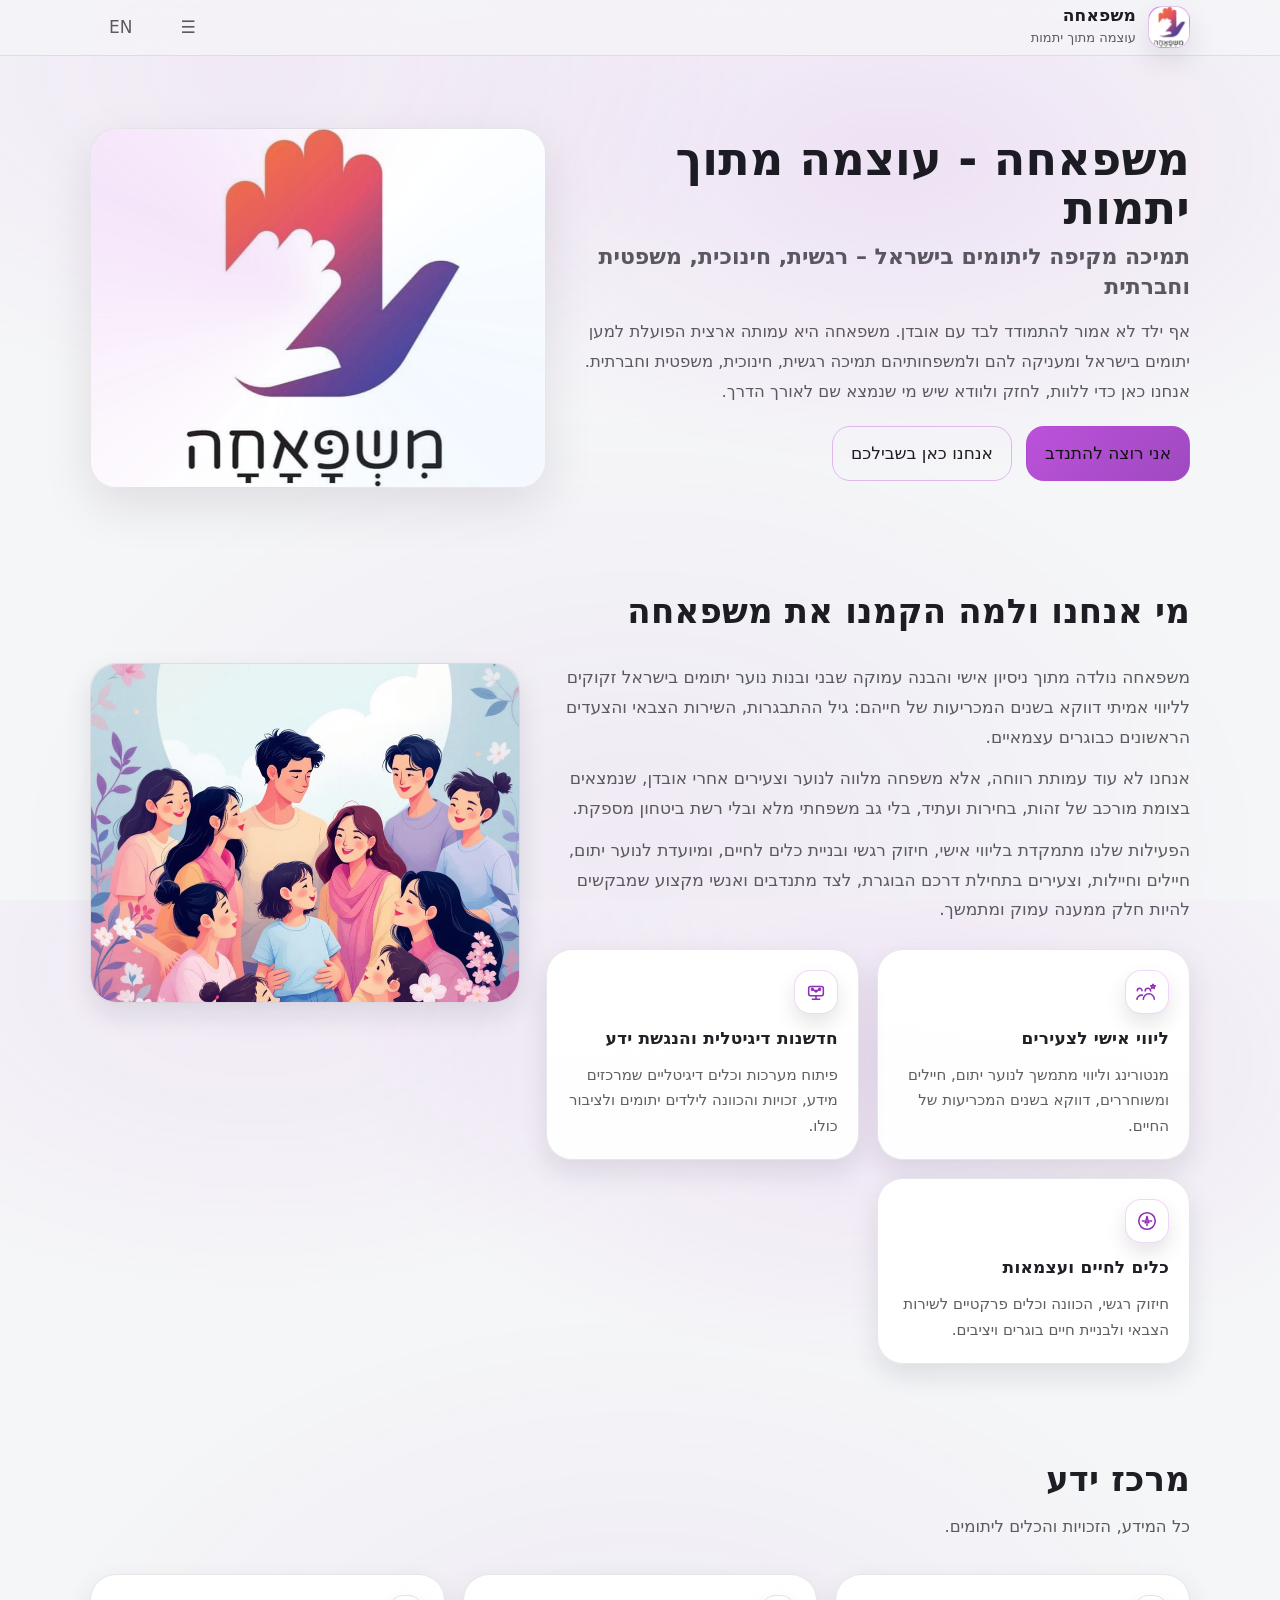
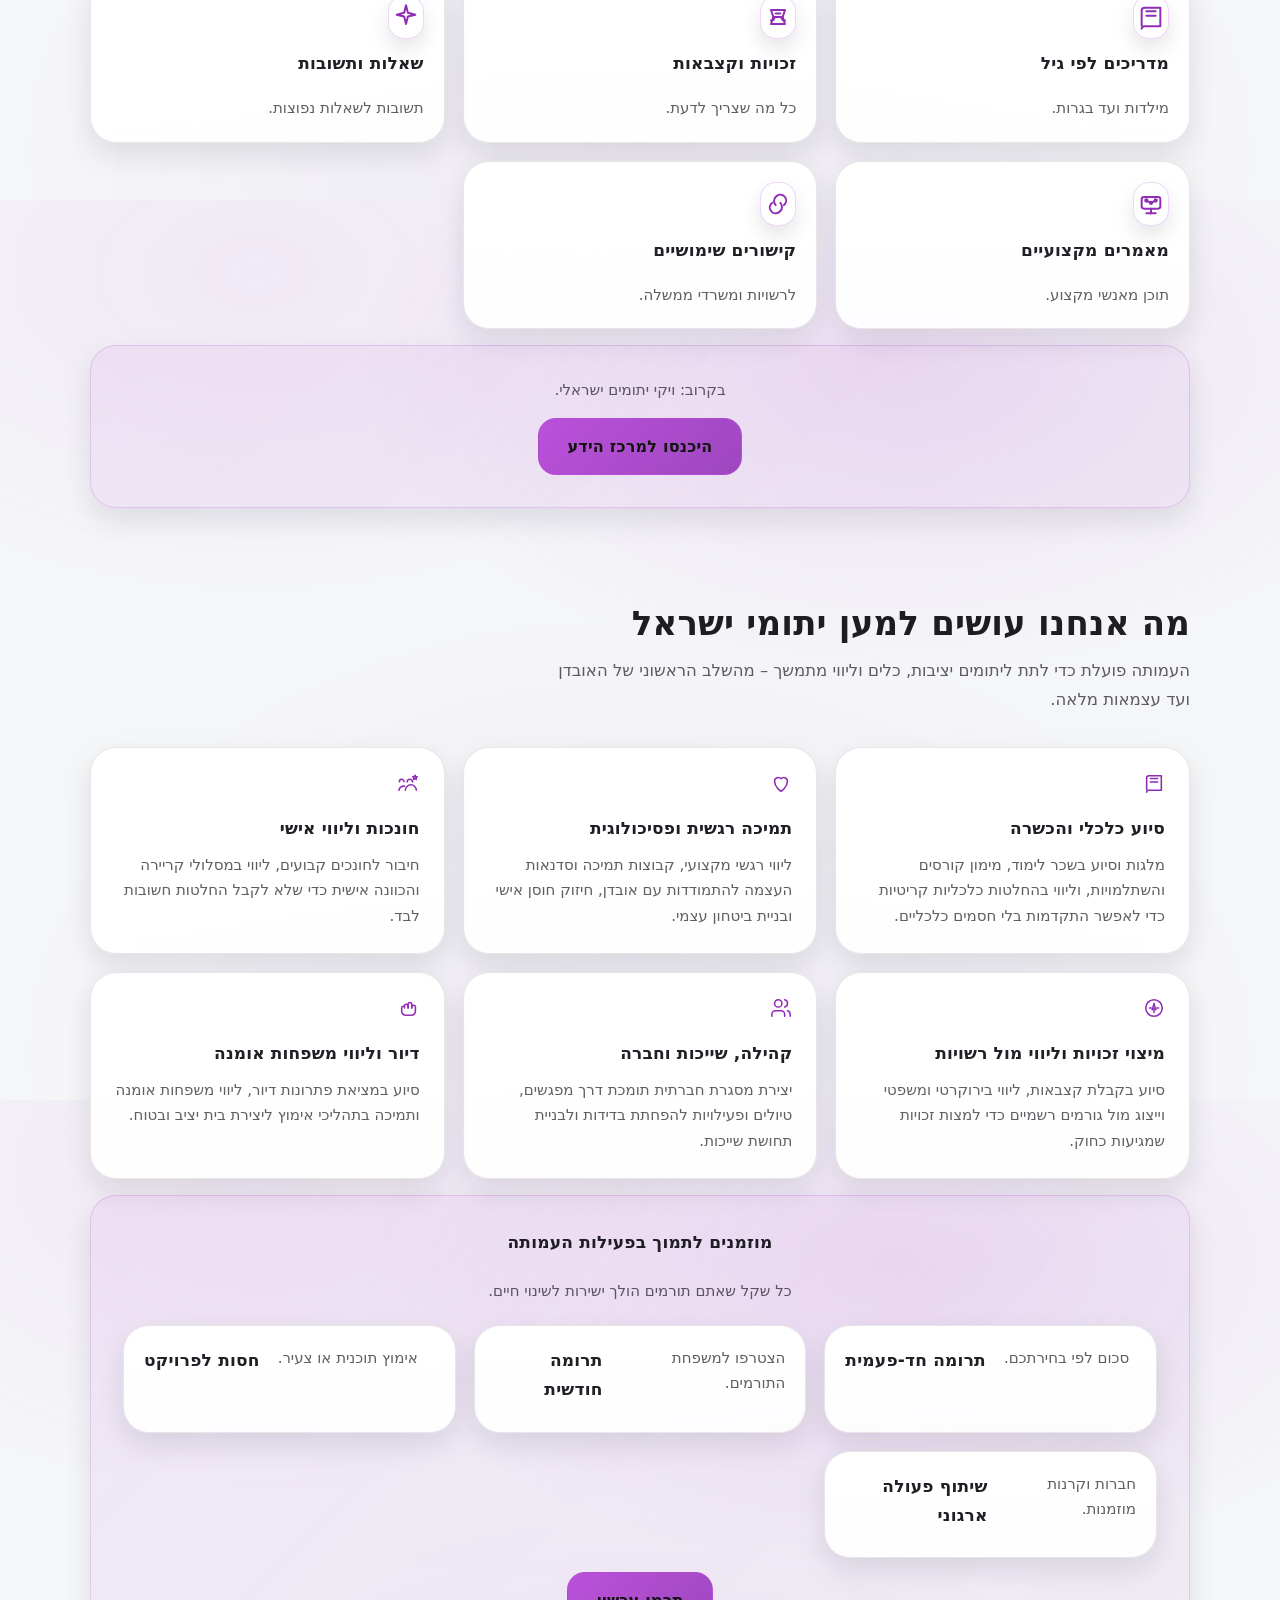
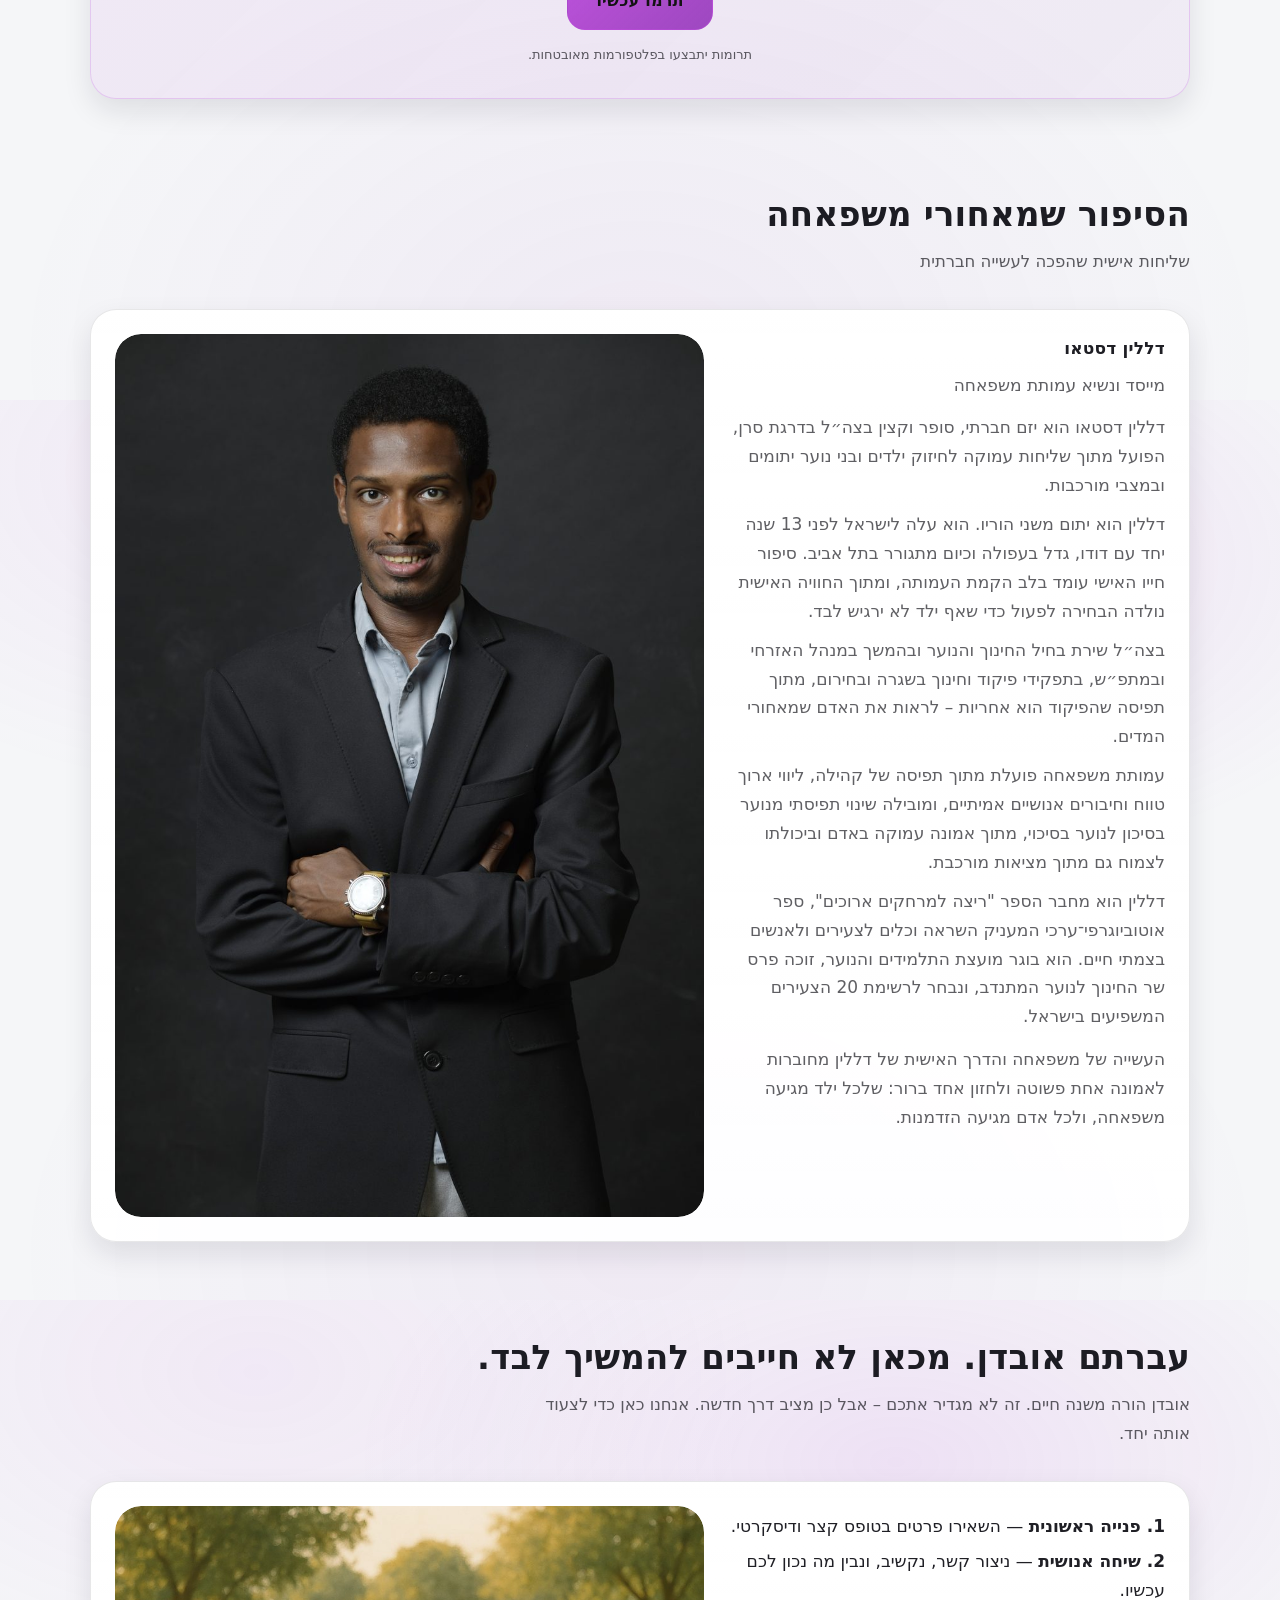
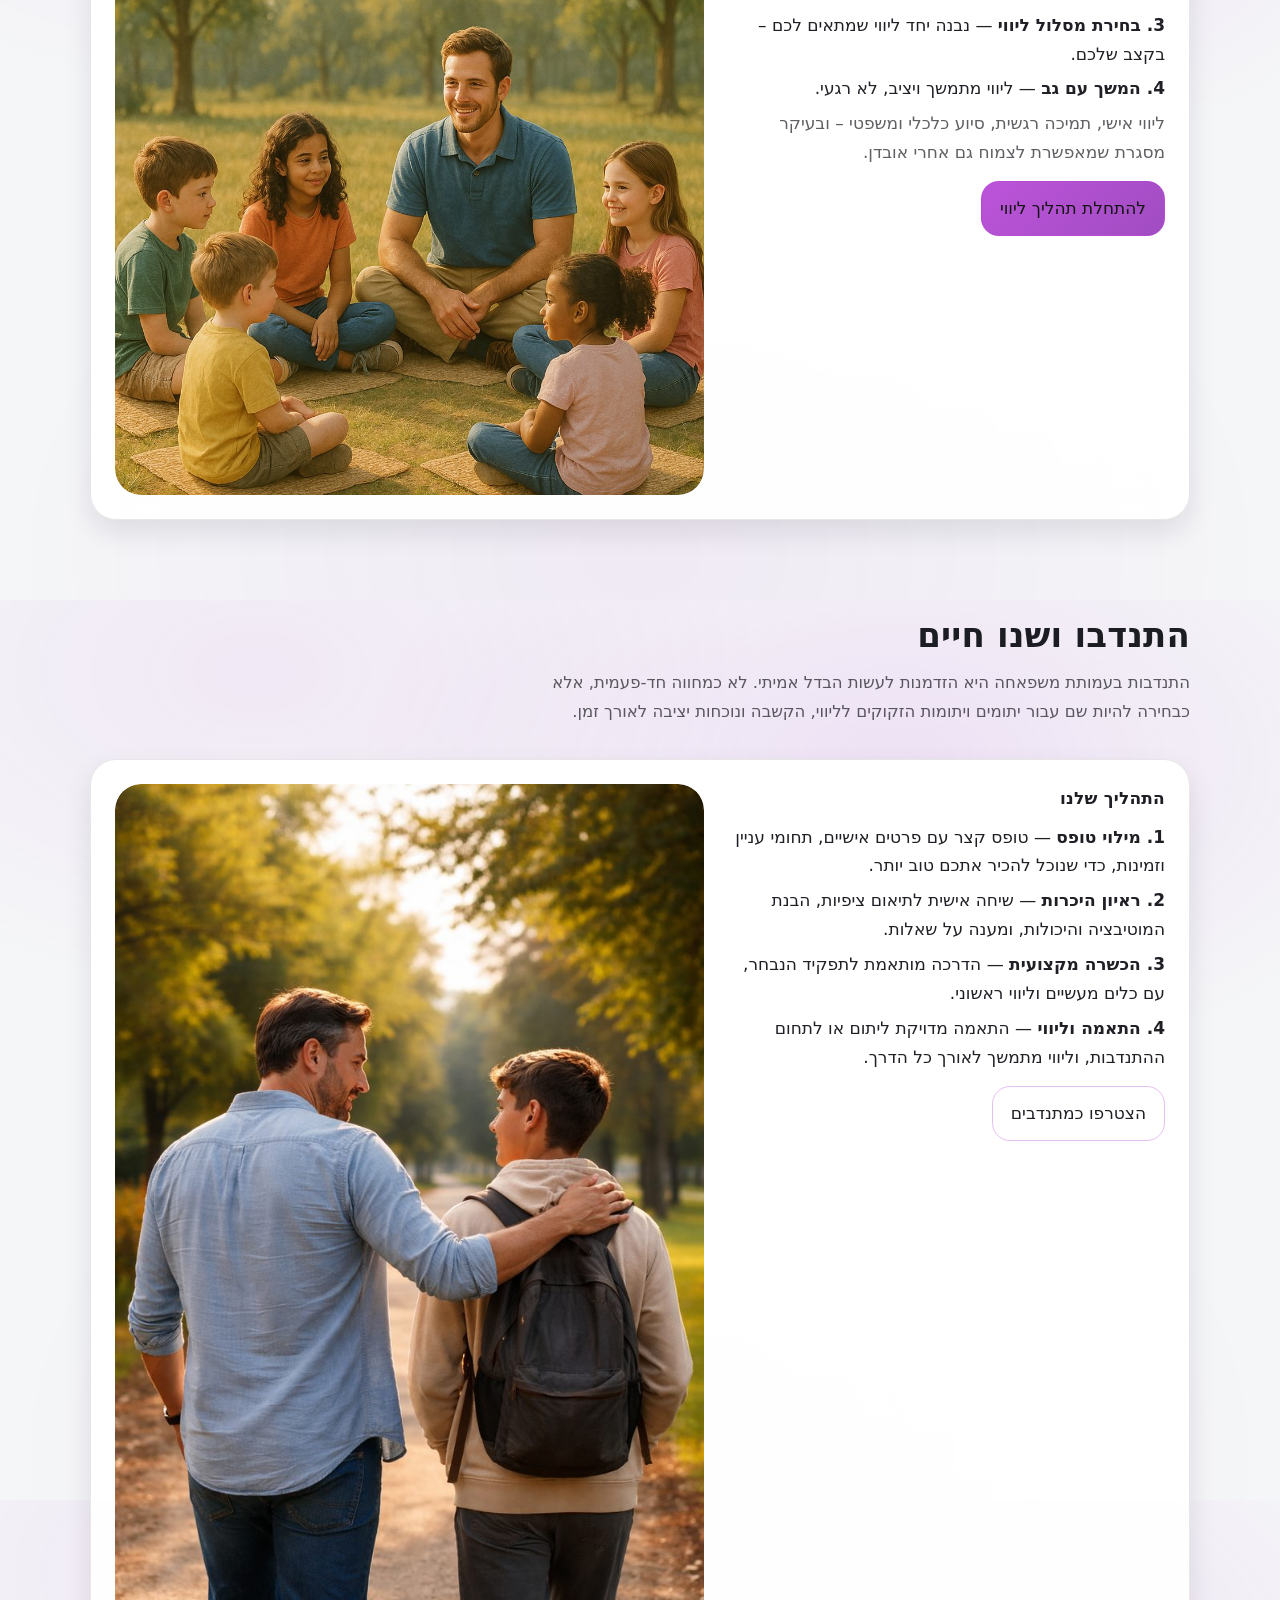
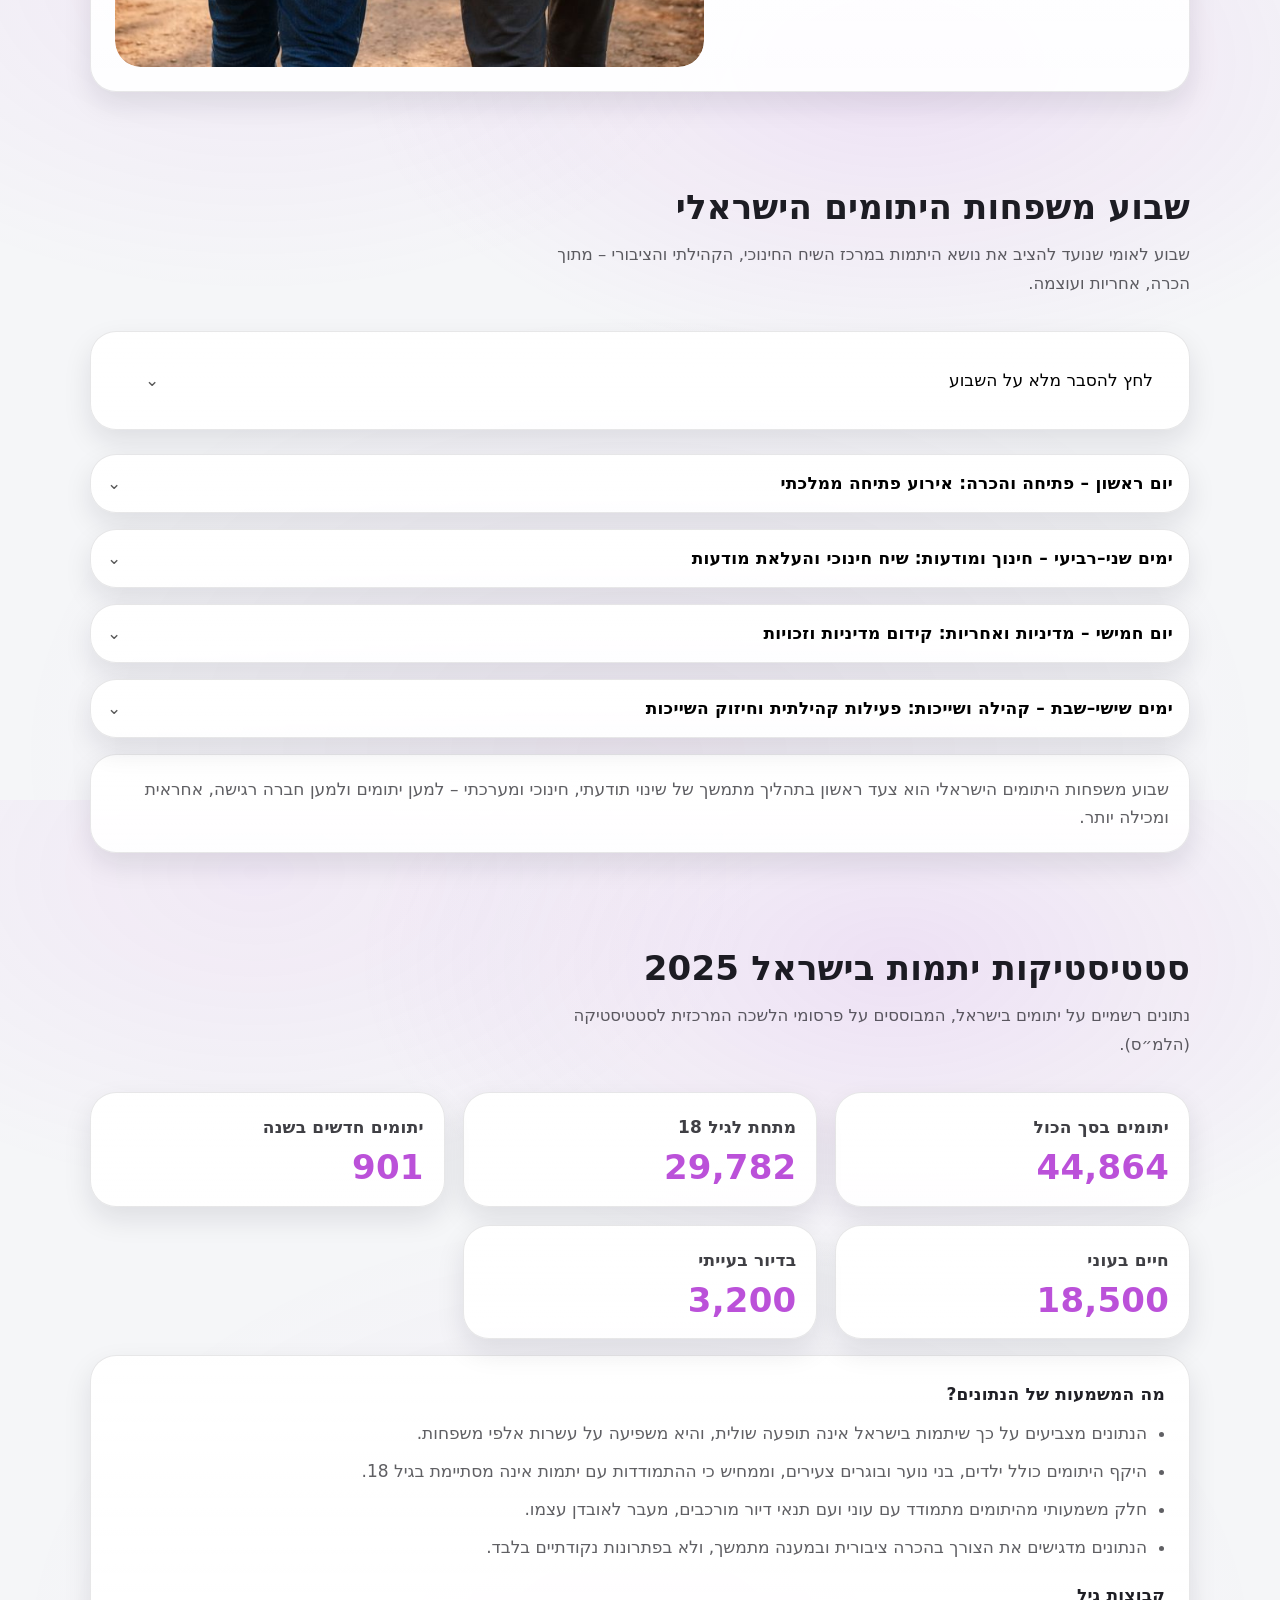
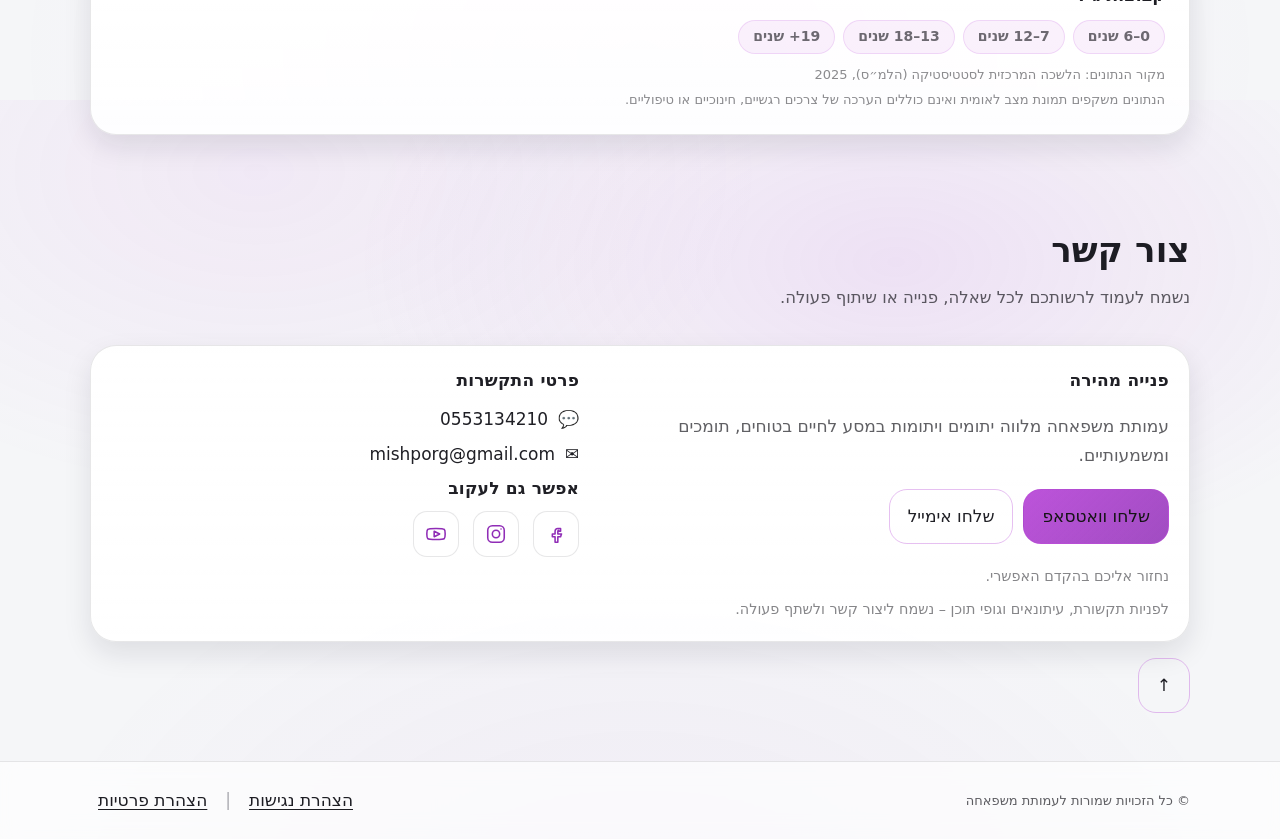
==== index.html @ f8fcef35 "1.5" ====
<!doctype html>
<html lang="he" dir="rtl">
<head>
  <meta charset="utf-8" />
  <meta name="viewport" content="width=device-width,initial-scale=1" />
  <title data-i18n="meta.title"></title>
  <link rel="stylesheet" href="css/main_style.css" />
</head>

<body>
  <!-- TOP BAR -->
  <header class="topbar" id="top">
    <div class="wrap topbar__inner">
      <div class="brand">
        <div class="brand__mark" data-img="logo" aria-hidden="true"></div>
        <div class="brand__text">
          <div class="brand__title" data-i18n="brand.title"></div>
          <div class="brand__subtitle" data-i18n="brand.subtitle"></div>
        </div>
      </div>

      <div class="topbar__actions">
        <button class="btn btn--ghost topbar__menuBtn" id="menuToggle" type="button" aria-expanded="false" aria-controls="navLinks">☰ </button>

        <nav class="nav" id="navLinks" aria-label="Main navigation"></nav>

        <button class="btn btn--ghost" id="langToggle" type="button">
          <span data-i18n="ui.langToggle"></span>
        </button>
      </div>
    </div>
  </header>

  <!-- HERO -->
  <section class="hero">
    <div class="wrap hero__inner">
      <div class="hero__text">
        <h1 class="hero__h1" data-i18n="hero.title"></h1>
        <h2 class="hero__h2" data-i18n="hero.subtitle"></h2>
        <p class="hero__p" data-i18n="hero.text"></p>

        <div class="hero__cta" id="heroCtas"></div>
      </div>

      <div class="hero__art" data-img="hero" aria-hidden="true"></div>

    </div>
  </section>

  <!-- ABOUT -->
  <section class="section" id="about">
    <div class="wrap">
      <div class="section__head">
        <h3 class="section__title" data-i18n="about.title"></h3>
      </div>

      <div class="about">
        <div>
          <div id="aboutIntro"></div>
          <div class="about__cards" id="aboutPillars"></div>
        </div>

        <div class="about__visual" data-img="about" aria-hidden="true"></div>

      </div>
    </div>
  </section>

  <!-- KNOWLEDGE -->
  <section class="section" id="knowledge">
    <div class="wrap">
      <div class="section__head">
        <h3 class="section__title" data-i18n="knowledge.title"></h3>
        <p class="section__subtitle" data-i18n="knowledge.intro"></p>
      </div>

      <div class="grid" id="knowledgeSections"></div>

      <div style="margin-top:16px" class="card knowledge__cta-card">
        <div class="muted" data-i18n="knowledge.comingSoon"></div>
        <div>
          <a class="btn btn--primary knowledge__cta-btn" id="knowledgeCta" href="https://ncbos-knowledge-hub-c826ef5e.base44.app/PublicHome" target="_blank" rel="noopener" data-i18n="knowledge.cta"></a>
        </div>
      </div>
    </div>
  </section>

  <!-- SERVICES -->
  <section class="section" id="services">
    <div class="wrap">
      <div class="section__head">
        <h3 class="section__title" data-i18n="services.title"></h3>
        <p class="section__subtitle" data-i18n="services.intro"></p>
      </div>

      <div class="grid" id="servicesItems"></div>

      <div style="margin-top:16px" class="card donate__cta-card">
        <div class="card__title" data-i18n="services.supportInvite"></div>
        <div class="muted" data-i18n="donate.intro"></div>

        <div class="grid" id="donateWays"></div>

        <div>
          <a class="btn btn--primary donate__cta-btn" id="donateNowBtn" target="_blank" rel="noopener" href="#"
             data-i18n="donate.button"></a>
        </div>

        <div class="muted" style="font-size:13px" data-i18n="donate.legalNote"></div>
      </div>
    </div>
  </section>

  <!-- STORY -->
<section class="section" id="story">
  <div class="wrap">
    <div class="section__head">
      <h3 class="section__title" data-i18n="story.title"></h3>
      <p class="section__subtitle" data-i18n="story.subtitle"></p>
    </div>

    <div class="split">
      <div class="split__text">
        <div class="card__title" data-i18n="story.person.name"></div>
        <div class="muted" style="margin-top:6px" data-i18n="story.person.role"></div>

        <div id="storyContent" class="story__content" style="margin-top:14px"></div>

        <div class="muted" style="margin-top:14px" data-i18n="story.closing"></div>
      </div>

      <div class="split__art" data-img="story" aria-hidden="true"></div>
    </div>
  </div>
</section>

  <!-- HELP -->
  <section class="section" id="help">
    <div class="wrap">
      <div class="section__head">
        <h3 class="section__title" data-i18n="help.title"></h3>
        <p class="section__subtitle" data-i18n="help.intro"></p>
      </div>

<div class="split">
  <div class="split__text">
    <div class="help__steps" id="helpSteps"></div>
    <div class="muted" data-i18n="help.benefitsText"></div>

    <div style="margin-top:14px">
      <a class="btn btn--primary" id="helpFormBtn" target="_blank" rel="noopener" href="#"
         data-i18n="help.button"></a>
    </div>
  </div>

  <div class="split__art" data-img="help" aria-hidden="true"></div>
</div>
  </section>

  <!-- VOLUNTEER -->
  <section class="section" id="volunteer">
    <div class="wrap">
      <div class="section__head">
        <h3 class="section__title" data-i18n="volunteer.title"></h3>
        <p class="section__subtitle" data-i18n="volunteer.intro"></p>
      </div>

<div class="split" style="margin-top:16px">
  <div class="split__text">
    <div class="card__title" data-i18n="volunteer.processTitle"></div>

    <div id="volunteerProcess" style="margin-top:10px"></div>

    <div class="volunteer__cta" style="margin-top:14px">
      <a class="btn btn--outline" id="volunteerBtn" target="_blank" rel="noopener" href="#"
         data-i18n="volunteer.button"></a>
    </div>
  </div>

  <div class="split__art" data-img="volunteer" aria-hidden="true"></div>
</div>


    </div>
  </section>

  <!-- ORPHAN WEEK -->
<section class="section" id="orphanWeek">
  <div class="wrap">
    <div class="section__head">
      <h3 class="section__title" data-i18n="orphanWeek.title"></h3>
      <p class="section__subtitle" data-i18n="orphanWeek.intro"></p>
    </div>

    <!-- About (one expandable card explaining what this week is) -->
    <div class="card" id="orphanWeekAbout">
      <div class="card__title" data-i18n="orphanWeek.aboutTitle"></div>

      <button class="acc__btn" type="button" aria-expanded="false" data-target="orphanWeekAboutPanel">
        <span data-i18n="orphanWeek.aboutToggle"></span>
        <span class="acc__chev" aria-hidden="true">⌄</span>
      </button>

      <div class="acc__panel" id="orphanWeekAboutPanel" hidden>
        <p class="muted" data-i18n="orphanWeek.aboutText"></p>
      </div>
    </div>

    <!-- Days list (rendered via JS) -->
    <div class="acc" id="orphanWeekDays"></div>

    <!-- Note -->
    <div id="orphanWeekNote" style="margin-top:16px" class="card">
      <div class="muted" data-i18n="orphanWeek.note"></div>
    </div>
  </div>
</section>






  <!-- STATISTICS -->
<section class="section" id="statistics">
  <div class="wrap">
    <div class="section__head">
      <h3 class="section__title" data-i18n="statistics.title"></h3>
      <p class="section__subtitle" data-i18n="statistics.intro"></p>
    </div>

    <!-- Metrics cards (rendered via JS) -->
    <div class="grid" id="statisticsMetrics"></div>

    <!-- Context card -->
    <div style="margin-top:16px" class="card" id="statisticsContext">
      <div class="card__title" data-i18n="statistics.meaningTitle"></div>
      <ul class="list" id="statisticsMeaning"></ul>

      <div style="margin-top:14px" class="card__title" data-i18n="statistics.ageGroupsTitle"></div>
      <ul class="list" id="statisticsAgeGroups"></ul>

      <div class="muted" style="margin-top:12px" data-i18n="statistics.source"></div>
      <div class="muted" style="margin-top:6px" data-i18n="statistics.note"></div>
    </div>
  </div>
</section>

  <!-- RIGHTS -->
  <!-- <section class="section" id="rights">
    <div class="wrap">
      <div class="section__head">
        <h3 class="section__title" data-i18n="rights.title"></h3>
        <p class="section__subtitle" data-i18n="rights.intro"></p>
      </div>

      <div class="grid" id="rightsItems"></div>

      <div style="margin-top:16px" class="card">
        <div class="muted" data-i18n="rights.note"></div>
      </div>
    </div>
  </section> -->


  <!-- DOCUMENTS -->
  <!-- <section class="section" id="documents">
    <div class="wrap">
      <div class="section__head">
        <h3 class="section__title" data-i18n="documents.title"></h3>
        <p class="section__subtitle" data-i18n="documents.intro"></p>
      </div>

      <div class="grid" id="documentsItems"></div>
    </div>
  </section> -->

  <!-- CONTACT -->
<section class="section" id="contact">
  <div class="wrap">
    <div class="section__head">
      <h3 class="section__title" data-i18n="contact.title"></h3>
      <p class="section__subtitle" data-i18n="contact.intro"></p>
    </div>

    <div class="contact">
      <div class="card contactCard" id="contactMainCard">
        <div class="contactCard__primary">
          <div class="card__title" data-i18n="contact.quickTitle"></div>
          <p class="muted" data-i18n="contact.footerLine"></p>

<div class="contactCard__cta contactCtas">
  <a class="btn btn--primary" id="contactWhatsAppBtn" target="_blank" rel="noopener" href="#"
     data-i18n="contact.ctaWhatsApp"></a>

  <a class="btn btn--outline" id="contactEmailBtn" href="#"
     data-i18n="contact.ctaEmail"></a>
</div>

          <div class="muted contactCard__meta" data-i18n="contact.responseNote"></div>
          <div class="muted contactCard__meta" data-i18n="contact.pressNote"></div>
        </div>

        <div class="contactCard__details">
          <div class="card__title" data-i18n="contact.methodsTitle"></div>
          <ul class="contact__methods" id="contactMethods"></ul>

          <div class="contactSocial">
            <div class="card__title" data-i18n="contact.socialTitle"></div>
            <div class="contact__chips" id="contactSocial"></div>
          </div>
        </div>
      </div>

      <!-- Back to top (below contact content) -->
      <div class="contact__bottom">
        <button class="btn btn--outline" id="backToTopBtn" type="button"
                aria-label="Back to top" title="Back to top">↑</button>
      </div>
    </div>
  </div>
</section>

<footer class="site-footer">
  <div class="wrap site-footer__inner">
    <div class="site-footer__rights" data-i18n="footer.rights"></div>

    <div class="site-footer__links">
      <button class="footer-link" type="button" data-legal="accessibility" data-i18n="footer.accessibility"></button>
      <span class="site-footer__sep" aria-hidden="true">|</span>
      <button class="footer-link" type="button" data-legal="privacy" data-i18n="footer.privacy"></button>
    </div>
  </div>
</footer>

<!-- Legal modal -->
<div class="modal" id="legalModal" hidden>
  <div class="modal__backdrop" data-close="true"></div>

  <div class="modal__dialog" role="dialog" aria-modal="true" aria-labelledby="legalTitle">
    <div class="modal__head">
      <h2 class="modal__title" id="legalTitle"></h2>
      <button class="modal__close" type="button" aria-label="סגור" data-close="true">✕</button>
    </div>

    <div class="modal__body" id="legalBody"></div>
  </div>
</div>



  <script src="js/main.js" defer></script>
</body>
</html>
---- css/main_style.css ----
/* =========================================================
   Mishpacha NGO – Modern Static Site Styles (RTL/LTR)
   File: css/main_style.css
   ========================================================= */

/* ---------- CSS Reset (lightweight) ---------- */
*, *::before, *::after { box-sizing: border-box; }
html, body { height: 100%; }
body { margin: 0; }
img, svg, video { max-width: 100%; height: auto; }
a { color: inherit; text-decoration: none; }
button { font: inherit; }
:focus-visible { outline: 3px solid rgba(184,72,216,.45); outline-offset: 3px; border-radius: 10px; }

/* ---------- Theme Tokens ---------- */
:root{
  --bg: #f5f6f8;
  --bg-2: #ffffff;
  --card: rgba(255,255,255,1);
  --card-2: rgba(255,255,255,.92);
  --stroke: rgba(20,20,35,.10);

  --text: rgba(10,10,16,.92);
  --muted: rgba(10,10,16,.66);
  --faint: rgba(10,10,16,.52);

  /* PDF accent */
  --accent: #b848d8;
  --accent-2: #8f2bb6;

  --shadow: 0 18px 50px rgba(25, 10, 40, .10);
  --shadow-soft: 0 12px 28px rgba(20, 20, 35, .10);

  --r-1: 14px;
  --r-2: 18px;
  --r-3: 26px;

  --wrap: 1100px;

  --space-1: 8px;
  --space-2: 12px;
  --space-3: 16px;
  --space-4: 24px;
  --space-5: 32px;
  --space-6: 48px;
  --space-7: 72px;

  --t-base: 16px;
  --t-sm: 14px;
  --t-lg: 18px;
  --t-xl: 22px;
  --t-2xl: 34px;
  --t-3xl: 44px;

  --line: 1.6;

  --font: system-ui, -apple-system, "Segoe UI", Roboto, Arial, "Noto Sans", "Helvetica Neue", sans-serif;
}

html{
  scroll-behavior: smooth;
  background:
    radial-gradient(900px 520px at 70% 18%, rgba(184,72,216,.12), transparent 60%),
    radial-gradient(820px 520px at 20% 8%, rgba(184,72,216,.08), transparent 62%),
    radial-gradient(900px 640px at 50% 95%, rgba(143,43,182,.06), transparent 70%),
    var(--bg);
  color: var(--text);
  font-family: var(--font);
  font-size: var(--t-base);
  line-height: var(--line);
}


body{
  min-height: 100%;
  padding-top: clamp(58px, 9vw, 72px); /* תכוון אם צריך */
  overflow-x: hidden;
}

/* ---------- Layout Helpers ---------- */
.wrap{
  width: min(var(--wrap), calc(100% - 2*var(--space-4)));
  margin-inline: auto;
}

.section{
  padding: var(--space-7) 0;
  position: relative;
}

.section::before{
  content:"";
  position:absolute;
  inset: 0;
  background: linear-gradient(180deg, transparent, rgba(255,255,255,.02), transparent);
  pointer-events:none;
  opacity:.7;
}

.section__head{
  display:flex;
  flex-direction: column;
  gap: 8px;
  margin-bottom: var(--space-5);
}

.section__title{
  margin: 0;
  font-size: clamp(24px, 2.4vw, 34px);
  letter-spacing: .2px;
}

.section__subtitle{
  margin: 0;
  color: var(--muted);
  max-width: 72ch;
  font-size: 16px;
}

/* ---------- Topbar ---------- */
.topbar{
  position: fixed;
  top: 0;
  left: 0;
  right: 0;
  z-index: 999;
  backdrop-filter: blur(10px);
  background: rgba(245,246,248,.70);
  border-bottom: 1px solid var(--stroke);
}

/* nav dropdown only (single source of truth) */
.topbar__inner{
  position: relative;
  display: flex;
  align-items: center;
  justify-content: space-between;
  gap: 10px;
  flex-wrap: nowrap;
}

/* Actions wrapper becomes anchor for dropdown */
.topbar__actions{
  position: relative;
}

.topbar .nav{
  position: absolute;
  top: calc(100% + 10px);

  /* RTL: align to start (left side = near ☰ button) */
  inset-inline-start: 0;
  inset-inline-end: auto;

  display: none;
  flex-direction: column;
  gap: 4px;

  min-width: 240px;
  padding: 8px;
  border-radius: 18px;
  border: 1px solid var(--stroke);
  background: rgba(250,250,252,.98);
  backdrop-filter: blur(16px);
  box-shadow: 0 20px 48px rgba(20,10,35,.13);
  z-index: 60;
}

/* LTR: flip to right side */
html[dir="ltr"] .topbar .nav{
  inset-inline-start: auto;
  inset-inline-end: 0;
}

.topbar.is-menu-open .nav{ display: flex; }

.topbar .nav a{
  display: block;
  width: 100%;
  color: var(--text);
  font-size: 15px;
  font-weight: 500;
  padding: 10px 14px;
  border-radius: 12px;
  border: 1px solid transparent;
  transition: background .12s ease, color .12s ease;
}

.topbar .nav a:hover{
  background: rgba(184,72,216,.08);
  color: var(--accent-2);
  border-color: rgba(184,72,216,.14);
}

.brand{
  display:flex;
  align-items:center;
  gap: 12px;
  min-width: 240px;
}

.brand__text{
  min-width: 0;
}

.brand__title,
.brand__subtitle{
  overflow: hidden;
  text-overflow: ellipsis;
  white-space: nowrap;
}

.brand__mark{
  width: 42px;
  height: 42px;
  border-radius: 14px;
  background:
    radial-gradient(20px 20px at 30% 30%, rgba(184,72,216,.9), rgba(184,72,216,.18) 70%, transparent 72%),
    linear-gradient(135deg, rgba(184,72,216,.22), rgba(255,255,255,.06)),
    rgba(255,255,255,.06);
  border: 1px solid rgba(184,72,216,.25);
  box-shadow: var(--shadow-soft);
}

.brand__title{
  font-weight: 800;
  letter-spacing: .2px;
  line-height: 1.1;
}

.brand__subtitle{
  color: var(--muted);
  font-size: 13px;
  margin-top: 2px;
}

.nav{
  display:flex;
  flex-wrap: wrap;
  gap: 10px;
  align-items:center;
  justify-content: center;
}

.nav a{
  color: var(--muted);
  font-size: 14px;
  padding: 8px 10px;
  border-radius: 12px;
  border: 1px solid transparent;
  transition: transform .15s ease, background .15s ease, color .15s ease, border-color .15s ease;
}

.nav a:hover{
  color: var(--text);
  background: rgba(184,72,216,.06);
  border-color: rgba(255,255,255,.10);
  transform: translateY(-1px);
}

.topbar__actions{
  display:flex;
  align-items:center;
  gap: 10px;
  flex-shrink: 0;
}

/* ---------- Hero ---------- */
.hero{
  padding: var(--space-7) 0 var(--space-6);
  position: relative;
}

.hero__inner{
  display:grid;
  grid-template-columns: 1.2fr .8fr;
  gap: var(--space-6);
  align-items: center;
}

.hero__h1{
  margin: 0 0 8px;
  font-size: clamp(30px, 3.2vw, 46px);
  letter-spacing: .2px;
}

.hero__h2{
  margin: 0 0 16px;
  font-size: clamp(18px, 1.8vw, 22px);
  color: var(--muted);
  font-weight: 600;
}

.hero__p{
  margin: 0 0 20px;
  max-width: 70ch;
  color: var(--muted);
  font-size: 16px;
}

.hero__cta{
  display:flex;
  flex-wrap: wrap;
  gap: 12px;
  margin-top: 10px;
}

.hero__art{
  height: 360px;
  border-radius: var(--r-3);
  border: 1px solid rgba(20,20,35,.10);
  background:
    radial-gradient(300px 220px at 30% 25%, rgba(184,72,216,.20), transparent 60%),
    radial-gradient(240px 200px at 70% 35%, rgba(90,170,255,.16), transparent 55%),
    radial-gradient(300px 260px at 40% 80%, rgba(143,43,182,.12), transparent 60%),
    linear-gradient(135deg, rgba(255,255,255,1), rgba(255,255,255,.92));
  box-shadow: var(--shadow);
  position: relative;
  overflow: hidden;
}

.hero__art::after{
  content:"";
  position:absolute;
  inset:-80px;
  background:
    conic-gradient(from 210deg, rgba(184,72,216,.0), rgba(184,72,216,.22), rgba(255,255,255,.05), rgba(90,170,255,.12), rgba(184,72,216,.0));
  filter: blur(18px);
  opacity: .65;
  animation: floaty 14s ease-in-out infinite;
}

@keyframes floaty{
  0%,100% { transform: translate3d(0,0,0) rotate(0deg); }
  50% { transform: translate3d(18px,-10px,0) rotate(10deg); }
}

/* ---------- About ---------- */
.about{
  display:grid;
  grid-template-columns: 1.2fr .8fr;
  gap: var(--space-6);
  align-items: start;
}

.about__visual{
  height: 420px;
  border-radius: var(--r-3);
  border: 1px solid rgba(20,20,35,.10);
  background:
    radial-gradient(240px 240px at 25% 30%, rgba(184,72,216,.15), transparent 60%),
    radial-gradient(260px 220px at 70% 45%, rgba(255,255,255,.08), transparent 60%),
    linear-gradient(135deg, rgba(255,255,255,.04), rgba(255,255,255,.02));
  box-shadow: var(--shadow-soft);
}

.about__cards{
  display: grid;
  gap: var(--space-3);
  grid-template-columns: repeat(auto-fit, minmax(220px, 1fr));
  margin-top: var(--space-4);
}
/* =========================
   ABOUT – text & pillars fix
   ========================= */

/* About intro text (rendered via JS into #aboutIntro) */
#aboutIntro .muted{
  max-width: 62ch;
  line-height: 1.75;
  margin: 0 0 12px;
}

#aboutIntro .muted:last-child{
  margin-bottom: 0;
}

/* About pillars cards – prevent flex side layout */
#aboutPillars .card{
  flex-direction: column;
  align-items: flex-start;
  gap: 10px;
}

#aboutPillars .card__title{
  margin-bottom: 0;
}

#aboutPillars .card__text{
  margin-top: 0;
}

/* RTL / LTR alignment safety */
html[dir="rtl"] #aboutPillars .card{
  text-align: right;
}

html[dir="ltr"] #aboutPillars .card{
  text-align: left;
}

/* ---------- Grid & Cards ---------- */
.grid{
  display:grid;
  grid-template-columns: repeat(3, minmax(0, 1fr));
  gap: var(--space-3);
}

/* ---------- Card ---------- */
.card{
  background: linear-gradient(180deg, rgba(255,255,255,1), rgba(255,255,255,.92));
  border: 1px solid rgba(20,20,35,.10);
  border-radius: var(--r-3);
  box-shadow: var(--shadow-soft);
  padding: var(--space-4);

  display: flex;
  gap: var(--space-4);
  align-items: flex-start;
  flex-wrap: nowrap;
}

/* Direction by language */
/* Direction + alignment by language */
html[dir="rtl"] .card{
  flex-direction: row-reverse;
  text-align: right;
}

html[dir="ltr"] .card{
  flex-direction: row;
  text-align: left;
}

/* ---------- Card content ---------- */
.card__title{
  font-weight: 800;
  letter-spacing: .2px;
  margin-bottom: 8px;
}

.card__text{
  color: var(--muted);
  font-size: 15px;
  overflow-wrap: break-word;
}

/* =========================
   VOLUNTEER – FINAL, SIMPLE
   ========================= */


/* ---------- Split (like Hero layout) ---------- */
.split{
  /* Fix invalid rgba alpha values (must be 0..1). */
  background: linear-gradient(180deg, rgba(255,255,255,1), rgba(255,255,255,.92));
  border: 1px solid rgba(20,20,35,.10);
  border-radius: var(--r-3);
  box-shadow: var(--shadow-soft);
  padding: var(--space-4);

  display: grid;
  grid-template-columns: 1.15fr 0.85fr;
  gap: var(--space-6);
  align-items: stretch;
}

/* ===============================
   STORY / SPLIT – image fills full text height
   =============================== */

.split__text{
  min-width: 0;
}

/* התמונה ממלאת את כל גובה הטקסט */
.split__art{
  width: 100%;
  height: 100%;
  min-height: 320px;          /* כדי שלא יהיה נמוך מדי כשיש מעט טקסט */
  border-radius: var(--r-3);
  background-size: cover;     /* “מלא” */
  background-position: center;
  background-repeat: no-repeat;
  overflow: hidden;
}

/* אם יש לך כלל אחר שמגדיר ל-split__art display:block קטן, זה מנצח אותו */
#story .split__art{
  align-self: stretch;
}

/* מובייל: לשבור לעמודה אחת, ואז לתת לתמונה גובה יפה */
@media (max-width: 900px){
  .split{
    grid-template-columns: 1fr;
  }
  .split__art{
    min-height: 240px;
  }
}

/* swap sides by language */
html[dir="rtl"] .split{
  grid-template-columns: 0.85fr 1.15fr;
  text-align: right;
}

html[dir="ltr"] .split{
  text-align: left;
}

/* ---------- Card media (image frame) ---------- */
.card__media{
  flex: 0 0 140px;          /* 🔒 נעילה מוחלטת */
  width: 140px;
  height: 140px;
  min-width: 140px;

  border-radius: var(--r-2);
  overflow: hidden;
  border: 1px solid rgba(20,20,35,.10);
  background:
    radial-gradient(120px 120px at 30% 30%, rgba(184,72,216,.12), transparent 60%),
    rgba(255,255,255,.6);

  box-shadow: 0 10px 24px rgba(20,20,35,.10);
}

.card__media img{
  width: 100%;
  height: 100%;
  object-fit: cover;
  display: block;
}

/* ---------- Card body takes remaining space ---------- */
.card__body{
  flex: 1;
  min-width: 0;
}


/* ---------- Services (icon cards) ---------- */
.service{
  background: linear-gradient(180deg, rgba(255,255,255,1), rgba(255,255,255,.92));
  border: 1px solid rgba(20,20,35,.10);
  border-radius: var(--r-3);
  box-shadow: var(--shadow-soft);
  padding: var(--space-4);
  display:flex;
  flex-direction: column;
  gap: 10px;
  min-height: 170px;
}

.service__icon{
  width: 44px;
  height: 44px;
  border-radius: 16px;
  border: 1px solid rgba(184,72,216,.22);
  background:
    radial-gradient(18px 18px at 30% 30%, rgba(184,72,216,.70), rgba(184,72,216,.14) 70%, transparent 72%),
    rgba(255,255,255,.06);
  box-shadow: 0 10px 20px rgba(0,0,0,.25);
}

#services .service__icon{
  background: transparent;
  border: none;
  box-shadow: none;
  border-radius: 0;
  width: 32px;
  height: 32px;
  padding: 0;
}

#services .service__icon svg{
  stroke: var(--accent-2);
}


.service__title{
  font-weight: 800;
  letter-spacing: .15px;
}

.service__text{
  color: var(--muted);
  font-size: 15px;
}

/* ---------- Quote ---------- */
.quote{
  font-size: clamp(18px, 1.6vw, 22px);
  font-weight: 650;
  line-height: 1.7;
}

.quote__by{
  margin-top: 10px;
  color: var(--muted);
  font-size: 14px;
}

/* ---------- Buttons ---------- */
.btn{
  display:inline-flex;
  align-items:center;
  justify-content:center;
  gap: 10px;
  padding: 12px 16px;
  border-radius: 14px;
  border: 1px solid rgba(255,255,255,.14);
  background: rgba(255,255,255,1);
  color: var(--text);
  cursor: pointer;
  transition: transform .15s ease, background .15s ease, border-color .15s ease, box-shadow .15s ease;
  user-select: none;
  white-space: nowrap;
}

.btn:hover{
  transform: translateY(-1px);
  background: rgba(255,255,255,.09);
  border-color: rgba(255,255,255,.18);
  box-shadow: 0 10px 20px rgba(0,0,0,.20);
}

.btn--primary{
  background: linear-gradient(135deg, rgba(184,72,216,.95), rgba(143,43,182,.85));
  color: #121212;
  border-color: rgba(184,72,216,.45);
}

.btn--primary:hover{
  background: linear-gradient(135deg, rgba(184,72,216,1), rgba(143,43,182,.92));
}

.btn--outline{
  background: transparent;
  border-color: rgba(184,72,216,.35);
}

.btn--outline:hover{
  background: rgba(184,72,216,.08);
  border-color: rgba(184,72,216,.48);
}

.btn--ghost{
  background: transparent;
  border-color: rgba(255,255,255,.14);
  color: var(--muted);
}

.btn--ghost:hover{
  color: var(--text);
  background: rgba(255,255,255,1);
}

/* ---------- Small UI ---------- */
.muted{ color: var(--muted); }
.list{ padding-inline-start: 18px; margin: 10px 0 0; color: var(--muted); }
.check{
  display:flex;
  gap: 10px;
  align-items:flex-start;
}
.check input{
  margin-top: 3px;
  accent-color: var(--accent);
}

/* chips */
.chip{
  display:inline-flex;
  align-items:center;
  justify-content:center;
  padding: 8px 10px;
  border-radius: 999px;
  background: rgba(255,255,255,1);
  border: 1px solid rgba(20,20,35,.10);
  color: var(--muted);
  font-size: 13px;
}


/* ===============================
   CONTACT – layout & hierarchy
   =============================== */

/* ===============================
   CONTACT – fixed (full-width card)
   =============================== */

/* Contact section layout: one column (card + bottom button) */
#contact .contact{
  display: flex;
  flex-direction: column;
  gap: 16px;
  align-items: stretch;
}

/* Main contact card spans full width */
#contact .contactCard{
  width: 100%;
  display: grid;
  grid-template-columns: 1.2fr 1fr;
  gap: 28px;
}

/* CTA area */
#contact .contactCard__cta{
  margin: 20px 0;
}


/* Meta / secondary text */
#contact .contactCard__meta{
  font-size: 0.9rem;
  opacity: 0.75;
  margin-top: 8px;
}

/* Social icons – horizontal row */
#contact .contact__chips{
  display: flex;
  gap: 10px;
  margin-top: 8px;
  align-items: center;
  flex-wrap: wrap;
}

#contact .contact__chips a,
#contact .contact__chips button{
  width: 42px;
  height: 42px;
  display: inline-flex;
  align-items: center;
  justify-content: center;
}

/* If you STILL have a back-to-top element inside .contact (optional) */
#contact .contactMini{
  width: fit-content;
  max-width: none;
  padding: 14px;
  background: rgba(255, 255, 255, 0.7);
  box-shadow: var(--shadow-soft);
  opacity: 0.9;
  align-self: flex-start;
}



/* ---------- Responsive ---------- */
@media (max-width: 980px){
  .hero__inner, .about, .contact{
    grid-template-columns: 1fr;
  }
  .hero__art{ height: 300px; }
  .about__visual{ height: 320px; }
  .brand{ min-width: auto; }
  .topbar.is-menu-open .nav{ display: flex; }
}


@media (prefers-reduced-motion: reduce){
  html{ scroll-behavior: auto; }
  .hero__art::after{ animation: none; }
  .btn, .nav a{ transition: none; }
}

/* ---------- Buttons: consistent interactive states ---------- */
.btn:active{
  transform: translateY(0);
  box-shadow: none;
}
.btn:focus-visible{
  outline: 3px solid rgba(184,72,216,.45);
  outline-offset: 3px;
  border-radius: 14px;
}

/* ---------- Card icons (thin-line SVG) ---------- */
.card__icon{
  flex: 0 0 44px;
  width: 44px;
  height: 44px;
  border-radius: 16px;
  border: 1px solid rgba(184,72,216,.22);
  background: rgba(255,255,255,.06);
  box-shadow: 0 10px 20px rgba(0,0,0,.10);
  display: grid;
  place-items: center;
}
.card__icon svg,
.service__icon svg,
.socialBtn svg{
  width: 22px;
  height: 22px;
  stroke: var(--accent-2);
  fill: none;
  stroke-width: 1.7;
  stroke-linecap: round;
  stroke-linejoin: round;
}

/* ---------- Back to top (floating) ---------- */
.backToTop{
  position: fixed;
  inset-inline-end: 18px;
  bottom: 18px;
  z-index: 1000;
  opacity: 0;
  visibility: hidden;
  pointer-events: none;
}
.backToTop.is-visible{
  opacity: 1;
  visibility: visible;
  pointer-events: auto;
}

/* ---------- Contact social icon buttons ---------- */
.socialBtn{
  width: 44px;
  height: 44px;
  border-radius: 14px;
  border: 1px solid rgba(20,20,35,.10);
  background: rgba(255,255,255,1);
  display: inline-flex;
  align-items: center;
  justify-content: center;
  transition: transform .15s ease, background .15s ease, border-color .15s ease, box-shadow .15s ease;
}
.socialBtn:hover{
  transform: translateY(-1px);
  background: rgba(184,72,216,.06);
  border-color: rgba(184,72,216,.22);
  box-shadow: 0 10px 20px rgba(0,0,0,.12);
}
.socialBtn:active{
  transform: translateY(0);
  box-shadow: none;
}

/* =========================
   Orphan Week Accordion UI
   ========================= */

#orphanWeek .acc{
  display: grid;
  gap: var(--space-3);
  margin-top: var(--space-4);
}

#orphanWeek .acc__item{
  background: linear-gradient(180deg, rgba(255,255,255,1), rgba(255,255,255,.92));
  border: 1px solid rgba(20,20,35,.10);
  border-radius: var(--r-3);
  box-shadow: var(--shadow-soft);
  overflow: hidden;
}

#orphanWeek .acc__btn{
  width: 100%;
  display: flex;
  align-items: center;
  justify-content: space-between;
  gap: 12px;

  padding: 14px 16px;
  background: transparent;
  border: 0;
  cursor: pointer;

  font: inherit;
  text-align: start;
}

#orphanWeek .acc__btn:focus-visible{
  outline: 2px solid rgba(0,0,0,.18);
  outline-offset: 3px;
  border-radius: calc(var(--r-3) - 6px);
}

#orphanWeek .acc__headline{
  font-weight: 850;
  letter-spacing: .2px;
}

#orphanWeek .acc__chev{
  opacity: .65;
  transition: transform .18s ease, opacity .18s ease;
  transform-origin: center;
  user-select: none;
}

#orphanWeek .acc__btn[aria-expanded="true"] .acc__chev{
  transform: rotate(180deg);
  opacity: .85;
}

/* Panel */
#orphanWeek .acc__panel{
  padding: 0 16px 16px;
}

#orphanWeek .acc__panel .muted{
  margin-top: 8px;
}

/* Divider line between header and panel (subtle) */
#orphanWeek .acc__btn{
  position: relative;
}
#orphanWeek .acc__btn[aria-expanded="true"]::after{
  content: "";
  position: absolute;
  left: 16px;
  right: 16px;
  bottom: 0;
  height: 1px;
  background: rgba(20,20,35,.08);
}

/* Practical box inside panel */
#orphanWeek .acc__practical{
  margin-top: 12px;
  padding: 12px 12px;

  border-radius: 14px;
  border: 1px solid rgba(20,20,35,.08);
  background: rgba(255,255,255,.75);
}

#orphanWeek .acc__practical strong{
  display: block;
  margin-bottom: 6px;
  font-weight: 850;
}

/* Hover feel */
@media (hover:hover){
  #orphanWeek .acc__item:hover{
    border-color: rgba(20,20,35,.14);
  }
  #orphanWeek .acc__btn:hover .acc__chev{
    opacity: .9;
  }
}

/* RTL fine tuning */
html[dir="rtl"] #orphanWeek .acc__btn{
  text-align: right;
}

/* =========================
   STATISTICS (official, clean)
   ========================= */

#statistics #statisticsMetrics .card{
  display: flex;
  flex-direction: column;
  align-items: flex-start;
  gap: 8px;
}

/* Metric value (big + bold) */
#statistics #statisticsMetrics .metric__value{
  font-size: clamp(22px, 3.2vw, 34px);
  font-weight: 900;
  letter-spacing: .2px;
  line-height: 1.05;
  color: var(--accent);
}

/* Label: readable, not louder than the number */
#statistics #statisticsMetrics .card__title{
  font-weight: 800;
  opacity: .85;
  margin-bottom: 0;
}

#statistics #statisticsMetrics .card__text{
  opacity: .95;
}

/* =========================
   Context card layout
   ========================= */

#statistics #statisticsContext{
  display: block;
  padding: var(--space-4);
}

/* Meaning list = comfortable reading */
#statistics #statisticsMeaning{
  margin: 10px 0 20px;
  padding-inline-start: 18px;
}

#statistics #statisticsMeaning li{
  margin: 0 0 10px;
  line-height: 1.65;
}

/* Age groups = compact */
#statistics #statisticsAgeGroups{
  margin: 10px 0 0;
  padding-inline-start: 18px;
  display: flex;
  flex-wrap: wrap;
  gap: 8px;
  list-style: none;
  padding-inline-start: 0;
}

#statistics #statisticsAgeGroups li{
  background: rgba(184,72,216,.08);
  border: 1px solid rgba(184,72,216,.18);
  border-radius: 999px;
  padding: 4px 14px;
  font-weight: 700;
  font-size: 14px;
  opacity: .9;
}

/* Titles spacing inside the bottom card */
#statistics #statisticsContext .card__title{
  margin-bottom: 6px;
  margin-top: 16px;
}

#statistics #statisticsContext .card__title:first-child{
  margin-top: 0;
}

/* Source + note = footnotes */
#statistics [data-i18n="statistics.source"],
#statistics [data-i18n="statistics.note"]{
  font-size: 13px;
  opacity: .72;
  line-height: 1.45;
  margin-top: 16px;
  display: block;
}

#statistics [data-i18n="statistics.note"]{
  margin-top: 4px;
}

/* =========================
   Responsive
   ========================= */

@media (max-width: 900px){
  #statistics #statisticsContext{
    grid-template-columns: 1fr;
    gap: 16px;
  }
}

@media (max-width: 720px){
  #statistics #statisticsMetrics{
    grid-template-columns: 1fr;
  }
}

/* Contact – align like a real contact page */
#contact .contactCard{
  align-items: start;
}

#contact .contactCard__primary,
#contact .contactCard__details{
  text-align: start;
}

#contact .contact__methods{
  list-style: none;
  padding: 0;
  margin: 10px 0 0;
}
#contact .contact__chips a,
#contact .contact__chips button{
  width: 46px;
  height: 46px;
}

#contact .contactCtas{
  display: flex;
  flex-wrap: wrap;
  gap: 10px;
}

/* Contact card: collapse to one column on phones (grid never collapsed before) */
@media (max-width: 700px){
  #contact .contactCard{
    grid-template-columns: 1fr;
    gap: 20px;
  }
}


/* =========================================================
   FLUID MOBILE-FIRST LAYER (append at end)
   Goal: truly responsive across devices, CSS-only
   ========================================================= */

/* 1) Global readability + sizing */
:root{
  --padX: clamp(14px, 3.5vw, 28px);
  --secY: clamp(22px, 5vw, 48px);
  --gap:  clamp(10px, 2.6vw, 18px);
}

body{
  font-size: clamp(15px, 0.55vw + 13px, 17px);
  line-height: 1.7;
  -webkit-font-smoothing: antialiased;
  text-rendering: optimizeLegibility;
}

.wrap{
  width: min(var(--wrap), calc(100% - (2 * var(--padX))));
}

/* 2) Section spacing becomes fluid */
.section{ padding: var(--secY) 0; }
.section__head{ gap: clamp(8px, 2vw, 14px); }

.section__title{
  font-size: clamp(22px, 3.6vw, 34px);
  line-height: 1.15;
}

.section__subtitle{
  font-size: clamp(14.5px, 1.2vw + 12px, 16.5px);
  line-height: 1.75;
  max-width: 62ch;
}

/* 3) Buttons feel mobile-native without breakpoints */
.btn{
  min-height: clamp(44px, 6.2vw, 50px);
  padding-inline: clamp(12px, 2.6vw, 18px);
  border-radius: clamp(12px, 2.6vw, 18px);
}

.hero__cta{
  gap: clamp(10px, 2.2vw, 14px);
}

/* On narrow screens: CTAs become full width automatically */
@media (max-width: 560px){
  .hero__cta .btn{
    width: 100%;
    justify-content: center;
  }
}

/* 4) Grids become auto-fit instead of fixed columns */
.grid,
.about__cards,
#statistics #statisticsMetrics{
  display: grid;
  gap: var(--gap);
  grid-template-columns: repeat(auto-fit, minmax(min(280px, 100%), 1fr));
}

/* 5) Hero becomes fluid */
.hero{ padding: clamp(24px, 5vw, 56px) 0; }

.hero__inner{
  display: grid;
  gap: clamp(14px, 4vw, 26px);
  grid-template-columns: 1.15fr .85fr;
  align-items: center;
}

.hero__h1{
  font-size: clamp(28px, 4.8vw, 46px);
  line-height: 1.08;
}

.hero__h2{
  font-size: clamp(16px, 2.2vw, 22px);
  line-height: 1.35;
}

.hero__p{
  font-size: clamp(14.5px, 1.2vw + 12px, 16.5px);
  line-height: 1.8;
  max-width: 60ch;
}

/* Hero art height is fluid */
.hero__art{
  height: clamp(220px, 42vw, 360px);
  position: relative;
  z-index: 0;
}

/* IMPORTANT: prevent hero art from blocking clicks on buttons/text (CSS-only fix) */
.hero__art,
.hero__art *{
  pointer-events: none;
}

/* When screen is narrow, stack hero */
@media (max-width: 980px){
  .hero__inner{ grid-template-columns: 1fr; }
}

/* 6) About visual fluid */
.about{
  gap: clamp(14px, 4vw, 26px);
}
.about__visual{
  height: clamp(220px, 42vw, 340px);
}

/* 7) Split section (story/vision) becomes fluid */
.split{
  gap: clamp(14px, 4vw, 26px);
}
.split__art{
  min-height: clamp(220px, 42vw, 360px);
}

/* 8) Cards scale better */
.card{
  padding: clamp(14px, 3vw, 20px);
  gap: clamp(12px, 3vw, 18px);
}

.card__media{
  width: clamp(96px, 22vw, 140px);
  height: clamp(96px, 22vw, 140px);
  min-width: clamp(96px, 22vw, 140px);
}

/* Make all injected images look clean and stable */
[data-img] img{
  display: block;
  width: 100%;
  height: 100%;
  object-fit: cover;
  object-position: center;
  border-radius: inherit;
  transform: translateZ(0);
  backface-visibility: hidden;
}

/* 9) Topbar dropdown becomes phone-friendly */
.topbar .nav{
  width: min(92vw, 380px);
  max-height: 70vh;
  overflow: auto;
}

/* 10) Contact chips are good tap targets already, just keep spacing fluid */
#contact .contact__chips{
  gap: clamp(10px, 2.6vw, 14px);
}
#contact .contact__chips a,
#contact .contact__chips button{
  width: clamp(44px, 10vw, 46px);
  height: clamp(44px, 10vw, 46px);
}

/* =========================================================
   MOBILE IMAGE REDUCTION – content first
   ========================================================= */

/* Tablets and down */
@media (max-width: 900px){
  /* Hide decorative visuals on mobile */
  .hero__art,
  .about__visual,
  .split__art{
    display: none !important;
  }

  /* Collapse to single column */
  .hero__inner,
  .about,
  .split{
    grid-template-columns: 1fr !important;
  }

  /* Let text take full width */
  .hero__text,
  .split__text{
    max-width: 100%;
    margin-inline: 0;
  }

  .hero__p,
  .section__subtitle{
    max-width: 100%;
  }
}

/* Small phones – extra clean */
@media (max-width: 600px){
  /* Ensure no phantom spacing remains */
  .hero,
  .about,
  .split{
    padding-top: var(--space-5);
  }
}

/* =========================
   KNOWLEDGE – מרכז ידע
   ========================= */

/* כרטיסי knowledge – עמודה (אייקון למעלה) כמו services */
#knowledge .knowledge__card{
  flex-direction: column;
  align-items: flex-start;
  gap: 10px;
  min-height: 160px;
  transition: transform .18s ease, box-shadow .18s ease;
}

#knowledge .knowledge__card:hover{
  transform: translateY(-3px);
  box-shadow: 0 22px 48px rgba(25,10,40,.13);
}

/* אייקון בסגנון services – צבע accent */
#knowledge .card__icon{
  width: 36px;
  height: 36px;
  display: flex;
  align-items: center;
  justify-content: center;
  flex-shrink: 0;
}

#knowledge .card__icon svg{
  width: 28px;
  height: 28px;
  stroke: var(--accent-2);
}

/* כרטיס כפתור Base44 – בולט ומרוכז */
#knowledge .knowledge__cta-card{
  display: flex;
  flex-direction: column;
  align-items: center;
  text-align: center;
  gap: 14px;
  padding: var(--space-5);
  background: linear-gradient(135deg, rgba(184,72,216,.08), rgba(143,43,182,.05));
  border-color: rgba(184,72,216,.22);
}

#knowledge .knowledge__cta-card .muted{
  font-size: 15px;
  max-width: 52ch;
}

/* כפתור Base44 – גדול ובולט */
#knowledge .knowledge__cta-btn{
  font-size: 16px;
  font-weight: 700;
  padding: 14px 28px;
  letter-spacing: .2px;
}

/* =========================
   SERVICES – donate/support CTA card
   ========================= */
#services .donate__cta-card{
  display: flex;
  flex-direction: column;
  align-items: center;
  text-align: center;
  gap: 14px;
  padding: var(--space-5);
  margin-top: var(--space-4);
  background: linear-gradient(135deg, rgba(184,72,216,.08), rgba(143,43,182,.05));
  border-color: rgba(184,72,216,.22);
}

#services .donate__cta-card .muted{
  font-size: 15px;
  max-width: 52ch;
}

#services .donate__cta-card .grid{
  width: 100%;
  margin-top: 6px;
}

#services .donate__cta-btn{
  font-size: 16px;
  font-weight: 700;
  padding: 14px 28px;
  letter-spacing: .2px;
}

/* RTL / LTR */
html[dir="rtl"] #knowledge .knowledge__card{
  text-align: right;
  align-items: flex-start;
}

html[dir="ltr"] #knowledge .knowledge__card{
  text-align: left;
  align-items: flex-start;
}

/* ===== Footer ===== */
.site-footer{
  padding: 18px 0;
  border-top: 1px solid rgba(20,20,35,.10);
  background: rgba(255,255,255,.65);
  backdrop-filter: blur(10px);
}

.site-footer__inner{
  display: flex;
  gap: 14px;
  align-items: center;
  justify-content: space-between;
  flex-wrap: wrap;
}

.site-footer__rights{
  font-size: 13px;
  color: var(--muted);
}

.site-footer__links{
  display: flex;
  align-items: center;
  gap: 10px;
}

.site-footer__sep{
  color: rgba(20,20,35,.35);
}

.footer-link{
  background: none;
  border: 0;
  padding: 6px 8px;
  font: inherit;
  color: inherit;
  cursor: pointer;
  border-radius: 10px;
  text-decoration: underline;
  text-underline-offset: 3px;
}

.footer-link:focus-visible{
  outline: 3px solid rgba(0,0,0,.85);
  outline-offset: 3px;
}

/* ===== Modal ===== */
.modal{
  position: fixed;
  inset: 0;
  z-index: 9999;
}

.modal__backdrop{
  position: absolute;
  inset: 0;
  background: rgba(10,10,15,.55);
}

.modal__dialog{
  position: relative;
  max-width: 860px;
  width: calc(100% - 32px);
  margin: 6vh auto;
  background: #fff;
  border-radius: 18px;
  box-shadow: 0 20px 60px rgba(0,0,0,.25);
  overflow: hidden;
}

.modal__head{
  display: flex;
  align-items: center;
  justify-content: space-between;
  gap: 12px;
  padding: 16px 18px;
  border-bottom: 1px solid rgba(20,20,35,.10);
}

.modal__title{
  margin: 0;
  font-size: 20px;
  font-weight: 800;
}

.modal__close{
  border: 0;
  background: rgba(20,20,35,.06);
  width: 38px;
  height: 38px;
  border-radius: 12px;
  cursor: pointer;
}

.modal__body{
  padding: 18px;
  max-height: 70vh;
  overflow: auto;
  color: #222;
  line-height: 1.65;
}

.modal__body h3{
  margin: 14px 0 8px;
  font-size: 16px;
}

.modal__body ul{
  margin: 8px 0 0;
  padding-inline-start: 18px;
}

/* Mobile */
@media (max-width: 600px){
  .modal__dialog{
    margin: 4vh auto;
  }
  .modal__title{
    font-size: 18px;
  }
}
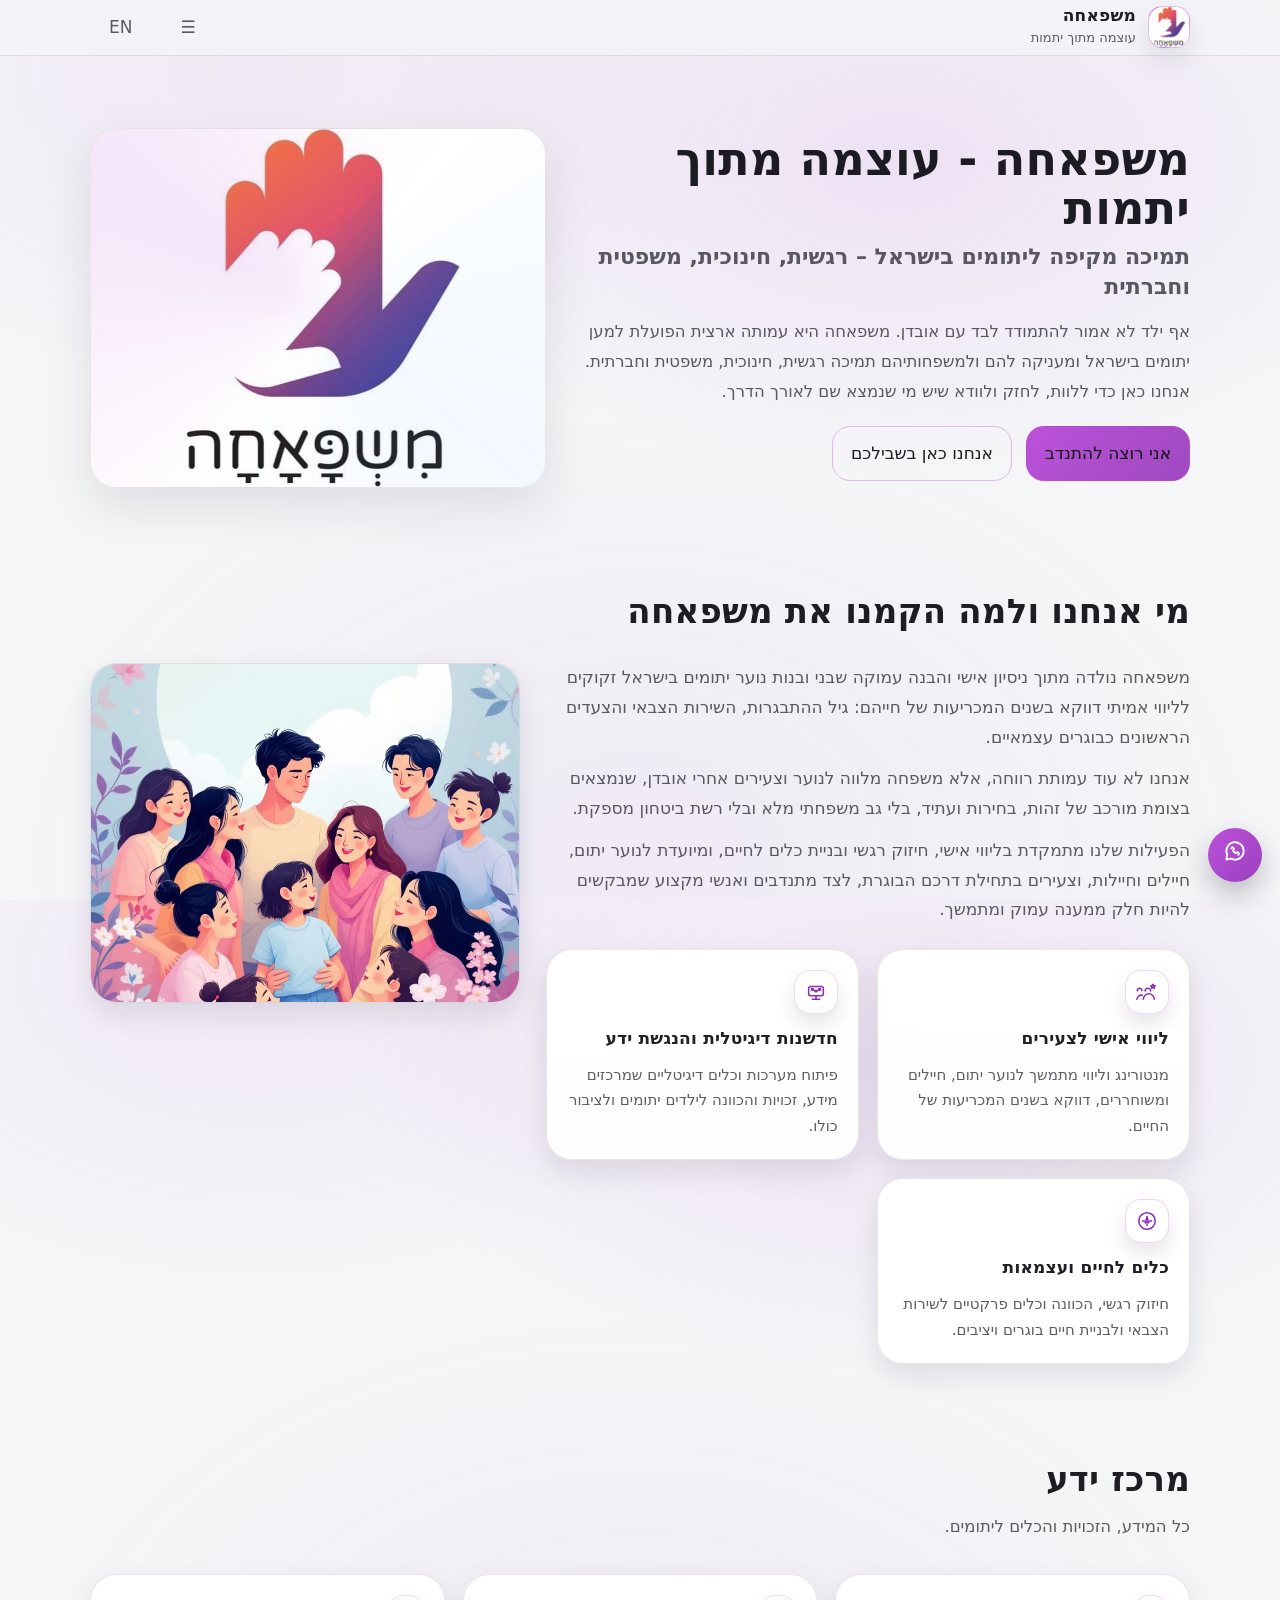
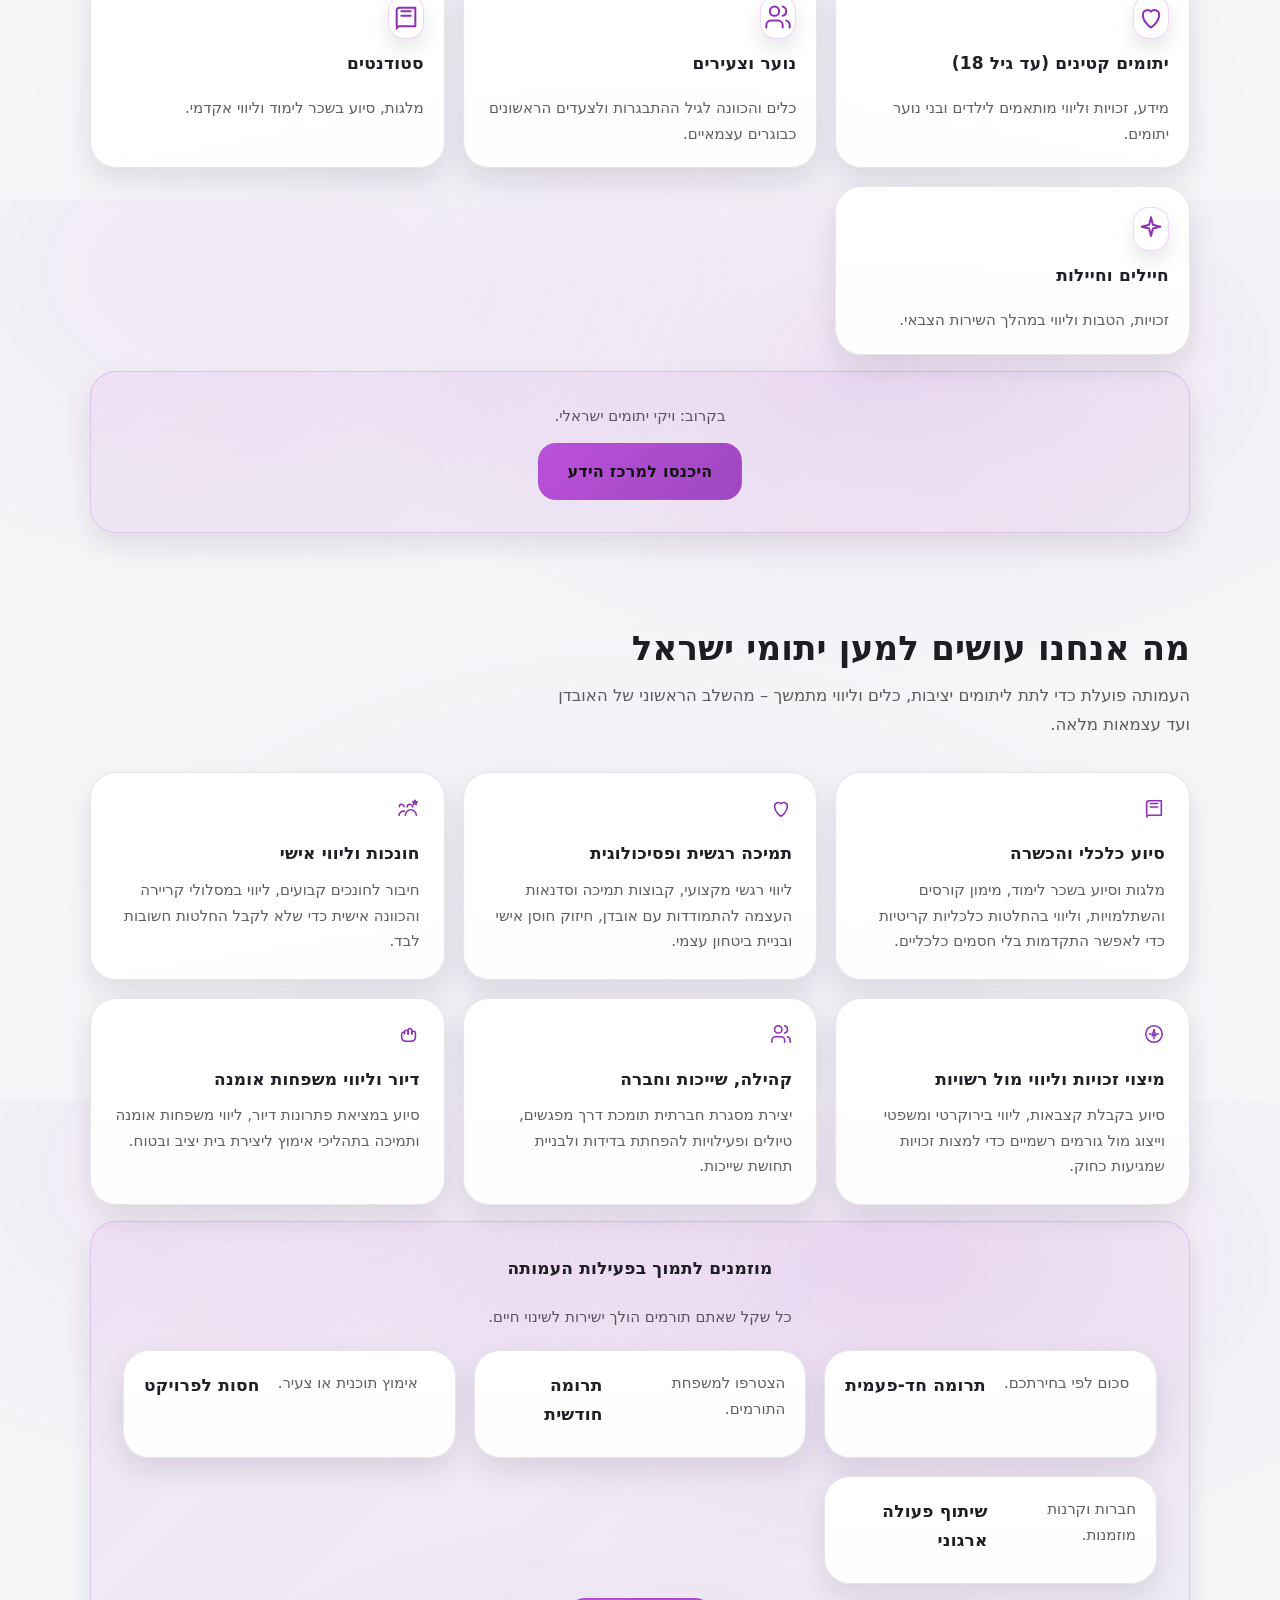
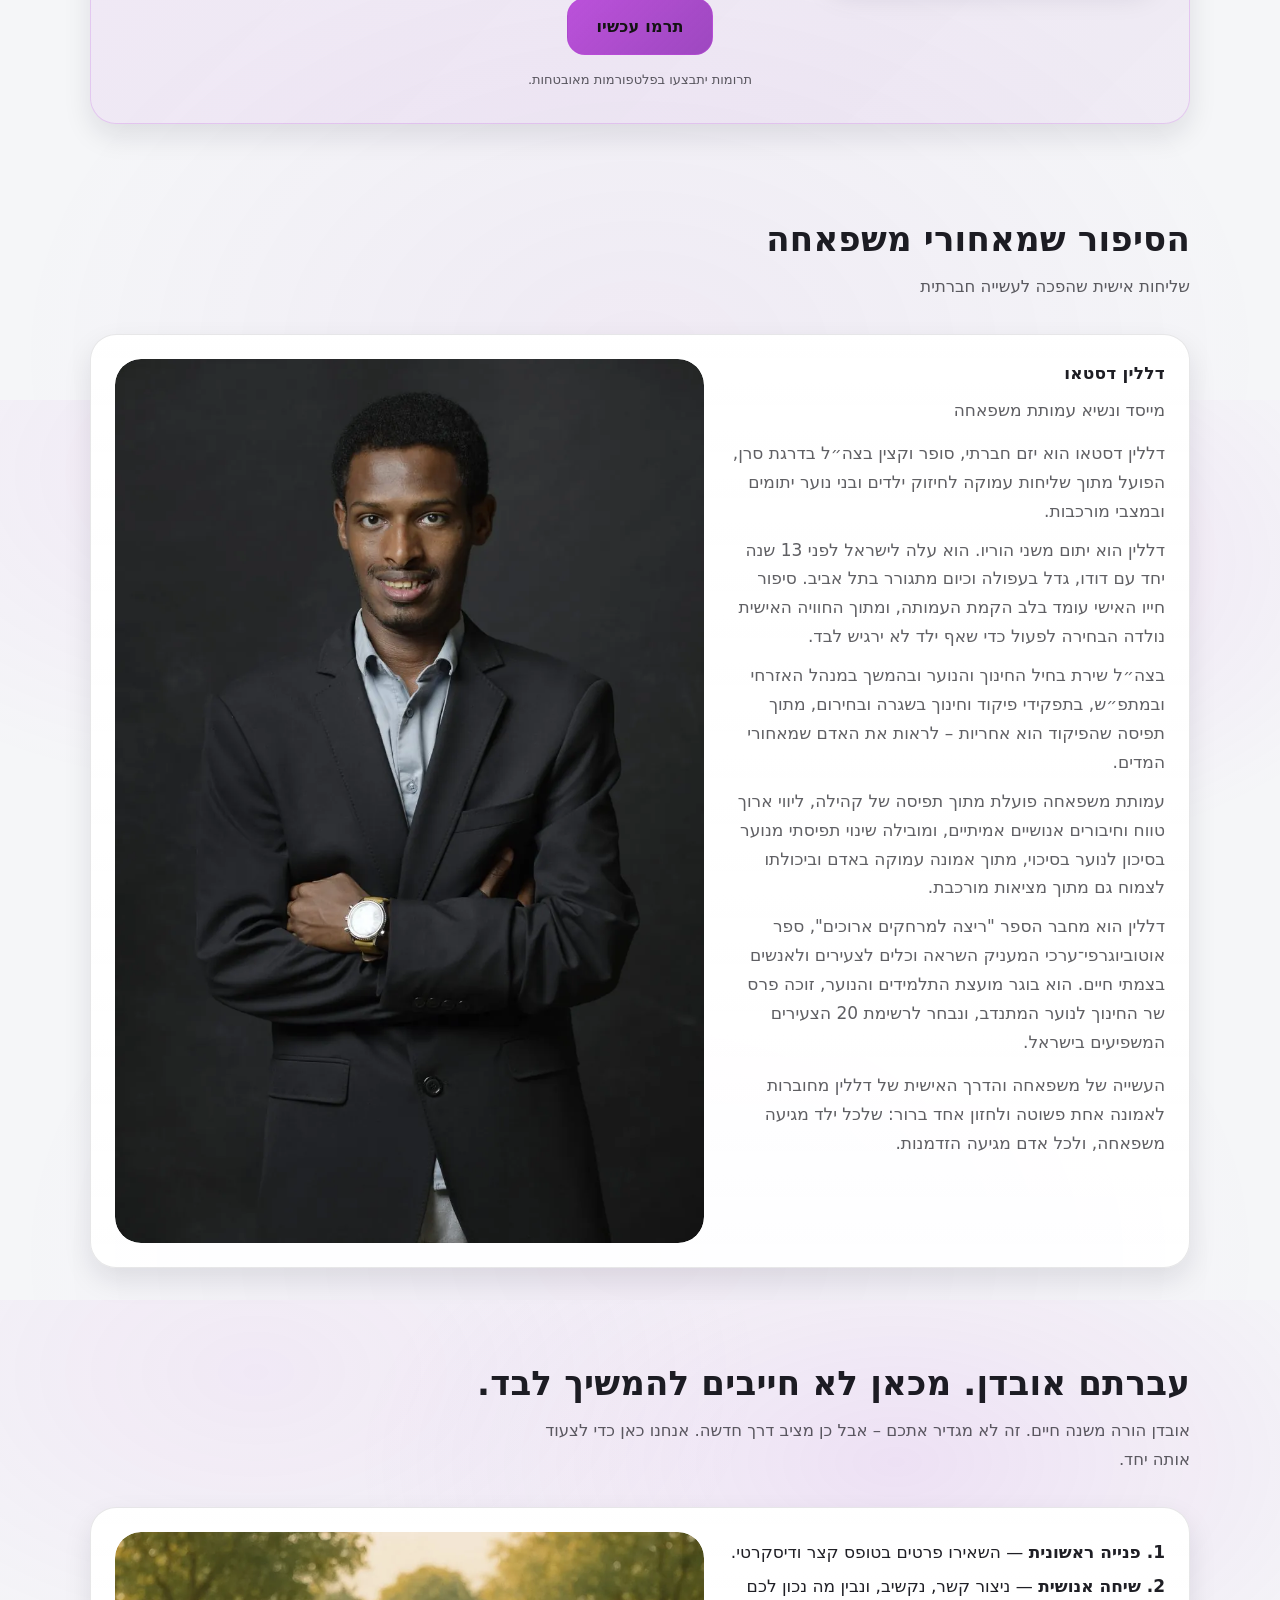
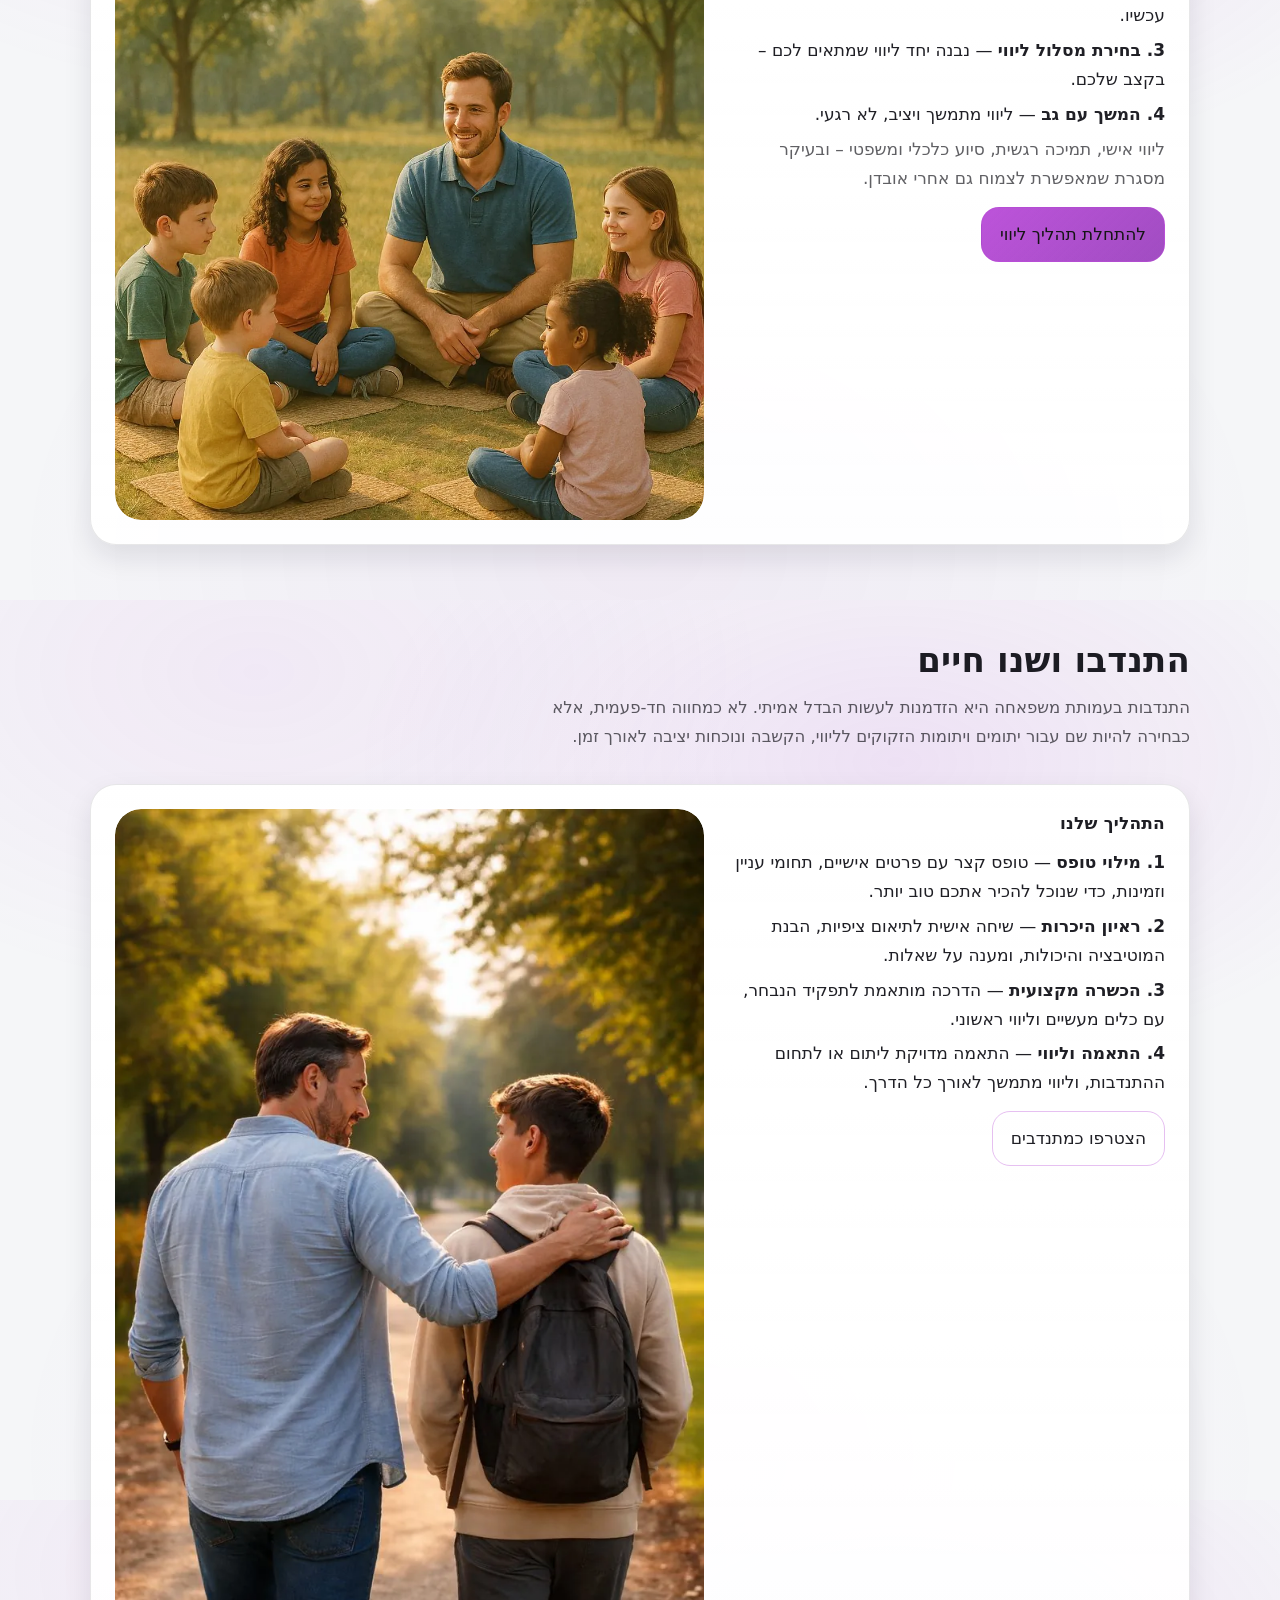
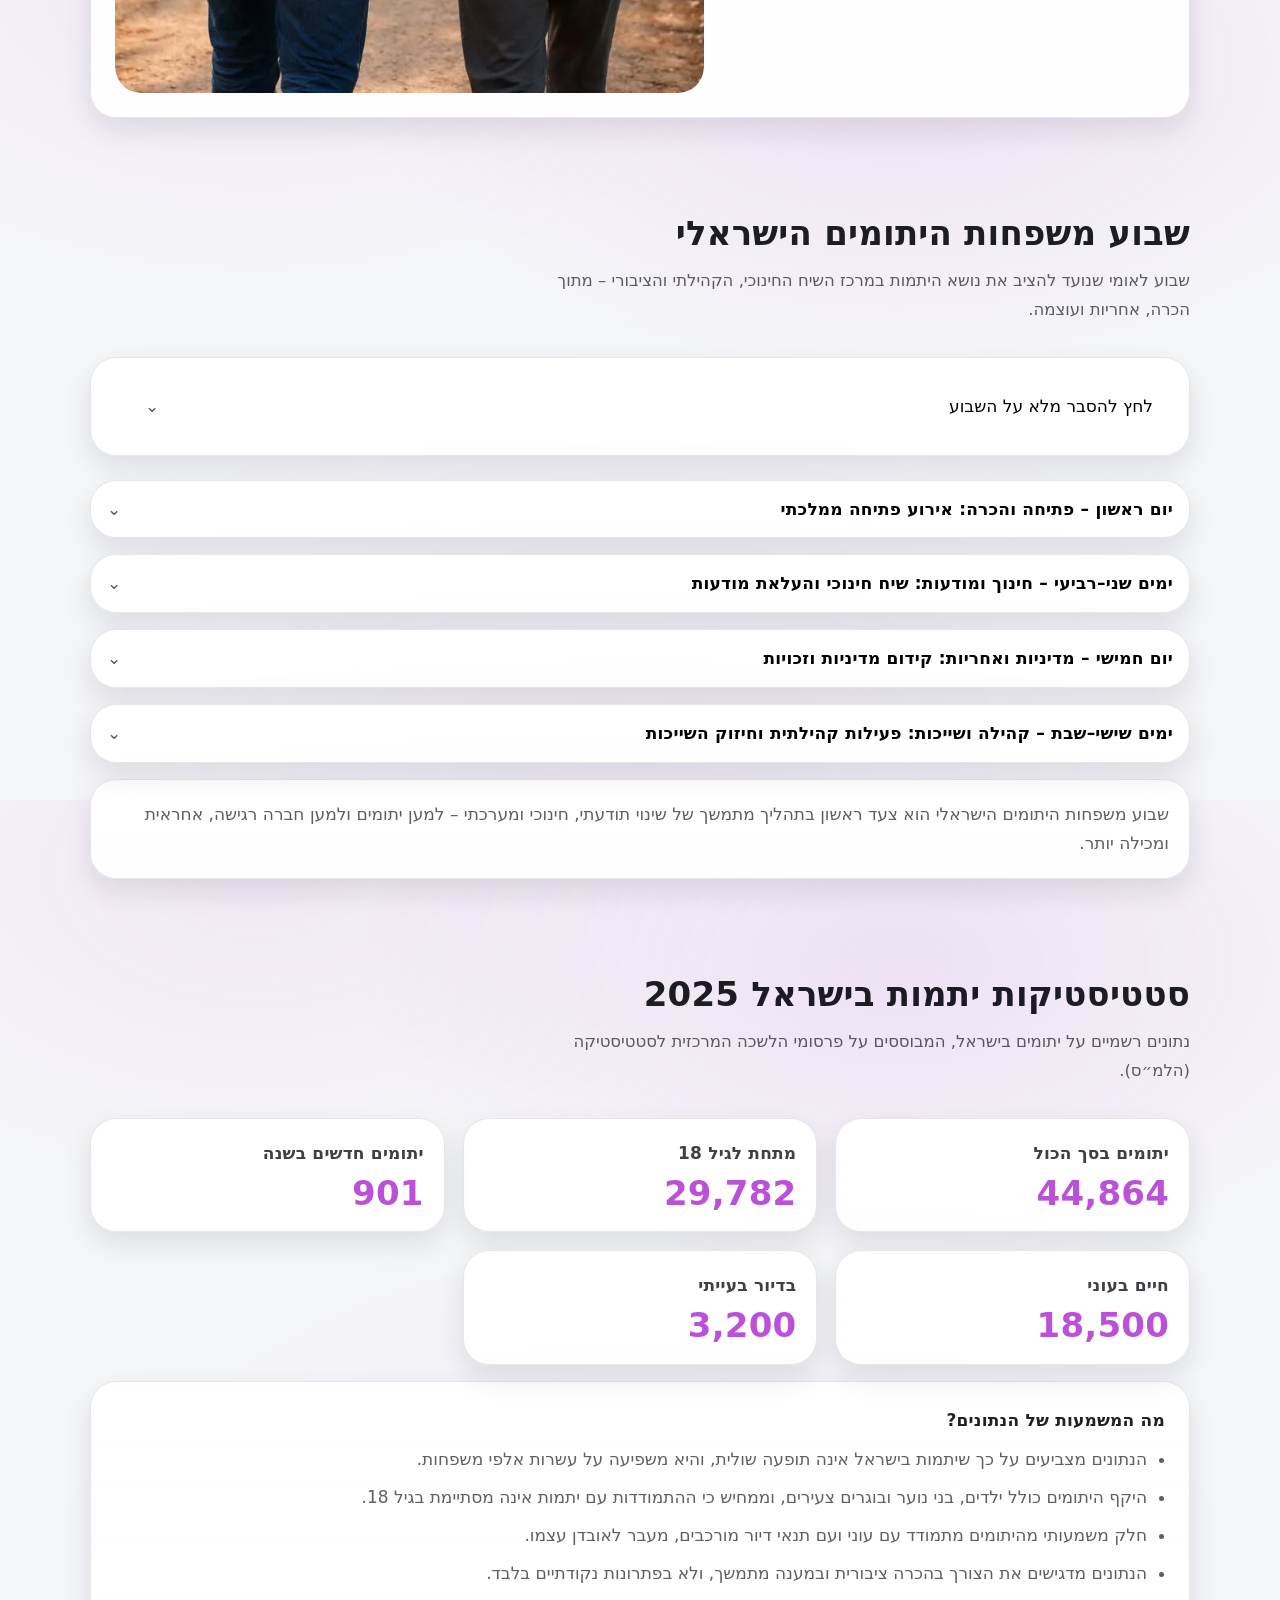
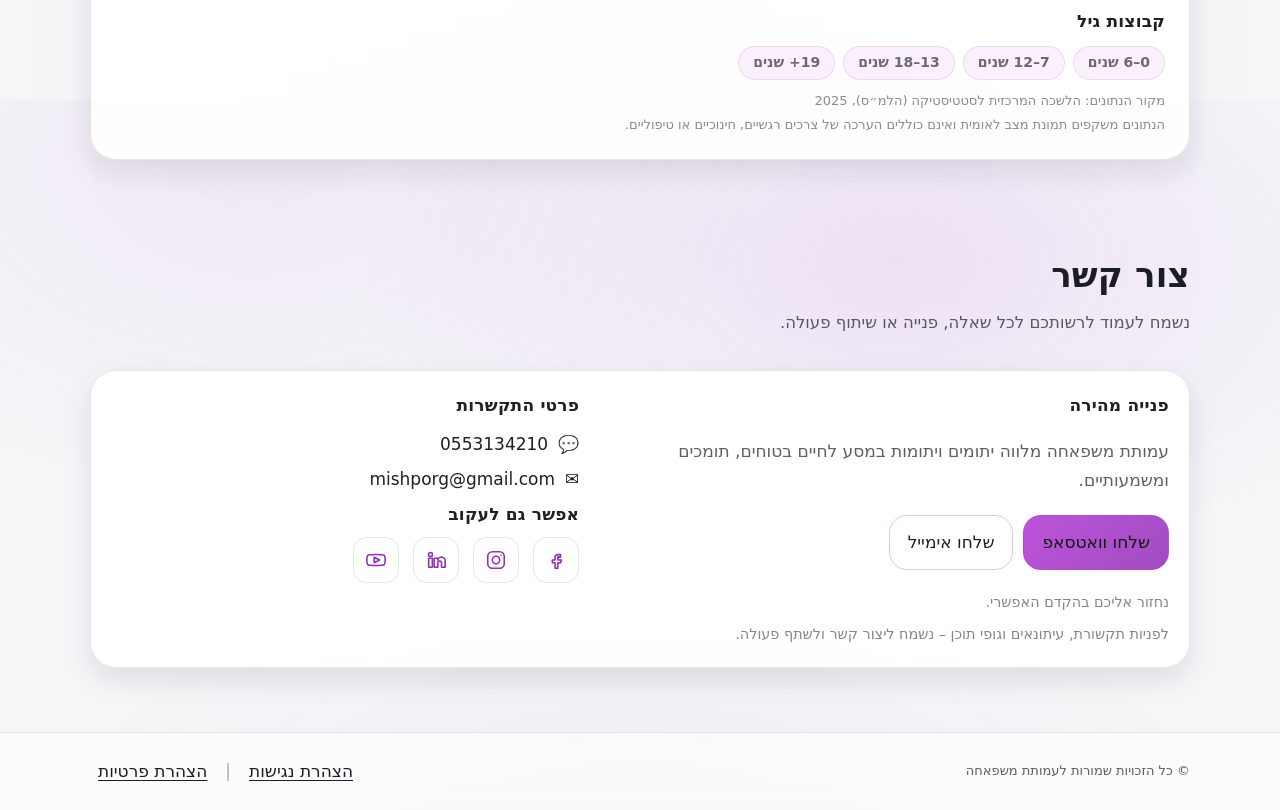
==== commit 42689077: "ךך" ====
--- a/index.html
+++ b/index.html
@@ -1,9 +1,40 @@
 <!doctype html>
 <html lang="he" dir="rtl">
 <head>
+  <!-- 🚧 MAINTENANCE MODE TOGGLE — flip to true to redirect all visitors to maintenance.html.
+       This is the ONLY thing that needs to change to take the site into "under construction" mode. -->
+  <script>
+    var MAINTENANCE_MODE = false;
+    if (MAINTENANCE_MODE) { window.location.replace('maintenance.html'); }
+  </script>
+
   <meta charset="utf-8" />
   <meta name="viewport" content="width=device-width,initial-scale=1" />
-  <title data-i18n="meta.title"></title>
+
+  <!-- Default (Hebrew) title/description in raw HTML so search engines see real text even before JS runs.
+       The JS still overwrites these on language toggle for the in-browser experience. -->
+  <title data-i18n="meta.title">משפאחה - עוצמה מתוך יתמות | תמיכה ליתומים בישראל</title>
+  <meta name="description" content="עמותת משפאחה מעניקה ליתומים ולמשפחותיהם בישראל תמיכה רגשית, חינוכית, משפטית וחברתית - ליווי אישי, חונכות, מיצוי זכויות ומרכז ידע." />
+
+  <!-- Open Graph / social share preview.
+       TODO once the site has a live domain: og:image/og:url should be ABSOLUTE URLs
+       (e.g. https://yourdomain.org/assets/img/...) - WhatsApp/LinkedIn previews often
+       fail to resolve relative paths. Also consider a dedicated 1200x630 share image
+       instead of the logo for a nicer preview card. -->
+  <meta property="og:type" content="website" />
+  <meta property="og:site_name" content="עמותת משפאחה" />
+  <meta property="og:title" content="משפאחה - עוצמה מתוך יתמות" />
+  <meta property="og:description" content="תמיכה מקיפה ליתומים בישראל - רגשית, חינוכית, משפטית וחברתית. הצטרפו כמתנדבים או תמכו בפעילות העמותה." />
+  <meta property="og:image" content="assets/img/logo.png" />
+  <meta property="og:locale" content="he_IL" />
+
+  <!-- Twitter/X card -->
+  <meta name="twitter:card" content="summary_large_image" />
+  <meta name="twitter:title" content="משפאחה - עוצמה מתוך יתמות" />
+  <meta name="twitter:description" content="תמיכה מקיפה ליתומים בישראל - רגשית, חינוכית, משפטית וחברתית." />
+  <meta name="twitter:image" content="assets/img/logo.png" />
+
+  <link rel="icon" href="assets/img/logo.png" type="image/png" />
   <link rel="stylesheet" href="css/main_style.css" />
 </head>
 
@@ -202,7 +233,7 @@
       </button>
 
       <div class="acc__panel" id="orphanWeekAboutPanel" hidden>
-        <p class="muted" data-i18n="orphanWeek.aboutText"></p>
+        <div id="orphanWeekAboutText"></div>
       </div>
     </div>
 
@@ -215,8 +246,6 @@
     </div>
   </div>
 </section>
-
-
 
 
 
@@ -314,12 +343,17 @@
 
       <!-- Back to top (below contact content) -->
       <div class="contact__bottom">
-        <button class="btn btn--outline" id="backToTopBtn" type="button"
+        <button class="btn btn--outline backToTop" id="backToTopBtn" type="button"
                 aria-label="Back to top" title="Back to top">↑</button>
       </div>
     </div>
   </div>
 </section>
+
+<!-- Floating quick-help WhatsApp button (always visible, all pages) -->
+<a class="floatingWhatsApp" id="floatingWhatsAppBtn" href="#" target="_blank" rel="noopener" aria-label="דברו איתנו בוואטסאפ">
+  <span class="floatingWhatsApp__icon" aria-hidden="true"></span>
+</a>
 
 <footer class="site-footer">
   <div class="wrap site-footer__inner">
@@ -351,4 +385,4 @@
 
   <script src="js/main.js" defer></script>
 </body>
-</html>+</html>
--- a/css/main_style.css
+++ b/css/main_style.css
@@ -822,6 +822,44 @@
   pointer-events: auto;
 }
 
+/* ---------- Floating quick-help WhatsApp button (always visible) ---------- */
+.floatingWhatsApp{
+  position: fixed;
+  inset-inline-start: 18px;
+  bottom: 18px;
+  z-index: 1000;
+  width: 54px;
+  height: 54px;
+  border-radius: 50%;
+  display: flex;
+  align-items: center;
+  justify-content: center;
+  background: linear-gradient(135deg, rgba(184,72,216,.95), rgba(143,43,182,.9));
+  box-shadow: 0 12px 28px rgba(20,10,40,.25);
+  transition: transform .15s ease, box-shadow .15s ease;
+}
+
+.floatingWhatsApp:hover{
+  transform: translateY(-2px);
+  box-shadow: 0 16px 34px rgba(20,10,40,.32);
+}
+
+.floatingWhatsApp__icon svg{
+  width: 26px;
+  height: 26px;
+  stroke: #fff;
+}
+
+@media (max-width: 480px){
+  .floatingWhatsApp{
+    width: 48px;
+    height: 48px;
+    inset-inline-start: 14px;
+    bottom: 14px;
+  }
+  .floatingWhatsApp__icon svg{ width: 22px; height: 22px; }
+}
+
 /* ---------- Contact social icon buttons ---------- */
 .socialBtn{
   width: 44px;
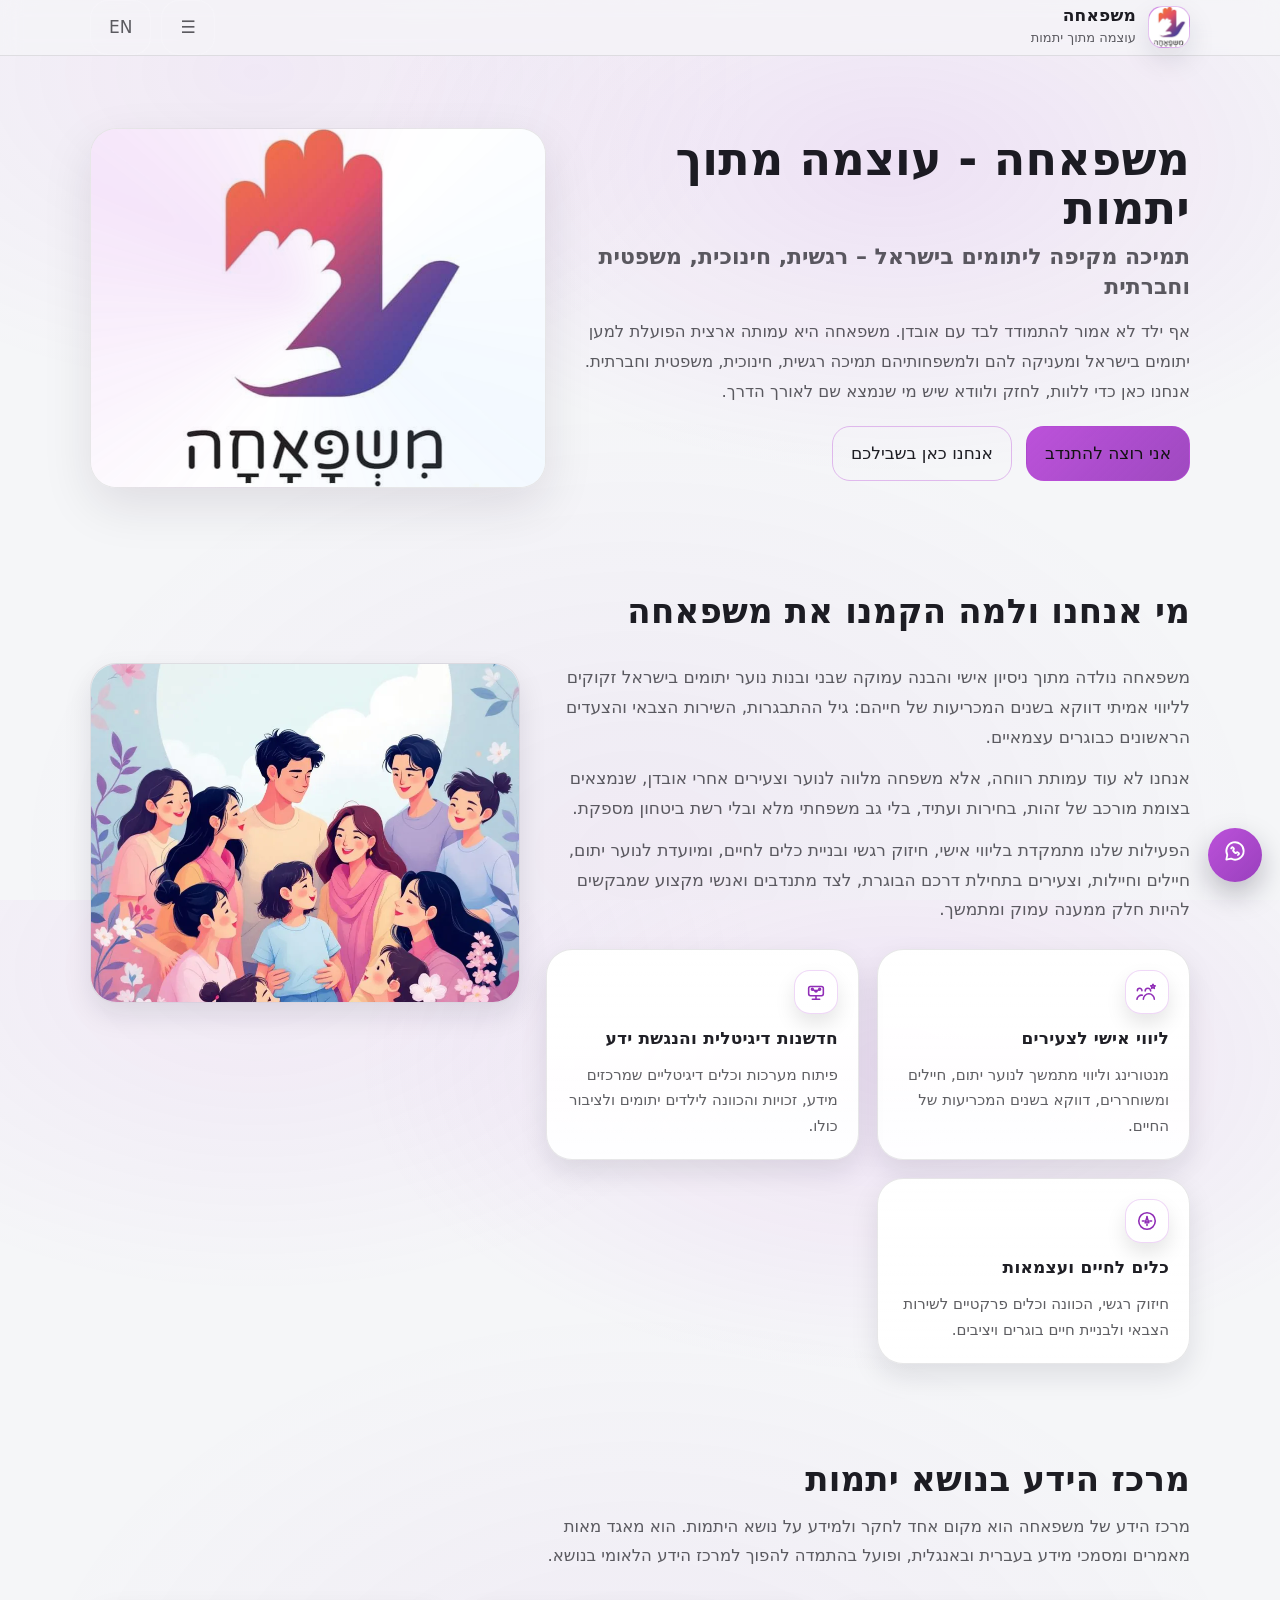
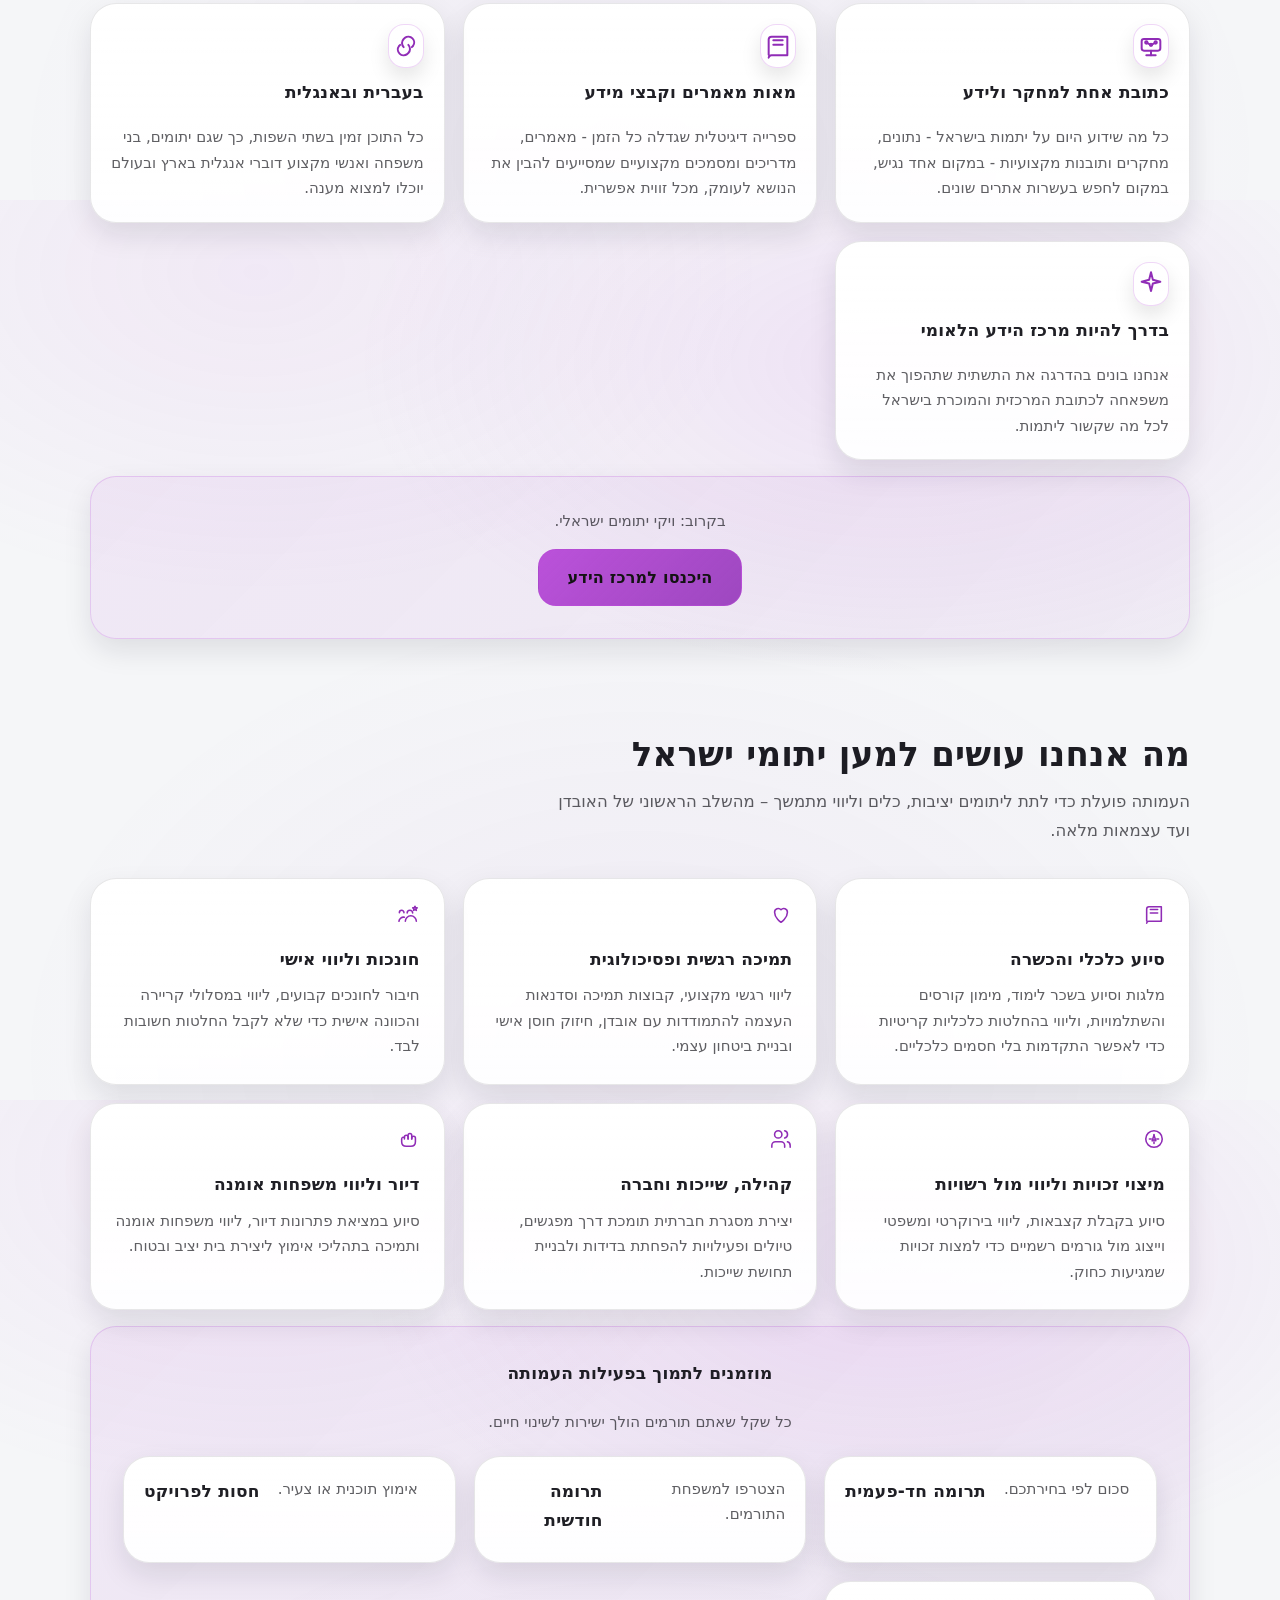
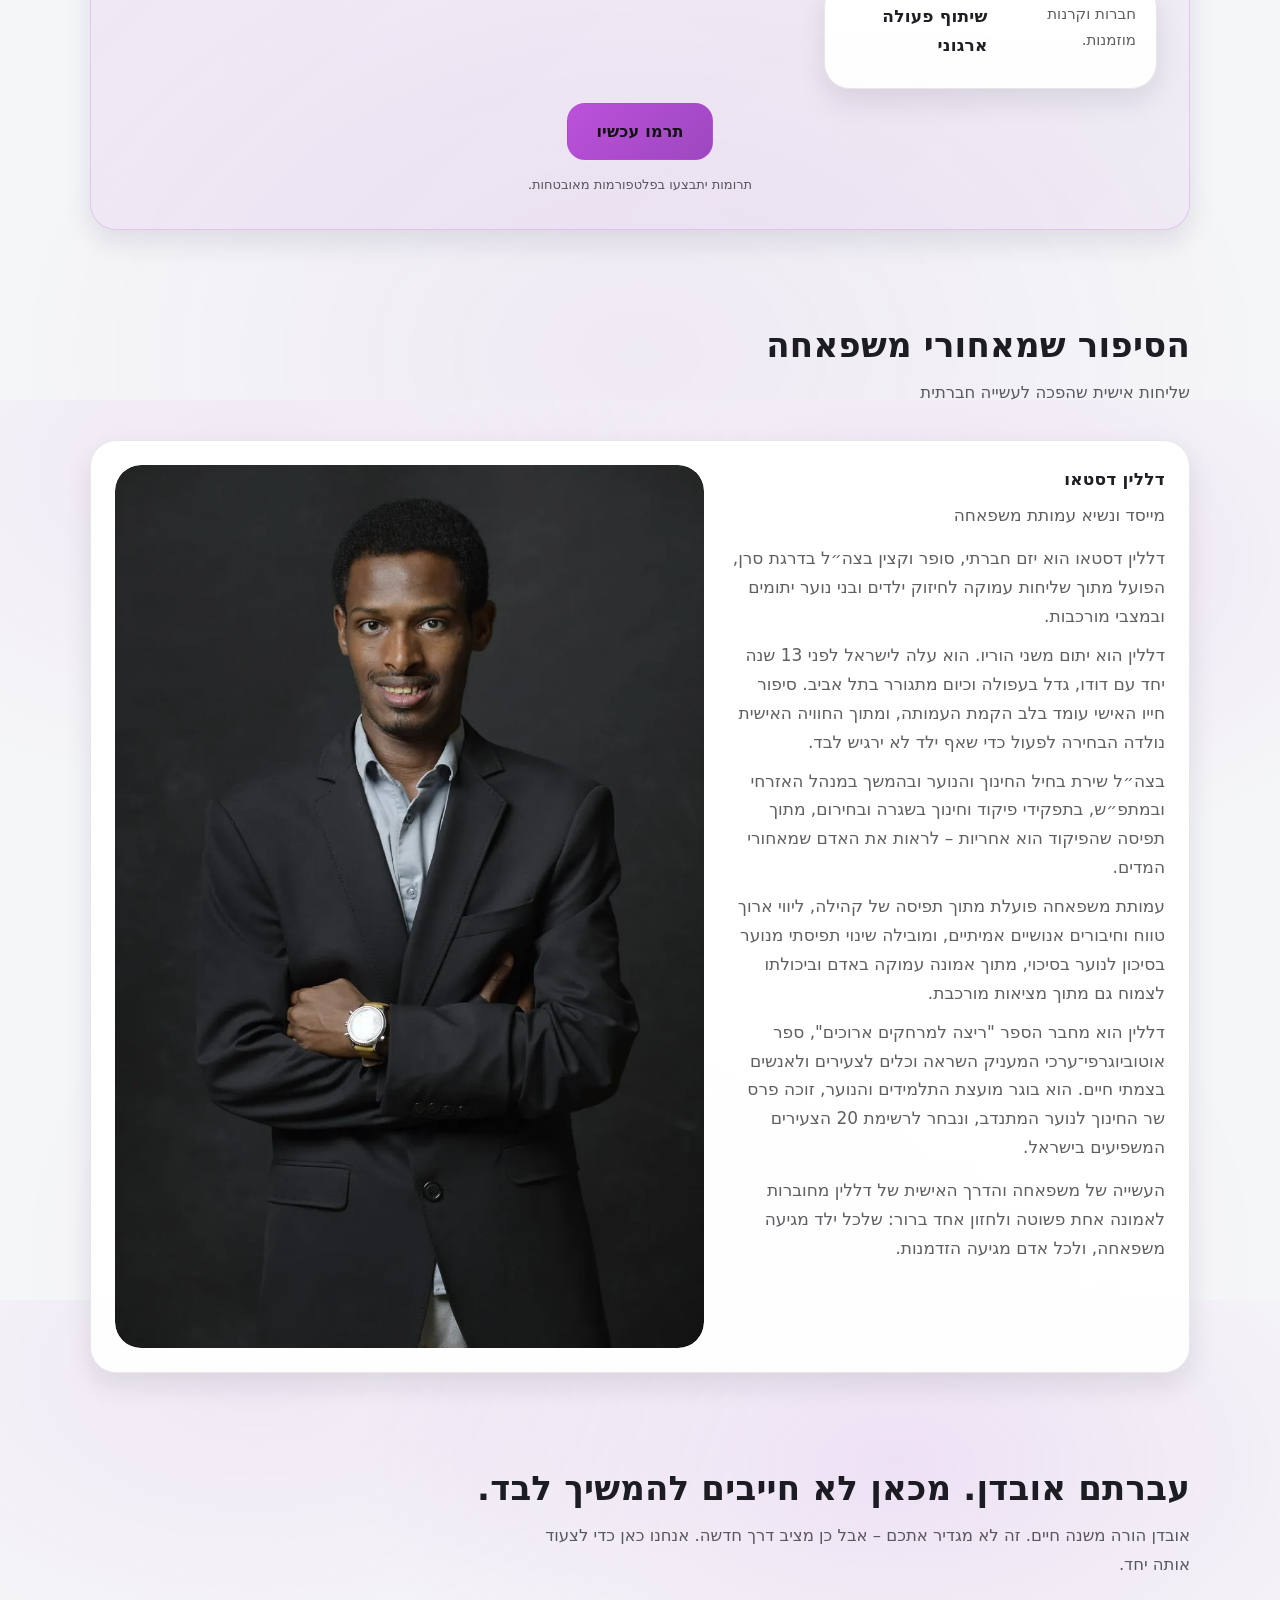
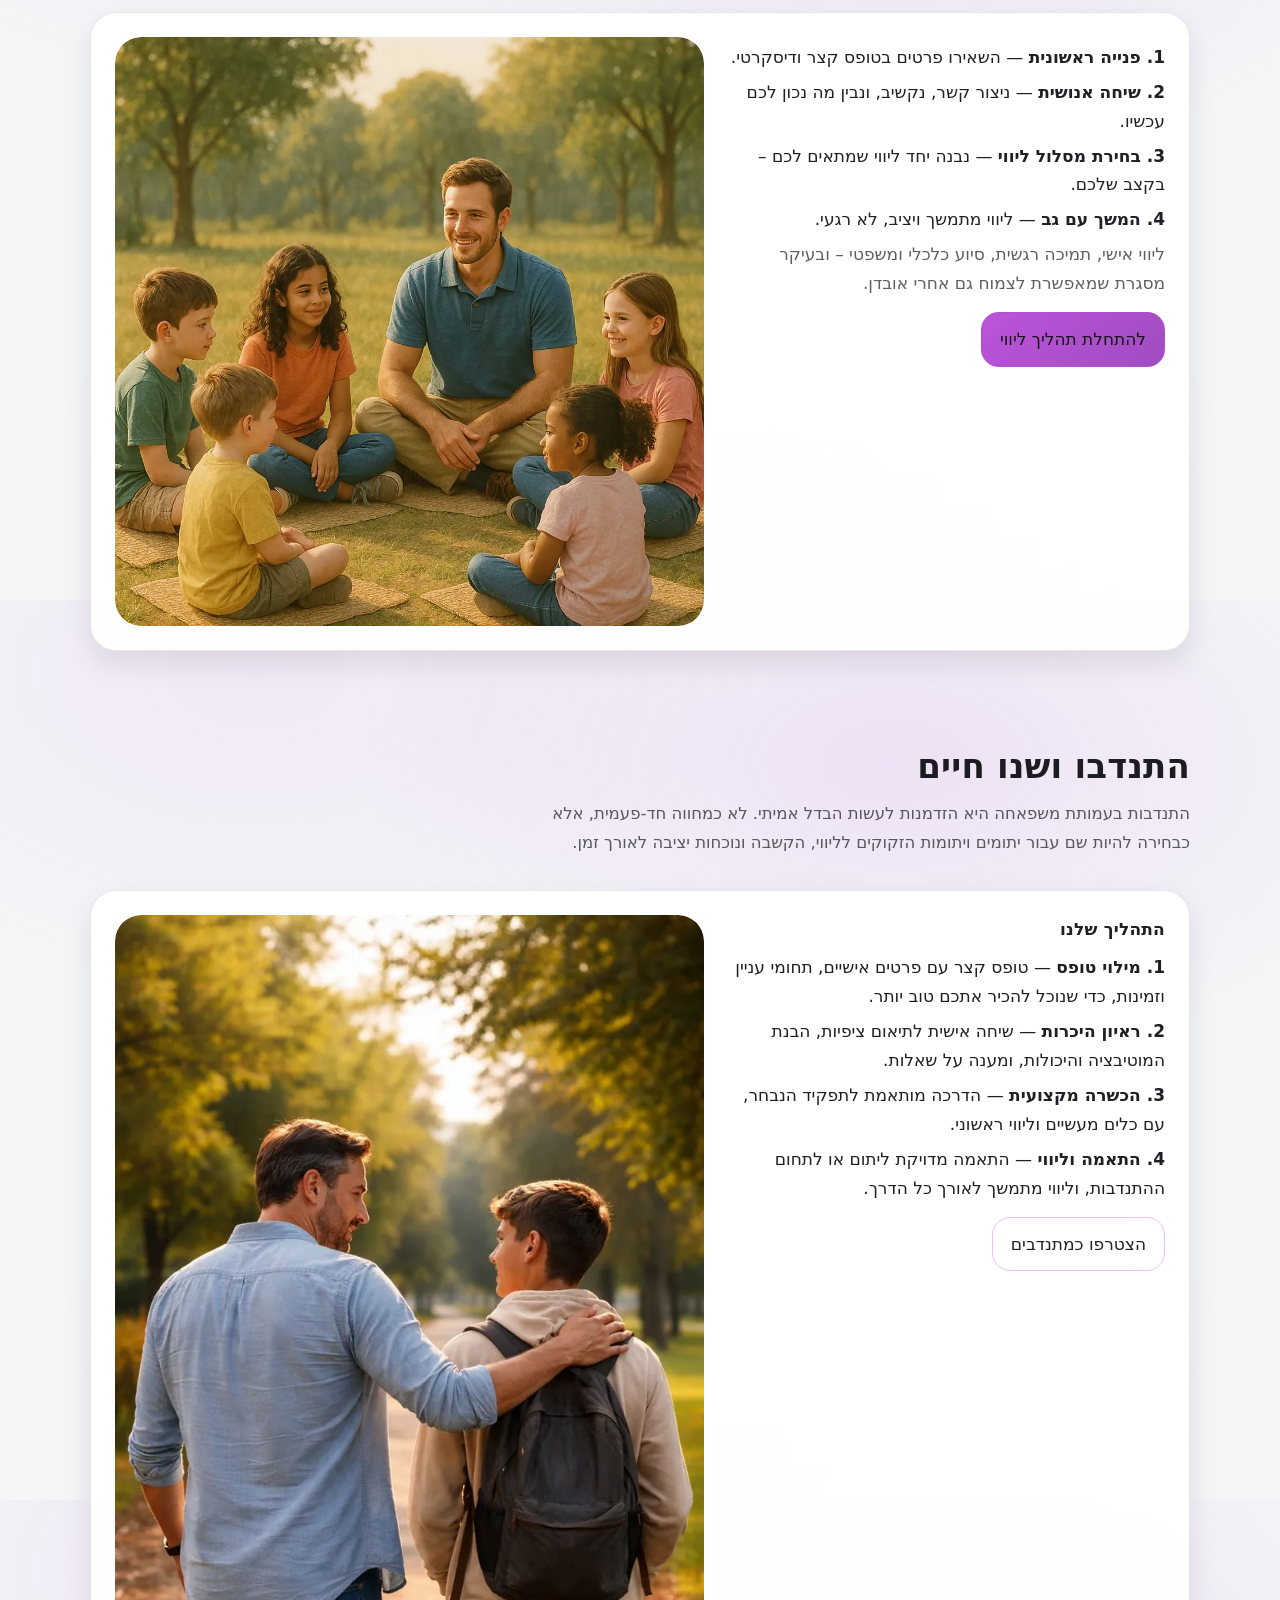
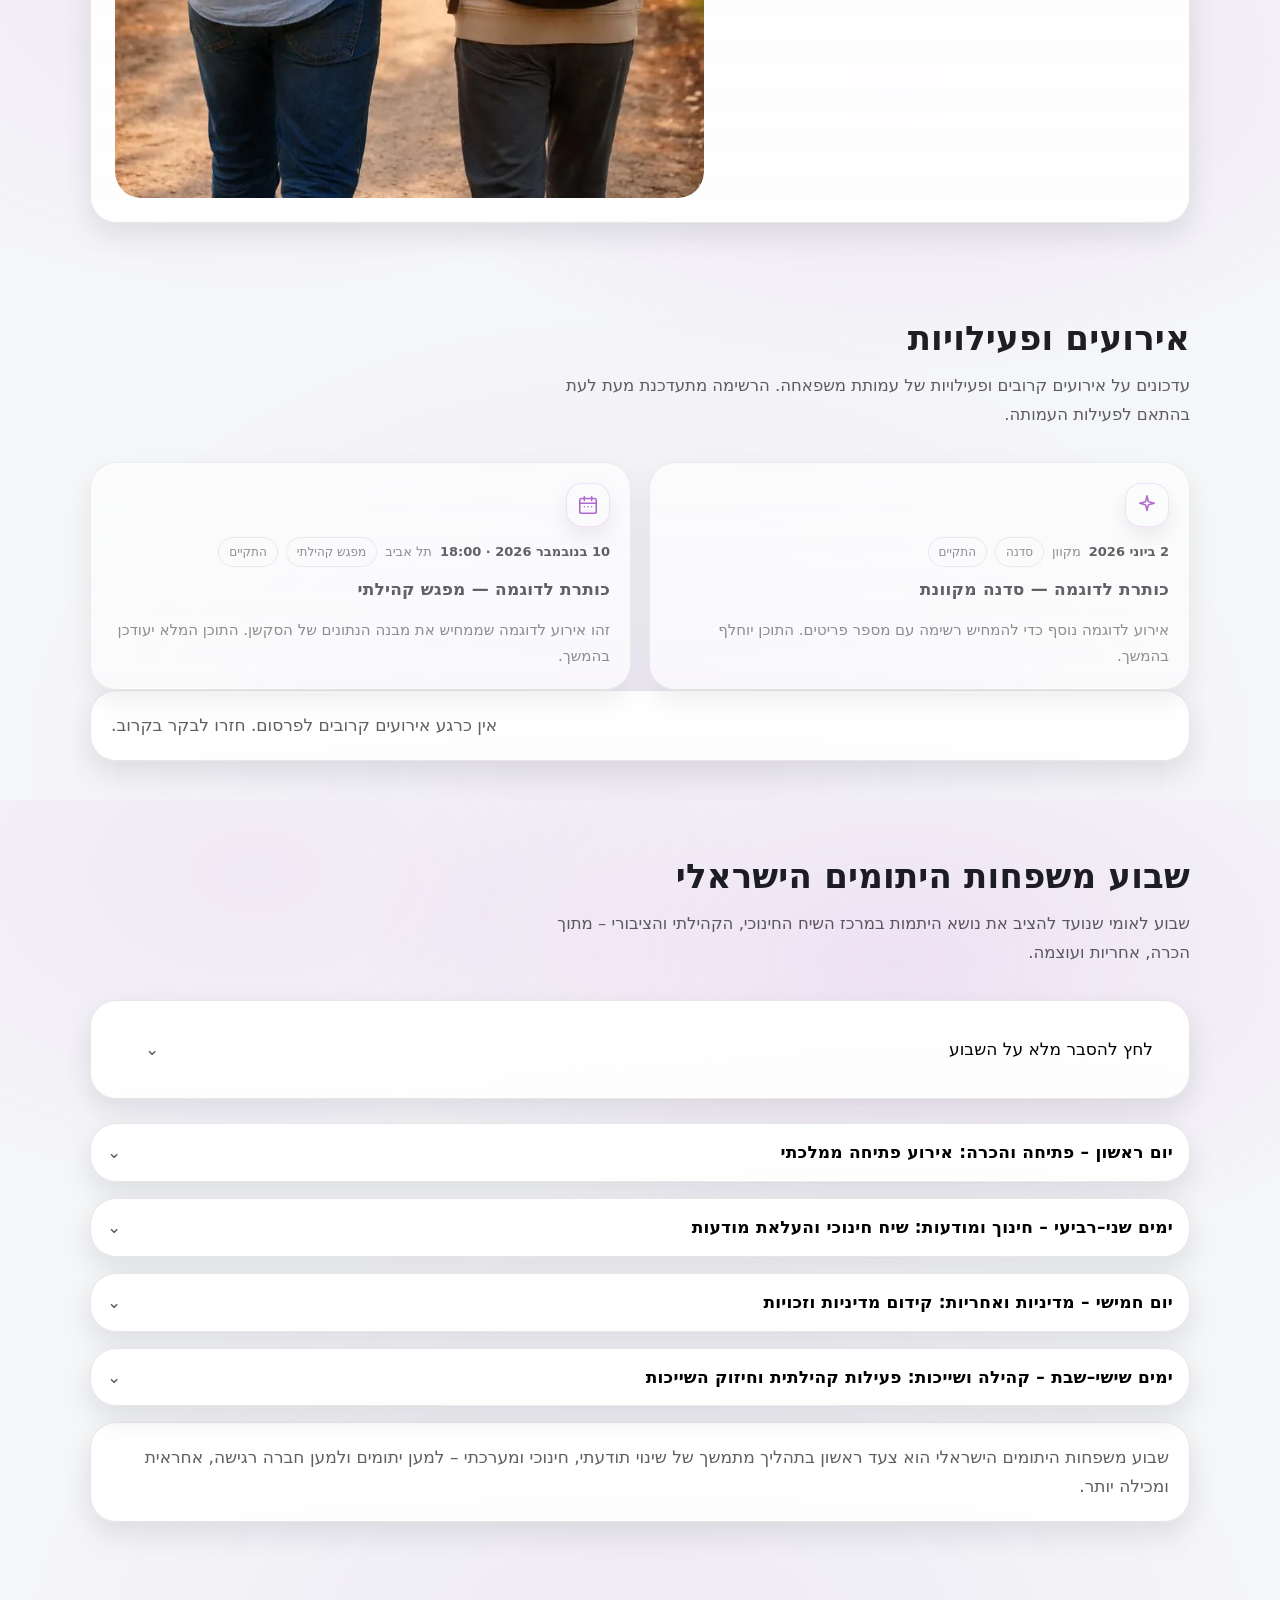
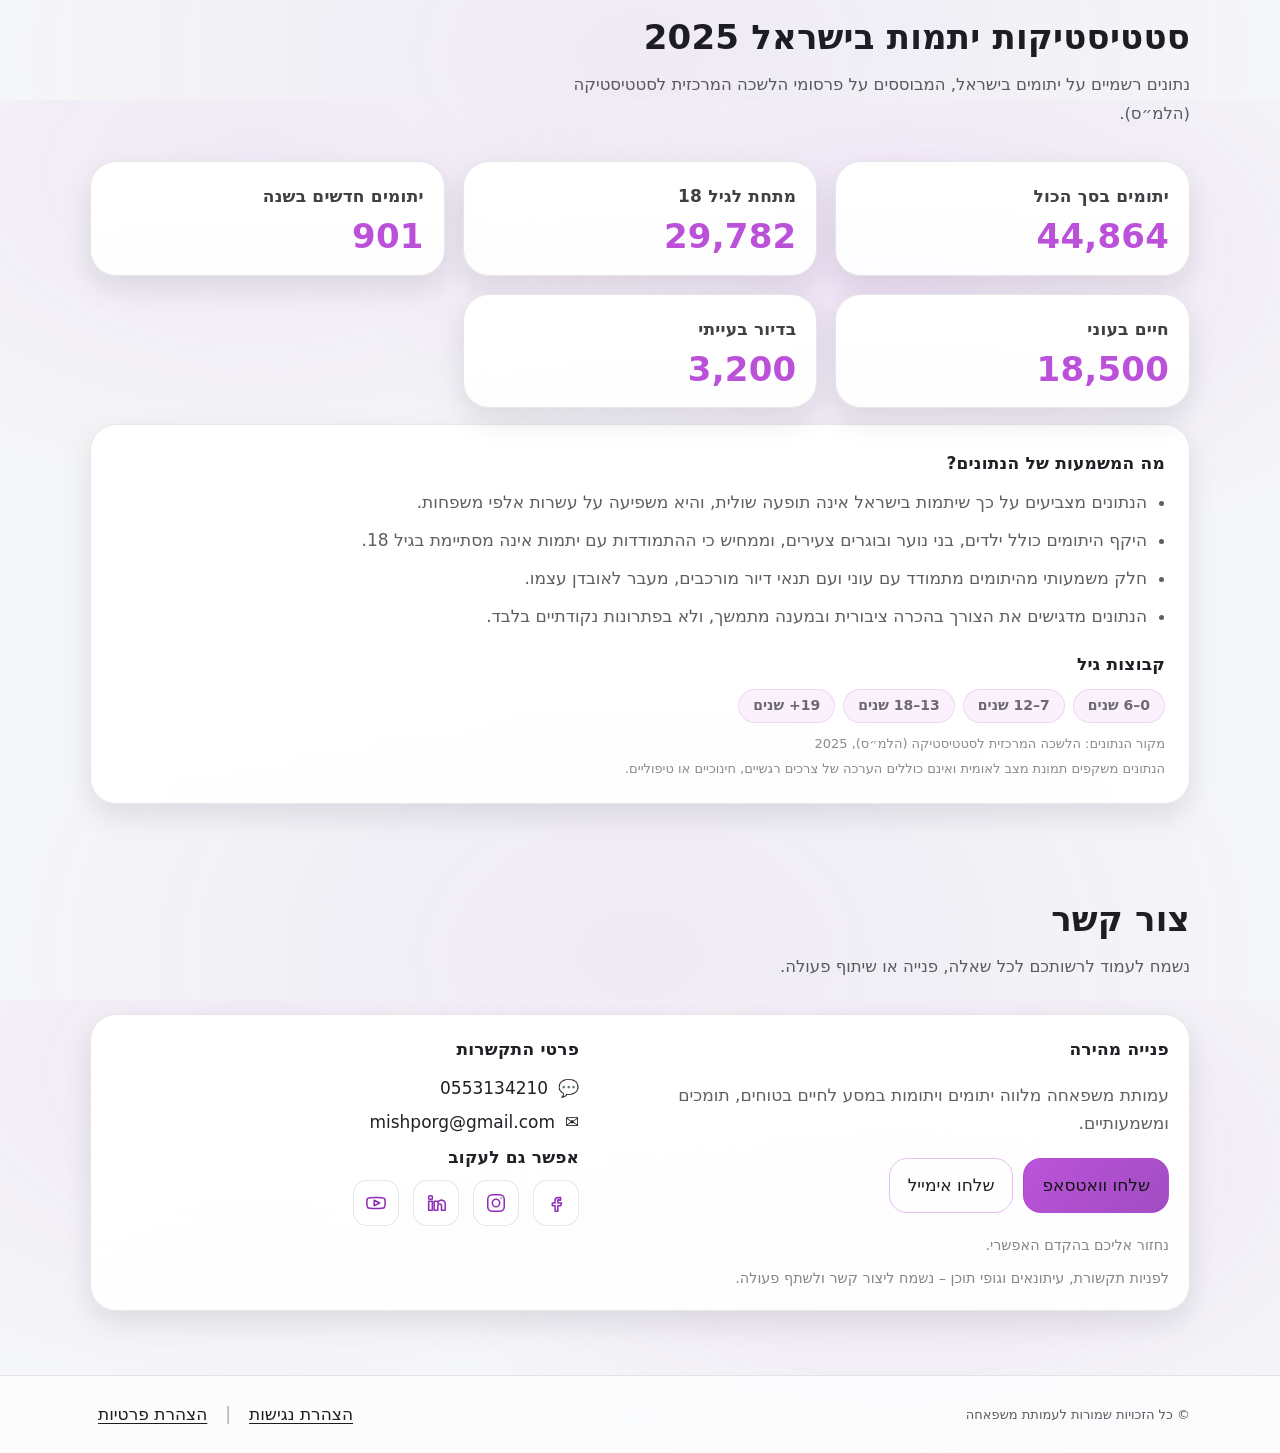
==== commit 2178065c: "1.3" ====
--- a/index.html
+++ b/index.html
@@ -215,6 +215,24 @@
     </div>
   </section>
 
+  <!-- EVENTS -->
+  <section class="section" id="events">
+    <div class="wrap">
+      <div class="section__head">
+        <h3 class="section__title" data-i18n="events.title"></h3>
+        <p class="section__subtitle" data-i18n="events.intro"></p>
+      </div>
+
+      <!-- Event cards (rendered via JS from lang/*.json events.items) -->
+      <div class="grid" id="eventsItems"></div>
+
+      <!-- Shown by JS when events.items is empty -->
+      <div class="card" id="eventsEmpty" hidden>
+        <div class="muted" data-i18n="events.emptyState"></div>
+      </div>
+    </div>
+  </section>
+
   <!-- ORPHAN WEEK -->
 <section class="section" id="orphanWeek">
   <div class="wrap">
--- a/css/main_style.css
+++ b/css/main_style.css
@@ -1455,6 +1455,80 @@
   align-items: flex-start;
 }
 
+/* =========================
+   EVENTS – community events & activities
+   ========================= */
+
+#events .event__card{
+  flex-direction: column;
+  align-items: flex-start;
+  gap: 10px;
+  transition: transform .18s ease, box-shadow .18s ease;
+}
+
+#events .event__card:hover{
+  transform: translateY(-3px);
+  box-shadow: 0 22px 48px rgba(25,10,40,.13);
+}
+
+#events .event__card--past{
+  opacity: .68;
+}
+
+#events .event__body{
+  display: flex;
+  flex-direction: column;
+  gap: 6px;
+  width: 100%;
+}
+
+#events .event__meta{
+  display: flex;
+  flex-wrap: wrap;
+  gap: 8px;
+  align-items: center;
+  font-size: 13px;
+  color: var(--muted);
+  margin-bottom: 2px;
+}
+
+#events .event__date{
+  font-weight: 800;
+  color: var(--text);
+}
+
+#events .event__location{
+  color: var(--muted);
+}
+
+#events .event__tag,
+#events .event__badge{
+  font-size: 12px;
+  padding: 4px 10px;
+}
+
+#events .event__badge--upcoming{
+  color: var(--accent-2);
+  border-color: rgba(184,72,216,.35);
+  background: rgba(184,72,216,.08);
+}
+
+#events .event__cta{
+  margin-top: 8px;
+  align-self: flex-start;
+}
+
+/* RTL / LTR alignment safety */
+html[dir="rtl"] #events .event__card{
+  text-align: right;
+  align-items: flex-start;
+}
+
+html[dir="ltr"] #events .event__card{
+  text-align: left;
+  align-items: flex-start;
+}
+
 /* ===== Footer ===== */
 .site-footer{
   padding: 18px 0;
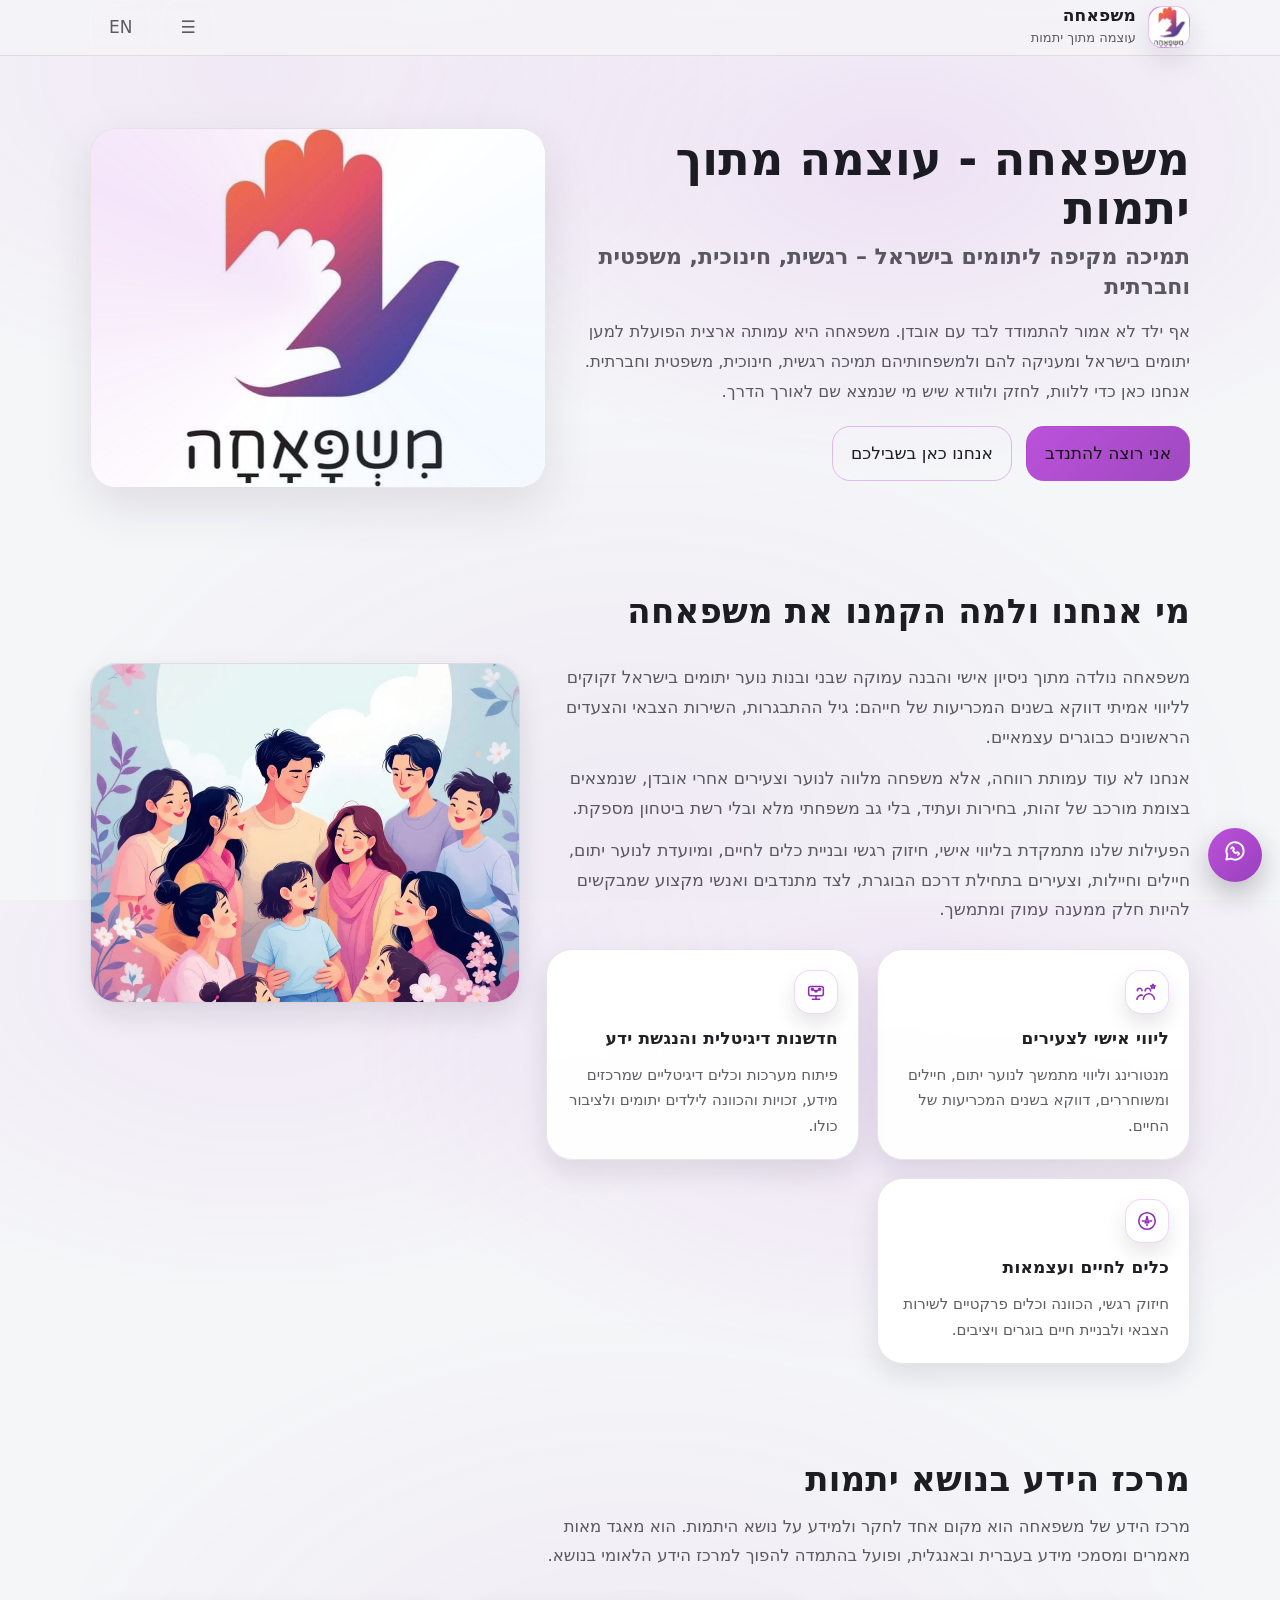
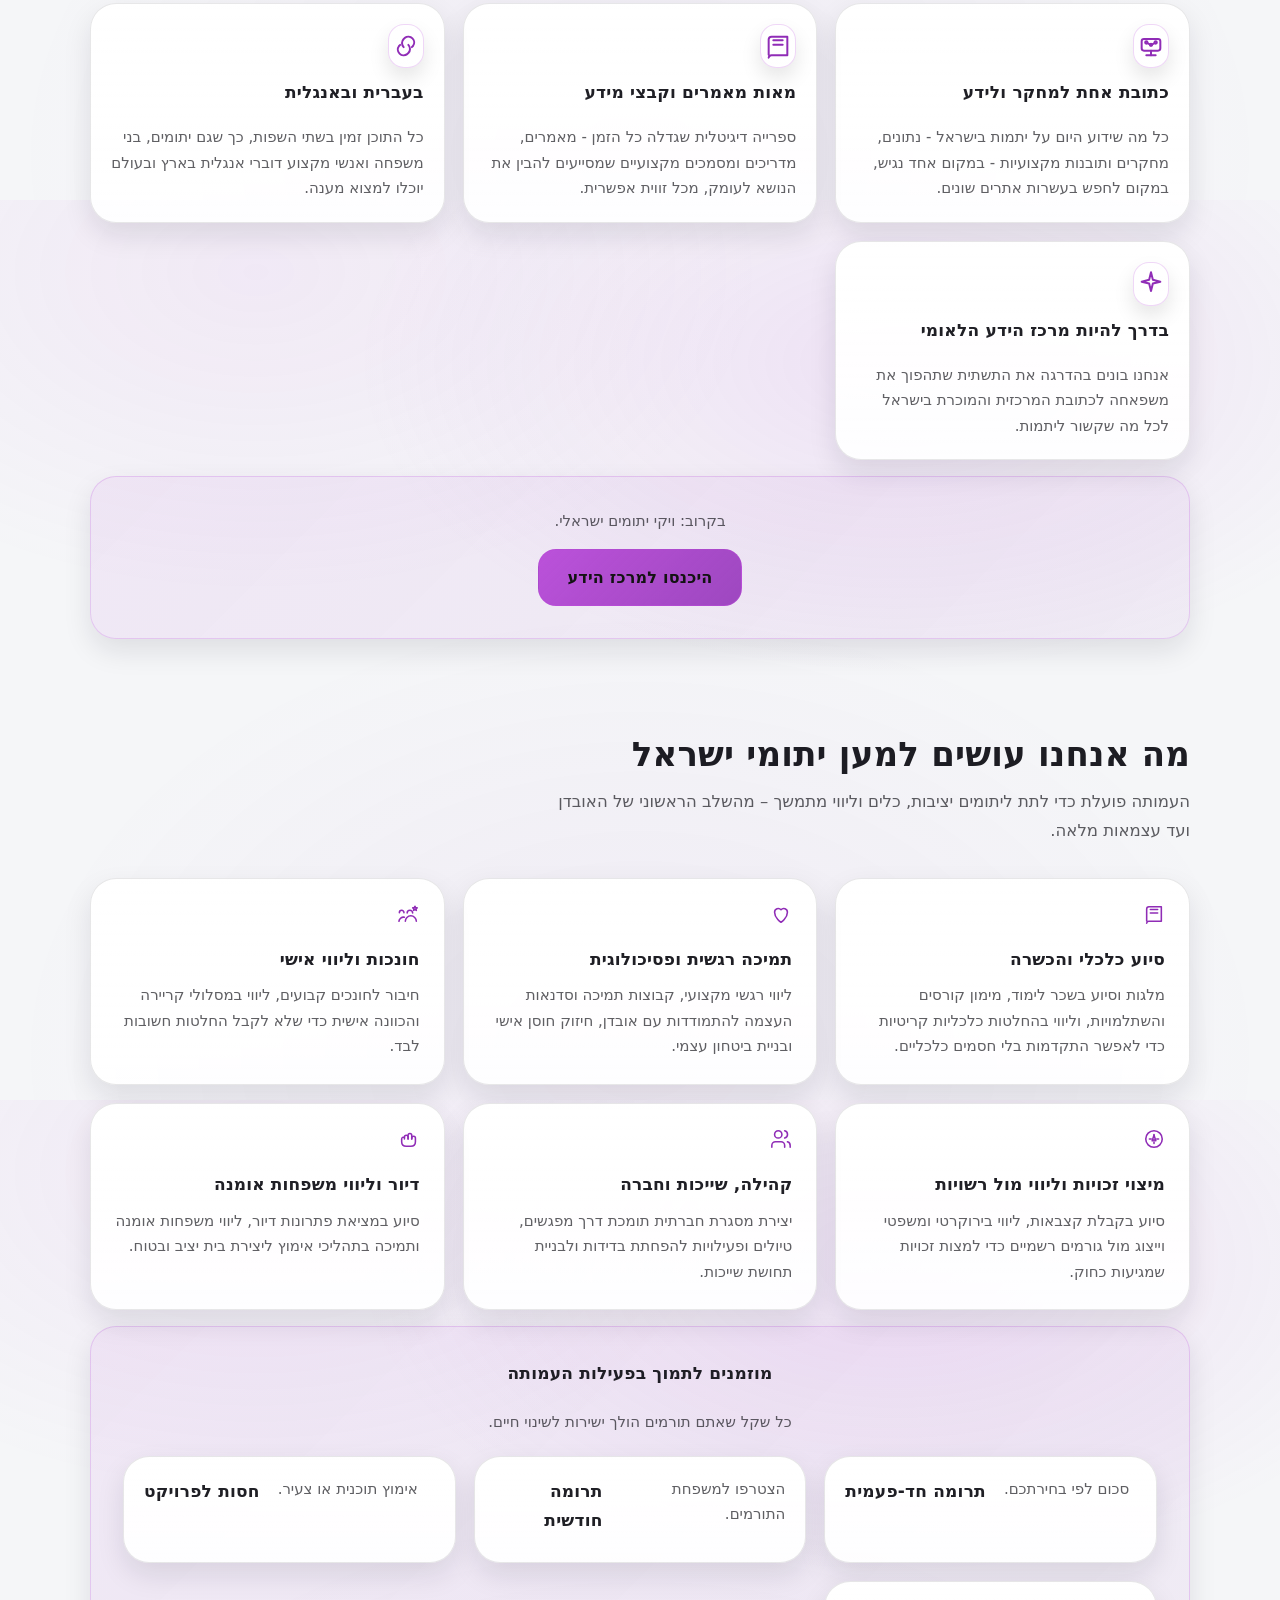
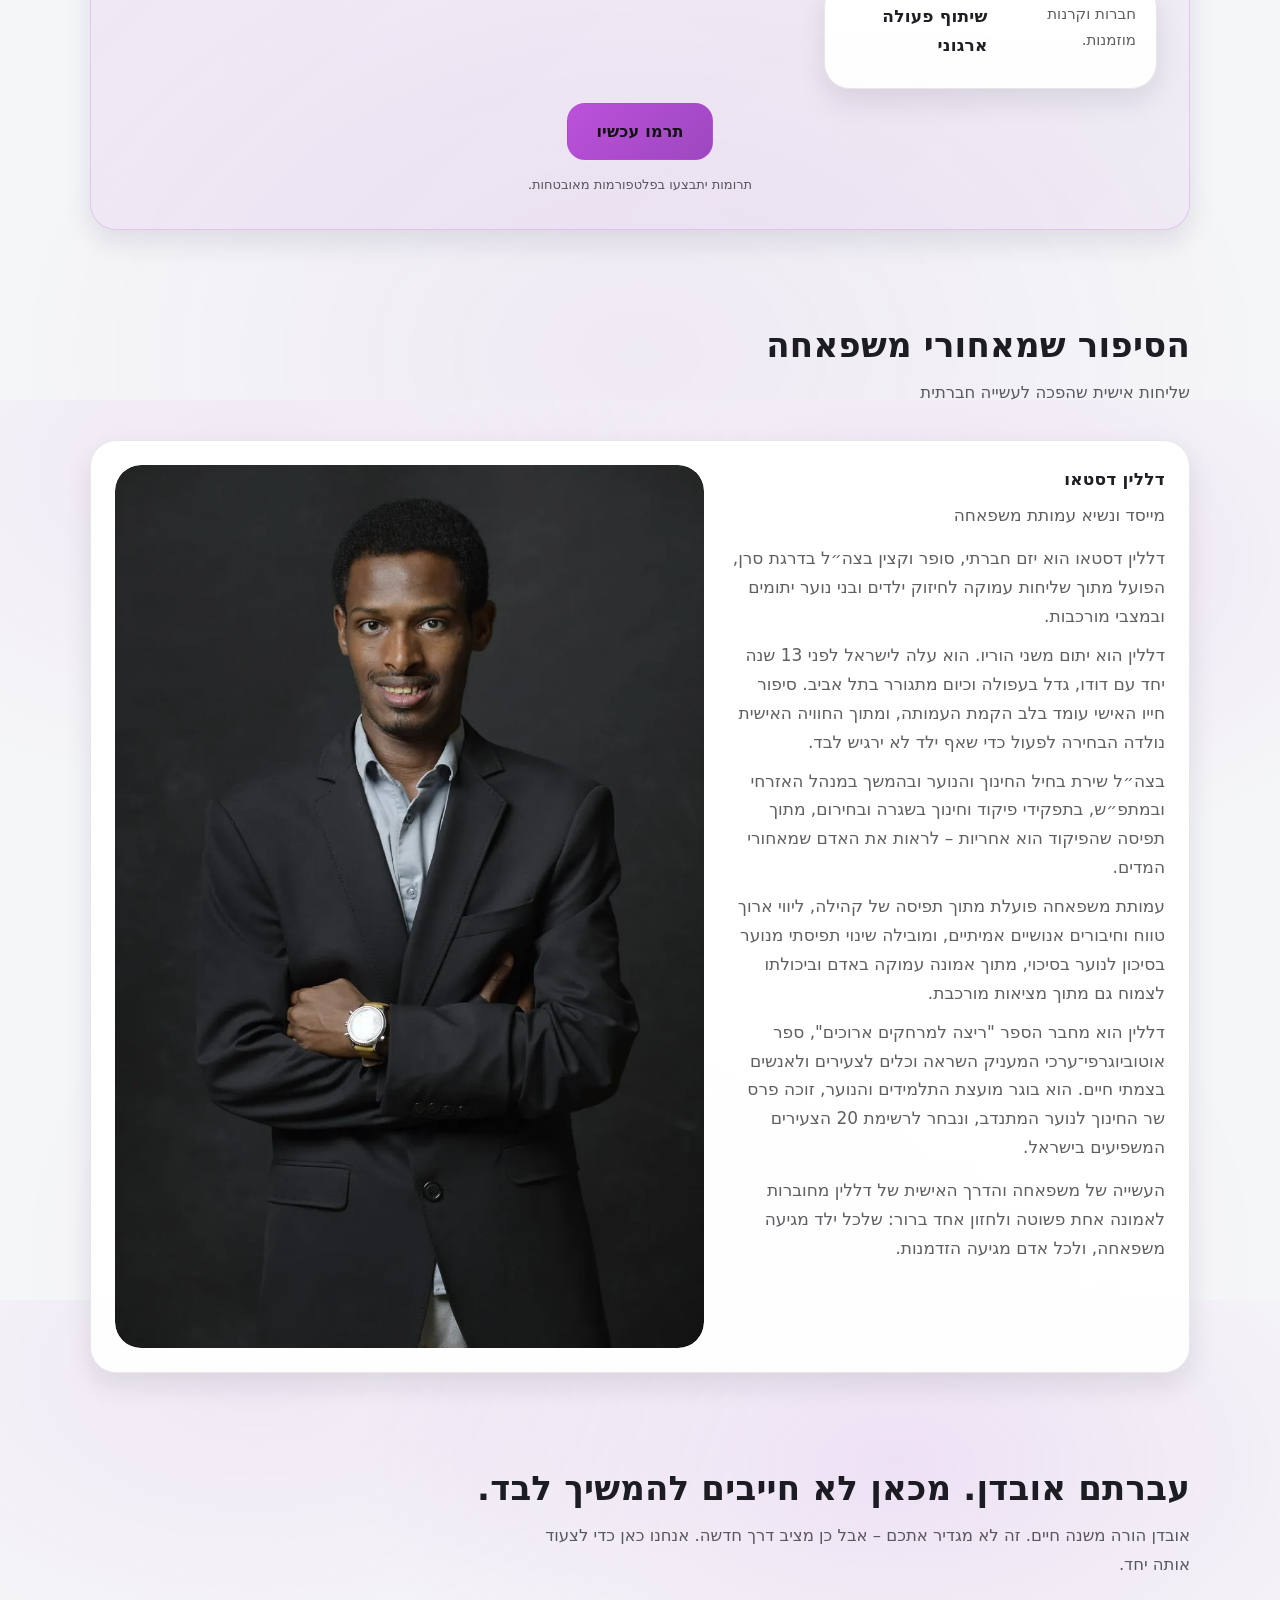
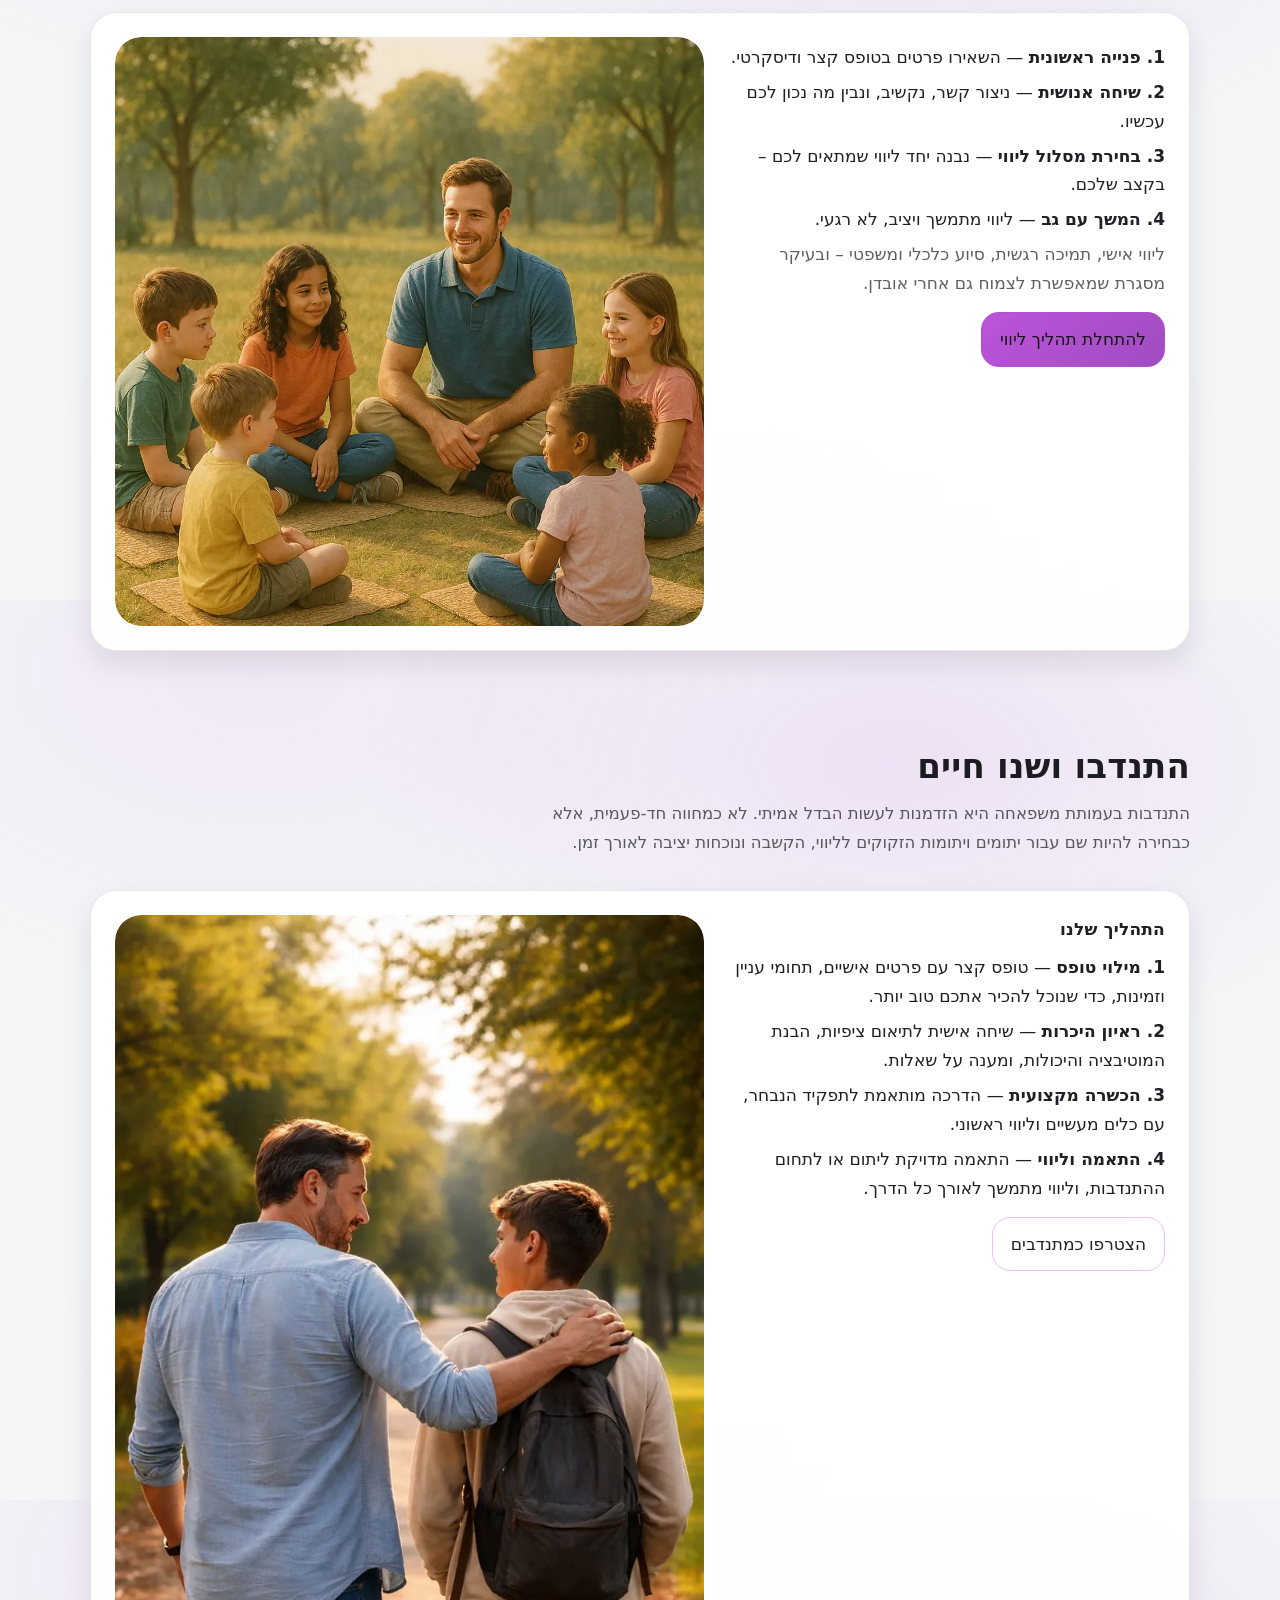
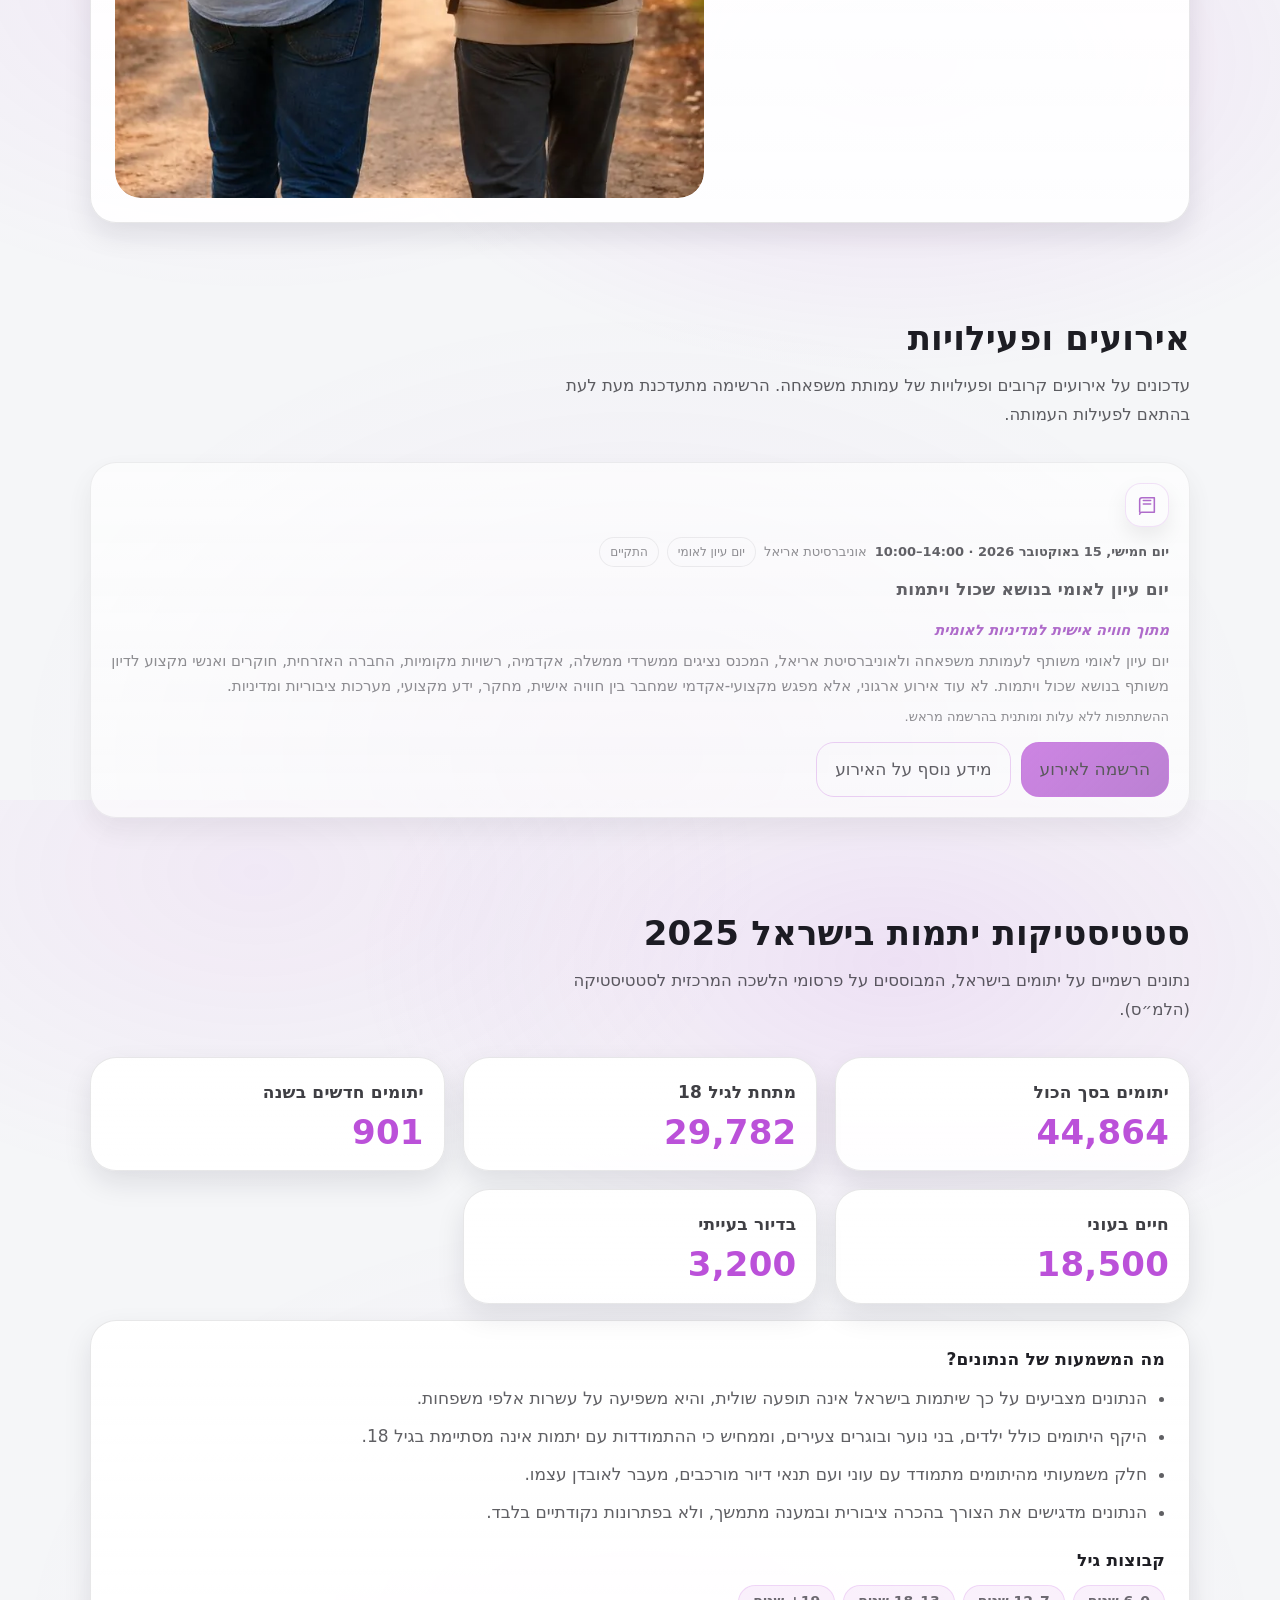
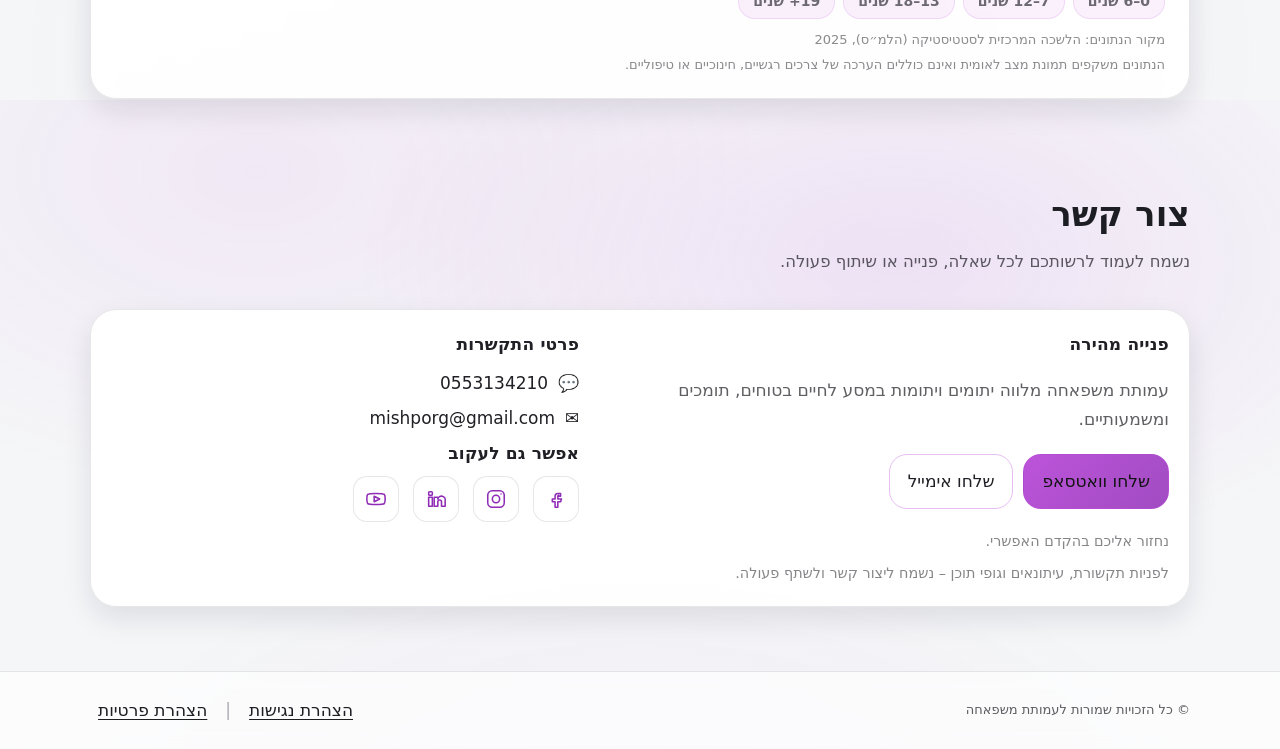
==== commit 04fc319b: "11" ====
--- a/index.html
+++ b/index.html
@@ -233,8 +233,8 @@
     </div>
   </section>
 
-  <!-- ORPHAN WEEK -->
-<section class="section" id="orphanWeek">
+  <!-- ORPHAN WEEK — temporarily disabled via the "hidden" attribute below. Section, content, and JS are untouched; remove hidden to restore. -->
+  <section class="section" id="orphanWeek" hidden>
   <div class="wrap">
     <div class="section__head">
       <h3 class="section__title" data-i18n="orphanWeek.title"></h3>
--- a/css/main_style.css
+++ b/css/main_style.css
@@ -1459,6 +1459,11 @@
    EVENTS – community events & activities
    ========================= */
 
+/* .card sets display:flex, which otherwise beats the browser's default [hidden]{display:none} */
+#eventsEmpty[hidden]{
+  display: none;
+}
+
 #events .event__card{
   flex-direction: column;
   align-items: flex-start;
@@ -1497,6 +1502,10 @@
   color: var(--text);
 }
 
+#events .event__time{
+  unicode-bidi: isolate;
+}
+
 #events .event__location{
   color: var(--muted);
 }
@@ -1513,8 +1522,25 @@
   background: rgba(184,72,216,.08);
 }
 
+#events .event__theme{
+  font-weight: 700;
+  font-style: italic;
+  color: var(--accent-2);
+  font-size: 14.5px;
+}
+
+#events .event__note{
+  font-size: 13px;
+}
+
+#events .event__ctas{
+  display: flex;
+  flex-wrap: wrap;
+  gap: 10px;
+  margin-top: 8px;
+}
+
 #events .event__cta{
-  margin-top: 8px;
   align-self: flex-start;
 }
 
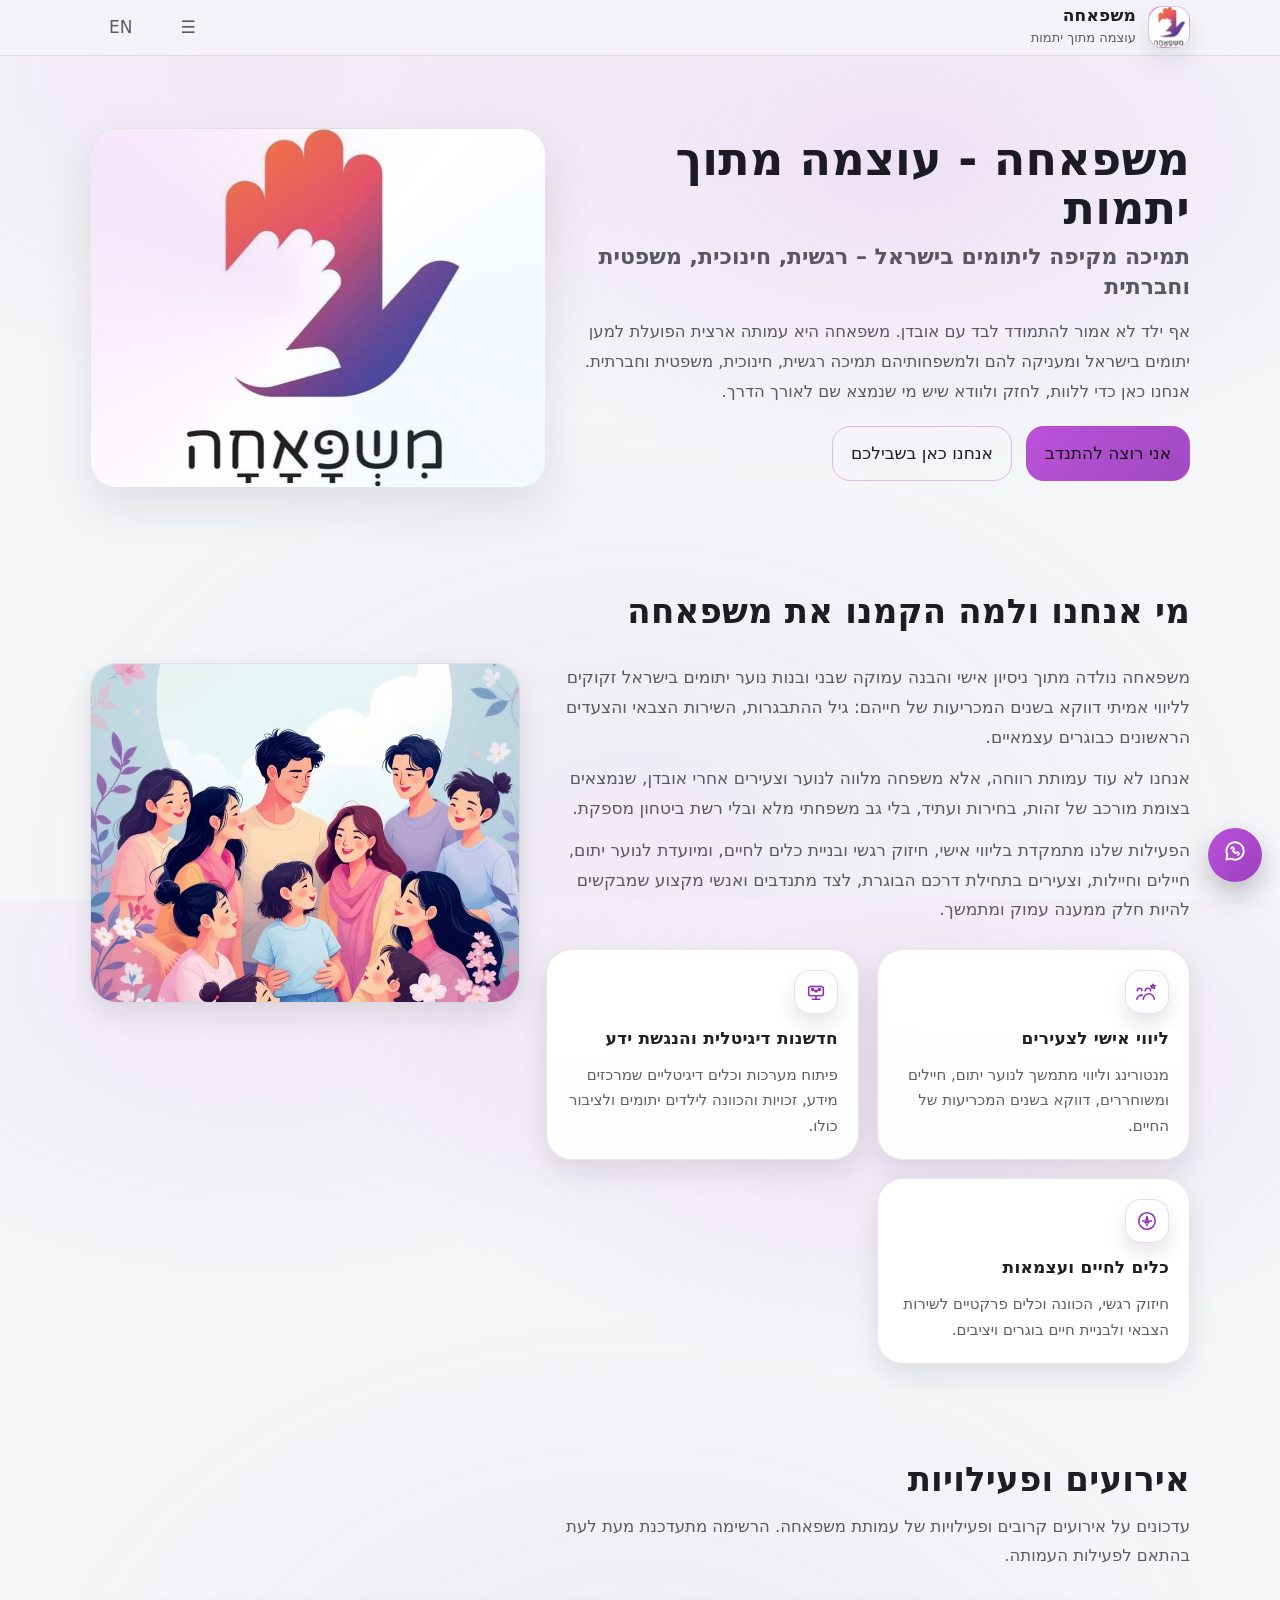
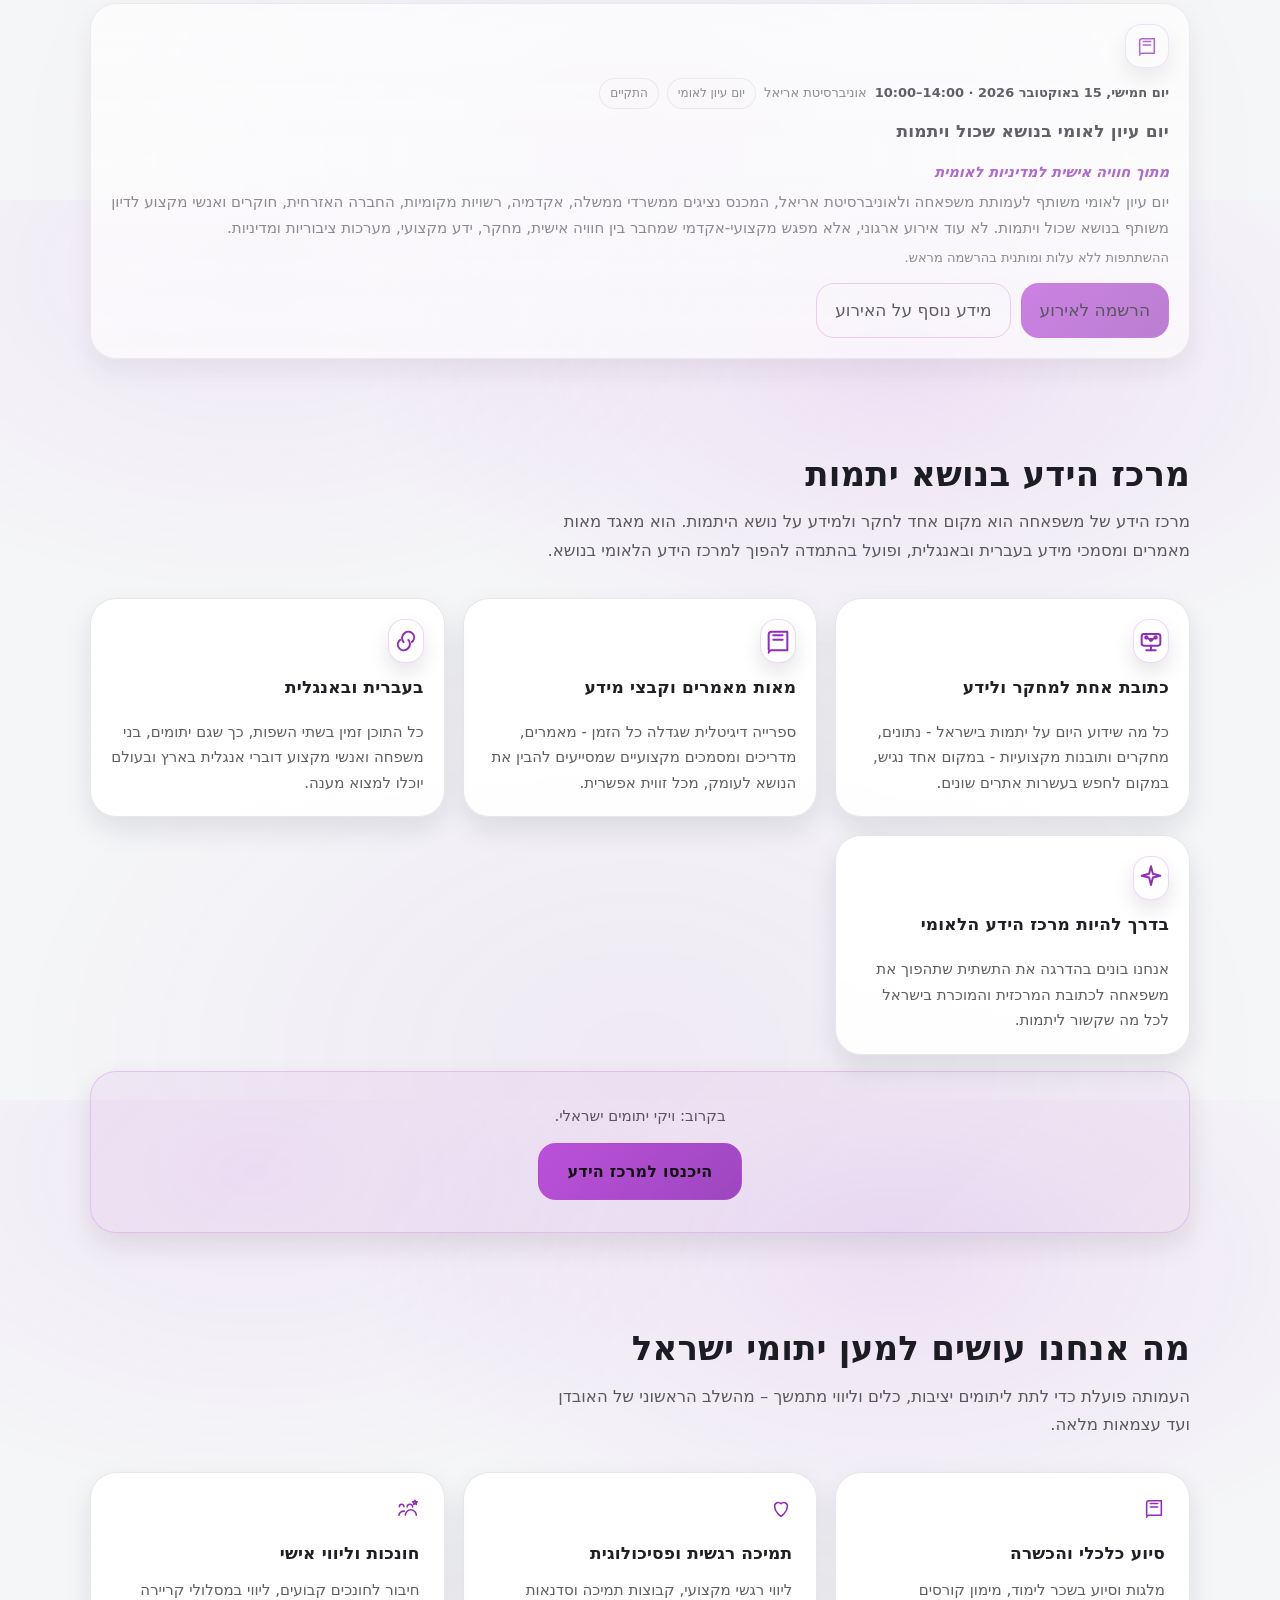
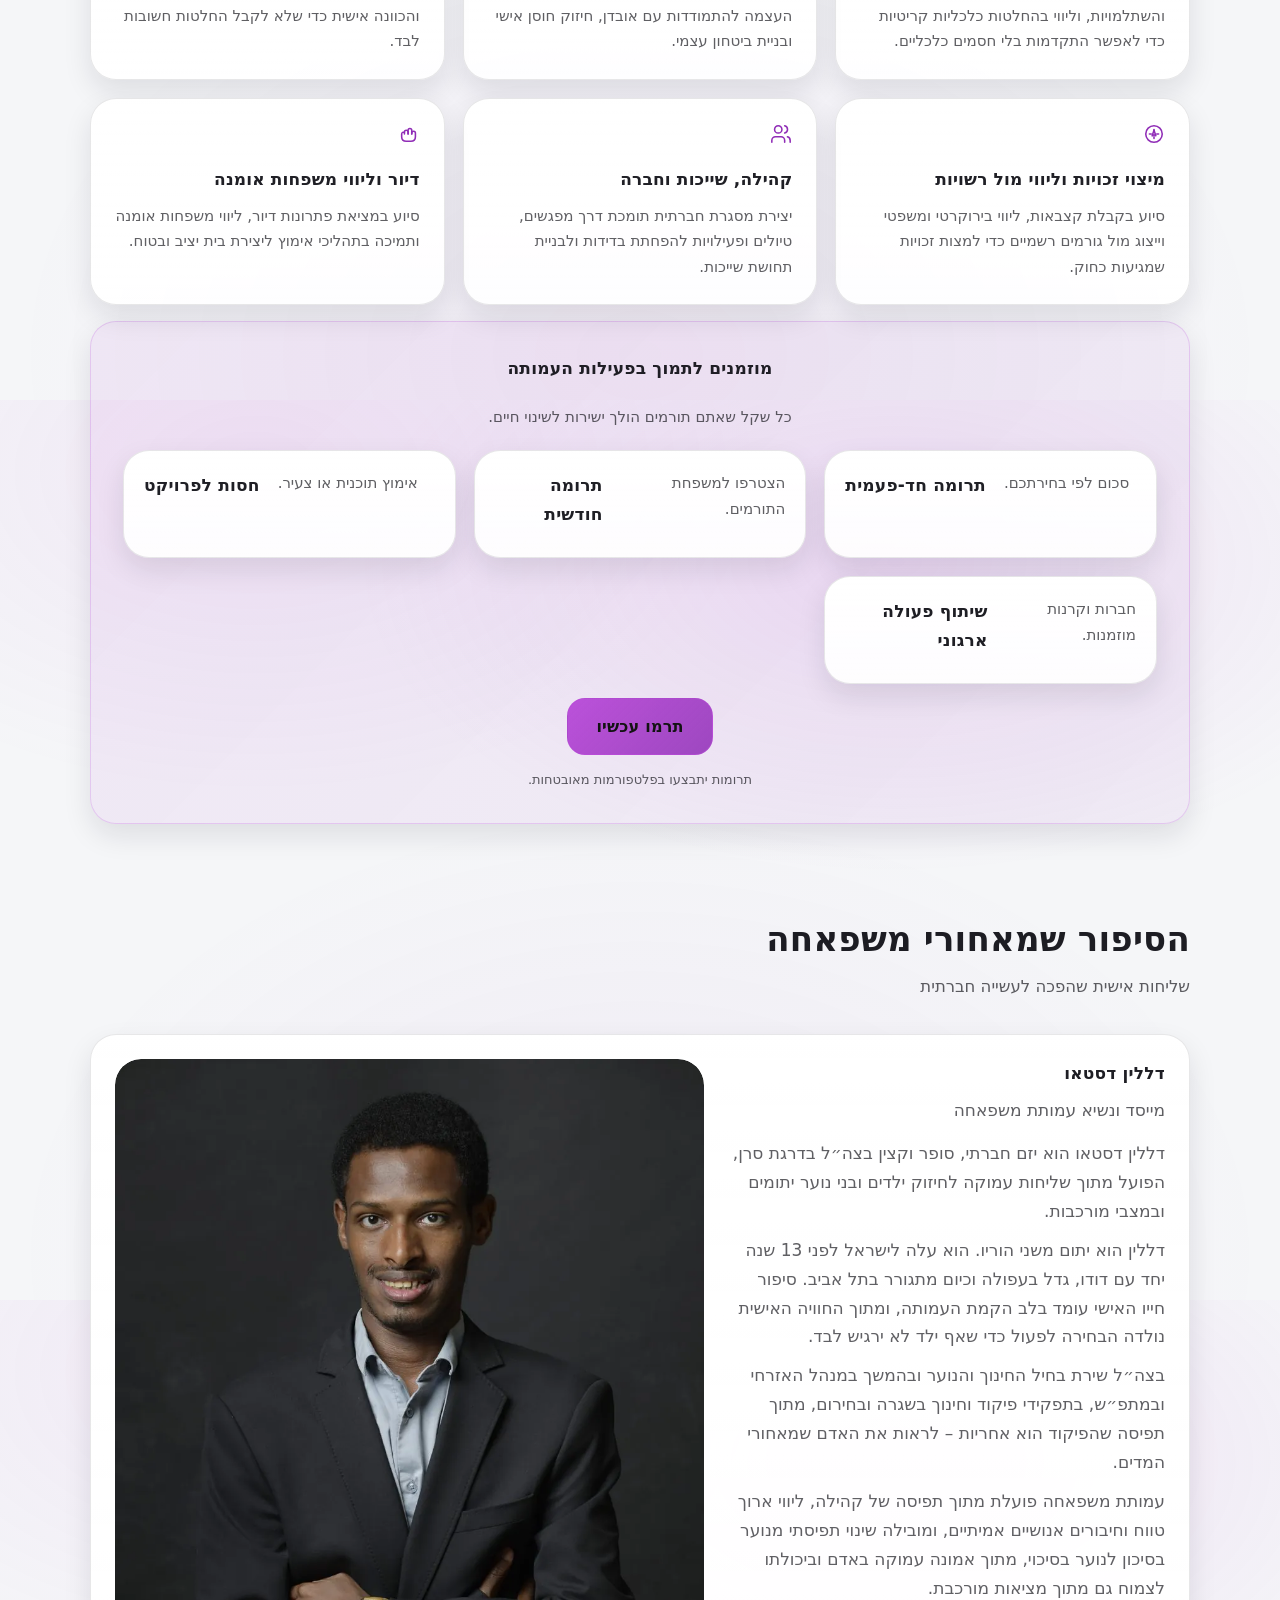
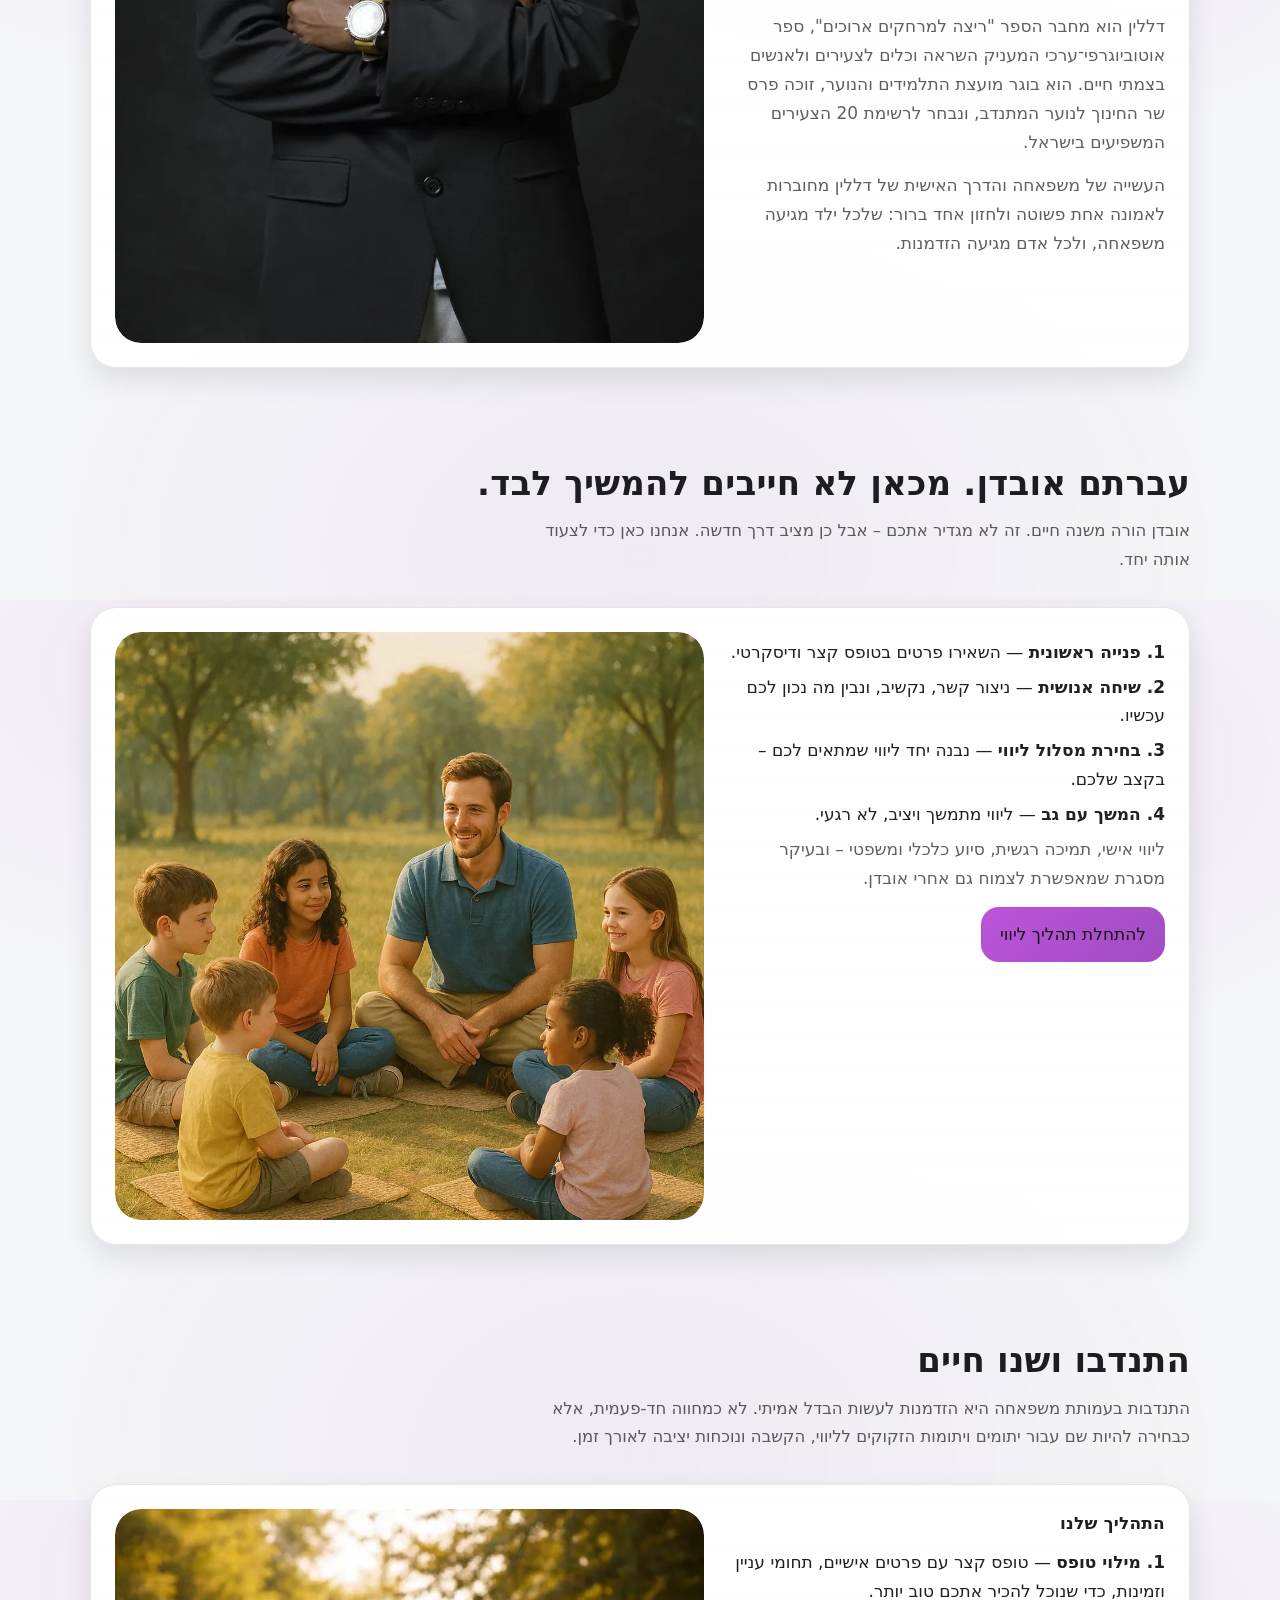
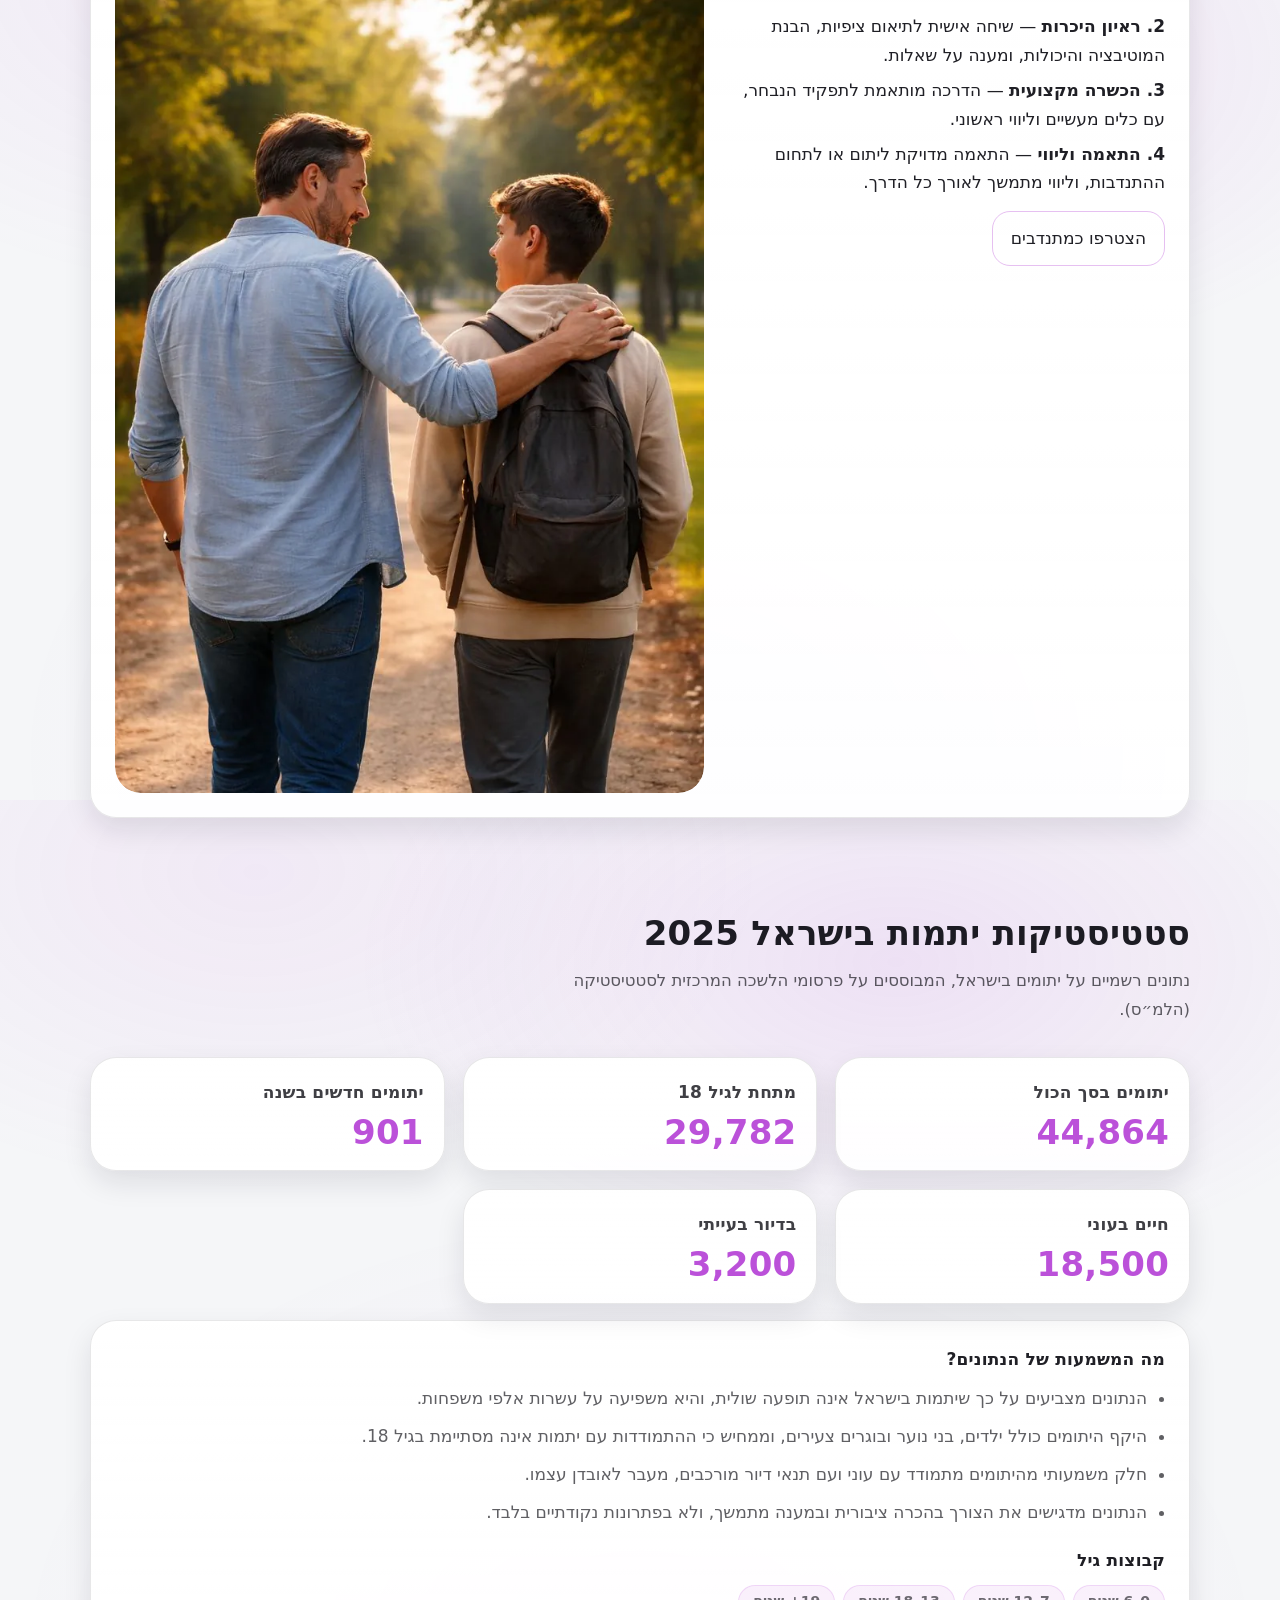
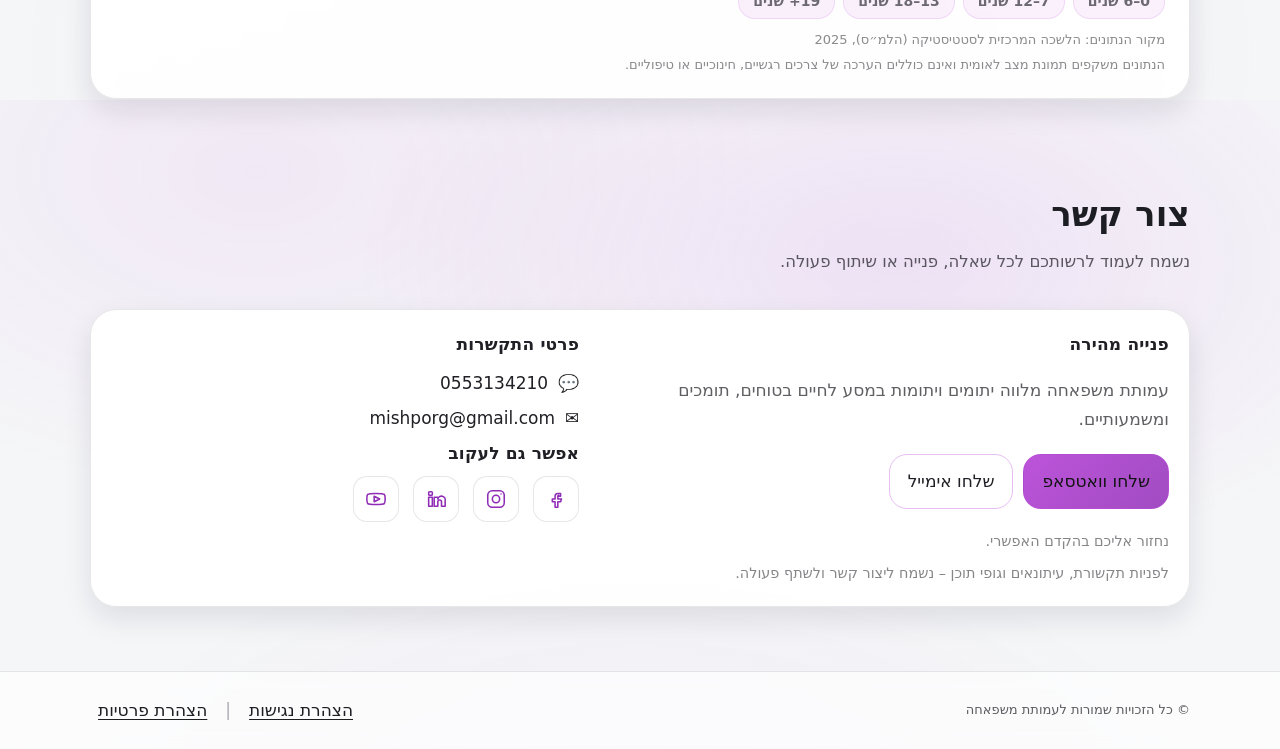
==== commit b698fff6: "111" ====
--- a/index.html
+++ b/index.html
@@ -97,6 +97,24 @@
     </div>
   </section>
 
+  <!-- EVENTS -->
+  <section class="section" id="events">
+    <div class="wrap">
+      <div class="section__head">
+        <h3 class="section__title" data-i18n="events.title"></h3>
+        <p class="section__subtitle" data-i18n="events.intro"></p>
+      </div>
+
+      <!-- Event cards (rendered via JS from lang/*.json events.items) -->
+      <div class="grid" id="eventsItems"></div>
+
+      <!-- Shown by JS when events.items is empty -->
+      <div class="card" id="eventsEmpty" hidden>
+        <div class="muted" data-i18n="events.emptyState"></div>
+      </div>
+    </div>
+  </section>
+
   <!-- KNOWLEDGE -->
   <section class="section" id="knowledge">
     <div class="wrap">
@@ -215,24 +233,6 @@
     </div>
   </section>
 
-  <!-- EVENTS -->
-  <section class="section" id="events">
-    <div class="wrap">
-      <div class="section__head">
-        <h3 class="section__title" data-i18n="events.title"></h3>
-        <p class="section__subtitle" data-i18n="events.intro"></p>
-      </div>
-
-      <!-- Event cards (rendered via JS from lang/*.json events.items) -->
-      <div class="grid" id="eventsItems"></div>
-
-      <!-- Shown by JS when events.items is empty -->
-      <div class="card" id="eventsEmpty" hidden>
-        <div class="muted" data-i18n="events.emptyState"></div>
-      </div>
-    </div>
-  </section>
-
   <!-- ORPHAN WEEK — temporarily disabled via the "hidden" attribute below. Section, content, and JS are untouched; remove hidden to restore. -->
   <section class="section" id="orphanWeek" hidden>
   <div class="wrap">
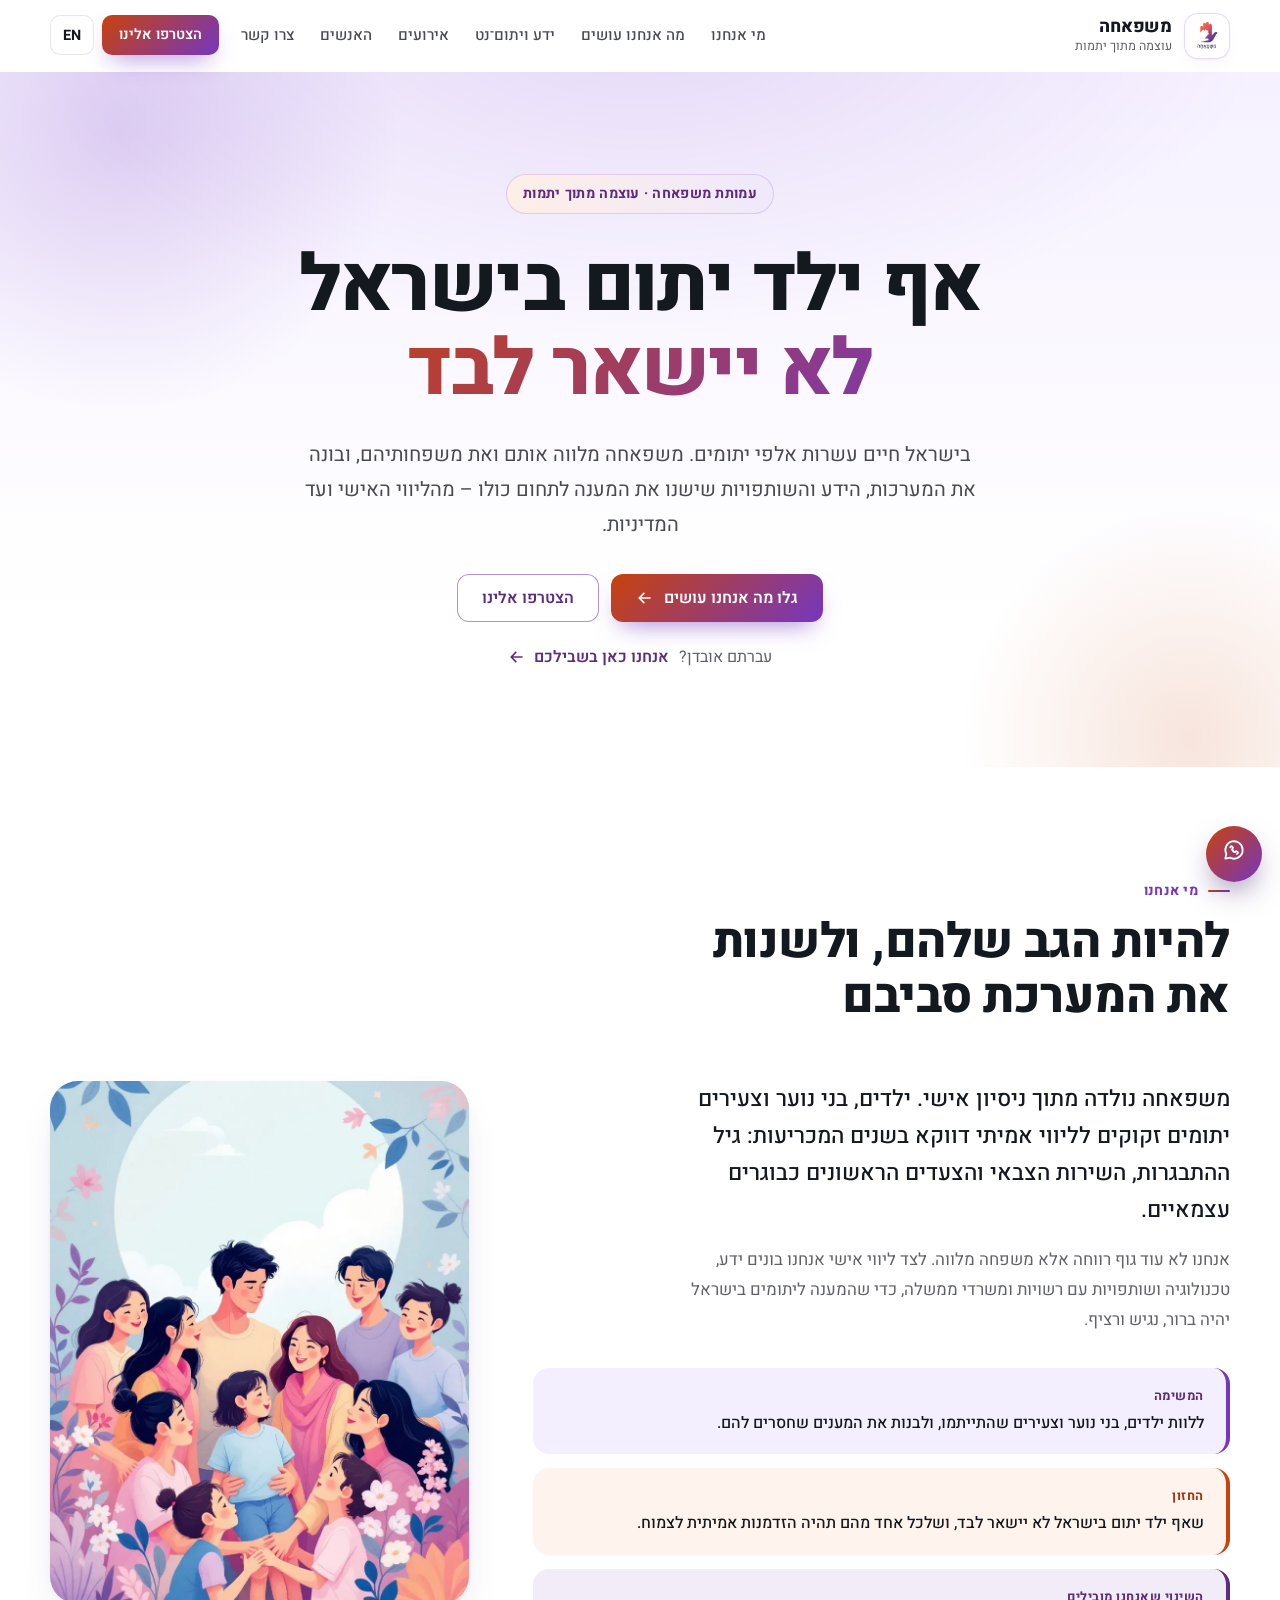
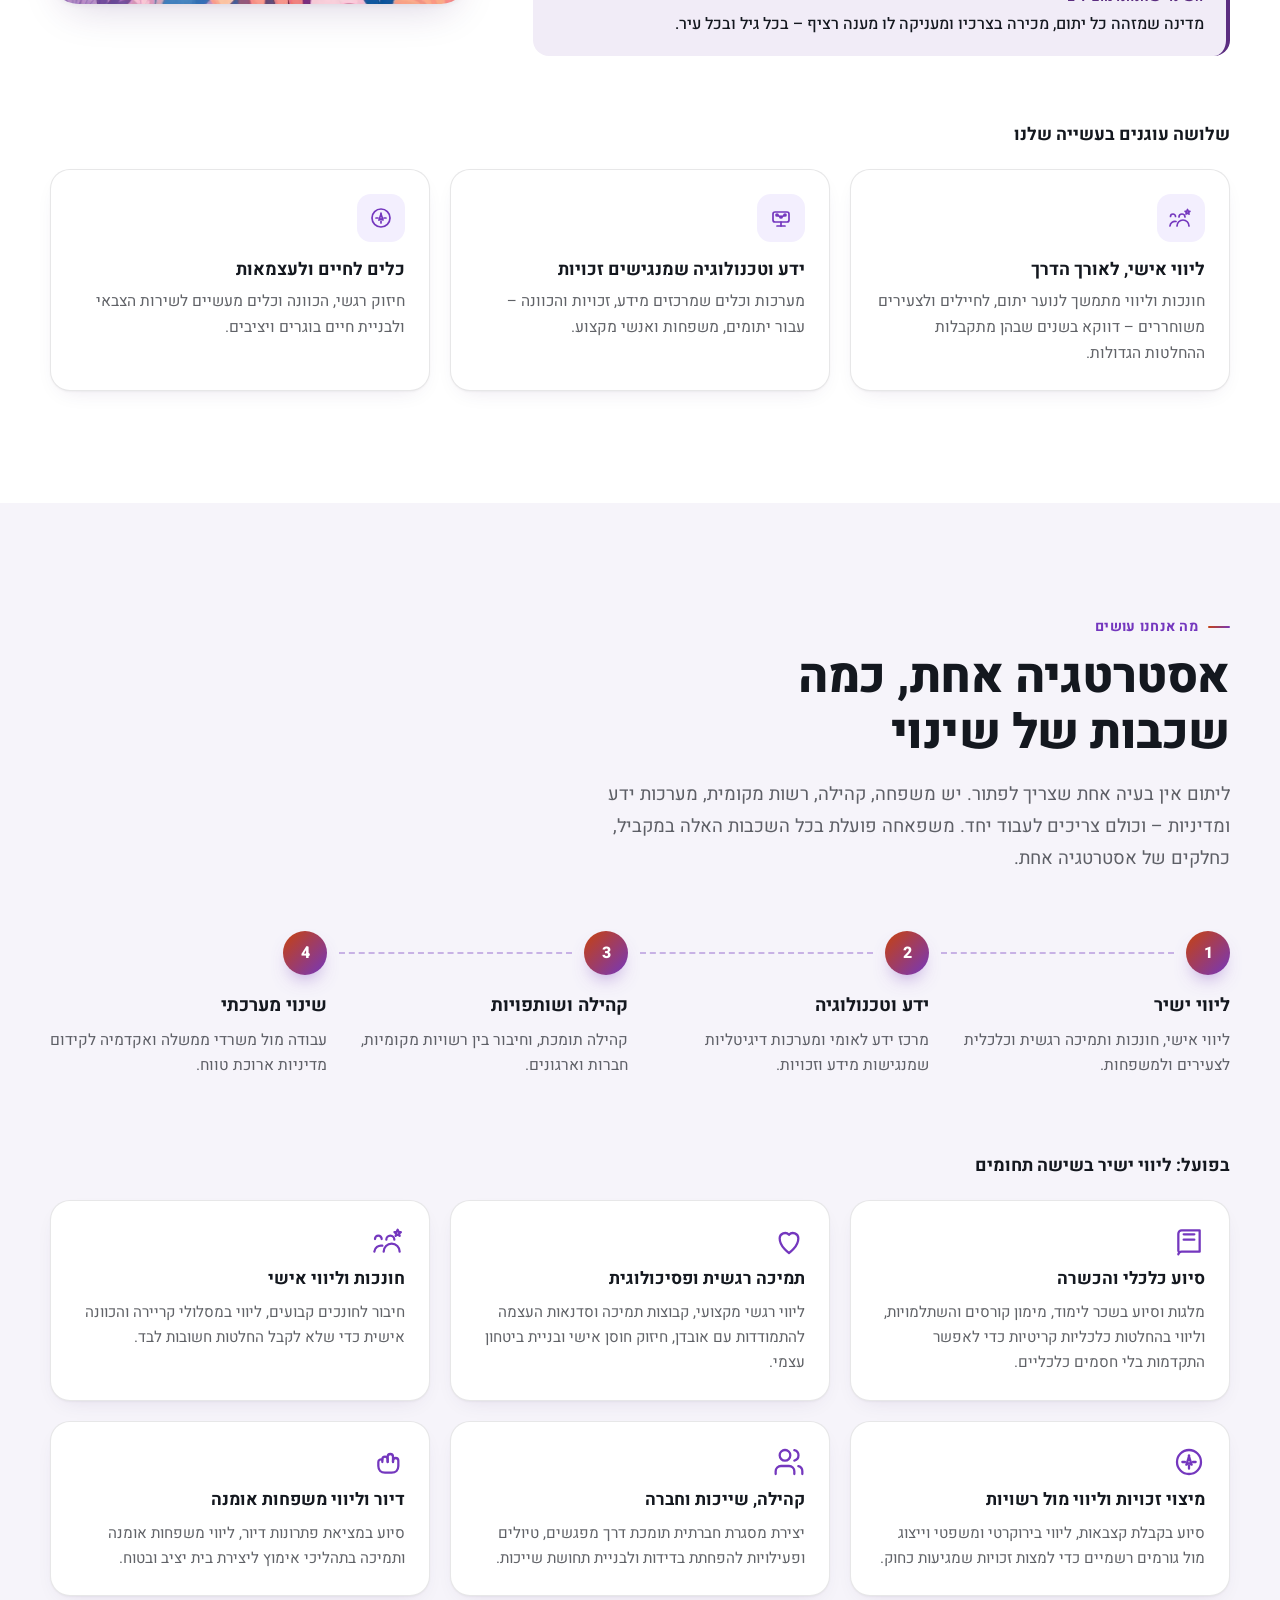
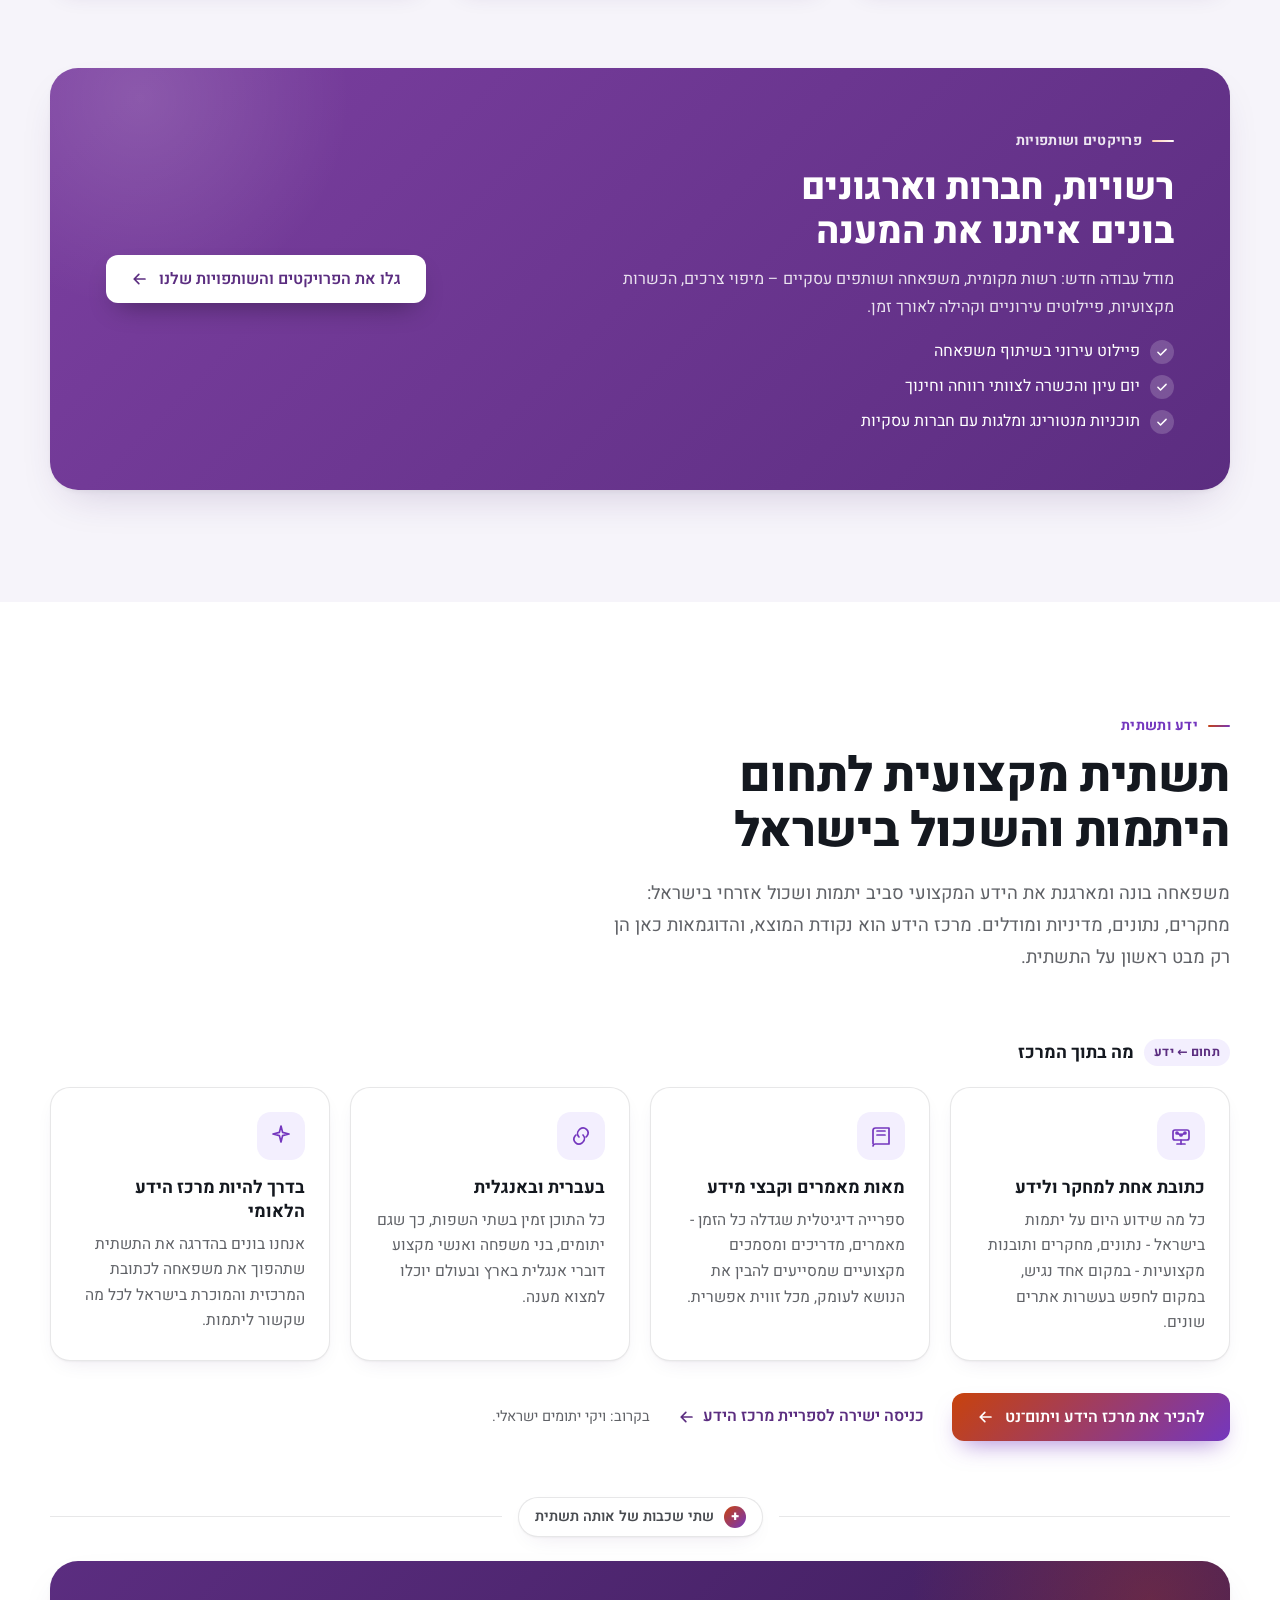
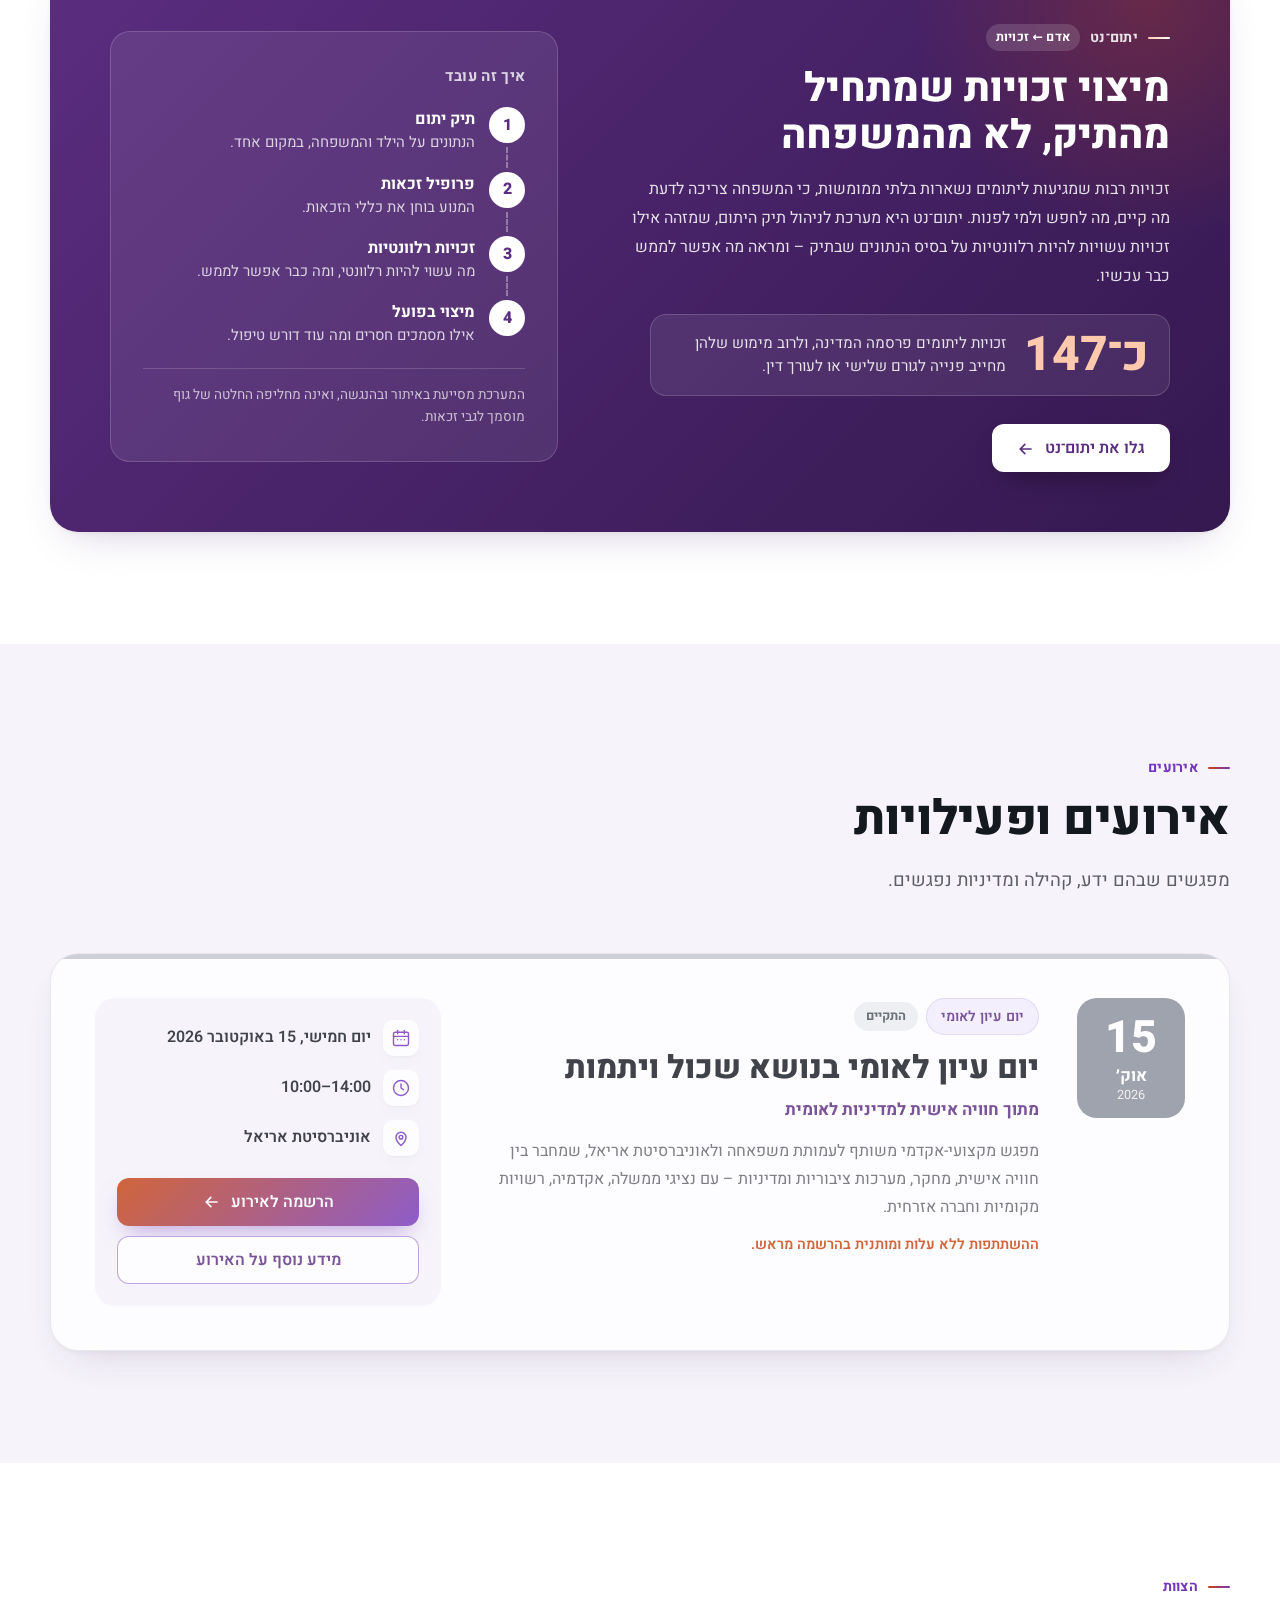
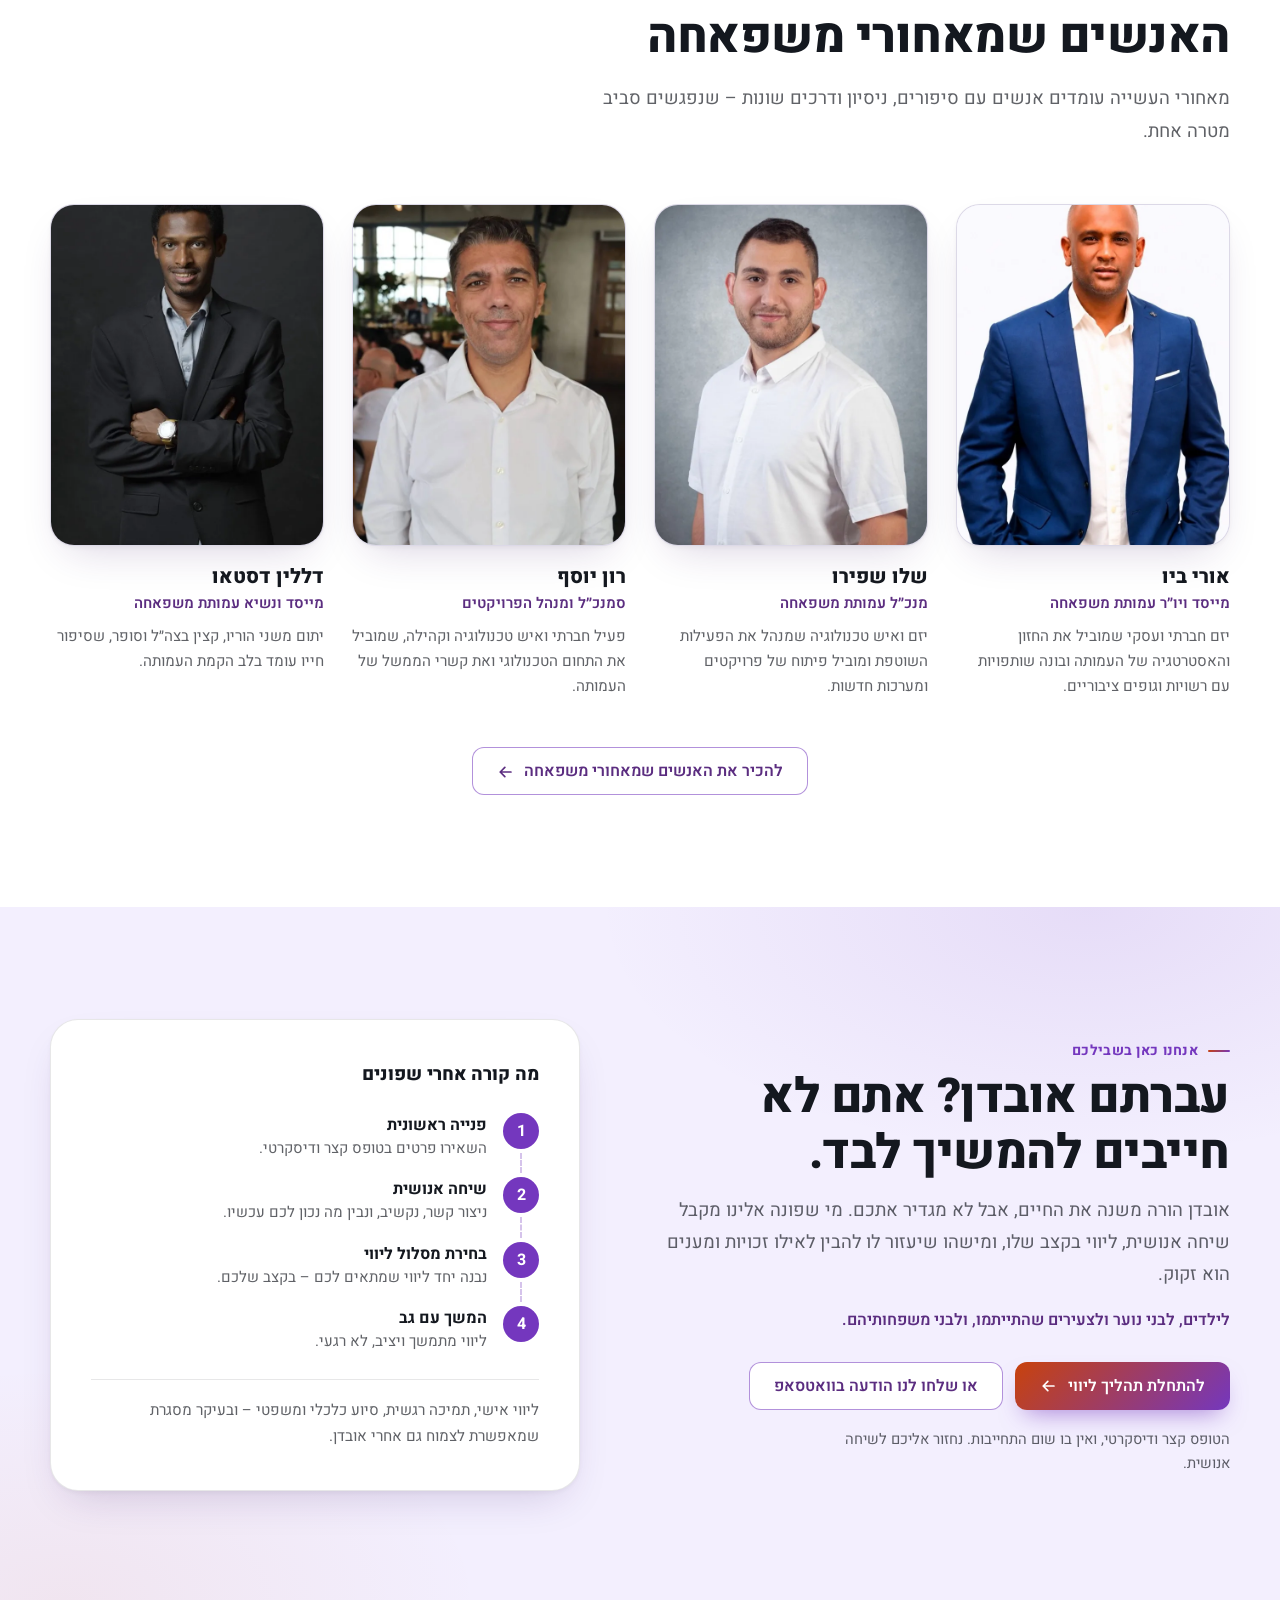
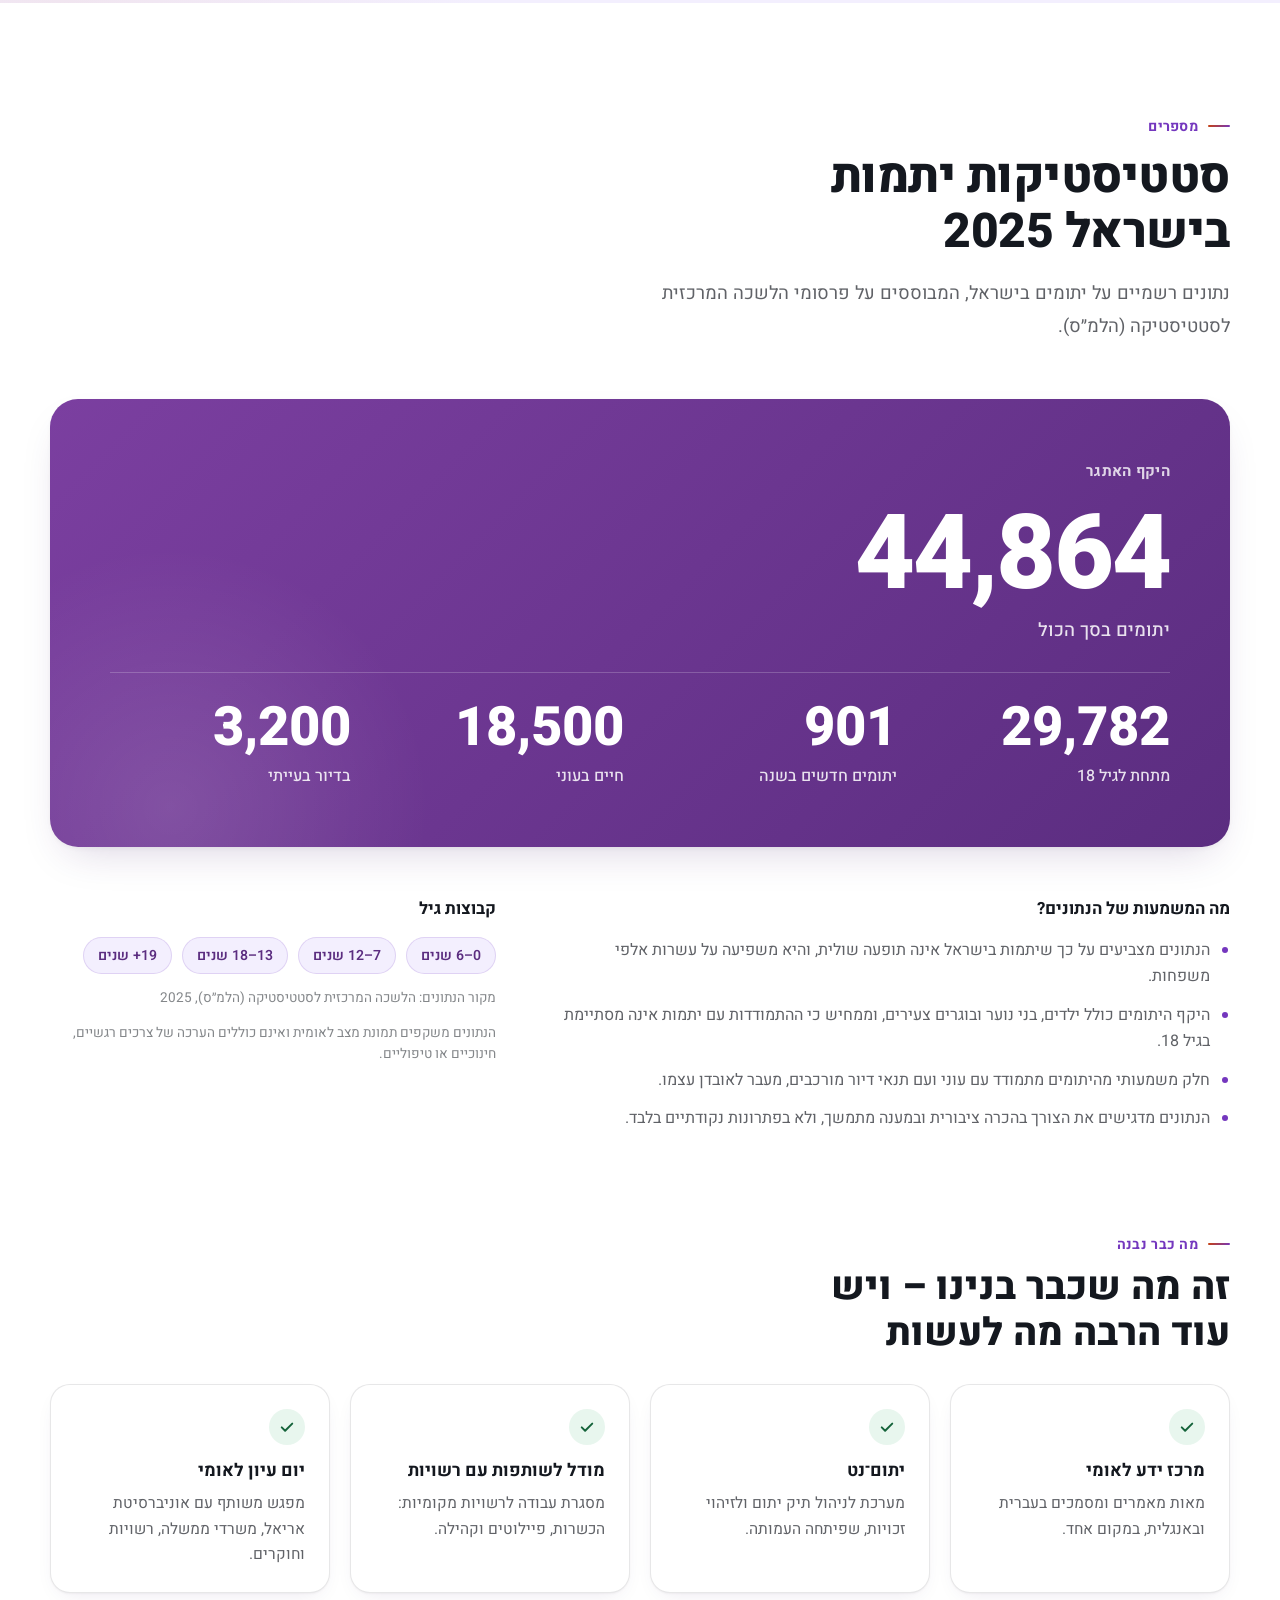
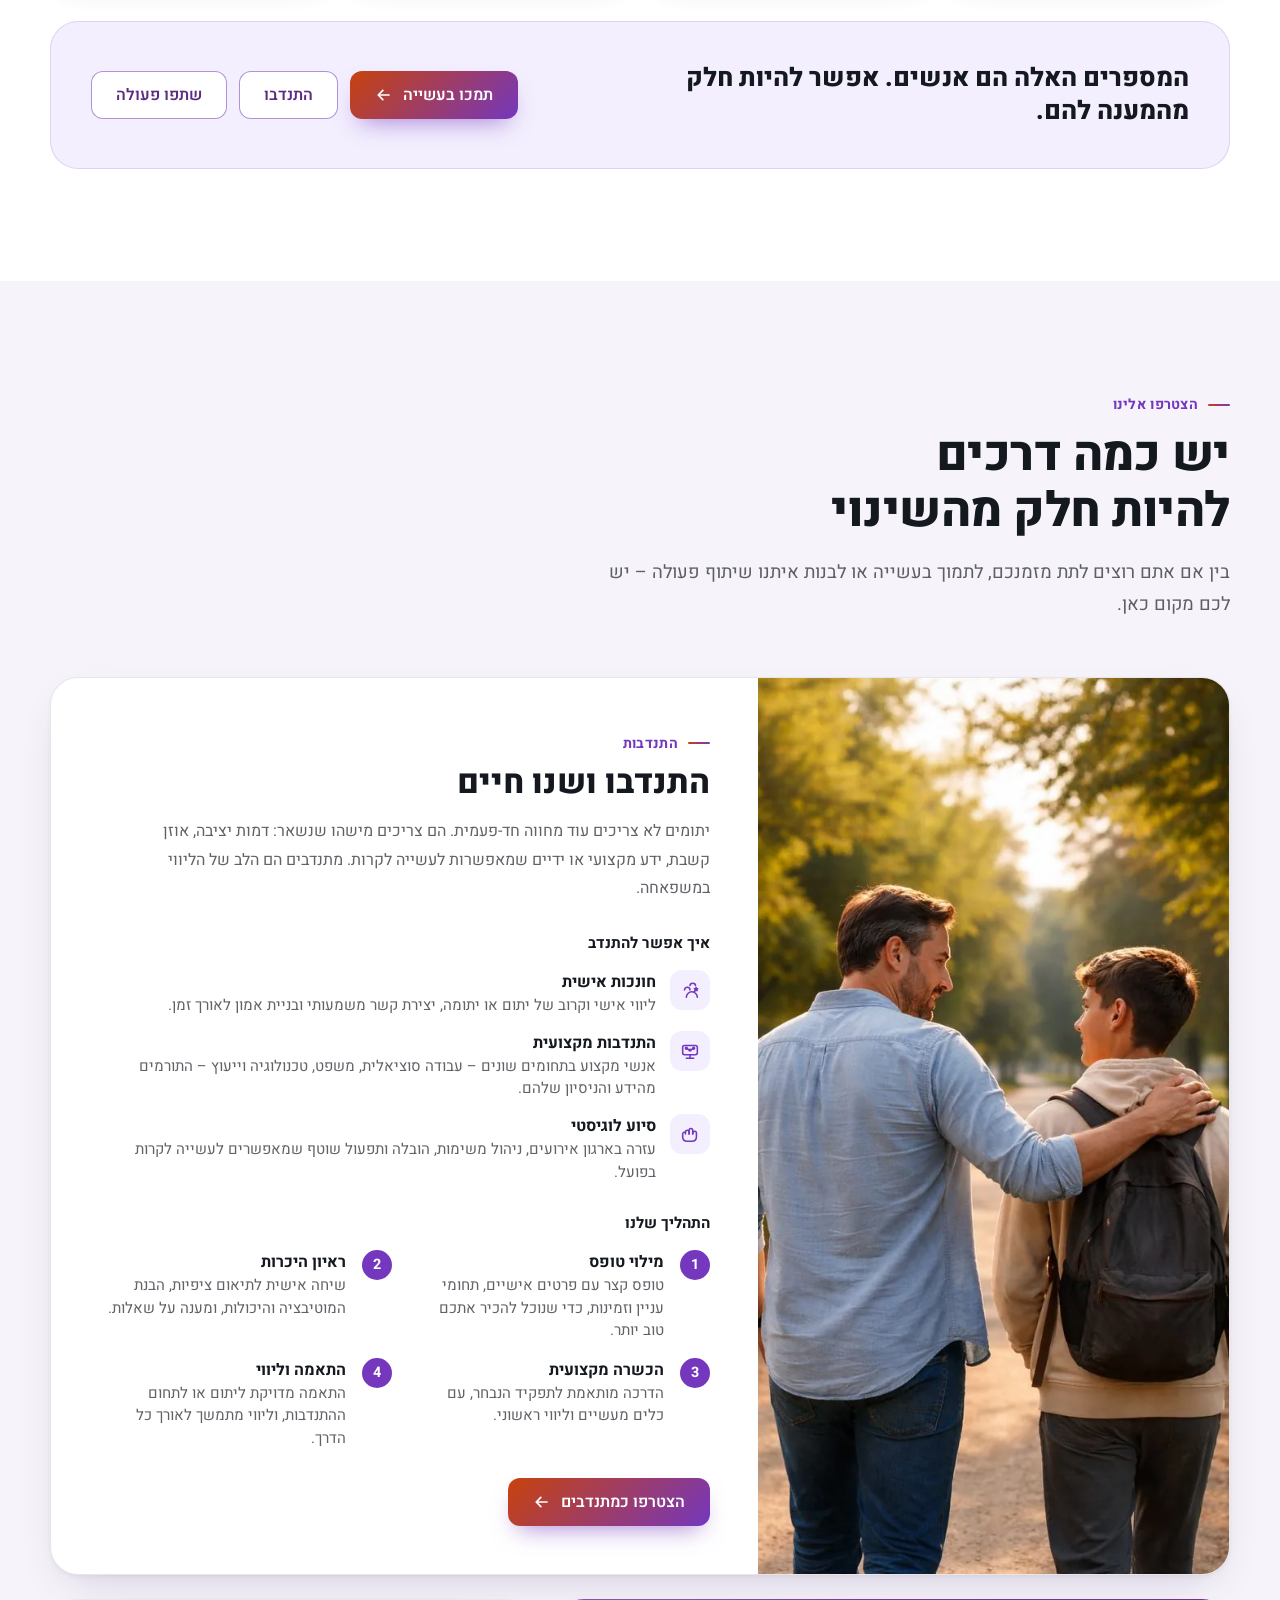
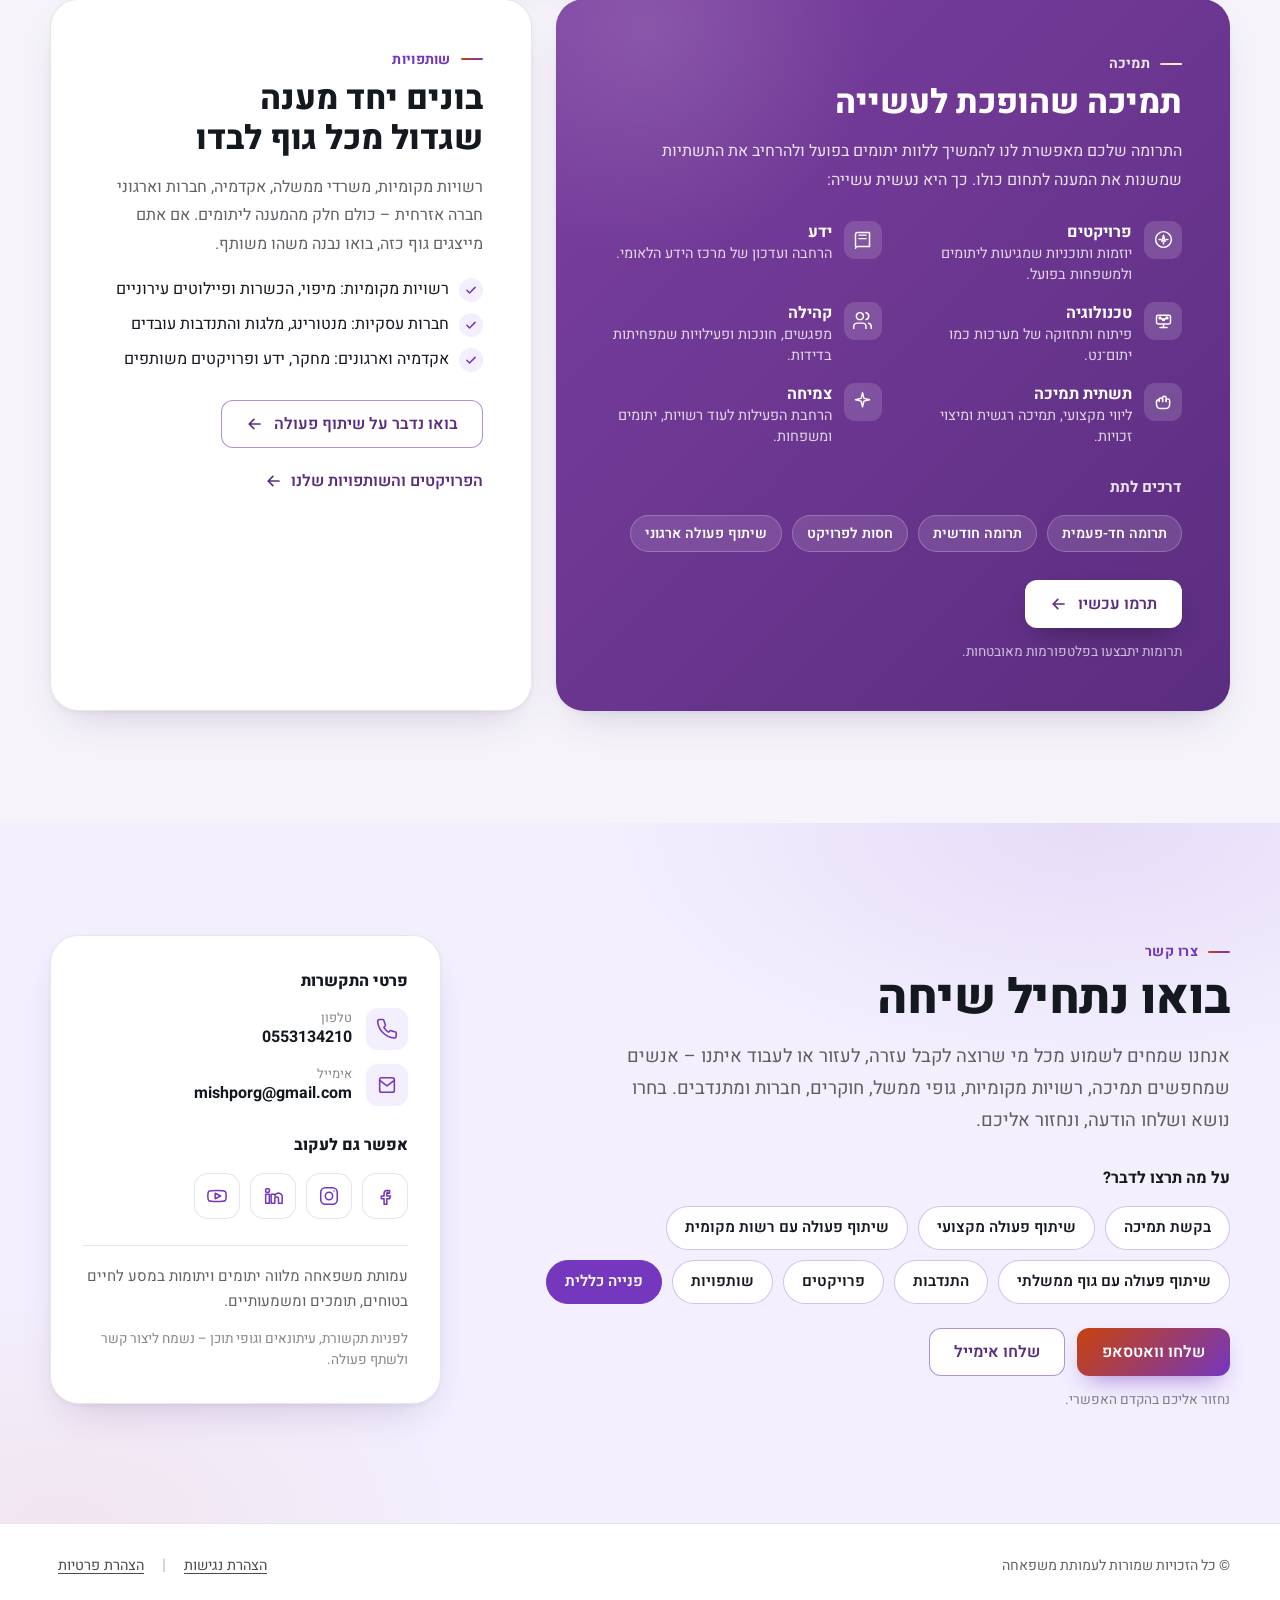
==== commit 612344c3: "2.8" ====
--- a/index.html
+++ b/index.html
@@ -10,11 +10,12 @@
 
   <meta charset="utf-8" />
   <meta name="viewport" content="width=device-width,initial-scale=1" />
+  <meta name="theme-color" content="#7437be" />
 
   <!-- Default (Hebrew) title/description in raw HTML so search engines see real text even before JS runs.
        The JS still overwrites these on language toggle for the in-browser experience. -->
   <title data-i18n="meta.title">משפאחה - עוצמה מתוך יתמות | תמיכה ליתומים בישראל</title>
-  <meta name="description" content="עמותת משפאחה מעניקה ליתומים ולמשפחותיהם בישראל תמיכה רגשית, חינוכית, משפטית וחברתית - ליווי אישי, חונכות, מיצוי זכויות ומרכז ידע." />
+  <meta name="description" content="עמותת משפאחה מלווה יתומים ומשפחות שכולות בישראל, ובונה מערכות, ידע ושותפויות שמשנים את המענה לתחום כולו - ליווי אישי, מרכז ידע לאומי, יתום־נט, אירועים ופרויקטים עם רשויות." />
 
   <!-- Open Graph / social share preview.
        TODO once the site has a live domain: og:image/og:url should be ABSOLUTE URLs
@@ -24,212 +25,210 @@
   <meta property="og:type" content="website" />
   <meta property="og:site_name" content="עמותת משפאחה" />
   <meta property="og:title" content="משפאחה - עוצמה מתוך יתמות" />
-  <meta property="og:description" content="תמיכה מקיפה ליתומים בישראל - רגשית, חינוכית, משפטית וחברתית. הצטרפו כמתנדבים או תמכו בפעילות העמותה." />
+  <meta property="og:description" content="אף ילד יתום בישראל לא יישאר לבד. ליווי אישי, ידע, טכנולוגיה ושותפויות לשינוי המענה ליתומים." />
   <meta property="og:image" content="assets/img/logo.png" />
   <meta property="og:locale" content="he_IL" />
 
   <!-- Twitter/X card -->
   <meta name="twitter:card" content="summary_large_image" />
   <meta name="twitter:title" content="משפאחה - עוצמה מתוך יתמות" />
-  <meta name="twitter:description" content="תמיכה מקיפה ליתומים בישראל - רגשית, חינוכית, משפטית וחברתית." />
+  <meta name="twitter:description" content="אף ילד יתום בישראל לא יישאר לבד. ליווי אישי, ידע, טכנולוגיה ושותפויות לשינוי המענה ליתומים." />
   <meta name="twitter:image" content="assets/img/logo.png" />
 
   <link rel="icon" href="assets/img/logo.png" type="image/png" />
+
+  <!-- Heebo: the typeface shared by the whole Mishpacha ecosystem (system fonts are the fallback). -->
+  <link rel="preconnect" href="https://fonts.googleapis.com" />
+  <link rel="preconnect" href="https://fonts.gstatic.com" crossorigin />
+  <link rel="stylesheet" href="https://fonts.googleapis.com/css2?family=Heebo:wght@400;500;600;700;800&display=swap" />
+
   <link rel="stylesheet" href="css/main_style.css" />
 </head>
 
 <body>
+  <a class="skip-link" href="#main" data-i18n="ui.skipLink"></a>
+
   <!-- TOP BAR -->
   <header class="topbar" id="top">
     <div class="wrap topbar__inner">
-      <div class="brand">
-        <div class="brand__mark" data-img="logo" aria-hidden="true"></div>
-        <div class="brand__text">
-          <div class="brand__title" data-i18n="brand.title"></div>
-          <div class="brand__subtitle" data-i18n="brand.subtitle"></div>
-        </div>
-      </div>
+      <a class="brand" href="#top">
+        <span class="brand__mark" data-img="logo" aria-hidden="true"></span>
+        <span class="brand__text">
+          <span class="brand__title" data-i18n="brand.title"></span>
+          <span class="brand__subtitle" data-i18n="brand.subtitle"></span>
+        </span>
+      </a>
 
       <div class="topbar__actions">
-        <button class="btn btn--ghost topbar__menuBtn" id="menuToggle" type="button" aria-expanded="false" aria-controls="navLinks">☰ </button>
-
         <nav class="nav" id="navLinks" aria-label="Main navigation"></nav>
 
-        <button class="btn btn--ghost" id="langToggle" type="button">
+        <button class="langToggle" id="langToggle" type="button">
           <span data-i18n="ui.langToggle"></span>
         </button>
+
+        <button class="menuBtn" id="menuToggle" type="button" aria-expanded="false" aria-controls="navLinks">
+          <span class="menuBtn__bars" aria-hidden="true"></span>
+          <span class="sr-only" data-i18n="ui.menu"></span>
+        </button>
       </div>
     </div>
   </header>
 
+  <main id="main">
+
   <!-- HERO -->
-  <section class="hero">
+  <section class="hero" id="hero" aria-labelledby="heroTitle">
+    <div class="hero__bg" aria-hidden="true">
+      <span class="orb orb--a"></span>
+      <span class="orb orb--b"></span>
+    </div>
+
     <div class="wrap hero__inner">
-      <div class="hero__text">
-        <h1 class="hero__h1" data-i18n="hero.title"></h1>
-        <h2 class="hero__h2" data-i18n="hero.subtitle"></h2>
-        <p class="hero__p" data-i18n="hero.text"></p>
-
-        <div class="hero__cta" id="heroCtas"></div>
-      </div>
-
-      <div class="hero__art" data-img="hero" aria-hidden="true"></div>
-
+      <p class="eyebrow eyebrow--pill" data-i18n="hero.eyebrow"></p>
+
+      <h1 class="hero__title" id="heroTitle">
+        <span data-i18n="hero.titleLead"></span>
+        <span class="grad-text" data-i18n="hero.titleAccent"></span>
+      </h1>
+
+      <p class="hero__text" data-i18n="hero.text"></p>
+
+      <div class="cta-row hero__cta" id="heroCtas"></div>
+
+      <p class="hero__support">
+        <span data-i18n="hero.support.text"></span>
+        <a class="link-arrow" href="#help" data-i18n="hero.support.link"></a>
+      </p>
+
+      <!-- Next upcoming event (rendered by JS from events.items; hidden when there is none) -->
+      <div class="nextEvent" id="nextEvent" hidden></div>
     </div>
   </section>
 
   <!-- ABOUT -->
-  <section class="section" id="about">
-    <div class="wrap">
-      <div class="section__head">
-        <h3 class="section__title" data-i18n="about.title"></h3>
-      </div>
+  <section class="section" id="about" aria-labelledby="aboutTitle">
+    <div class="wrap">
+      <header class="section__head">
+        <p class="eyebrow" data-i18n="about.eyebrow"></p>
+        <h2 class="section__title" id="aboutTitle" data-i18n="about.title"></h2>
+      </header>
 
       <div class="about">
-        <div>
-          <div id="aboutIntro"></div>
-          <div class="about__cards" id="aboutPillars"></div>
+        <div class="about__main">
+          <div class="about__intro" id="aboutIntro"></div>
+          <div class="statements" id="aboutStatements"></div>
         </div>
 
         <div class="about__visual" data-img="about" aria-hidden="true"></div>
-
-      </div>
+      </div>
+
+      <h3 class="subhead" data-i18n="about.pillarsTitle"></h3>
+      <div class="pillars" id="aboutPillars"></div>
+    </div>
+  </section>
+
+  <!-- SERVICES / WHAT WE DO -->
+  <section class="section section--alt" id="services" aria-labelledby="servicesTitle">
+    <div class="wrap">
+      <header class="section__head">
+        <p class="eyebrow" data-i18n="services.eyebrow"></p>
+        <h2 class="section__title" id="servicesTitle" data-i18n="services.title"></h2>
+        <p class="section__intro" data-i18n="services.intro"></p>
+      </header>
+
+      <ol class="layers" id="servicesLayers"></ol>
+
+      <h3 class="subhead" data-i18n="services.itemsTitle"></h3>
+      <div class="grid grid--3" id="servicesItems"></div>
+
+      <!-- Projects & partnerships preview -> dedicated landing page -->
+      <div class="band">
+        <div class="band__text">
+          <p class="eyebrow eyebrow--light" data-i18n="services.partnership.eyebrow"></p>
+          <h3 class="band__title" data-i18n="services.partnership.title"></h3>
+          <p class="band__lead" data-i18n="services.partnership.text"></p>
+          <ul class="checklist checklist--light" id="partnershipPoints"></ul>
+        </div>
+        <div class="band__cta">
+          <a class="btn btn--light btn--arrow" id="projectsCta" href="#" target="_blank" rel="noopener"
+             data-i18n="services.partnership.cta"></a>
+        </div>
+      </div>
+    </div>
+  </section>
+
+  <!-- KNOWLEDGE CENTER + YATOM-NET -->
+  <section class="section" id="knowledge" aria-labelledby="knowledgeTitle">
+    <div class="wrap">
+      <header class="section__head">
+        <p class="eyebrow" data-i18n="knowledge.eyebrow"></p>
+        <h2 class="section__title" id="knowledgeTitle" data-i18n="knowledge.title"></h2>
+        <p class="section__intro" data-i18n="knowledge.intro"></p>
+      </header>
+
+      <h3 class="subhead"><span class="tagChip" data-i18n="knowledge.tag"></span> <span data-i18n="knowledge.cardsTitle"></span></h3>
+      <div class="grid grid--4" id="knowledgeSections"></div>
+
+      <div class="knowledge__actions">
+        <a class="btn btn--primary btn--arrow" id="systemsCta" href="#" target="_blank" rel="noopener"
+           data-i18n="knowledge.cta"></a>
+        <a class="link-arrow" id="knowledgeHubLink" href="#" target="_blank" rel="noopener"
+           data-i18n="knowledge.hubLink"></a>
+        <span class="muted knowledge__soon" data-i18n="knowledge.comingSoon"></span>
+      </div>
+
+      <div class="bridge" role="presentation">
+        <span class="bridge__line" aria-hidden="true"></span>
+        <span class="bridge__label" data-i18n="knowledge.bridge"></span>
+        <span class="bridge__line" aria-hidden="true"></span>
+      </div>
+
+      <!-- Yatom-Net -->
+      <article class="yatom" id="yatomNet" aria-labelledby="yatomTitle">
+        <div class="yatom__main">
+          <p class="eyebrow eyebrow--light">
+            <span data-i18n="yatomNet.eyebrow"></span>
+            <span class="tagChip tagChip--light" data-i18n="yatomNet.tag"></span>
+          </p>
+          <h3 class="yatom__title" id="yatomTitle" data-i18n="yatomNet.title"></h3>
+          <p class="yatom__text" data-i18n="yatomNet.text"></p>
+
+          <div class="yatom__stat">
+            <span class="yatom__statValue" data-i18n="yatomNet.stat.value"></span>
+            <span class="yatom__statLabel" data-i18n="yatomNet.stat.label"></span>
+          </div>
+
+          <div class="cta-row">
+            <a class="btn btn--light btn--arrow" id="yatomCta" href="#" target="_blank" rel="noopener"
+               data-i18n="yatomNet.cta"></a>
+          </div>
+        </div>
+
+        <div class="yatom__visual">
+          <h4 class="yatom__flowTitle" data-i18n="yatomNet.flowTitle"></h4>
+          <ol class="flow" id="yatomFlow"></ol>
+          <p class="yatom__note" data-i18n="yatomNet.note"></p>
+        </div>
+      </article>
     </div>
   </section>
 
   <!-- EVENTS -->
-  <section class="section" id="events">
-    <div class="wrap">
-      <div class="section__head">
-        <h3 class="section__title" data-i18n="events.title"></h3>
-        <p class="section__subtitle" data-i18n="events.intro"></p>
-      </div>
+  <section class="section section--alt" id="events" aria-labelledby="eventsTitle">
+    <div class="wrap">
+      <header class="section__head">
+        <p class="eyebrow" data-i18n="events.eyebrow"></p>
+        <h2 class="section__title" id="eventsTitle" data-i18n="events.title"></h2>
+        <p class="section__intro" data-i18n="events.intro"></p>
+      </header>
 
       <!-- Event cards (rendered via JS from lang/*.json events.items) -->
-      <div class="grid" id="eventsItems"></div>
+      <div class="events" id="eventsItems"></div>
 
       <!-- Shown by JS when events.items is empty -->
       <div class="card" id="eventsEmpty" hidden>
         <div class="muted" data-i18n="events.emptyState"></div>
       </div>
-    </div>
-  </section>
-
-  <!-- KNOWLEDGE -->
-  <section class="section" id="knowledge">
-    <div class="wrap">
-      <div class="section__head">
-        <h3 class="section__title" data-i18n="knowledge.title"></h3>
-        <p class="section__subtitle" data-i18n="knowledge.intro"></p>
-      </div>
-
-      <div class="grid" id="knowledgeSections"></div>
-
-      <div style="margin-top:16px" class="card knowledge__cta-card">
-        <div class="muted" data-i18n="knowledge.comingSoon"></div>
-        <div>
-          <a class="btn btn--primary knowledge__cta-btn" id="knowledgeCta" href="https://ncbos-knowledge-hub-c826ef5e.base44.app/PublicHome" target="_blank" rel="noopener" data-i18n="knowledge.cta"></a>
-        </div>
-      </div>
-    </div>
-  </section>
-
-  <!-- SERVICES -->
-  <section class="section" id="services">
-    <div class="wrap">
-      <div class="section__head">
-        <h3 class="section__title" data-i18n="services.title"></h3>
-        <p class="section__subtitle" data-i18n="services.intro"></p>
-      </div>
-
-      <div class="grid" id="servicesItems"></div>
-
-      <div style="margin-top:16px" class="card donate__cta-card">
-        <div class="card__title" data-i18n="services.supportInvite"></div>
-        <div class="muted" data-i18n="donate.intro"></div>
-
-        <div class="grid" id="donateWays"></div>
-
-        <div>
-          <a class="btn btn--primary donate__cta-btn" id="donateNowBtn" target="_blank" rel="noopener" href="#"
-             data-i18n="donate.button"></a>
-        </div>
-
-        <div class="muted" style="font-size:13px" data-i18n="donate.legalNote"></div>
-      </div>
-    </div>
-  </section>
-
-  <!-- STORY -->
-<section class="section" id="story">
-  <div class="wrap">
-    <div class="section__head">
-      <h3 class="section__title" data-i18n="story.title"></h3>
-      <p class="section__subtitle" data-i18n="story.subtitle"></p>
-    </div>
-
-    <div class="split">
-      <div class="split__text">
-        <div class="card__title" data-i18n="story.person.name"></div>
-        <div class="muted" style="margin-top:6px" data-i18n="story.person.role"></div>
-
-        <div id="storyContent" class="story__content" style="margin-top:14px"></div>
-
-        <div class="muted" style="margin-top:14px" data-i18n="story.closing"></div>
-      </div>
-
-      <div class="split__art" data-img="story" aria-hidden="true"></div>
-    </div>
-  </div>
-</section>
-
-  <!-- HELP -->
-  <section class="section" id="help">
-    <div class="wrap">
-      <div class="section__head">
-        <h3 class="section__title" data-i18n="help.title"></h3>
-        <p class="section__subtitle" data-i18n="help.intro"></p>
-      </div>
-
-<div class="split">
-  <div class="split__text">
-    <div class="help__steps" id="helpSteps"></div>
-    <div class="muted" data-i18n="help.benefitsText"></div>
-
-    <div style="margin-top:14px">
-      <a class="btn btn--primary" id="helpFormBtn" target="_blank" rel="noopener" href="#"
-         data-i18n="help.button"></a>
-    </div>
-  </div>
-
-  <div class="split__art" data-img="help" aria-hidden="true"></div>
-</div>
-  </section>
-
-  <!-- VOLUNTEER -->
-  <section class="section" id="volunteer">
-    <div class="wrap">
-      <div class="section__head">
-        <h3 class="section__title" data-i18n="volunteer.title"></h3>
-        <p class="section__subtitle" data-i18n="volunteer.intro"></p>
-      </div>
-
-<div class="split" style="margin-top:16px">
-  <div class="split__text">
-    <div class="card__title" data-i18n="volunteer.processTitle"></div>
-
-    <div id="volunteerProcess" style="margin-top:10px"></div>
-
-    <div class="volunteer__cta" style="margin-top:14px">
-      <a class="btn btn--outline" id="volunteerBtn" target="_blank" rel="noopener" href="#"
-         data-i18n="volunteer.button"></a>
-    </div>
-  </div>
-
-  <div class="split__art" data-img="volunteer" aria-hidden="true"></div>
-</div>
-
-
     </div>
   </section>
 
@@ -265,33 +264,161 @@
   </div>
 </section>
 
-
-
-
-  <!-- STATISTICS -->
-<section class="section" id="statistics">
-  <div class="wrap">
-    <div class="section__head">
-      <h3 class="section__title" data-i18n="statistics.title"></h3>
-      <p class="section__subtitle" data-i18n="statistics.intro"></p>
-    </div>
-
-    <!-- Metrics cards (rendered via JS) -->
-    <div class="grid" id="statisticsMetrics"></div>
-
-    <!-- Context card -->
-    <div style="margin-top:16px" class="card" id="statisticsContext">
-      <div class="card__title" data-i18n="statistics.meaningTitle"></div>
-      <ul class="list" id="statisticsMeaning"></ul>
-
-      <div style="margin-top:14px" class="card__title" data-i18n="statistics.ageGroupsTitle"></div>
-      <ul class="list" id="statisticsAgeGroups"></ul>
-
-      <div class="muted" style="margin-top:12px" data-i18n="statistics.source"></div>
-      <div class="muted" style="margin-top:6px" data-i18n="statistics.note"></div>
-    </div>
-  </div>
-</section>
+  <!-- PEOPLE BEHIND MISHPACHA -->
+  <section class="section" id="people" aria-labelledby="peopleTitle">
+    <div class="wrap">
+      <header class="section__head">
+        <p class="eyebrow" data-i18n="people.eyebrow"></p>
+        <h2 class="section__title" id="peopleTitle" data-i18n="people.title"></h2>
+        <p class="section__intro" data-i18n="people.intro"></p>
+      </header>
+
+      <!-- Person cards (rendered via JS from lang/*.json people.items) -->
+      <div class="people" id="peopleItems"></div>
+
+      <div class="center-cta">
+        <a class="btn btn--secondary btn--arrow" id="peopleCta" href="#" target="_blank" rel="noopener"
+           data-i18n="people.cta"></a>
+      </div>
+    </div>
+  </section>
+
+  <!-- SUPPORT AFTER LOSS -->
+  <section class="section section--soft" id="help" aria-labelledby="helpTitle">
+    <div class="wrap help">
+      <div class="help__main">
+        <p class="eyebrow" data-i18n="help.eyebrow"></p>
+        <h2 class="section__title" id="helpTitle" data-i18n="help.title"></h2>
+        <p class="section__intro" data-i18n="help.intro"></p>
+        <p class="help__audience" data-i18n="help.audience"></p>
+
+        <div class="cta-row">
+          <a class="btn btn--primary btn--arrow" id="helpFormBtn" target="_blank" rel="noopener" href="#"
+             data-i18n="help.button"></a>
+          <a class="btn btn--secondary" id="helpWhatsAppBtn" target="_blank" rel="noopener" href="#"
+             data-i18n="help.altButton"></a>
+        </div>
+
+        <p class="help__reassure" data-i18n="help.reassurance"></p>
+      </div>
+
+      <div class="help__panel">
+        <h3 class="help__stepsTitle" data-i18n="help.stepsTitle"></h3>
+        <ol class="steps" id="helpSteps"></ol>
+        <p class="help__benefits" data-i18n="help.benefitsText"></p>
+      </div>
+    </div>
+  </section>
+
+  <!-- IMPACT / STATISTICS -->
+  <section class="section" id="statistics" aria-labelledby="statisticsTitle">
+    <div class="wrap">
+      <header class="section__head">
+        <p class="eyebrow" data-i18n="statistics.eyebrow"></p>
+        <h2 class="section__title" id="statisticsTitle" data-i18n="statistics.title"></h2>
+        <p class="section__intro" data-i18n="statistics.intro"></p>
+      </header>
+
+      <!-- Metric panel (rendered via JS) -->
+      <div class="statsPanel">
+        <p class="statsPanel__label" data-i18n="statistics.scaleLabel"></p>
+        <div class="stats" id="statisticsMetrics"></div>
+      </div>
+
+      <!-- Context -->
+      <div class="statsContext" id="statisticsContext">
+        <div>
+          <h3 class="statsContext__title" data-i18n="statistics.meaningTitle"></h3>
+          <ul class="list" id="statisticsMeaning"></ul>
+        </div>
+        <div>
+          <h3 class="statsContext__title" data-i18n="statistics.ageGroupsTitle"></h3>
+          <ul class="chips" id="statisticsAgeGroups"></ul>
+          <p class="footnote" data-i18n="statistics.source"></p>
+          <p class="footnote" data-i18n="statistics.note"></p>
+        </div>
+      </div>
+
+      <!-- What has been built -> action -->
+      <div class="built">
+        <p class="eyebrow" data-i18n="statistics.builtEyebrow"></p>
+        <h3 class="built__title" data-i18n="statistics.builtTitle"></h3>
+        <div class="grid grid--4" id="statisticsBuilt"></div>
+
+        <div class="built__next">
+          <p class="built__nextTitle" data-i18n="statistics.transitionTitle"></p>
+          <div class="cta-row" id="statisticsCtas"></div>
+        </div>
+      </div>
+    </div>
+  </section>
+
+  <!-- GET INVOLVED: volunteer / support / partner -->
+  <section class="section section--alt" id="involved" aria-labelledby="involvedTitle">
+    <div class="wrap">
+      <header class="section__head">
+        <p class="eyebrow" data-i18n="involved.eyebrow"></p>
+        <h2 class="section__title" id="involvedTitle" data-i18n="involved.title"></h2>
+        <p class="section__intro" data-i18n="involved.intro"></p>
+      </header>
+
+      <div class="involved">
+        <!-- Volunteer -->
+        <article class="path path--volunteer" id="volunteer" aria-labelledby="volunteerTitle">
+          <div class="path__media" data-img="volunteer" aria-hidden="true"></div>
+          <div class="path__body">
+            <p class="eyebrow" data-i18n="volunteer.eyebrow"></p>
+            <h3 class="path__title" id="volunteerTitle" data-i18n="volunteer.title"></h3>
+            <p class="path__lead" data-i18n="volunteer.intro"></p>
+
+            <h4 class="path__sub" data-i18n="volunteer.rolesTitle"></h4>
+            <ul class="roles" id="volunteerRoles"></ul>
+
+            <h4 class="path__sub" data-i18n="volunteer.processTitle"></h4>
+            <ol class="steps steps--inline" id="volunteerProcess"></ol>
+
+            <div class="cta-row">
+              <a class="btn btn--primary btn--arrow" id="volunteerBtn" target="_blank" rel="noopener" href="#"
+                 data-i18n="volunteer.button"></a>
+            </div>
+          </div>
+        </article>
+
+        <!-- Donate -->
+        <article class="path path--donate" id="donate" aria-labelledby="donateTitle">
+          <p class="eyebrow eyebrow--light" data-i18n="donate.eyebrow"></p>
+          <h3 class="path__title" id="donateTitle" data-i18n="donate.title"></h3>
+          <p class="path__lead" data-i18n="donate.intro"></p>
+
+          <ul class="enables" id="donateEnables"></ul>
+
+          <p class="path__sub path__sub--light" data-i18n="donate.waysTitle"></p>
+          <ul class="chips chips--light" id="donateWays"></ul>
+
+          <div class="cta-row">
+            <!-- Donation destination is set in js/main.js (LINKS.donatePlatform) so a dedicated donation page can replace it in one place. -->
+            <a class="btn btn--light btn--arrow" id="donateNowBtn" target="_blank" rel="noopener" href="#"
+               data-i18n="donate.button"></a>
+          </div>
+          <p class="footnote footnote--light" data-i18n="donate.legalNote"></p>
+        </article>
+
+        <!-- Partner -->
+        <article class="path path--partner" id="partner" aria-labelledby="partnerTitle">
+          <p class="eyebrow" data-i18n="partner.eyebrow"></p>
+          <h3 class="path__title" id="partnerTitle" data-i18n="partner.title"></h3>
+          <p class="path__lead" data-i18n="partner.text"></p>
+          <ul class="checklist" id="partnerPoints"></ul>
+
+          <div class="cta-row">
+            <a class="btn btn--secondary btn--arrow" href="#contact" data-contact-topic="partnerships"
+               data-i18n="partner.cta"></a>
+          </div>
+          <a class="link-arrow" id="partnerLink" href="#" target="_blank" rel="noopener" data-i18n="partner.link"></a>
+        </article>
+      </div>
+    </div>
+  </section>
 
   <!-- RIGHTS -->
   <!-- <section class="section" id="rights">
@@ -323,83 +450,80 @@
   </section> -->
 
   <!-- CONTACT -->
-<section class="section" id="contact">
-  <div class="wrap">
-    <div class="section__head">
-      <h3 class="section__title" data-i18n="contact.title"></h3>
-      <p class="section__subtitle" data-i18n="contact.intro"></p>
-    </div>
-
-    <div class="contact">
-      <div class="card contactCard" id="contactMainCard">
-        <div class="contactCard__primary">
-          <div class="card__title" data-i18n="contact.quickTitle"></div>
-          <p class="muted" data-i18n="contact.footerLine"></p>
-
-<div class="contactCard__cta contactCtas">
-  <a class="btn btn--primary" id="contactWhatsAppBtn" target="_blank" rel="noopener" href="#"
-     data-i18n="contact.ctaWhatsApp"></a>
-
-  <a class="btn btn--outline" id="contactEmailBtn" href="#"
-     data-i18n="contact.ctaEmail"></a>
-</div>
-
-          <div class="muted contactCard__meta" data-i18n="contact.responseNote"></div>
-          <div class="muted contactCard__meta" data-i18n="contact.pressNote"></div>
-        </div>
-
-        <div class="contactCard__details">
-          <div class="card__title" data-i18n="contact.methodsTitle"></div>
-          <ul class="contact__methods" id="contactMethods"></ul>
-
-          <div class="contactSocial">
-            <div class="card__title" data-i18n="contact.socialTitle"></div>
-            <div class="contact__chips" id="contactSocial"></div>
-          </div>
-        </div>
-      </div>
-
-      <!-- Back to top (below contact content) -->
-      <div class="contact__bottom">
-        <button class="btn btn--outline backToTop" id="backToTopBtn" type="button"
-                aria-label="Back to top" title="Back to top">↑</button>
-      </div>
+  <section class="section section--soft" id="contact" aria-labelledby="contactTitle">
+    <div class="wrap contact">
+      <div class="contact__lead">
+        <p class="eyebrow" data-i18n="contact.eyebrow"></p>
+        <h2 class="section__title" id="contactTitle" data-i18n="contact.title"></h2>
+        <p class="section__intro" data-i18n="contact.intro"></p>
+
+        <h3 class="subhead subhead--sm" id="contactTopicsTitle" data-i18n="contact.topicsTitle"></h3>
+        <div class="topics" id="contactTopics" role="radiogroup" aria-labelledby="contactTopicsTitle"></div>
+
+        <p class="contact__hint" id="contactHint" hidden>
+          <span data-i18n="contact.supportHint"></span>
+          <a class="link-arrow" id="contactHintLink" href="#" target="_blank" rel="noopener"
+             data-i18n="contact.supportHintLink"></a>
+        </p>
+
+        <div class="cta-row contact__cta">
+          <a class="btn btn--primary" id="contactWhatsAppBtn" target="_blank" rel="noopener" href="#"
+             data-i18n="contact.ctaWhatsApp"></a>
+          <a class="btn btn--secondary" id="contactEmailBtn" href="#"
+             data-i18n="contact.ctaEmail"></a>
+        </div>
+
+        <p class="footnote" data-i18n="contact.responseNote"></p>
+      </div>
+
+      <aside class="contact__card" id="contactMainCard">
+        <h3 class="contact__cardTitle" data-i18n="contact.methodsTitle"></h3>
+        <ul class="contact__methods" id="contactMethods"></ul>
+
+        <h3 class="contact__cardTitle" data-i18n="contact.socialTitle"></h3>
+        <div class="contact__chips" id="contactSocial"></div>
+
+        <p class="contact__about" data-i18n="contact.footerLine"></p>
+        <p class="footnote" data-i18n="contact.pressNote"></p>
+      </aside>
+    </div>
+  </section>
+
+  </main>
+
+  <!-- Back to top (floating) -->
+  <button class="backToTop" id="backToTopBtn" type="button" aria-label="Back to top" title="Back to top">↑</button>
+
+  <!-- Floating quick-help WhatsApp button (always visible) -->
+  <a class="floatingWhatsApp" id="floatingWhatsAppBtn" href="#" target="_blank" rel="noopener" aria-label="דברו איתנו בוואטסאפ">
+    <span class="floatingWhatsApp__icon" aria-hidden="true"></span>
+  </a>
+
+  <footer class="site-footer">
+    <div class="wrap site-footer__inner">
+      <div class="site-footer__rights" data-i18n="footer.rights"></div>
+
+      <div class="site-footer__links">
+        <button class="footer-link" type="button" data-legal="accessibility" data-i18n="footer.accessibility"></button>
+        <span class="site-footer__sep" aria-hidden="true">|</span>
+        <button class="footer-link" type="button" data-legal="privacy" data-i18n="footer.privacy"></button>
+      </div>
+    </div>
+  </footer>
+
+  <!-- Legal modal -->
+  <div class="modal" id="legalModal" hidden>
+    <div class="modal__backdrop" data-close="true"></div>
+
+    <div class="modal__dialog" role="dialog" aria-modal="true" aria-labelledby="legalTitle">
+      <div class="modal__head">
+        <h2 class="modal__title" id="legalTitle"></h2>
+        <button class="modal__close" type="button" aria-label="סגור" data-close="true">✕</button>
+      </div>
+
+      <div class="modal__body" id="legalBody"></div>
     </div>
   </div>
-</section>
-
-<!-- Floating quick-help WhatsApp button (always visible, all pages) -->
-<a class="floatingWhatsApp" id="floatingWhatsAppBtn" href="#" target="_blank" rel="noopener" aria-label="דברו איתנו בוואטסאפ">
-  <span class="floatingWhatsApp__icon" aria-hidden="true"></span>
-</a>
-
-<footer class="site-footer">
-  <div class="wrap site-footer__inner">
-    <div class="site-footer__rights" data-i18n="footer.rights"></div>
-
-    <div class="site-footer__links">
-      <button class="footer-link" type="button" data-legal="accessibility" data-i18n="footer.accessibility"></button>
-      <span class="site-footer__sep" aria-hidden="true">|</span>
-      <button class="footer-link" type="button" data-legal="privacy" data-i18n="footer.privacy"></button>
-    </div>
-  </div>
-</footer>
-
-<!-- Legal modal -->
-<div class="modal" id="legalModal" hidden>
-  <div class="modal__backdrop" data-close="true"></div>
-
-  <div class="modal__dialog" role="dialog" aria-modal="true" aria-labelledby="legalTitle">
-    <div class="modal__head">
-      <h2 class="modal__title" id="legalTitle"></h2>
-      <button class="modal__close" type="button" aria-label="סגור" data-close="true">✕</button>
-    </div>
-
-    <div class="modal__body" id="legalBody"></div>
-  </div>
-</div>
-
-
 
   <script src="js/main.js" defer></script>
 </body>
--- a/css/main_style.css
+++ b/css/main_style.css
@@ -1,1680 +1,1352 @@
 /* =========================================================
-   Mishpacha NGO – Modern Static Site Styles (RTL/LTR)
+   Mishpacha NGO – Site styles (RTL/LTR)
    File: css/main_style.css
+
+   Design language shared with the Mishpacha ecosystem pages
+   (projects & partnerships, people, Yatom-Net, study day):
+   Heebo, deep purple, coral→purple gradient CTAs, lavender
+   eyebrow labels, alternating white / lavender sections.
+
+   Direction: everything uses logical properties
+   (margin-inline, inset-inline-start, text-align:start …) so
+   Hebrew (RTL) and English (LTR) share one set of rules.
    ========================================================= */
 
-/* ---------- CSS Reset (lightweight) ---------- */
+/* ---------- Tokens ---------- */
+:root{
+  --font: "Heebo", system-ui, -apple-system, "Segoe UI", Roboto, Arial, "Noto Sans", "Helvetica Neue", sans-serif;
+
+  /* Ink */
+  --ink: #14181f;
+  --ink-2: rgba(20,24,31,.78);
+  --muted: rgba(20,24,31,.68);
+  --faint: rgba(20,24,31,.52);
+
+  /* Brand */
+  --primary: #7437be;
+  --primary-600: #6429a8;
+  --primary-700: #5b2d80;
+  --primary-900: #3b1d5e;
+  --coral: #c8420c;           /* AA-contrast coral (white text on it passes 4.5:1) */
+  --peach: #ffc9ad;
+
+  /* Surfaces */
+  --bg: #ffffff;
+  --alt: #f6f4fa;             /* alternate section tone */
+  --tint: #f3effe;            /* lavender tint (cards, chips) */
+  --line: rgba(20,24,31,.10);
+
+  --grad-cta: linear-gradient(135deg, var(--coral) 0%, var(--primary) 100%);
+  --grad-dark: linear-gradient(135deg, #7b3fa0 0%, #5b2d80 100%);
+  --grad-deep: linear-gradient(135deg, #5b2d80 0%, #34184f 100%);
+
+  /* Shape & depth */
+  --r-1: 12px;
+  --r-2: 20px;
+  --r-3: 28px;
+  --shadow-sm: 0 1px 2px rgba(20,24,31,.04), 0 8px 24px -12px rgba(60,24,100,.14);
+  --shadow-md: 0 2px 4px rgba(20,24,31,.04), 0 18px 44px -18px rgba(60,24,100,.22);
+  --shadow: 0 18px 50px rgba(25,10,40,.10);
+
+  /* Layout */
+  --wrap: 1180px;
+  --gutter: clamp(16px, 4vw, 32px);
+  --header-h: 72px;
+  --section-y: clamp(64px, 9vw, 112px);
+
+  /* Legacy names (used by 404.html / maintenance.html) */
+  --text: var(--ink);
+  --accent: var(--primary);
+  --accent-2: var(--primary-700);
+}
+
+/* ---------- Reset / base ---------- */
 *, *::before, *::after { box-sizing: border-box; }
-html, body { height: 100%; }
-body { margin: 0; }
-img, svg, video { max-width: 100%; height: auto; }
-a { color: inherit; text-decoration: none; }
-button { font: inherit; }
-:focus-visible { outline: 3px solid rgba(184,72,216,.45); outline-offset: 3px; border-radius: 10px; }
-
-/* ---------- Theme Tokens ---------- */
-:root{
-  --bg: #f5f6f8;
-  --bg-2: #ffffff;
-  --card: rgba(255,255,255,1);
-  --card-2: rgba(255,255,255,.92);
-  --stroke: rgba(20,20,35,.10);
-
-  --text: rgba(10,10,16,.92);
-  --muted: rgba(10,10,16,.66);
-  --faint: rgba(10,10,16,.52);
-
-  /* PDF accent */
-  --accent: #b848d8;
-  --accent-2: #8f2bb6;
-
-  --shadow: 0 18px 50px rgba(25, 10, 40, .10);
-  --shadow-soft: 0 12px 28px rgba(20, 20, 35, .10);
-
-  --r-1: 14px;
-  --r-2: 18px;
-  --r-3: 26px;
-
-  --wrap: 1100px;
-
-  --space-1: 8px;
-  --space-2: 12px;
-  --space-3: 16px;
-  --space-4: 24px;
-  --space-5: 32px;
-  --space-6: 48px;
-  --space-7: 72px;
-
-  --t-base: 16px;
-  --t-sm: 14px;
-  --t-lg: 18px;
-  --t-xl: 22px;
-  --t-2xl: 34px;
-  --t-3xl: 44px;
-
-  --line: 1.6;
-
-  --font: system-ui, -apple-system, "Segoe UI", Roboto, Arial, "Noto Sans", "Helvetica Neue", sans-serif;
-}
+[hidden] { display: none !important; }
 
 html{
   scroll-behavior: smooth;
+  -webkit-text-size-adjust: 100%;
+  background: var(--bg);
+  color: var(--ink);
+  font-family: var(--font);
+  font-size: 100%;
+}
+
+body{
+  margin: 0;
+  min-height: 100%;
+  padding-top: var(--header-h);
+  overflow-x: hidden;
+  font-size: 1rem;
+  line-height: 1.65;
+  -webkit-font-smoothing: antialiased;
+  text-rendering: optimizeLegibility;
+}
+
+img, svg, video { max-width: 100%; }
+img { height: auto; display: block; }
+a { color: inherit; text-decoration: none; }
+button { font: inherit; color: inherit; }
+h1, h2, h3, h4, p, ul, ol, figure { margin: 0; }
+ul, ol { padding: 0; list-style: none; }
+h1, h2, h3, h4 { text-wrap: balance; }
+
+:focus-visible{
+  outline: 3px solid rgba(116,55,190,.55);
+  outline-offset: 3px;
+  border-radius: 8px;
+}
+
+.sr-only{
+  position: absolute; width: 1px; height: 1px; padding: 0; margin: -1px;
+  overflow: hidden; clip: rect(0,0,0,0); white-space: nowrap; border: 0;
+}
+
+.skip-link{
+  position: fixed;
+  inset-block-start: 8px;
+  inset-inline-start: 8px;
+  z-index: 2000;
+  padding: 10px 16px;
+  border-radius: 10px;
+  background: var(--ink);
+  color: #fff;
+  font-weight: 600;
+  transform: translateY(-250%);
+}
+.skip-link:focus { transform: none; }
+
+/* ---------- Layout ---------- */
+.wrap{
+  width: min(var(--wrap), calc(100% - 2 * var(--gutter)));
+  margin-inline: auto;
+}
+
+.section{
+  position: relative;
+  padding-block: var(--section-y);
+  scroll-margin-top: calc(var(--header-h) - 8px);
+}
+.section--alt { background: var(--alt); }
+.section--soft{
   background:
-    radial-gradient(900px 520px at 70% 18%, rgba(184,72,216,.12), transparent 60%),
-    radial-gradient(820px 520px at 20% 8%, rgba(184,72,216,.08), transparent 62%),
-    radial-gradient(900px 640px at 50% 95%, rgba(143,43,182,.06), transparent 70%),
-    var(--bg);
-  color: var(--text);
-  font-family: var(--font);
-  font-size: var(--t-base);
-  line-height: var(--line);
-}
-
-
-body{
-  min-height: 100%;
-  padding-top: clamp(58px, 9vw, 72px); /* תכוון אם צריך */
-  overflow-x: hidden;
-}
-
-/* ---------- Layout Helpers ---------- */
-.wrap{
-  width: min(var(--wrap), calc(100% - 2*var(--space-4)));
-  margin-inline: auto;
-}
-
-.section{
-  padding: var(--space-7) 0;
-  position: relative;
-}
-
-.section::before{
-  content:"";
-  position:absolute;
-  inset: 0;
-  background: linear-gradient(180deg, transparent, rgba(255,255,255,.02), transparent);
-  pointer-events:none;
-  opacity:.7;
-}
+    radial-gradient(700px 360px at 85% 0%, rgba(116,55,190,.10), transparent 70%),
+    radial-gradient(600px 340px at 5% 100%, rgba(200,66,12,.06), transparent 70%),
+    var(--tint);
+}
+
+.path, .band, .yatom { scroll-margin-top: calc(var(--header-h) + 8px); }
 
 .section__head{
-  display:flex;
+  display: flex;
   flex-direction: column;
+  align-items: flex-start;
+  gap: 4px;
+  margin-bottom: clamp(32px, 5vw, 56px);
+}
+
+.section__title{
+  font-size: clamp(1.9rem, 3.4vw + .6rem, 3rem);
+  font-weight: 800;
+  line-height: 1.15;
+  letter-spacing: -.01em;
+  max-width: 24ch;
+}
+
+.section__intro{
+  margin-top: 14px;
+  max-width: 64ch;
+  color: var(--muted);
+  font-size: clamp(1rem, .4vw + .95rem, 1.15rem);
+  line-height: 1.75;
+}
+
+.subhead{
+  display: flex;
+  align-items: center;
+  flex-wrap: wrap;
+  gap: 10px;
+  margin: clamp(40px, 6vw, 64px) 0 20px;
+  font-size: 1.1rem;
+  font-weight: 700;
+  color: var(--ink);
+}
+.subhead--sm { margin: 28px 0 14px; font-size: 1rem; }
+
+.eyebrow{
+  display: inline-flex;
+  align-items: center;
+  flex-wrap: wrap;
+  gap: 10px;
+  margin: 0 0 8px;
+  font-size: .8rem;
+  font-weight: 700;
+  letter-spacing: .08em;
+  text-transform: uppercase;
+  color: var(--primary);
+}
+.eyebrow::before{
+  content: "";
+  width: 22px; height: 2px; border-radius: 2px;
+  background: var(--grad-cta);
+}
+html[lang="he"] .eyebrow { letter-spacing: .02em; text-transform: none; font-size: .88rem; }
+
+.eyebrow--pill{
+  padding: 7px 16px;
+  border-radius: 999px;
+  background: linear-gradient(90deg, #fdeee7, #efe9fb);
+  border: 1px solid rgba(116,55,190,.18);
+  letter-spacing: .02em;
+  text-transform: none;
+  font-size: .85rem;
+  color: var(--primary-700);
+}
+.eyebrow--pill::before { display: none; }
+
+.eyebrow--light { color: rgba(255,255,255,.88); }
+.eyebrow--light::before { background: linear-gradient(135deg, var(--peach), #fff); }
+
+.grad-text{
+  background-image: var(--grad-cta);
+  -webkit-background-clip: text;
+  background-clip: text;
+  color: transparent;
+  -webkit-text-fill-color: transparent;
+}
+
+.muted { color: var(--muted); }
+
+.tagChip{
+  display: inline-flex;
+  align-items: center;
+  padding: 3px 10px;
+  border-radius: 999px;
+  background: var(--tint);
+  color: var(--primary-700);
+  font-size: .78rem;
+  font-weight: 700;
+  letter-spacing: .02em;
+  text-transform: none;
+}
+.tagChip--light { background: rgba(255,255,255,.14); color: #fff; }
+
+.footnote { margin-top: 14px; font-size: .85rem; color: var(--faint); line-height: 1.55; }
+.footnote--light { color: rgba(255,255,255,.7); }
+
+.list{ display: grid; gap: 12px; padding-inline-start: 20px; list-style: disc; color: var(--muted); margin-top: 14px; }
+.list li::marker { color: var(--primary); }
+
+.chips{ display: flex; flex-wrap: wrap; gap: 10px; margin-top: 14px; }
+.chip{
+  display: inline-flex;
+  align-items: center;
+  padding: 6px 14px;
+  border-radius: 999px;
+  background: var(--tint);
+  border: 1px solid rgba(116,55,190,.16);
+  color: var(--primary-700);
+  font-size: .88rem;
+  font-weight: 600;
+}
+.chips--light .chip { background: rgba(255,255,255,.12); border-color: rgba(255,255,255,.22); color: #fff; }
+
+.badge{
+  display: inline-flex;
+  align-items: center;
+  padding: 4px 12px;
+  border-radius: 999px;
+  font-size: .8rem;
+  font-weight: 700;
+}
+.badge--upcoming { background: #e8f6ee; color: #14633a; }
+.badge--past { background: #eceef2; color: #4a505b; }
+
+/* ---------- Buttons / CTA system ----------
+   Primary    .btn--primary    – the important action (gradient)
+   Secondary  .btn--secondary  – learn / explore (outlined)  [.btn--outline = alias]
+   On dark    .btn--light
+   Contextual .link-arrow      – inline text link inside a section              */
+.btn{
+  display: inline-flex;
+  align-items: center;
+  justify-content: center;
+  gap: 10px;
+  min-height: 48px;
+  padding: 0 24px;
+  border-radius: var(--r-1);
+  border: 1.5px solid transparent;
+  background: #fff;
+  color: var(--ink);
+  font-size: 1rem;
+  font-weight: 600;
+  line-height: 1.25;
+  text-align: center;
+  cursor: pointer;
+  user-select: none;
+  text-wrap: balance;
+  transition: transform .16s ease, box-shadow .16s ease, background-color .16s ease, border-color .16s ease, color .16s ease, filter .16s ease;
+}
+.btn:hover { transform: translateY(-2px); }
+.btn:active { transform: translateY(0); }
+
+.btn--primary{
+  background: var(--grad-cta);
+  background-origin: border-box;
+  color: #fff;
+  box-shadow: 0 12px 24px -10px rgba(116,55,190,.6);
+}
+.btn--primary:hover { box-shadow: 0 16px 30px -10px rgba(116,55,190,.7); filter: brightness(1.06); }
+
+.btn--secondary,
+.btn--outline{
+  background: #fff;
+  color: var(--primary-700);
+  border-color: rgba(116,55,190,.55);
+}
+.btn--secondary:hover,
+.btn--outline:hover { background: var(--tint); border-color: var(--primary); }
+
+.btn--light{
+  background: #fff;
+  color: var(--primary-700);
+  box-shadow: 0 12px 28px -12px rgba(0,0,0,.45);
+}
+.btn--light:hover { box-shadow: 0 16px 34px -12px rgba(0,0,0,.55); }
+
+.btn--sm { min-height: 40px; padding: 0 16px; font-size: .9rem; border-radius: 10px; }
+
+/* Arrow that mirrors with the reading direction */
+.btn--arrow::after,
+.link-arrow::after{
+  content: "";
+  flex: none;
+  width: 1.1em; height: 1.1em;
+  background: currentColor;
+  -webkit-mask: url("data:image/svg+xml,%3Csvg xmlns='http://www.w3.org/2000/svg' viewBox='0 0 24 24' fill='none' stroke='black' stroke-width='2.2' stroke-linecap='round' stroke-linejoin='round'%3E%3Cpath d='M5 12h14M13 6l6 6-6 6'/%3E%3C/svg%3E") center / contain no-repeat;
+          mask: url("data:image/svg+xml,%3Csvg xmlns='http://www.w3.org/2000/svg' viewBox='0 0 24 24' fill='none' stroke='black' stroke-width='2.2' stroke-linecap='round' stroke-linejoin='round'%3E%3Cpath d='M5 12h14M13 6l6 6-6 6'/%3E%3C/svg%3E") center / contain no-repeat;
+  transition: transform .16s ease;
+}
+html[dir="rtl"] .btn--arrow::after,
+html[dir="rtl"] .link-arrow::after { transform: scaleX(-1); }
+.btn--arrow:hover::after { transform: translateX(3px); }
+html[dir="rtl"] .btn--arrow:hover::after { transform: scaleX(-1) translateX(3px); }
+
+.link-arrow{
+  display: inline-flex;
+  align-items: center;
   gap: 8px;
-  margin-bottom: var(--space-5);
-}
-
-.section__title{
-  margin: 0;
-  font-size: clamp(24px, 2.4vw, 34px);
-  letter-spacing: .2px;
-}
-
-.section__subtitle{
-  margin: 0;
-  color: var(--muted);
-  max-width: 72ch;
-  font-size: 16px;
-}
-
-/* ---------- Topbar ---------- */
+  color: var(--primary-700);
+  font-weight: 600;
+  border-bottom: 1.5px solid transparent;
+  transition: border-color .16s ease, color .16s ease;
+}
+.link-arrow:hover { border-bottom-color: currentColor; }
+
+.cta-row{ display: flex; flex-wrap: wrap; align-items: center; gap: 12px; margin-top: 28px; }
+.center-cta{ display: flex; justify-content: center; margin-top: clamp(32px, 5vw, 48px); }
+
+/* ---------- Header ---------- */
 .topbar{
   position: fixed;
-  top: 0;
-  left: 0;
-  right: 0;
+  inset-block-start: 0;
+  inset-inline: 0;
   z-index: 999;
-  backdrop-filter: blur(10px);
-  background: rgba(245,246,248,.70);
-  border-bottom: 1px solid var(--stroke);
-}
-
-/* nav dropdown only (single source of truth) */
+  height: var(--header-h);
+  background: rgba(255,255,255,.82);
+  -webkit-backdrop-filter: saturate(160%) blur(14px);
+          backdrop-filter: saturate(160%) blur(14px);
+  border-bottom: 1px solid transparent;
+  transition: border-color .2s ease, box-shadow .2s ease, background-color .2s ease;
+}
+.topbar.is-scrolled{
+  background: rgba(255,255,255,.94);
+  border-bottom-color: var(--line);
+  box-shadow: 0 8px 28px -20px rgba(60,24,100,.4);
+}
+
 .topbar__inner{
-  position: relative;
+  height: 100%;
   display: flex;
   align-items: center;
   justify-content: space-between;
-  gap: 10px;
-  flex-wrap: nowrap;
-}
-
-/* Actions wrapper becomes anchor for dropdown */
-.topbar__actions{
-  position: relative;
-}
-
-.topbar .nav{
-  position: absolute;
-  top: calc(100% + 10px);
-
-  /* RTL: align to start (left side = near ☰ button) */
-  inset-inline-start: 0;
-  inset-inline-end: auto;
-
+  gap: 16px;
+}
+
+.brand{ display: flex; align-items: center; gap: 12px; min-width: 0; }
+.brand__mark{
+  flex: none;
+  width: 46px; height: 46px;
+  border-radius: 14px;
+  background: #fff;
+  border: 1px solid rgba(116,55,190,.18);
+  box-shadow: var(--shadow-sm);
+  overflow: hidden;
+  display: grid; place-items: center;
+}
+.brand__mark img { width: 100%; height: 100%; object-fit: contain; padding: 4px; }
+.brand__text{ display: flex; flex-direction: column; min-width: 0; line-height: 1.15; }
+.brand__title{ font-weight: 800; font-size: 1.1rem; letter-spacing: -.01em; }
+.brand__subtitle{ font-size: .78rem; color: var(--muted); margin-top: 2px; white-space: nowrap; }
+
+.topbar__actions{ display: flex; align-items: center; gap: 8px; }
+
+.nav{ display: flex; align-items: center; gap: 2px; }
+.nav__link{
+  padding: 8px 12px;
+  border-radius: 10px;
+  font-size: .95rem;
+  font-weight: 500;
+  color: var(--ink-2);
+  white-space: nowrap;
+  transition: background-color .15s ease, color .15s ease;
+}
+.nav__link:hover { background: var(--tint); color: var(--primary-700); }
+.nav__cta { margin-inline-start: 8px; }
+
+.langToggle{
+  min-width: 44px; height: 40px;
+  padding: 0 12px;
+  border-radius: 10px;
+  border: 1px solid var(--line);
+  background: #fff;
+  font-weight: 700;
+  font-size: .9rem;
+  cursor: pointer;
+  transition: background-color .15s ease, border-color .15s ease;
+}
+.langToggle:hover { background: var(--tint); border-color: rgba(116,55,190,.35); }
+
+.menuBtn{
   display: none;
-  flex-direction: column;
-  gap: 4px;
-
-  min-width: 240px;
-  padding: 8px;
-  border-radius: 18px;
-  border: 1px solid var(--stroke);
-  background: rgba(250,250,252,.98);
-  backdrop-filter: blur(16px);
-  box-shadow: 0 20px 48px rgba(20,10,35,.13);
-  z-index: 60;
-}
-
-/* LTR: flip to right side */
-html[dir="ltr"] .topbar .nav{
-  inset-inline-start: auto;
-  inset-inline-end: 0;
-}
-
-.topbar.is-menu-open .nav{ display: flex; }
-
-.topbar .nav a{
+  align-items: center; justify-content: center;
+  width: 44px; height: 40px;
+  border-radius: 10px;
+  border: 1px solid var(--line);
+  background: #fff;
+  cursor: pointer;
+}
+.menuBtn__bars,
+.menuBtn__bars::before,
+.menuBtn__bars::after{
   display: block;
-  width: 100%;
-  color: var(--text);
-  font-size: 15px;
-  font-weight: 500;
-  padding: 10px 14px;
-  border-radius: 12px;
-  border: 1px solid transparent;
-  transition: background .12s ease, color .12s ease;
-}
-
-.topbar .nav a:hover{
-  background: rgba(184,72,216,.08);
-  color: var(--accent-2);
-  border-color: rgba(184,72,216,.14);
-}
-
-.brand{
-  display:flex;
-  align-items:center;
-  gap: 12px;
-  min-width: 240px;
-}
-
-.brand__text{
-  min-width: 0;
-}
-
-.brand__title,
-.brand__subtitle{
-  overflow: hidden;
-  text-overflow: ellipsis;
-  white-space: nowrap;
-}
-
-.brand__mark{
-  width: 42px;
-  height: 42px;
-  border-radius: 14px;
-  background:
-    radial-gradient(20px 20px at 30% 30%, rgba(184,72,216,.9), rgba(184,72,216,.18) 70%, transparent 72%),
-    linear-gradient(135deg, rgba(184,72,216,.22), rgba(255,255,255,.06)),
-    rgba(255,255,255,.06);
-  border: 1px solid rgba(184,72,216,.25);
-  box-shadow: var(--shadow-soft);
-}
-
-.brand__title{
-  font-weight: 800;
-  letter-spacing: .2px;
-  line-height: 1.1;
-}
-
-.brand__subtitle{
-  color: var(--muted);
-  font-size: 13px;
-  margin-top: 2px;
-}
-
-.nav{
-  display:flex;
-  flex-wrap: wrap;
-  gap: 10px;
-  align-items:center;
-  justify-content: center;
-}
-
-.nav a{
-  color: var(--muted);
-  font-size: 14px;
-  padding: 8px 10px;
-  border-radius: 12px;
-  border: 1px solid transparent;
-  transition: transform .15s ease, background .15s ease, color .15s ease, border-color .15s ease;
-}
-
-.nav a:hover{
-  color: var(--text);
-  background: rgba(184,72,216,.06);
-  border-color: rgba(255,255,255,.10);
-  transform: translateY(-1px);
-}
-
-.topbar__actions{
-  display:flex;
-  align-items:center;
-  gap: 10px;
-  flex-shrink: 0;
+  width: 20px; height: 2px;
+  background: currentColor;
+  border-radius: 2px;
+  transition: transform .2s ease, background-color .2s ease;
+}
+.menuBtn__bars { position: relative; }
+.menuBtn__bars::before, .menuBtn__bars::after { content: ""; position: absolute; inset-inline-start: 0; }
+.menuBtn__bars::before { top: -6px; }
+.menuBtn__bars::after { top: 6px; }
+.topbar.is-menu-open .menuBtn__bars { background: transparent; }
+.topbar.is-menu-open .menuBtn__bars::before { transform: translateY(6px) rotate(45deg); }
+.topbar.is-menu-open .menuBtn__bars::after { transform: translateY(-6px) rotate(-45deg); }
+
+@media (max-width: 1100px){
+  .menuBtn { display: inline-flex; }
+
+  .nav{
+    display: none;
+    position: absolute;
+    inset-block-start: calc(100% + 8px);
+    inset-inline: var(--gutter);
+    flex-direction: column;
+    align-items: stretch;
+    gap: 4px;
+    padding: 10px;
+    background: #fff;
+    border: 1px solid var(--line);
+    border-radius: 20px;
+    box-shadow: 0 24px 56px -20px rgba(40,16,70,.35);
+    max-height: calc(100vh - var(--header-h) - 24px);
+    overflow: auto;
+  }
+  .topbar.is-menu-open .nav { display: flex; }
+  .nav__link { padding: 12px 14px; font-size: 1rem; }
+  .nav__cta { margin: 6px 0 0; min-height: 48px; }
 }
 
 /* ---------- Hero ---------- */
 .hero{
-  padding: var(--space-7) 0 var(--space-6);
-  position: relative;
-}
-
-.hero__inner{
-  display:grid;
-  grid-template-columns: 1.2fr .8fr;
-  gap: var(--space-6);
-  align-items: center;
-}
-
-.hero__h1{
-  margin: 0 0 8px;
-  font-size: clamp(30px, 3.2vw, 46px);
-  letter-spacing: .2px;
-}
-
-.hero__h2{
-  margin: 0 0 16px;
-  font-size: clamp(18px, 1.8vw, 22px);
-  color: var(--muted);
-  font-weight: 600;
-}
-
-.hero__p{
-  margin: 0 0 20px;
-  max-width: 70ch;
-  color: var(--muted);
-  font-size: 16px;
-}
-
-.hero__cta{
-  display:flex;
-  flex-wrap: wrap;
-  gap: 12px;
-  margin-top: 10px;
-}
-
-.hero__art{
-  height: 360px;
-  border-radius: var(--r-3);
-  border: 1px solid rgba(20,20,35,.10);
-  background:
-    radial-gradient(300px 220px at 30% 25%, rgba(184,72,216,.20), transparent 60%),
-    radial-gradient(240px 200px at 70% 35%, rgba(90,170,255,.16), transparent 55%),
-    radial-gradient(300px 260px at 40% 80%, rgba(143,43,182,.12), transparent 60%),
-    linear-gradient(135deg, rgba(255,255,255,1), rgba(255,255,255,.92));
-  box-shadow: var(--shadow);
   position: relative;
   overflow: hidden;
-}
-
-.hero__art::after{
-  content:"";
-  position:absolute;
-  inset:-80px;
+  padding-block: clamp(44px, 8vw, 104px) clamp(48px, 8vw, 96px);
   background:
-    conic-gradient(from 210deg, rgba(184,72,216,.0), rgba(184,72,216,.22), rgba(255,255,255,.05), rgba(90,170,255,.12), rgba(184,72,216,.0));
-  filter: blur(18px);
-  opacity: .65;
-  animation: floaty 14s ease-in-out infinite;
-}
-
+    radial-gradient(900px 480px at 50% -10%, rgba(116,55,190,.13), transparent 70%),
+    linear-gradient(180deg, #f6f1ff 0%, #ffffff 78%);
+}
+.hero__bg { position: absolute; inset: 0; pointer-events: none; }
+.orb{
+  position: absolute;
+  border-radius: 50%;
+  animation: floaty 16s ease-in-out infinite;
+}
+.orb--a{
+  width: 560px; height: 560px;
+  inset-block-start: -220px; inset-inline-end: -160px;
+  background: radial-gradient(closest-side, rgba(116,55,190,.20), transparent);
+}
+.orb--b{
+  width: 460px; height: 460px;
+  inset-block-end: -200px; inset-inline-start: -140px;
+  background: radial-gradient(closest-side, rgba(200,66,12,.14), transparent);
+  animation-delay: -6s;
+}
 @keyframes floaty{
-  0%,100% { transform: translate3d(0,0,0) rotate(0deg); }
-  50% { transform: translate3d(18px,-10px,0) rotate(10deg); }
-}
-
-/* ---------- About ---------- */
-.about{
-  display:grid;
-  grid-template-columns: 1.2fr .8fr;
-  gap: var(--space-6);
-  align-items: start;
-}
-
-.about__visual{
-  height: 420px;
-  border-radius: var(--r-3);
-  border: 1px solid rgba(20,20,35,.10);
-  background:
-    radial-gradient(240px 240px at 25% 30%, rgba(184,72,216,.15), transparent 60%),
-    radial-gradient(260px 220px at 70% 45%, rgba(255,255,255,.08), transparent 60%),
-    linear-gradient(135deg, rgba(255,255,255,.04), rgba(255,255,255,.02));
-  box-shadow: var(--shadow-soft);
-}
-
-.about__cards{
-  display: grid;
-  gap: var(--space-3);
-  grid-template-columns: repeat(auto-fit, minmax(220px, 1fr));
-  margin-top: var(--space-4);
-}
-/* =========================
-   ABOUT – text & pillars fix
-   ========================= */
-
-/* About intro text (rendered via JS into #aboutIntro) */
-#aboutIntro .muted{
-  max-width: 62ch;
-  line-height: 1.75;
-  margin: 0 0 12px;
-}
-
-#aboutIntro .muted:last-child{
-  margin-bottom: 0;
-}
-
-/* About pillars cards – prevent flex side layout */
-#aboutPillars .card{
-  flex-direction: column;
-  align-items: flex-start;
-  gap: 10px;
-}
-
-#aboutPillars .card__title{
-  margin-bottom: 0;
-}
-
-#aboutPillars .card__text{
-  margin-top: 0;
-}
-
-/* RTL / LTR alignment safety */
-html[dir="rtl"] #aboutPillars .card{
-  text-align: right;
-}
-
-html[dir="ltr"] #aboutPillars .card{
-  text-align: left;
-}
-
-/* ---------- Grid & Cards ---------- */
-.grid{
-  display:grid;
-  grid-template-columns: repeat(3, minmax(0, 1fr));
-  gap: var(--space-3);
-}
-
-/* ---------- Card ---------- */
-.card{
-  background: linear-gradient(180deg, rgba(255,255,255,1), rgba(255,255,255,.92));
-  border: 1px solid rgba(20,20,35,.10);
-  border-radius: var(--r-3);
-  box-shadow: var(--shadow-soft);
-  padding: var(--space-4);
-
-  display: flex;
-  gap: var(--space-4);
-  align-items: flex-start;
-  flex-wrap: nowrap;
-}
-
-/* Direction by language */
-/* Direction + alignment by language */
-html[dir="rtl"] .card{
-  flex-direction: row-reverse;
-  text-align: right;
-}
-
-html[dir="ltr"] .card{
-  flex-direction: row;
-  text-align: left;
-}
-
-/* ---------- Card content ---------- */
-.card__title{
-  font-weight: 800;
-  letter-spacing: .2px;
-  margin-bottom: 8px;
-}
-
-.card__text{
-  color: var(--muted);
-  font-size: 15px;
-  overflow-wrap: break-word;
-}
-
-/* =========================
-   VOLUNTEER – FINAL, SIMPLE
-   ========================= */
-
-
-/* ---------- Split (like Hero layout) ---------- */
-.split{
-  /* Fix invalid rgba alpha values (must be 0..1). */
-  background: linear-gradient(180deg, rgba(255,255,255,1), rgba(255,255,255,.92));
-  border: 1px solid rgba(20,20,35,.10);
-  border-radius: var(--r-3);
-  box-shadow: var(--shadow-soft);
-  padding: var(--space-4);
-
-  display: grid;
-  grid-template-columns: 1.15fr 0.85fr;
-  gap: var(--space-6);
-  align-items: stretch;
-}
-
-/* ===============================
-   STORY / SPLIT – image fills full text height
-   =============================== */
-
-.split__text{
-  min-width: 0;
-}
-
-/* התמונה ממלאת את כל גובה הטקסט */
-.split__art{
-  width: 100%;
-  height: 100%;
-  min-height: 320px;          /* כדי שלא יהיה נמוך מדי כשיש מעט טקסט */
-  border-radius: var(--r-3);
-  background-size: cover;     /* “מלא” */
-  background-position: center;
-  background-repeat: no-repeat;
-  overflow: hidden;
-}
-
-/* אם יש לך כלל אחר שמגדיר ל-split__art display:block קטן, זה מנצח אותו */
-#story .split__art{
-  align-self: stretch;
-}
-
-/* מובייל: לשבור לעמודה אחת, ואז לתת לתמונה גובה יפה */
-@media (max-width: 900px){
-  .split{
-    grid-template-columns: 1fr;
-  }
-  .split__art{
-    min-height: 240px;
-  }
-}
-
-/* swap sides by language */
-html[dir="rtl"] .split{
-  grid-template-columns: 0.85fr 1.15fr;
-  text-align: right;
-}
-
-html[dir="ltr"] .split{
-  text-align: left;
-}
-
-/* ---------- Card media (image frame) ---------- */
-.card__media{
-  flex: 0 0 140px;          /* 🔒 נעילה מוחלטת */
-  width: 140px;
-  height: 140px;
-  min-width: 140px;
-
-  border-radius: var(--r-2);
-  overflow: hidden;
-  border: 1px solid rgba(20,20,35,.10);
-  background:
-    radial-gradient(120px 120px at 30% 30%, rgba(184,72,216,.12), transparent 60%),
-    rgba(255,255,255,.6);
-
-  box-shadow: 0 10px 24px rgba(20,20,35,.10);
-}
-
-.card__media img{
-  width: 100%;
-  height: 100%;
-  object-fit: cover;
-  display: block;
-}
-
-/* ---------- Card body takes remaining space ---------- */
-.card__body{
-  flex: 1;
-  min-width: 0;
-}
-
-
-/* ---------- Services (icon cards) ---------- */
-.service{
-  background: linear-gradient(180deg, rgba(255,255,255,1), rgba(255,255,255,.92));
-  border: 1px solid rgba(20,20,35,.10);
-  border-radius: var(--r-3);
-  box-shadow: var(--shadow-soft);
-  padding: var(--space-4);
-  display:flex;
-  flex-direction: column;
-  gap: 10px;
-  min-height: 170px;
-}
-
-.service__icon{
-  width: 44px;
-  height: 44px;
-  border-radius: 16px;
-  border: 1px solid rgba(184,72,216,.22);
-  background:
-    radial-gradient(18px 18px at 30% 30%, rgba(184,72,216,.70), rgba(184,72,216,.14) 70%, transparent 72%),
-    rgba(255,255,255,.06);
-  box-shadow: 0 10px 20px rgba(0,0,0,.25);
-}
-
-#services .service__icon{
-  background: transparent;
-  border: none;
-  box-shadow: none;
-  border-radius: 0;
-  width: 32px;
-  height: 32px;
-  padding: 0;
-}
-
-#services .service__icon svg{
-  stroke: var(--accent-2);
-}
-
-
-.service__title{
-  font-weight: 800;
-  letter-spacing: .15px;
-}
-
-.service__text{
-  color: var(--muted);
-  font-size: 15px;
-}
-
-/* ---------- Quote ---------- */
-.quote{
-  font-size: clamp(18px, 1.6vw, 22px);
-  font-weight: 650;
-  line-height: 1.7;
-}
-
-.quote__by{
-  margin-top: 10px;
-  color: var(--muted);
-  font-size: 14px;
-}
-
-/* ---------- Buttons ---------- */
-.btn{
-  display:inline-flex;
-  align-items:center;
-  justify-content:center;
-  gap: 10px;
-  padding: 12px 16px;
-  border-radius: 14px;
-  border: 1px solid rgba(255,255,255,.14);
-  background: rgba(255,255,255,1);
-  color: var(--text);
-  cursor: pointer;
-  transition: transform .15s ease, background .15s ease, border-color .15s ease, box-shadow .15s ease;
-  user-select: none;
-  white-space: nowrap;
-}
-
-.btn:hover{
-  transform: translateY(-1px);
-  background: rgba(255,255,255,.09);
-  border-color: rgba(255,255,255,.18);
-  box-shadow: 0 10px 20px rgba(0,0,0,.20);
-}
-
-.btn--primary{
-  background: linear-gradient(135deg, rgba(184,72,216,.95), rgba(143,43,182,.85));
-  color: #121212;
-  border-color: rgba(184,72,216,.45);
-}
-
-.btn--primary:hover{
-  background: linear-gradient(135deg, rgba(184,72,216,1), rgba(143,43,182,.92));
-}
-
-.btn--outline{
-  background: transparent;
-  border-color: rgba(184,72,216,.35);
-}
-
-.btn--outline:hover{
-  background: rgba(184,72,216,.08);
-  border-color: rgba(184,72,216,.48);
-}
-
-.btn--ghost{
-  background: transparent;
-  border-color: rgba(255,255,255,.14);
-  color: var(--muted);
-}
-
-.btn--ghost:hover{
-  color: var(--text);
-  background: rgba(255,255,255,1);
-}
-
-/* ---------- Small UI ---------- */
-.muted{ color: var(--muted); }
-.list{ padding-inline-start: 18px; margin: 10px 0 0; color: var(--muted); }
-.check{
-  display:flex;
-  gap: 10px;
-  align-items:flex-start;
-}
-.check input{
-  margin-top: 3px;
-  accent-color: var(--accent);
-}
-
-/* chips */
-.chip{
-  display:inline-flex;
-  align-items:center;
-  justify-content:center;
-  padding: 8px 10px;
-  border-radius: 999px;
-  background: rgba(255,255,255,1);
-  border: 1px solid rgba(20,20,35,.10);
-  color: var(--muted);
-  font-size: 13px;
-}
-
-
-/* ===============================
-   CONTACT – layout & hierarchy
-   =============================== */
-
-/* ===============================
-   CONTACT – fixed (full-width card)
-   =============================== */
-
-/* Contact section layout: one column (card + bottom button) */
-#contact .contact{
-  display: flex;
-  flex-direction: column;
-  gap: 16px;
-  align-items: stretch;
-}
-
-/* Main contact card spans full width */
-#contact .contactCard{
-  width: 100%;
-  display: grid;
-  grid-template-columns: 1.2fr 1fr;
-  gap: 28px;
-}
-
-/* CTA area */
-#contact .contactCard__cta{
-  margin: 20px 0;
-}
-
-
-/* Meta / secondary text */
-#contact .contactCard__meta{
-  font-size: 0.9rem;
-  opacity: 0.75;
-  margin-top: 8px;
-}
-
-/* Social icons – horizontal row */
-#contact .contact__chips{
-  display: flex;
-  gap: 10px;
-  margin-top: 8px;
-  align-items: center;
-  flex-wrap: wrap;
-}
-
-#contact .contact__chips a,
-#contact .contact__chips button{
-  width: 42px;
-  height: 42px;
-  display: inline-flex;
-  align-items: center;
-  justify-content: center;
-}
-
-/* If you STILL have a back-to-top element inside .contact (optional) */
-#contact .contactMini{
-  width: fit-content;
-  max-width: none;
-  padding: 14px;
-  background: rgba(255, 255, 255, 0.7);
-  box-shadow: var(--shadow-soft);
-  opacity: 0.9;
-  align-self: flex-start;
-}
-
-
-
-/* ---------- Responsive ---------- */
-@media (max-width: 980px){
-  .hero__inner, .about, .contact{
-    grid-template-columns: 1fr;
-  }
-  .hero__art{ height: 300px; }
-  .about__visual{ height: 320px; }
-  .brand{ min-width: auto; }
-  .topbar.is-menu-open .nav{ display: flex; }
-}
-
-
-@media (prefers-reduced-motion: reduce){
-  html{ scroll-behavior: auto; }
-  .hero__art::after{ animation: none; }
-  .btn, .nav a{ transition: none; }
-}
-
-/* ---------- Buttons: consistent interactive states ---------- */
-.btn:active{
-  transform: translateY(0);
-  box-shadow: none;
-}
-.btn:focus-visible{
-  outline: 3px solid rgba(184,72,216,.45);
-  outline-offset: 3px;
-  border-radius: 14px;
-}
-
-/* ---------- Card icons (thin-line SVG) ---------- */
-.card__icon{
-  flex: 0 0 44px;
-  width: 44px;
-  height: 44px;
-  border-radius: 16px;
-  border: 1px solid rgba(184,72,216,.22);
-  background: rgba(255,255,255,.06);
-  box-shadow: 0 10px 20px rgba(0,0,0,.10);
-  display: grid;
-  place-items: center;
-}
-.card__icon svg,
-.service__icon svg,
-.socialBtn svg{
-  width: 22px;
-  height: 22px;
-  stroke: var(--accent-2);
-  fill: none;
-  stroke-width: 1.7;
-  stroke-linecap: round;
-  stroke-linejoin: round;
-}
-
-/* ---------- Back to top (floating) ---------- */
-.backToTop{
-  position: fixed;
-  inset-inline-end: 18px;
-  bottom: 18px;
-  z-index: 1000;
-  opacity: 0;
-  visibility: hidden;
-  pointer-events: none;
-}
-.backToTop.is-visible{
-  opacity: 1;
-  visibility: visible;
-  pointer-events: auto;
-}
-
-/* ---------- Floating quick-help WhatsApp button (always visible) ---------- */
-.floatingWhatsApp{
-  position: fixed;
-  inset-inline-start: 18px;
-  bottom: 18px;
-  z-index: 1000;
-  width: 54px;
-  height: 54px;
-  border-radius: 50%;
-  display: flex;
-  align-items: center;
-  justify-content: center;
-  background: linear-gradient(135deg, rgba(184,72,216,.95), rgba(143,43,182,.9));
-  box-shadow: 0 12px 28px rgba(20,10,40,.25);
-  transition: transform .15s ease, box-shadow .15s ease;
-}
-
-.floatingWhatsApp:hover{
-  transform: translateY(-2px);
-  box-shadow: 0 16px 34px rgba(20,10,40,.32);
-}
-
-.floatingWhatsApp__icon svg{
-  width: 26px;
-  height: 26px;
-  stroke: #fff;
-}
-
-@media (max-width: 480px){
-  .floatingWhatsApp{
-    width: 48px;
-    height: 48px;
-    inset-inline-start: 14px;
-    bottom: 14px;
-  }
-  .floatingWhatsApp__icon svg{ width: 22px; height: 22px; }
-}
-
-/* ---------- Contact social icon buttons ---------- */
-.socialBtn{
-  width: 44px;
-  height: 44px;
-  border-radius: 14px;
-  border: 1px solid rgba(20,20,35,.10);
-  background: rgba(255,255,255,1);
-  display: inline-flex;
-  align-items: center;
-  justify-content: center;
-  transition: transform .15s ease, background .15s ease, border-color .15s ease, box-shadow .15s ease;
-}
-.socialBtn:hover{
-  transform: translateY(-1px);
-  background: rgba(184,72,216,.06);
-  border-color: rgba(184,72,216,.22);
-  box-shadow: 0 10px 20px rgba(0,0,0,.12);
-}
-.socialBtn:active{
-  transform: translateY(0);
-  box-shadow: none;
-}
-
-/* =========================
-   Orphan Week Accordion UI
-   ========================= */
-
-#orphanWeek .acc{
-  display: grid;
-  gap: var(--space-3);
-  margin-top: var(--space-4);
-}
-
-#orphanWeek .acc__item{
-  background: linear-gradient(180deg, rgba(255,255,255,1), rgba(255,255,255,.92));
-  border: 1px solid rgba(20,20,35,.10);
-  border-radius: var(--r-3);
-  box-shadow: var(--shadow-soft);
-  overflow: hidden;
-}
-
-#orphanWeek .acc__btn{
-  width: 100%;
-  display: flex;
-  align-items: center;
-  justify-content: space-between;
-  gap: 12px;
-
-  padding: 14px 16px;
-  background: transparent;
-  border: 0;
-  cursor: pointer;
-
-  font: inherit;
-  text-align: start;
-}
-
-#orphanWeek .acc__btn:focus-visible{
-  outline: 2px solid rgba(0,0,0,.18);
-  outline-offset: 3px;
-  border-radius: calc(var(--r-3) - 6px);
-}
-
-#orphanWeek .acc__headline{
-  font-weight: 850;
-  letter-spacing: .2px;
-}
-
-#orphanWeek .acc__chev{
-  opacity: .65;
-  transition: transform .18s ease, opacity .18s ease;
-  transform-origin: center;
-  user-select: none;
-}
-
-#orphanWeek .acc__btn[aria-expanded="true"] .acc__chev{
-  transform: rotate(180deg);
-  opacity: .85;
-}
-
-/* Panel */
-#orphanWeek .acc__panel{
-  padding: 0 16px 16px;
-}
-
-#orphanWeek .acc__panel .muted{
-  margin-top: 8px;
-}
-
-/* Divider line between header and panel (subtle) */
-#orphanWeek .acc__btn{
+  0%, 100% { transform: translate3d(0,0,0); }
+  50% { transform: translate3d(22px,-14px,0); }
+}
+
+.hero__inner{
   position: relative;
-}
-#orphanWeek .acc__btn[aria-expanded="true"]::after{
-  content: "";
-  position: absolute;
-  left: 16px;
-  right: 16px;
-  bottom: 0;
-  height: 1px;
-  background: rgba(20,20,35,.08);
-}
-
-/* Practical box inside panel */
-#orphanWeek .acc__practical{
-  margin-top: 12px;
-  padding: 12px 12px;
-
-  border-radius: 14px;
-  border: 1px solid rgba(20,20,35,.08);
-  background: rgba(255,255,255,.75);
-}
-
-#orphanWeek .acc__practical strong{
-  display: block;
-  margin-bottom: 6px;
-  font-weight: 850;
-}
-
-/* Hover feel */
-@media (hover:hover){
-  #orphanWeek .acc__item:hover{
-    border-color: rgba(20,20,35,.14);
-  }
-  #orphanWeek .acc__btn:hover .acc__chev{
-    opacity: .9;
-  }
-}
-
-/* RTL fine tuning */
-html[dir="rtl"] #orphanWeek .acc__btn{
-  text-align: right;
-}
-
-/* =========================
-   STATISTICS (official, clean)
-   ========================= */
-
-#statistics #statisticsMetrics .card{
-  display: flex;
-  flex-direction: column;
-  align-items: flex-start;
-  gap: 8px;
-}
-
-/* Metric value (big + bold) */
-#statistics #statisticsMetrics .metric__value{
-  font-size: clamp(22px, 3.2vw, 34px);
-  font-weight: 900;
-  letter-spacing: .2px;
-  line-height: 1.05;
-  color: var(--accent);
-}
-
-/* Label: readable, not louder than the number */
-#statistics #statisticsMetrics .card__title{
-  font-weight: 800;
-  opacity: .85;
-  margin-bottom: 0;
-}
-
-#statistics #statisticsMetrics .card__text{
-  opacity: .95;
-}
-
-/* =========================
-   Context card layout
-   ========================= */
-
-#statistics #statisticsContext{
-  display: block;
-  padding: var(--space-4);
-}
-
-/* Meaning list = comfortable reading */
-#statistics #statisticsMeaning{
-  margin: 10px 0 20px;
-  padding-inline-start: 18px;
-}
-
-#statistics #statisticsMeaning li{
-  margin: 0 0 10px;
-  line-height: 1.65;
-}
-
-/* Age groups = compact */
-#statistics #statisticsAgeGroups{
-  margin: 10px 0 0;
-  padding-inline-start: 18px;
-  display: flex;
-  flex-wrap: wrap;
-  gap: 8px;
-  list-style: none;
-  padding-inline-start: 0;
-}
-
-#statistics #statisticsAgeGroups li{
-  background: rgba(184,72,216,.08);
-  border: 1px solid rgba(184,72,216,.18);
-  border-radius: 999px;
-  padding: 4px 14px;
-  font-weight: 700;
-  font-size: 14px;
-  opacity: .9;
-}
-
-/* Titles spacing inside the bottom card */
-#statistics #statisticsContext .card__title{
-  margin-bottom: 6px;
-  margin-top: 16px;
-}
-
-#statistics #statisticsContext .card__title:first-child{
-  margin-top: 0;
-}
-
-/* Source + note = footnotes */
-#statistics [data-i18n="statistics.source"],
-#statistics [data-i18n="statistics.note"]{
-  font-size: 13px;
-  opacity: .72;
-  line-height: 1.45;
-  margin-top: 16px;
-  display: block;
-}
-
-#statistics [data-i18n="statistics.note"]{
-  margin-top: 4px;
-}
-
-/* =========================
-   Responsive
-   ========================= */
-
-@media (max-width: 900px){
-  #statistics #statisticsContext{
-    grid-template-columns: 1fr;
-    gap: 16px;
-  }
-}
-
-@media (max-width: 720px){
-  #statistics #statisticsMetrics{
-    grid-template-columns: 1fr;
-  }
-}
-
-/* Contact – align like a real contact page */
-#contact .contactCard{
-  align-items: start;
-}
-
-#contact .contactCard__primary,
-#contact .contactCard__details{
-  text-align: start;
-}
-
-#contact .contact__methods{
-  list-style: none;
-  padding: 0;
-  margin: 10px 0 0;
-}
-#contact .contact__chips a,
-#contact .contact__chips button{
-  width: 46px;
-  height: 46px;
-}
-
-#contact .contactCtas{
-  display: flex;
-  flex-wrap: wrap;
-  gap: 10px;
-}
-
-/* Contact card: collapse to one column on phones (grid never collapsed before) */
-@media (max-width: 700px){
-  #contact .contactCard{
-    grid-template-columns: 1fr;
-    gap: 20px;
-  }
-}
-
-
-/* =========================================================
-   FLUID MOBILE-FIRST LAYER (append at end)
-   Goal: truly responsive across devices, CSS-only
-   ========================================================= */
-
-/* 1) Global readability + sizing */
-:root{
-  --padX: clamp(14px, 3.5vw, 28px);
-  --secY: clamp(22px, 5vw, 48px);
-  --gap:  clamp(10px, 2.6vw, 18px);
-}
-
-body{
-  font-size: clamp(15px, 0.55vw + 13px, 17px);
-  line-height: 1.7;
-  -webkit-font-smoothing: antialiased;
-  text-rendering: optimizeLegibility;
-}
-
-.wrap{
-  width: min(var(--wrap), calc(100% - (2 * var(--padX))));
-}
-
-/* 2) Section spacing becomes fluid */
-.section{ padding: var(--secY) 0; }
-.section__head{ gap: clamp(8px, 2vw, 14px); }
-
-.section__title{
-  font-size: clamp(22px, 3.6vw, 34px);
-  line-height: 1.15;
-}
-
-.section__subtitle{
-  font-size: clamp(14.5px, 1.2vw + 12px, 16.5px);
-  line-height: 1.75;
-  max-width: 62ch;
-}
-
-/* 3) Buttons feel mobile-native without breakpoints */
-.btn{
-  min-height: clamp(44px, 6.2vw, 50px);
-  padding-inline: clamp(12px, 2.6vw, 18px);
-  border-radius: clamp(12px, 2.6vw, 18px);
-}
-
-.hero__cta{
-  gap: clamp(10px, 2.2vw, 14px);
-}
-
-/* On narrow screens: CTAs become full width automatically */
-@media (max-width: 560px){
-  .hero__cta .btn{
-    width: 100%;
-    justify-content: center;
-  }
-}
-
-/* 4) Grids become auto-fit instead of fixed columns */
-.grid,
-.about__cards,
-#statistics #statisticsMetrics{
-  display: grid;
-  gap: var(--gap);
-  grid-template-columns: repeat(auto-fit, minmax(min(280px, 100%), 1fr));
-}
-
-/* 5) Hero becomes fluid */
-.hero{ padding: clamp(24px, 5vw, 56px) 0; }
-
-.hero__inner{
-  display: grid;
-  gap: clamp(14px, 4vw, 26px);
-  grid-template-columns: 1.15fr .85fr;
-  align-items: center;
-}
-
-.hero__h1{
-  font-size: clamp(28px, 4.8vw, 46px);
-  line-height: 1.08;
-}
-
-.hero__h2{
-  font-size: clamp(16px, 2.2vw, 22px);
-  line-height: 1.35;
-}
-
-.hero__p{
-  font-size: clamp(14.5px, 1.2vw + 12px, 16.5px);
-  line-height: 1.8;
-  max-width: 60ch;
-}
-
-/* Hero art height is fluid */
-.hero__art{
-  height: clamp(220px, 42vw, 360px);
-  position: relative;
-  z-index: 0;
-}
-
-/* IMPORTANT: prevent hero art from blocking clicks on buttons/text (CSS-only fix) */
-.hero__art,
-.hero__art *{
-  pointer-events: none;
-}
-
-/* When screen is narrow, stack hero */
-@media (max-width: 980px){
-  .hero__inner{ grid-template-columns: 1fr; }
-}
-
-/* 6) About visual fluid */
-.about{
-  gap: clamp(14px, 4vw, 26px);
-}
-.about__visual{
-  height: clamp(220px, 42vw, 340px);
-}
-
-/* 7) Split section (story/vision) becomes fluid */
-.split{
-  gap: clamp(14px, 4vw, 26px);
-}
-.split__art{
-  min-height: clamp(220px, 42vw, 360px);
-}
-
-/* 8) Cards scale better */
-.card{
-  padding: clamp(14px, 3vw, 20px);
-  gap: clamp(12px, 3vw, 18px);
-}
-
-.card__media{
-  width: clamp(96px, 22vw, 140px);
-  height: clamp(96px, 22vw, 140px);
-  min-width: clamp(96px, 22vw, 140px);
-}
-
-/* Make all injected images look clean and stable */
-[data-img] img{
-  display: block;
-  width: 100%;
-  height: 100%;
-  object-fit: cover;
-  object-position: center;
-  border-radius: inherit;
-  transform: translateZ(0);
-  backface-visibility: hidden;
-}
-
-/* 9) Topbar dropdown becomes phone-friendly */
-.topbar .nav{
-  width: min(92vw, 380px);
-  max-height: 70vh;
-  overflow: auto;
-}
-
-/* 10) Contact chips are good tap targets already, just keep spacing fluid */
-#contact .contact__chips{
-  gap: clamp(10px, 2.6vw, 14px);
-}
-#contact .contact__chips a,
-#contact .contact__chips button{
-  width: clamp(44px, 10vw, 46px);
-  height: clamp(44px, 10vw, 46px);
-}
-
-/* =========================================================
-   MOBILE IMAGE REDUCTION – content first
-   ========================================================= */
-
-/* Tablets and down */
-@media (max-width: 900px){
-  /* Hide decorative visuals on mobile */
-  .hero__art,
-  .about__visual,
-  .split__art{
-    display: none !important;
-  }
-
-  /* Collapse to single column */
-  .hero__inner,
-  .about,
-  .split{
-    grid-template-columns: 1fr !important;
-  }
-
-  /* Let text take full width */
-  .hero__text,
-  .split__text{
-    max-width: 100%;
-    margin-inline: 0;
-  }
-
-  .hero__p,
-  .section__subtitle{
-    max-width: 100%;
-  }
-}
-
-/* Small phones – extra clean */
-@media (max-width: 600px){
-  /* Ensure no phantom spacing remains */
-  .hero,
-  .about,
-  .split{
-    padding-top: var(--space-5);
-  }
-}
-
-/* =========================
-   KNOWLEDGE – מרכז ידע
-   ========================= */
-
-/* כרטיסי knowledge – עמודה (אייקון למעלה) כמו services */
-#knowledge .knowledge__card{
-  flex-direction: column;
-  align-items: flex-start;
-  gap: 10px;
-  min-height: 160px;
-  transition: transform .18s ease, box-shadow .18s ease;
-}
-
-#knowledge .knowledge__card:hover{
-  transform: translateY(-3px);
-  box-shadow: 0 22px 48px rgba(25,10,40,.13);
-}
-
-/* אייקון בסגנון services – צבע accent */
-#knowledge .card__icon{
-  width: 36px;
-  height: 36px;
-  display: flex;
-  align-items: center;
-  justify-content: center;
-  flex-shrink: 0;
-}
-
-#knowledge .card__icon svg{
-  width: 28px;
-  height: 28px;
-  stroke: var(--accent-2);
-}
-
-/* כרטיס כפתור Base44 – בולט ומרוכז */
-#knowledge .knowledge__cta-card{
   display: flex;
   flex-direction: column;
   align-items: center;
   text-align: center;
-  gap: 14px;
-  padding: var(--space-5);
-  background: linear-gradient(135deg, rgba(184,72,216,.08), rgba(143,43,182,.05));
-  border-color: rgba(184,72,216,.22);
-}
-
-#knowledge .knowledge__cta-card .muted{
-  font-size: 15px;
-  max-width: 52ch;
-}
-
-/* כפתור Base44 – גדול ובולט */
-#knowledge .knowledge__cta-btn{
-  font-size: 16px;
-  font-weight: 700;
-  padding: 14px 28px;
-  letter-spacing: .2px;
-}
-
-/* =========================
-   SERVICES – donate/support CTA card
-   ========================= */
-#services .donate__cta-card{
-  display: flex;
-  flex-direction: column;
-  align-items: center;
-  text-align: center;
-  gap: 14px;
-  padding: var(--space-5);
-  margin-top: var(--space-4);
-  background: linear-gradient(135deg, rgba(184,72,216,.08), rgba(143,43,182,.05));
-  border-color: rgba(184,72,216,.22);
-}
-
-#services .donate__cta-card .muted{
-  font-size: 15px;
-  max-width: 52ch;
-}
-
-#services .donate__cta-card .grid{
-  width: 100%;
-  margin-top: 6px;
-}
-
-#services .donate__cta-btn{
-  font-size: 16px;
-  font-weight: 700;
-  padding: 14px 28px;
-  letter-spacing: .2px;
-}
-
-/* RTL / LTR */
-html[dir="rtl"] #knowledge .knowledge__card{
-  text-align: right;
-  align-items: flex-start;
-}
-
-html[dir="ltr"] #knowledge .knowledge__card{
-  text-align: left;
-  align-items: flex-start;
-}
-
-/* =========================
-   EVENTS – community events & activities
-   ========================= */
-
-/* .card sets display:flex, which otherwise beats the browser's default [hidden]{display:none} */
-#eventsEmpty[hidden]{
-  display: none;
-}
-
-#events .event__card{
-  flex-direction: column;
-  align-items: flex-start;
-  gap: 10px;
-  transition: transform .18s ease, box-shadow .18s ease;
-}
-
-#events .event__card:hover{
-  transform: translateY(-3px);
-  box-shadow: 0 22px 48px rgba(25,10,40,.13);
-}
-
-#events .event__card--past{
-  opacity: .68;
-}
-
-#events .event__body{
-  display: flex;
-  flex-direction: column;
-  gap: 6px;
-  width: 100%;
-}
-
-#events .event__meta{
-  display: flex;
-  flex-wrap: wrap;
-  gap: 8px;
-  align-items: center;
-  font-size: 13px;
+}
+
+.hero__title{
+  margin-top: 22px;
+  font-size: clamp(2.4rem, 6.4vw + .4rem, 4.9rem);
+  font-weight: 800;
+  line-height: 1.08;
+  letter-spacing: -.02em;
+}
+.hero__title span { display: block; }
+
+.hero__text{
+  margin-top: 24px;
+  max-width: 62ch;
+  color: var(--ink-2);
+  font-size: clamp(1.05rem, .5vw + 1rem, 1.25rem);
+  line-height: 1.75;
+}
+
+.hero__cta { justify-content: center; margin-top: 32px; }
+
+.hero__support{
+  margin-top: 22px;
+  display: flex; flex-wrap: wrap; justify-content: center; gap: 6px 10px;
   color: var(--muted);
-  margin-bottom: 2px;
-}
-
-#events .event__date{
-  font-weight: 800;
-  color: var(--text);
-}
-
-#events .event__time{
-  unicode-bidi: isolate;
-}
-
-#events .event__location{
-  color: var(--muted);
-}
-
-#events .event__tag,
-#events .event__badge{
-  font-size: 12px;
-  padding: 4px 10px;
-}
-
-#events .event__badge--upcoming{
-  color: var(--accent-2);
-  border-color: rgba(184,72,216,.35);
-  background: rgba(184,72,216,.08);
-}
-
-#events .event__theme{
-  font-weight: 700;
-  font-style: italic;
-  color: var(--accent-2);
-  font-size: 14.5px;
-}
-
-#events .event__note{
-  font-size: 13px;
-}
-
-#events .event__ctas{
-  display: flex;
-  flex-wrap: wrap;
-  gap: 10px;
-  margin-top: 8px;
-}
-
-#events .event__cta{
-  align-self: flex-start;
-}
-
-/* RTL / LTR alignment safety */
-html[dir="rtl"] #events .event__card{
-  text-align: right;
-  align-items: flex-start;
-}
-
-html[dir="ltr"] #events .event__card{
-  text-align: left;
-  align-items: flex-start;
-}
-
-/* ===== Footer ===== */
-.site-footer{
-  padding: 18px 0;
-  border-top: 1px solid rgba(20,20,35,.10);
-  background: rgba(255,255,255,.65);
-  backdrop-filter: blur(10px);
-}
-
-.site-footer__inner{
-  display: flex;
-  gap: 14px;
-  align-items: center;
-  justify-content: space-between;
-  flex-wrap: wrap;
-}
-
-.site-footer__rights{
-  font-size: 13px;
-  color: var(--muted);
-}
-
-.site-footer__links{
+}
+
+/* Next event ribbon */
+.nextEvent{
   display: flex;
   align-items: center;
-  gap: 10px;
-}
-
-.site-footer__sep{
-  color: rgba(20,20,35,.35);
-}
-
+  gap: 14px;
+  margin-top: clamp(32px, 5vw, 52px);
+  width: min(100%, 720px);
+  padding: 12px 14px;
+  text-align: start;
+  background: rgba(255,255,255,.9);
+  border: 1px solid rgba(116,55,190,.18);
+  border-radius: 18px;
+  box-shadow: var(--shadow-md);
+}
+.nextEvent__icon{
+  flex: none;
+  width: 46px; height: 46px;
+  display: grid; place-items: center;
+  border-radius: 14px;
+  background: var(--tint);
+  color: var(--primary);
+}
+.nextEvent__icon svg { width: 24px; height: 24px; }
+.nextEvent__text{ flex: 1; min-width: 0; display: flex; flex-direction: column; line-height: 1.35; }
+.nextEvent__label{ font-size: .74rem; font-weight: 700; letter-spacing: .06em; text-transform: uppercase; color: var(--coral); }
+html[lang="he"] .nextEvent__label { letter-spacing: .02em; text-transform: none; font-size: .8rem; }
+.nextEvent__title{ font-weight: 700; color: var(--ink); }
+.nextEvent__title:hover { color: var(--primary-700); text-decoration: underline; text-underline-offset: 3px; }
+.nextEvent__meta{ font-size: .85rem; color: var(--muted); }
+
+/* ---------- Generic card ---------- */
+.card{
+  background: #fff;
+  border: 1px solid var(--line);
+  border-radius: var(--r-2);
+  padding: 24px;
+  box-shadow: var(--shadow-sm);
+}
+.card__icon{
+  display: grid; place-items: center;
+  width: 48px; height: 48px;
+  margin-bottom: 16px;
+  border-radius: 14px;
+  background: var(--tint);
+  color: var(--primary);
+}
+.card__icon svg { width: 24px; height: 24px; }
+.card__title{ font-size: 1.1rem; font-weight: 700; line-height: 1.35; margin-bottom: 8px; }
+.card__text{ color: var(--muted); font-size: .97rem; line-height: 1.65; }
+
+.grid{ display: grid; gap: 20px; }
+.grid--3 { grid-template-columns: repeat(3, minmax(0, 1fr)); }
+.grid--4 { grid-template-columns: repeat(4, minmax(0, 1fr)); }
+
+.knowledge__card, .service{ transition: transform .2s ease, box-shadow .2s ease, border-color .2s ease; }
+.knowledge__card:hover, .service:hover{
+  transform: translateY(-4px);
+  box-shadow: var(--shadow-md);
+  border-color: rgba(116,55,190,.25);
+}
+
+/* ---------- About ---------- */
+.about{
+  display: grid;
+  grid-template-columns: minmax(0, 1.25fr) minmax(0, .75fr);
+  gap: clamp(28px, 5vw, 72px);
+  align-items: start;
+}
+.about__intro{ display: grid; gap: 16px; max-width: 62ch; color: var(--muted); font-size: 1.05rem; line-height: 1.8; }
+.about__intro .lead{ color: var(--ink); font-size: clamp(1.15rem, .9vw + 1rem, 1.4rem); line-height: 1.65; font-weight: 500; }
+
+.statements{ display: grid; gap: 14px; margin-top: 32px; }
+.statement{
+  padding: 18px 22px;
+  border-radius: 16px;
+  background: var(--tint);
+  border-inline-start: 4px solid var(--primary);
+}
+.statement--vision { border-inline-start-color: var(--coral); background: #fff3ed; }
+.statement--change { border-inline-start-color: var(--primary-700); background: #f1ecf7; }
+.statement__label{ display: block; font-size: .8rem; font-weight: 700; letter-spacing: .04em; color: var(--primary-700); margin-bottom: 4px; }
+.statement--vision .statement__label { color: #a3340a; }
+.statement__text{ color: var(--ink); font-weight: 500; line-height: 1.6; }
+
+.about__visual{
+  aspect-ratio: 4 / 5;
+  border-radius: var(--r-3);
+  overflow: hidden;
+  background: var(--tint);
+  box-shadow: var(--shadow-md);
+}
+.about__visual img { width: 100%; height: 100%; object-fit: cover; }
+
+.pillars{ display: grid; grid-template-columns: repeat(3, minmax(0, 1fr)); gap: 20px; }
+
+/* ---------- What we do ---------- */
+.layers{
+  display: grid;
+  grid-template-columns: repeat(4, minmax(0, 1fr));
+  gap: 0 24px;
+  margin-top: clamp(8px, 2vw, 16px);
+  counter-reset: layer;
+}
+.layer{ position: relative; padding-bottom: 8px; }
+.layer__num{
+  display: grid; place-items: center;
+  width: 44px; height: 44px;
+  border-radius: 50%;
+  background: var(--grad-cta);
+  color: #fff;
+  font-weight: 800;
+  box-shadow: 0 10px 20px -10px rgba(116,55,190,.7);
+}
+.layer:not(:last-child)::after{
+  content: "";
+  position: absolute;
+  inset-block-start: 21px;
+  inset-inline-start: 56px;
+  inset-inline-end: -12px;
+  border-block-start: 2px dashed rgba(116,55,190,.35);
+}
+.layer__title{ margin-top: 16px; font-size: 1.15rem; font-weight: 700; }
+.layer__text{ margin-top: 6px; color: var(--muted); font-size: .97rem; line-height: 1.65; }
+
+.service{
+  display: flex; flex-direction: column; gap: 10px;
+  background: #fff;
+  border: 1px solid var(--line);
+  border-radius: var(--r-2);
+  padding: 24px;
+  box-shadow: var(--shadow-sm);
+}
+.service__icon{ width: 32px; height: 32px; color: var(--primary); }
+.service__icon svg { width: 32px; height: 32px; }
+.service__title{ font-weight: 700; font-size: 1.08rem; line-height: 1.35; }
+.service__text{ color: var(--muted); font-size: .95rem; line-height: 1.65; }
+
+/* Dark band (projects & partnerships preview) */
+.band{
+  position: relative;
+  overflow: hidden;
+  display: grid;
+  grid-template-columns: minmax(0, 1fr) auto;
+  align-items: center;
+  gap: 28px 48px;
+  margin-top: clamp(40px, 6vw, 72px);
+  padding: clamp(28px, 5vw, 56px);
+  border-radius: var(--r-3);
+  background: var(--grad-dark);
+  color: #fff;
+  box-shadow: var(--shadow-md);
+}
+.band::before{
+  content: "";
+  position: absolute;
+  inset-block-start: -180px; inset-inline-end: -120px;
+  width: 420px; height: 420px;
+  background: radial-gradient(closest-side, rgba(255,255,255,.14), transparent);
+  pointer-events: none;
+}
+.band__text, .band__cta { position: relative; }
+.band__title{ font-size: clamp(1.5rem, 2.4vw + .6rem, 2.3rem); font-weight: 800; line-height: 1.2; margin: 4px 0 12px; max-width: 26ch; }
+.band__lead{ max-width: 62ch; color: rgba(255,255,255,.86); line-height: 1.75; }
+
+.checklist{ display: grid; gap: 10px; margin-top: 18px; }
+.checklist li{ display: flex; align-items: flex-start; gap: 10px; line-height: 1.55; }
+.checklist__icon{
+  flex: none;
+  display: grid; place-items: center;
+  width: 24px; height: 24px; margin-top: 1px;
+  border-radius: 50%;
+  background: var(--tint);
+  color: var(--primary);
+}
+.checklist__icon svg { width: 14px; height: 14px; stroke-width: 2.6; }
+.checklist--light .checklist__icon { background: rgba(255,255,255,.18); color: #fff; }
+
+/* ---------- Knowledge + Yatom-Net ---------- */
+.knowledge__actions{
+  display: flex; flex-wrap: wrap; align-items: center;
+  gap: 16px 28px;
+  margin-top: 32px;
+}
+.knowledge__soon{ font-size: .9rem; }
+
+.bridge{
+  display: flex; align-items: center; gap: 16px;
+  margin: clamp(36px, 5vw, 56px) 0 24px;
+}
+.bridge__line{ flex: 1; height: 1px; background: var(--line); }
+.bridge__label{
+  display: inline-flex; align-items: center; gap: 10px;
+  padding: 7px 16px;
+  border-radius: 999px;
+  border: 1px solid var(--line);
+  background: #fff;
+  color: var(--ink-2);
+  font-size: .9rem; font-weight: 600;
+  box-shadow: var(--shadow-sm);
+}
+.bridge__label::before{
+  content: "+";
+  display: grid; place-items: center;
+  width: 22px; height: 22px; border-radius: 50%;
+  background: var(--grad-cta); color: #fff; font-weight: 800; line-height: 1;
+}
+
+.yatom{
+  position: relative;
+  overflow: hidden;
+  display: grid;
+  grid-template-columns: minmax(0, 1.1fr) minmax(0, .9fr);
+  gap: clamp(28px, 5vw, 64px);
+  padding: clamp(28px, 5vw, 60px);
+  border-radius: var(--r-3);
+  background: var(--grad-deep);
+  color: #fff;
+  box-shadow: var(--shadow-md);
+}
+.yatom::before{
+  content: "";
+  position: absolute;
+  inset-block-start: -200px; inset-inline-start: -160px;
+  width: 480px; height: 480px;
+  background: radial-gradient(closest-side, rgba(200,66,12,.28), transparent);
+  pointer-events: none;
+}
+.yatom__main, .yatom__visual { position: relative; }
+.yatom__title{ font-size: clamp(1.6rem, 2.6vw + .5rem, 2.5rem); font-weight: 800; line-height: 1.18; margin: 6px 0 16px; max-width: 22ch; }
+.yatom__text{ color: rgba(255,255,255,.86); line-height: 1.8; max-width: 60ch; }
+
+.yatom__stat{
+  display: flex; align-items: center; gap: 18px;
+  margin-top: 24px;
+  padding: 16px 20px;
+  border-radius: 16px;
+  background: rgba(255,255,255,.08);
+  border: 1px solid rgba(255,255,255,.16);
+  max-width: 520px;
+}
+.yatom__statValue{ font-size: clamp(2.2rem, 4vw, 3rem); font-weight: 800; line-height: 1; color: var(--peach); white-space: nowrap; }
+.yatom__statLabel{ color: rgba(255,255,255,.86); font-size: .95rem; line-height: 1.55; }
+
+.yatom__visual{
+  align-self: center;
+  padding: clamp(20px, 3vw, 32px);
+  border-radius: var(--r-2);
+  background: rgba(255,255,255,.08);
+  border: 1px solid rgba(255,255,255,.16);
+}
+.yatom__flowTitle{ font-size: .85rem; font-weight: 700; letter-spacing: .06em; text-transform: uppercase; color: rgba(255,255,255,.78); margin-bottom: 18px; }
+html[lang="he"] .yatom__flowTitle { letter-spacing: .02em; text-transform: none; font-size: .95rem; }
+
+.flow{ display: grid; gap: 18px; }
+.flow__step{ position: relative; display: flex; align-items: flex-start; gap: 14px; }
+.flow__num{
+  flex: none;
+  display: grid; place-items: center;
+  width: 36px; height: 36px;
+  border-radius: 50%;
+  background: #fff; color: var(--primary-700);
+  font-weight: 800;
+}
+.flow__step:not(:last-child)::before{
+  content: "";
+  position: absolute;
+  inset-inline-start: 17px;
+  inset-block-start: 40px;
+  inset-block-end: -14px;
+  border-inline-start: 2px dashed rgba(255,255,255,.35);
+}
+.flow__body{ display: flex; flex-direction: column; line-height: 1.5; }
+.flow__body strong { font-weight: 700; }
+.flow__body span { color: rgba(255,255,255,.78); font-size: .93rem; }
+.yatom__note{ margin-top: 22px; padding-top: 16px; border-top: 1px solid rgba(255,255,255,.16); font-size: .85rem; color: rgba(255,255,255,.7); line-height: 1.6; }
+
+/* ---------- Events ---------- */
+.events{ display: grid; gap: 24px; }
+
+.event{
+  position: relative;
+  overflow: hidden;
+  display: grid;
+  grid-template-columns: auto minmax(0, 1fr) minmax(260px, .62fr);
+  gap: clamp(20px, 3vw, 40px);
+  align-items: start;
+  padding: clamp(24px, 3.6vw, 44px);
+  background: #fff;
+  border: 1px solid var(--line);
+  border-radius: var(--r-3);
+  box-shadow: var(--shadow-md);
+}
+.event::before{
+  content: "";
+  position: absolute;
+  inset-block-start: 0; inset-inline: 0;
+  height: 5px;
+  background: var(--grad-cta);
+}
+.event--past { opacity: .8; }
+.event--past::before { background: #c4c8d0; }
+
+.event__date{
+  display: grid; justify-items: center; align-content: center;
+  width: 108px;
+  padding: 16px 8px;
+  border-radius: 20px;
+  background: var(--grad-cta);
+  color: #fff;
+  line-height: 1.1;
+  box-shadow: 0 14px 28px -14px rgba(116,55,190,.7);
+}
+.event--past .event__date { background: #8a8f9a; box-shadow: none; }
+.event__day{ font-size: 2.8rem; font-weight: 800; }
+.event__month{ font-size: 1.05rem; font-weight: 700; margin-top: 4px; }
+.event__year{ font-size: .8rem; opacity: .88; margin-top: 2px; }
+.event__icon{ width: 56px; height: 56px; color: var(--primary); }
+.event__icon svg { width: 56px; height: 56px; }
+
+.event__meta{ display: flex; flex-wrap: wrap; align-items: center; gap: 8px; margin-bottom: 14px; }
+.event__title{ font-size: clamp(1.4rem, 1.6vw + .8rem, 2rem); font-weight: 800; line-height: 1.2; }
+.event__theme{ margin-top: 8px; font-weight: 700; color: var(--primary-700); font-size: 1.05rem; }
+.event__text{ margin-top: 14px; color: var(--muted); line-height: 1.75; max-width: 62ch; }
+.event__note{ margin-top: 12px; font-size: .9rem; font-weight: 600; color: var(--coral); }
+
+.event__side{
+  display: grid; gap: 22px;
+  padding: 22px;
+  border-radius: var(--r-2);
+  background: var(--alt);
+}
+.event__facts{ display: grid; gap: 14px; }
+.event__facts li{ display: flex; align-items: flex-start; gap: 12px; }
+.fact__icon{ flex: none; display: grid; place-items: center; width: 36px; height: 36px; border-radius: 10px; background: #fff; color: var(--primary); box-shadow: var(--shadow-sm); }
+.fact__icon svg { width: 20px; height: 20px; }
+.fact__text{ padding-top: 6px; font-weight: 600; line-height: 1.4; unicode-bidi: isolate; }
+.event__ctas{ display: grid; gap: 10px; }
+.event__ctas .btn { width: 100%; }
+
+/* ---------- People ---------- */
+.people{ display: grid; grid-template-columns: repeat(4, minmax(0, 1fr)); gap: clamp(18px, 2.4vw, 28px); }
+.person{ display: flex; flex-direction: column; gap: 18px; }
+.person__photo{
+  aspect-ratio: 4 / 5;
+  overflow: hidden;
+  border-radius: 24px;
+  background: var(--tint);
+  border: 1px solid var(--line);
+  box-shadow: var(--shadow-md);
+}
+.person__photo img{
+  width: 100%; height: 100%;
+  object-fit: cover;
+  object-position: 50% 15%;
+  transition: transform .6s ease;
+}
+.person:hover .person__photo img { transform: scale(1.04); }
+.person__name{ font-size: 1.25rem; font-weight: 800; line-height: 1.25; }
+.person__role{ margin-top: 4px; color: var(--primary-700); font-weight: 600; font-size: .93rem; line-height: 1.4; }
+.person__teaser{ margin-top: 10px; color: var(--muted); font-size: .95rem; line-height: 1.65; }
+
+/* ---------- Support after loss ---------- */
+.help{
+  display: grid;
+  grid-template-columns: minmax(0, 1.05fr) minmax(0, .95fr);
+  gap: clamp(28px, 5vw, 72px);
+  align-items: center;
+}
+.help__audience{ margin-top: 16px; font-weight: 600; color: var(--primary-700); }
+.help__reassure{ margin-top: 18px; font-size: .92rem; color: var(--muted); max-width: 52ch; }
+
+.help__panel{
+  padding: clamp(24px, 4vw, 40px);
+  background: #fff;
+  border-radius: var(--r-3);
+  box-shadow: var(--shadow-md);
+  border: 1px solid var(--line);
+}
+.help__stepsTitle{ font-size: 1.15rem; font-weight: 800; margin-bottom: 22px; }
+.help__benefits{ margin-top: 26px; padding-top: 18px; border-top: 1px solid var(--line); color: var(--muted); font-size: .95rem; line-height: 1.7; }
+
+/* Steps (help + volunteer process) */
+.steps{ display: grid; gap: 18px; }
+.step{ position: relative; display: flex; align-items: flex-start; gap: 16px; }
+.step__num{
+  flex: none;
+  display: grid; place-items: center;
+  width: 36px; height: 36px;
+  border-radius: 50%;
+  background: var(--primary);
+  color: #fff;
+  font-weight: 700;
+}
+.step:not(:last-child)::before{
+  content: "";
+  position: absolute;
+  inset-inline-start: 17px;
+  inset-block-start: 40px;
+  inset-block-end: -14px;
+  border-inline-start: 2px dashed rgba(116,55,190,.3);
+}
+.step__body{ display: flex; flex-direction: column; line-height: 1.5; }
+.step__body strong{ font-weight: 700; }
+.step__body span{ color: var(--muted); font-size: .94rem; }
+
+.steps--inline{ grid-template-columns: repeat(2, minmax(0, 1fr)); gap: 16px 24px; }
+.steps--inline .step::before { display: none; }
+.steps--inline .step__num { width: 30px; height: 30px; font-size: .9rem; }
+
+/* ---------- Statistics ---------- */
+.statsPanel{
+  position: relative;
+  overflow: hidden;
+  padding: clamp(28px, 5vw, 60px);
+  border-radius: var(--r-3);
+  background: var(--grad-dark);
+  color: #fff;
+  box-shadow: var(--shadow-md);
+}
+.statsPanel::before{
+  content: "";
+  position: absolute;
+  inset-block-end: -220px; inset-inline-end: -140px;
+  width: 520px; height: 520px;
+  background: radial-gradient(closest-side, rgba(255,255,255,.12), transparent);
+  pointer-events: none;
+}
+.statsPanel__label{
+  position: relative;
+  font-size: .82rem; font-weight: 700; letter-spacing: .08em; text-transform: uppercase;
+  color: rgba(255,255,255,.8);
+}
+html[lang="he"] .statsPanel__label { letter-spacing: .02em; text-transform: none; font-size: .95rem; }
+
+.stats{
+  position: relative;
+  display: grid;
+  grid-template-columns: repeat(4, minmax(0, 1fr));
+  gap: 28px 32px;
+  margin-top: 20px;
+}
+.stat__value{ font-size: clamp(2.2rem, 3.6vw + .6rem, 3.4rem); font-weight: 800; line-height: 1; font-variant-numeric: tabular-nums; }
+.stat__label{ margin-top: 10px; color: rgba(255,255,255,.86); font-weight: 500; line-height: 1.4; }
+.stat--lead{ grid-column: 1 / -1; padding-bottom: 28px; border-bottom: 1px solid rgba(255,255,255,.2); }
+.stat--lead .stat__value{ font-size: clamp(3.4rem, 9vw, 6.5rem); letter-spacing: -.02em; color: #fff; }
+.stat--lead .stat__label{ font-size: 1.15rem; }
+
+.statsContext{
+  display: grid;
+  grid-template-columns: minmax(0, 1.2fr) minmax(0, .8fr);
+  gap: clamp(24px, 5vw, 64px);
+  margin-top: clamp(32px, 5vw, 48px);
+}
+.statsContext__title{ font-size: 1.05rem; font-weight: 700; }
+.statsContext .list { margin-top: 14px; }
+
+.built{ margin-top: clamp(56px, 8vw, 96px); }
+.built__title{
+  margin: 0 0 28px;
+  max-width: 28ch;
+  font-size: clamp(1.6rem, 2.4vw + .6rem, 2.4rem);
+  font-weight: 800;
+  line-height: 1.2;
+}
+.built__card{ position: relative; }
+.built__icon{
+  display: grid; place-items: center;
+  width: 36px; height: 36px; margin-bottom: 14px;
+  border-radius: 50%;
+  background: #e8f6ee; color: #14633a;
+}
+.built__icon svg { width: 18px; height: 18px; stroke-width: 2.6; }
+
+.built__next{
+  display: flex; flex-wrap: wrap; align-items: center; justify-content: space-between;
+  gap: 20px 32px;
+  margin-top: 28px;
+  padding: clamp(24px, 4vw, 40px);
+  border-radius: var(--r-3);
+  background: var(--tint);
+  border: 1px solid rgba(116,55,190,.16);
+}
+.built__nextTitle{ flex: 1 1 320px; font-size: clamp(1.2rem, 1.2vw + .8rem, 1.6rem); font-weight: 800; line-height: 1.3; max-width: 34ch; }
+.built__next .cta-row{ margin-top: 0; }
+
+/* ---------- Get involved ---------- */
+.involved{
+  display: grid;
+  grid-template-columns: minmax(0, 1.4fr) minmax(0, 1fr);
+  gap: 24px;
+}
+
+.path{
+  background: #fff;
+  border: 1px solid var(--line);
+  border-radius: var(--r-3);
+  box-shadow: var(--shadow-md);
+}
+.path__title{ font-size: clamp(1.5rem, 1.6vw + .8rem, 2.1rem); font-weight: 800; line-height: 1.2; margin-bottom: 14px; }
+.path__lead{ color: var(--muted); line-height: 1.8; max-width: 62ch; }
+.path__sub{ margin: 28px 0 14px; font-size: .95rem; font-weight: 700; color: var(--ink); }
+.path__sub--light{ color: rgba(255,255,255,.88); }
+
+.path--volunteer{
+  grid-column: 1 / -1;
+  display: grid;
+  grid-template-columns: minmax(0, .8fr) minmax(0, 1.2fr);
+  overflow: hidden;
+}
+.path__media{ min-height: 340px; background: var(--tint); }
+.path__media img { width: 100%; height: 100%; object-fit: cover; object-position: 50% 30%; }
+.path__body{ padding: clamp(24px, 4vw, 48px); }
+
+.roles{ display: grid; gap: 14px; }
+.role{ display: flex; align-items: flex-start; gap: 14px; }
+.role__icon{ flex: none; display: grid; place-items: center; width: 40px; height: 40px; border-radius: 12px; background: var(--tint); color: var(--primary); }
+.role__icon svg { width: 22px; height: 22px; }
+.role__body{ display: flex; flex-direction: column; line-height: 1.5; }
+.role__body strong{ font-weight: 700; }
+.role__body span{ color: var(--muted); font-size: .94rem; }
+
+.path--donate{
+  position: relative;
+  overflow: hidden;
+  padding: clamp(26px, 4vw, 48px);
+  background: var(--grad-dark);
+  color: #fff;
+  border: 0;
+}
+.path--donate::before{
+  content: "";
+  position: absolute;
+  inset-block-start: -200px; inset-inline-end: -140px;
+  width: 460px; height: 460px;
+  background: radial-gradient(closest-side, rgba(255,255,255,.13), transparent);
+  pointer-events: none;
+}
+.path--donate > * { position: relative; }
+.path--donate .path__lead{ color: rgba(255,255,255,.86); }
+
+.enables{ display: grid; grid-template-columns: repeat(2, minmax(0, 1fr)); gap: 16px 22px; margin: 26px 0 4px; }
+.enable{ display: flex; align-items: flex-start; gap: 12px; }
+.enable__icon{ flex: none; display: grid; place-items: center; width: 38px; height: 38px; border-radius: 11px; background: rgba(255,255,255,.14); color: #fff; }
+.enable__icon svg { width: 21px; height: 21px; }
+.enable__body{ display: flex; flex-direction: column; line-height: 1.45; }
+.enable__body strong{ font-weight: 700; }
+.enable__body span{ color: rgba(255,255,255,.8); font-size: .9rem; }
+
+.path--partner{ padding: clamp(26px, 4vw, 48px); display: flex; flex-direction: column; align-items: flex-start; }
+.path--partner .link-arrow{ margin-top: 20px; }
+
+/* ---------- Contact ---------- */
+.contact{
+  display: grid;
+  grid-template-columns: minmax(0, 1.3fr) minmax(0, .7fr);
+  gap: clamp(28px, 5vw, 72px);
+  align-items: start;
+}
+
+.topics{ display: flex; flex-wrap: wrap; gap: 10px; }
+.topic{
+  min-height: 44px;
+  padding: 0 18px;
+  border-radius: 999px;
+  border: 1.5px solid rgba(116,55,190,.3);
+  background: #fff;
+  color: var(--ink);
+  font-weight: 600;
+  font-size: .95rem;
+  cursor: pointer;
+  transition: background-color .15s ease, border-color .15s ease, color .15s ease, transform .15s ease;
+}
+.topic:hover { border-color: var(--primary); background: var(--tint); }
+.topic.is-selected{ background: var(--primary); border-color: var(--primary); color: #fff; }
+
+.contact__hint{
+  margin-top: 16px;
+  padding: 14px 18px;
+  display: flex; flex-wrap: wrap; align-items: center; gap: 6px 14px;
+  background: #fff;
+  border: 1px solid rgba(116,55,190,.2);
+  border-radius: 14px;
+  font-size: .95rem;
+}
+.contact__cta{ margin-top: 24px; }
+
+.contact__card{
+  padding: clamp(24px, 3vw, 32px);
+  background: #fff;
+  border: 1px solid var(--line);
+  border-radius: var(--r-3);
+  box-shadow: var(--shadow-md);
+}
+.contact__cardTitle{ font-size: 1rem; font-weight: 800; margin-bottom: 14px; }
+.contact__cardTitle:not(:first-child){ margin-top: 26px; }
+.contact__methods{ display: grid; gap: 14px; }
+.contact__method{ display: flex; align-items: center; gap: 14px; }
+.contact__methodIcon{ flex: none; display: grid; place-items: center; width: 42px; height: 42px; border-radius: 12px; background: var(--tint); color: var(--primary); }
+.contact__methodIcon svg { width: 22px; height: 22px; }
+.contact__methodText{ display: flex; flex-direction: column; line-height: 1.35; min-width: 0; }
+.contact__methodText small{ color: var(--faint); font-size: .8rem; }
+.contact__methodText a{ font-weight: 700; overflow-wrap: anywhere; }
+.contact__methodText a:hover { color: var(--primary-700); text-decoration: underline; text-underline-offset: 3px; }
+
+.contact__chips{ display: flex; flex-wrap: wrap; gap: 10px; }
+.socialBtn{
+  display: inline-flex; align-items: center; justify-content: center;
+  width: 46px; height: 46px;
+  border-radius: 14px;
+  border: 1px solid var(--line);
+  background: #fff;
+  color: var(--primary);
+  transition: transform .15s ease, background-color .15s ease, border-color .15s ease;
+}
+.socialBtn:hover { transform: translateY(-2px); background: var(--tint); border-color: rgba(116,55,190,.35); }
+.socialBtn svg { width: 22px; height: 22px; }
+
+.contact__about{ margin-top: 26px; padding-top: 18px; border-top: 1px solid var(--line); color: var(--muted); font-size: .94rem; line-height: 1.7; }
+
+/* ---------- Floating buttons ---------- */
+.backToTop{
+  position: fixed;
+  inset-inline-end: 18px;
+  inset-block-end: 18px;
+  z-index: 1000;
+  width: 48px; height: 48px;
+  display: grid; place-items: center;
+  border-radius: 50%;
+  border: 1px solid var(--line);
+  background: #fff;
+  color: var(--primary-700);
+  font-size: 1.2rem;
+  box-shadow: var(--shadow-md);
+  cursor: pointer;
+  opacity: 0; visibility: hidden; pointer-events: none;
+  transform: translateY(8px);
+  transition: opacity .2s ease, transform .2s ease, visibility .2s;
+}
+.backToTop.is-visible{ opacity: 1; visibility: visible; pointer-events: auto; transform: none; }
+
+.floatingWhatsApp{
+  position: fixed;
+  inset-inline-start: 18px;
+  inset-block-end: 18px;
+  z-index: 1000;
+  width: 56px; height: 56px;
+  display: flex; align-items: center; justify-content: center;
+  border-radius: 50%;
+  background: var(--grad-cta);
+  box-shadow: 0 14px 30px -8px rgba(60,24,100,.55);
+  transition: transform .15s ease, box-shadow .15s ease;
+}
+.floatingWhatsApp:hover{ transform: translateY(-2px); box-shadow: 0 18px 36px -8px rgba(60,24,100,.6); }
+.floatingWhatsApp__icon svg{ width: 26px; height: 26px; stroke: #fff; }
+
+/* ---------- Footer ---------- */
+.site-footer{
+  padding: 22px 0;
+  border-top: 1px solid var(--line);
+  background: #fff;
+}
+.site-footer__inner{ display: flex; flex-wrap: wrap; align-items: center; justify-content: space-between; gap: 14px; }
+.site-footer__rights{ font-size: .88rem; color: var(--muted); }
+.site-footer__links{ display: flex; align-items: center; gap: 10px; }
+.site-footer__sep{ color: rgba(20,20,35,.3); }
 .footer-link{
-  background: none;
-  border: 0;
-  padding: 6px 8px;
-  font: inherit;
-  color: inherit;
+  background: none; border: 0;
+  padding: 8px;
+  font: inherit; font-size: .9rem; color: var(--ink-2);
   cursor: pointer;
   border-radius: 10px;
-  text-decoration: underline;
-  text-underline-offset: 3px;
-}
-
-.footer-link:focus-visible{
-  outline: 3px solid rgba(0,0,0,.85);
-  outline-offset: 3px;
-}
-
-/* ===== Modal ===== */
-.modal{
-  position: fixed;
-  inset: 0;
-  z-index: 9999;
-}
-
-.modal__backdrop{
-  position: absolute;
-  inset: 0;
-  background: rgba(10,10,15,.55);
-}
-
+  text-decoration: underline; text-underline-offset: 3px;
+}
+.footer-link:hover { color: var(--primary-700); }
+
+/* ---------- Modal ---------- */
+.modal{ position: fixed; inset: 0; z-index: 9999; }
+.modal__backdrop{ position: absolute; inset: 0; background: rgba(10,10,15,.55); }
 .modal__dialog{
   position: relative;
   max-width: 860px;
   width: calc(100% - 32px);
   margin: 6vh auto;
   background: #fff;
-  border-radius: 18px;
+  border-radius: 20px;
   box-shadow: 0 20px 60px rgba(0,0,0,.25);
   overflow: hidden;
 }
-
-.modal__head{
-  display: flex;
-  align-items: center;
-  justify-content: space-between;
-  gap: 12px;
-  padding: 16px 18px;
-  border-bottom: 1px solid rgba(20,20,35,.10);
-}
-
-.modal__title{
-  margin: 0;
-  font-size: 20px;
-  font-weight: 800;
-}
-
-.modal__close{
-  border: 0;
-  background: rgba(20,20,35,.06);
-  width: 38px;
-  height: 38px;
-  border-radius: 12px;
-  cursor: pointer;
-}
-
-.modal__body{
-  padding: 18px;
-  max-height: 70vh;
-  overflow: auto;
-  color: #222;
-  line-height: 1.65;
-}
-
-.modal__body h3{
-  margin: 14px 0 8px;
-  font-size: 16px;
-}
-
-.modal__body ul{
-  margin: 8px 0 0;
-  padding-inline-start: 18px;
+.modal__head{ display: flex; align-items: center; justify-content: space-between; gap: 12px; padding: 16px 20px; border-bottom: 1px solid var(--line); }
+.modal__title{ font-size: 1.25rem; font-weight: 800; }
+.modal__close{ border: 0; background: rgba(20,20,35,.06); width: 40px; height: 40px; border-radius: 12px; cursor: pointer; }
+.modal__body{ padding: 20px; max-height: 70vh; overflow: auto; color: #222; line-height: 1.7; }
+.modal__body h3{ margin: 16px 0 8px; font-size: 1rem; }
+.modal__body ul{ margin: 8px 0 0; padding-inline-start: 20px; list-style: disc; }
+.modal__body a{ color: var(--primary-700); text-decoration: underline; }
+
+/* ---------- Orphan Families Week (section currently hidden; styles kept for restore) ---------- */
+#orphanWeek .acc{ display: grid; gap: 16px; margin-top: 24px; }
+#orphanWeek .acc__item{ background: #fff; border: 1px solid var(--line); border-radius: var(--r-2); box-shadow: var(--shadow-sm); overflow: hidden; }
+#orphanWeek .acc__btn{
+  position: relative;
+  width: 100%;
+  display: flex; align-items: center; justify-content: space-between; gap: 12px;
+  padding: 14px 16px;
+  background: transparent; border: 0; cursor: pointer;
+  font: inherit; text-align: start;
+}
+#orphanWeek .acc__headline{ font-weight: 800; }
+#orphanWeek .acc__chev{ opacity: .65; transition: transform .18s ease; }
+#orphanWeek .acc__btn[aria-expanded="true"] .acc__chev{ transform: rotate(180deg); }
+#orphanWeek .acc__panel{ padding: 0 16px 16px; }
+#orphanWeek .acc__panel .muted{ margin-top: 8px; }
+#orphanWeek .acc__practical{ margin-top: 12px; padding: 12px; border-radius: 14px; border: 1px solid var(--line); background: var(--alt); }
+#orphanWeek .acc__practical strong{ display: block; margin-bottom: 6px; font-weight: 800; }
+
+/* =========================================================
+   Responsive
+   ========================================================= */
+
+/* Tablet */
+@media (max-width: 1000px){
+  .grid--3, .grid--4 { grid-template-columns: repeat(2, minmax(0, 1fr)); }
+  .pillars { grid-template-columns: 1fr; }
+
+  .about, .help, .contact, .yatom, .band, .statsContext { grid-template-columns: 1fr; }
+  .about__visual { aspect-ratio: 16 / 10; max-width: 640px; order: -1; }
+  .band__cta { justify-self: start; }
+
+  .layers { grid-template-columns: repeat(2, minmax(0, 1fr)); gap: 32px 24px; }
+  .layer:nth-child(2n)::after { display: none; }
+
+  .event { grid-template-columns: auto minmax(0, 1fr); }
+  .event__side { grid-column: 1 / -1; }
+
+  .people { grid-template-columns: repeat(2, minmax(0, 1fr)); }
+
+  .stats { grid-template-columns: repeat(2, minmax(0, 1fr)); }
+
+  .involved { grid-template-columns: 1fr; }
+  .path--volunteer { grid-template-columns: 1fr; }
+  .path__media { min-height: 260px; max-height: 340px; }
 }
 
 /* Mobile */
-@media (max-width: 600px){
-  .modal__dialog{
-    margin: 4vh auto;
+@media (max-width: 640px){
+  :root { --header-h: 64px; }
+
+  .brand__mark { width: 40px; height: 40px; border-radius: 12px; }
+  .brand__title { font-size: 1rem; }
+  .brand__subtitle { font-size: .72rem; }
+
+  .grid--3, .grid--4 { grid-template-columns: 1fr; }
+
+  .hero__cta, .cta-row { flex-direction: column; align-items: stretch; }
+  .hero__cta { align-self: stretch; }
+  .cta-row .btn, .hero__cta .btn { width: 100%; }
+  .built__next .cta-row { width: 100%; }
+  .knowledge__actions { flex-direction: column; align-items: stretch; }
+  .knowledge__actions .link-arrow { justify-content: center; }
+  .path--partner .cta-row { width: 100%; }
+  .center-cta .btn { width: 100%; }
+
+  .nextEvent { flex-wrap: wrap; border-radius: 20px; padding: 14px; }
+  .nextEvent .btn { width: 100%; }
+
+  .layers { grid-template-columns: 1fr; gap: 0; }
+  .layer { padding-block-end: 26px; padding-inline-start: 62px; min-height: 64px; }
+  .layer__num { position: absolute; inset-block-start: 0; inset-inline-start: 0; }
+  .layer__title { margin-top: 0; padding-top: 9px; }
+  .layer:not(:last-child)::after{
+    inset-block-start: 50px; inset-block-end: 6px;
+    inset-inline-start: 21px; inset-inline-end: auto;
+    border-block-start: 0;
+    border-inline-start: 2px dashed rgba(116,55,190,.35);
   }
-  .modal__title{
-    font-size: 18px;
-  }
-}+  .layer:nth-child(2n)::after { display: block; }
+
+  .event { grid-template-columns: 1fr; padding: 24px 20px 20px; }
+  .event__date { width: auto; justify-self: start; grid-auto-flow: column; align-items: baseline; gap: 8px; padding: 10px 16px; border-radius: 14px; }
+  .event__day { font-size: 1.8rem; }
+  .event__month { margin-top: 0; }
+  .event__year { margin-top: 0; }
+
+  /* People: compact horizontal rows instead of four tall cards */
+  .people { grid-template-columns: 1fr; gap: 22px; }
+  .person { flex-direction: row; align-items: flex-start; gap: 16px; }
+  .person__photo { flex: none; width: 104px; aspect-ratio: 4 / 5; border-radius: 16px; }
+  .person__name { font-size: 1.1rem; }
+
+  .stats { grid-template-columns: repeat(2, minmax(0, 1fr)); gap: 24px 20px; }
+
+  .steps--inline { grid-template-columns: 1fr; }
+  .enables { grid-template-columns: 1fr; }
+
+  .topic { min-height: 46px; }
+
+  .contact__hint { flex-direction: column; align-items: flex-start; }
+
+  .floatingWhatsApp { width: 50px; height: 50px; inset-inline-start: 14px; inset-block-end: 14px; }
+  .floatingWhatsApp__icon svg { width: 23px; height: 23px; }
+  .backToTop { width: 44px; height: 44px; inset-inline-end: 14px; inset-block-end: 14px; }
+}
+
+@media (max-width: 380px){
+  .brand__subtitle { display: none; }
+  .stat__value { font-size: 2rem; }
+}
+
+/* Reduced motion */
+@media (prefers-reduced-motion: reduce){
+  html { scroll-behavior: auto; }
+  .orb { animation: none; }
+  .btn, .nav__link, .topic, .socialBtn, .person__photo img,
+  .knowledge__card, .service, .backToTop, .floatingWhatsApp { transition: none; }
+  .btn:hover, .socialBtn:hover, .floatingWhatsApp:hover,
+  .knowledge__card:hover, .service:hover { transform: none; }
+  .person:hover .person__photo img { transform: none; }
+}
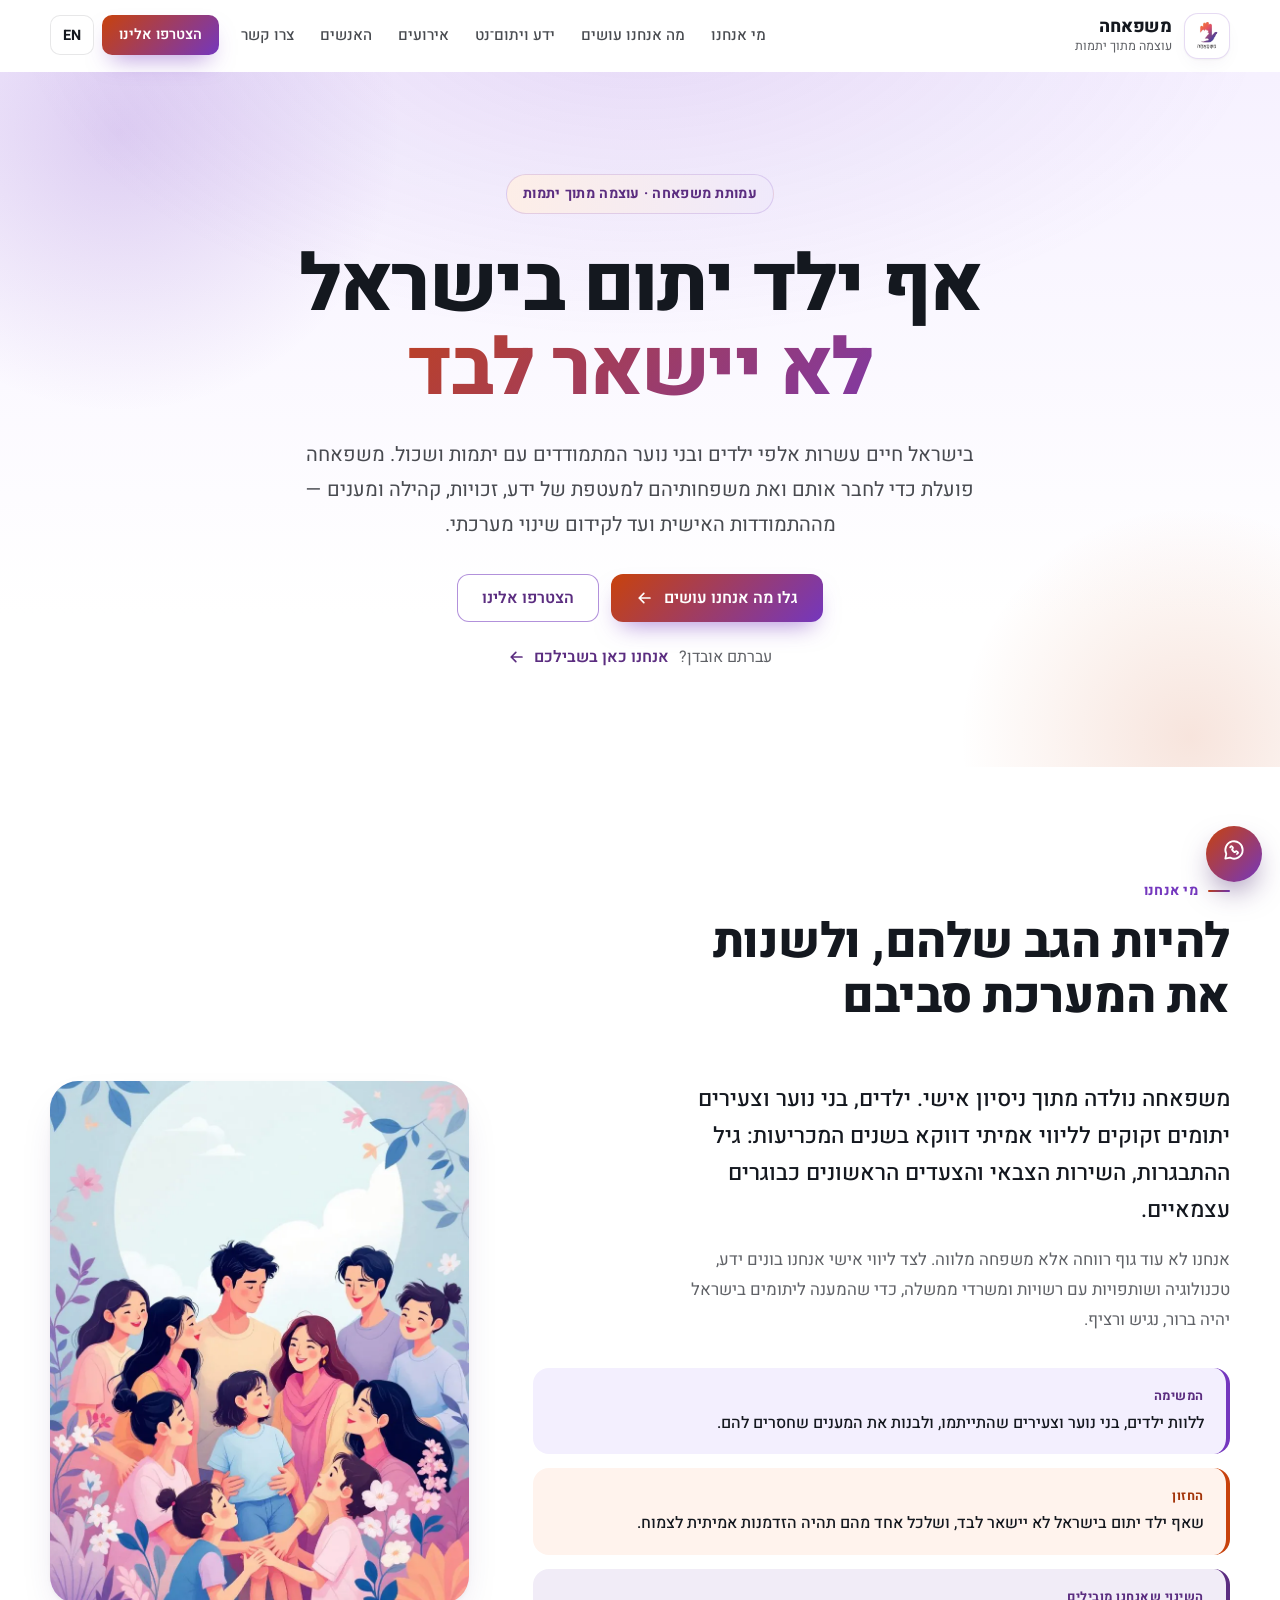
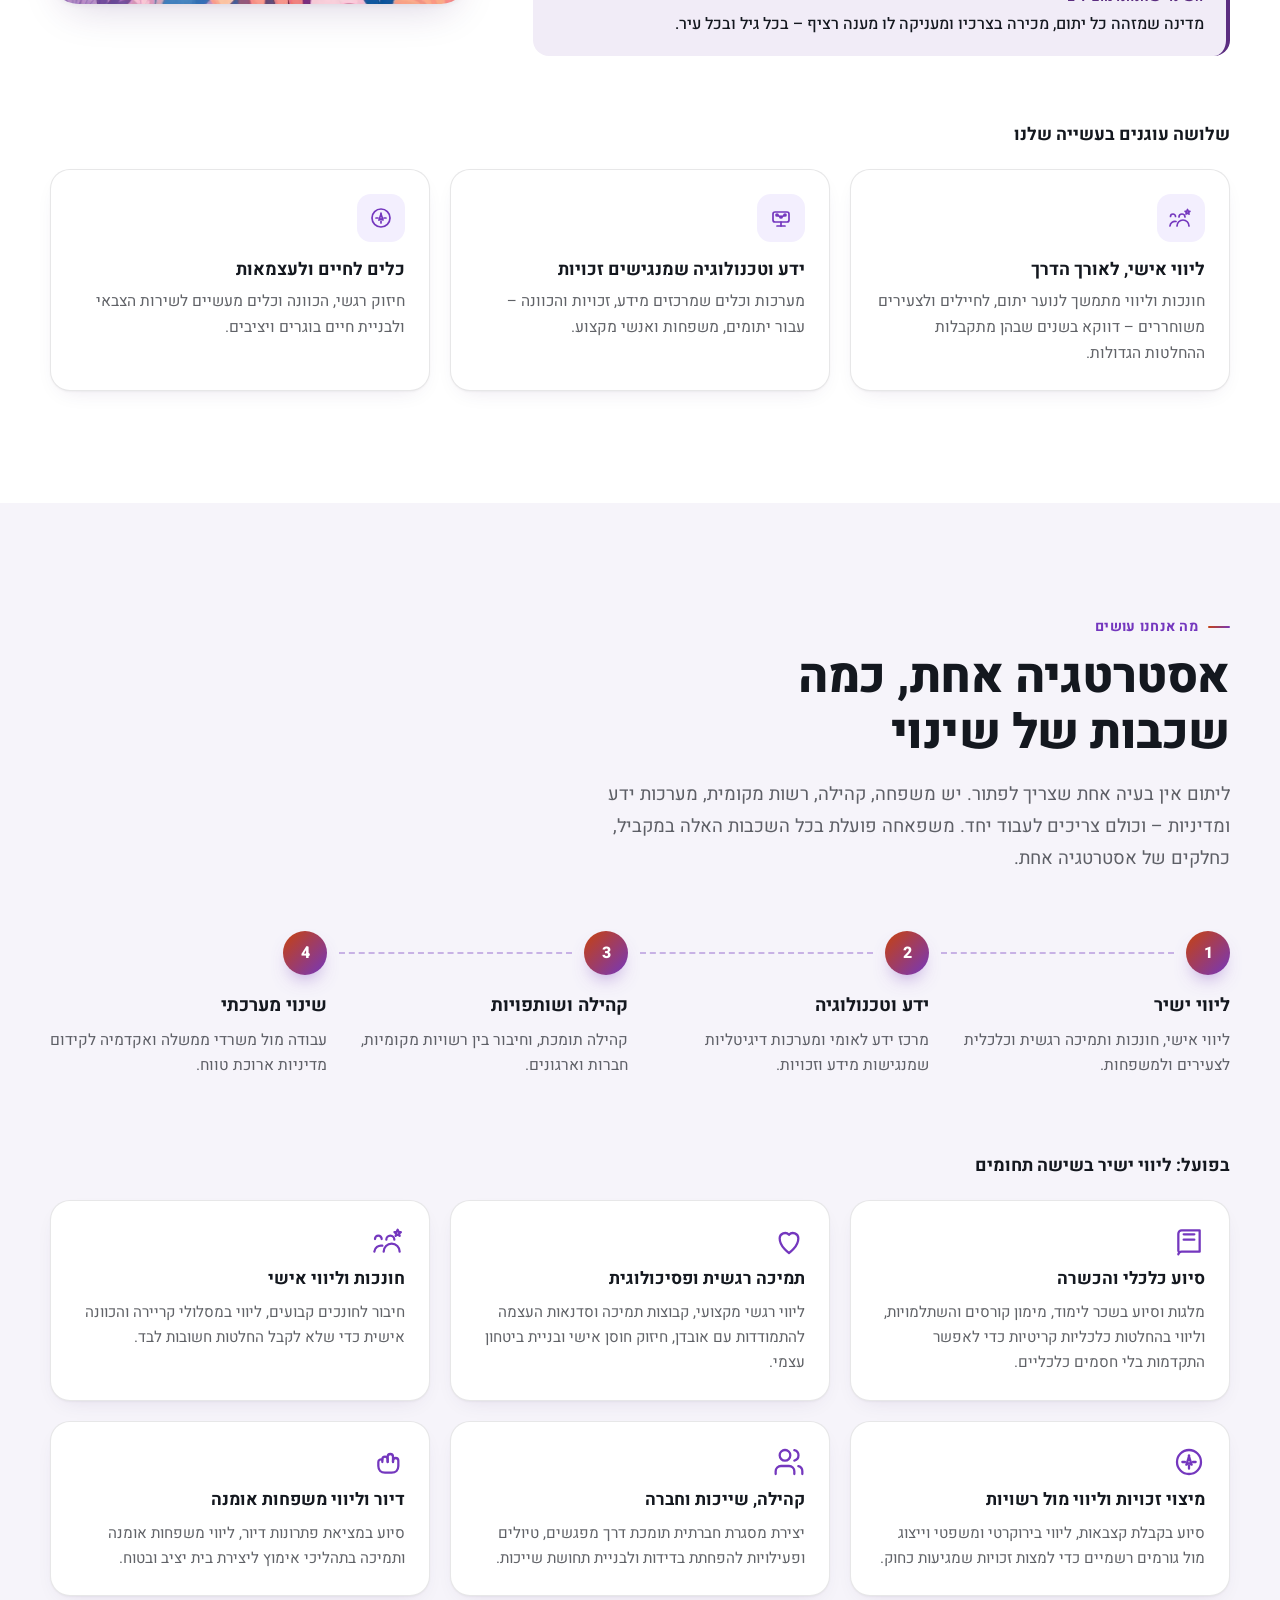
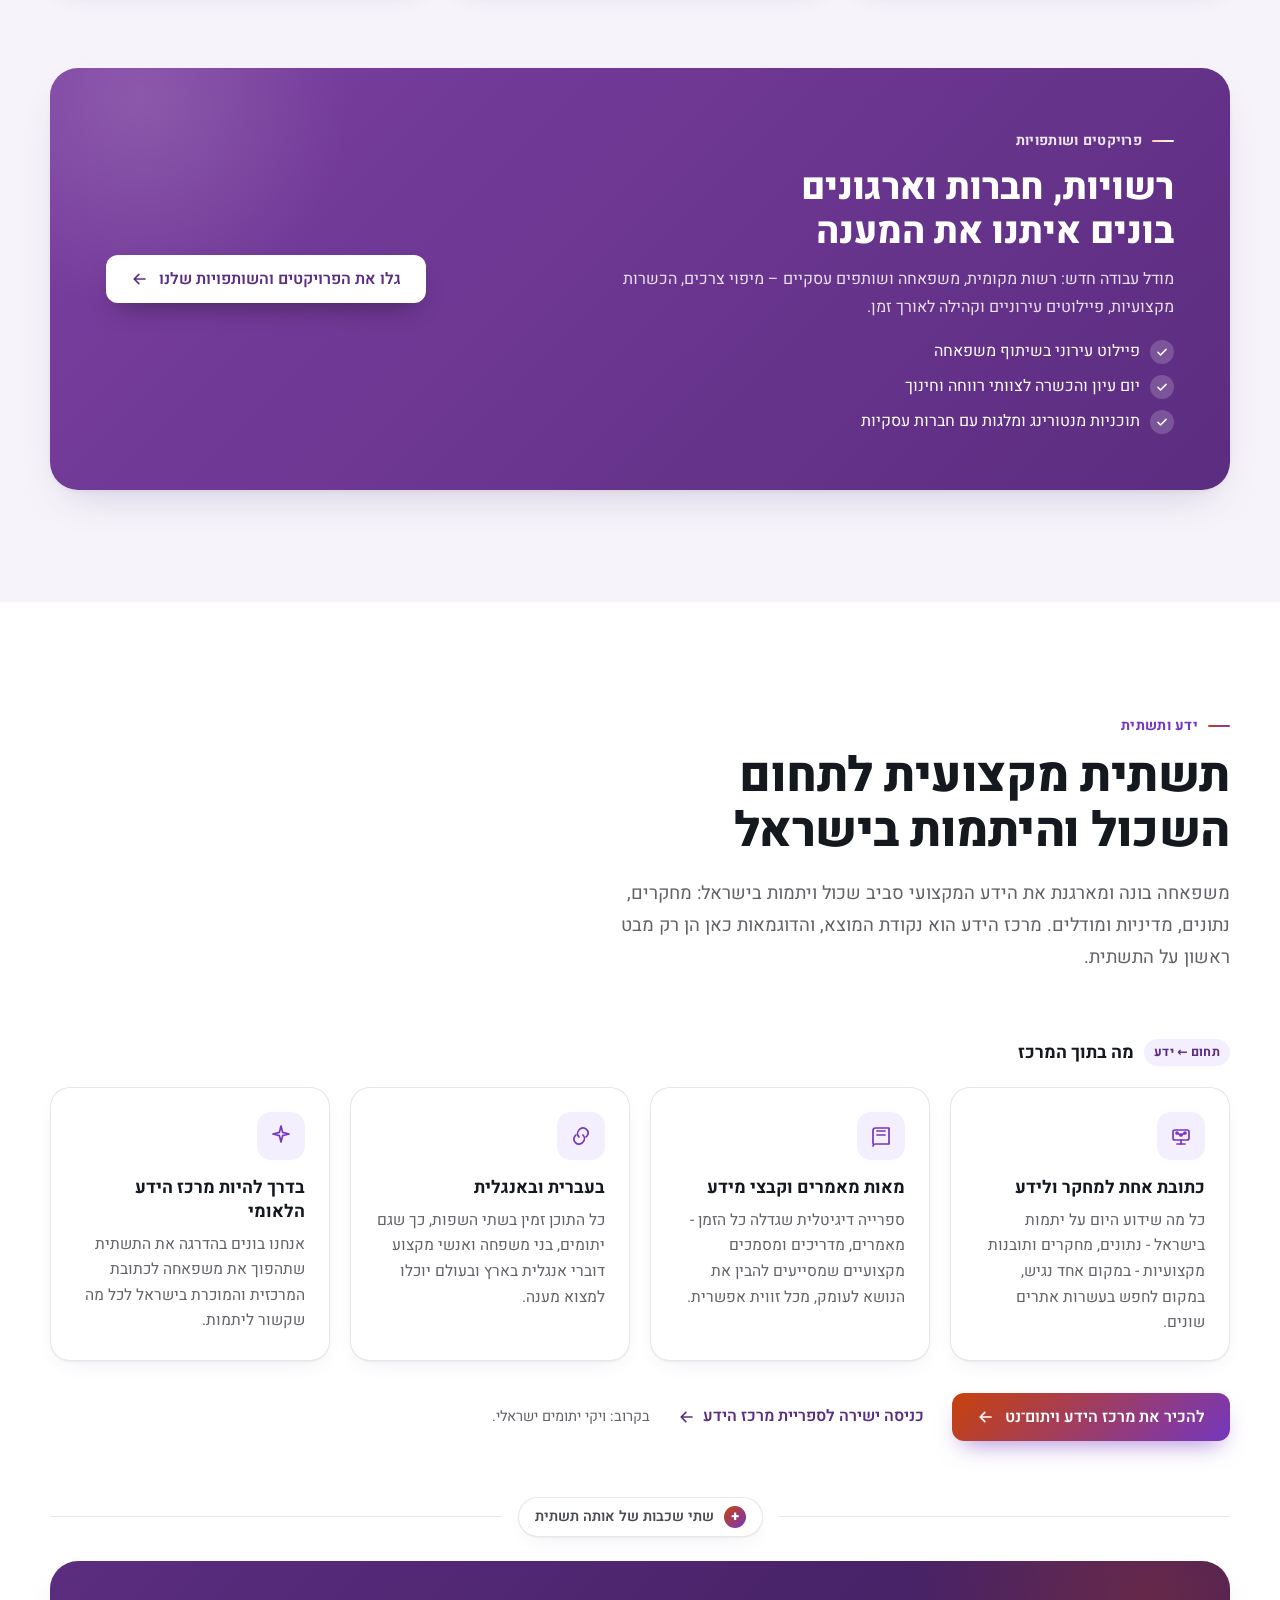
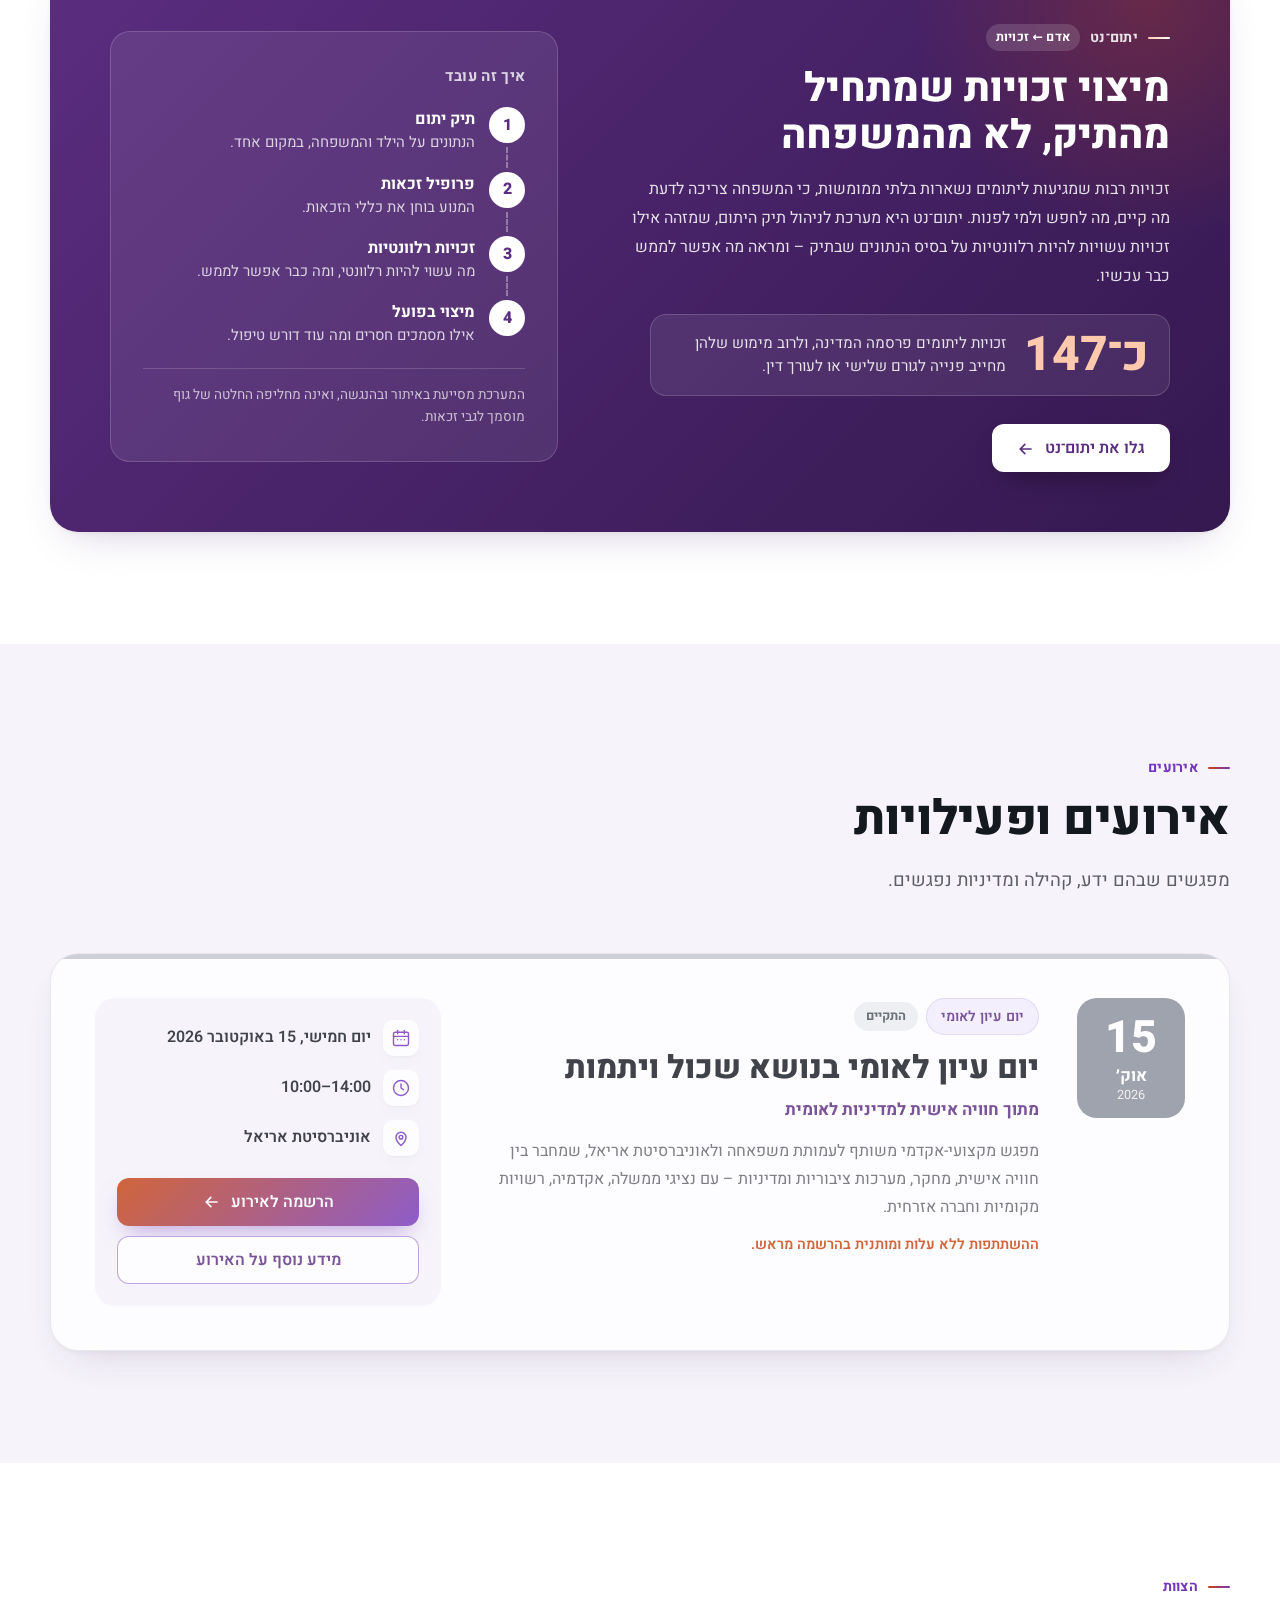
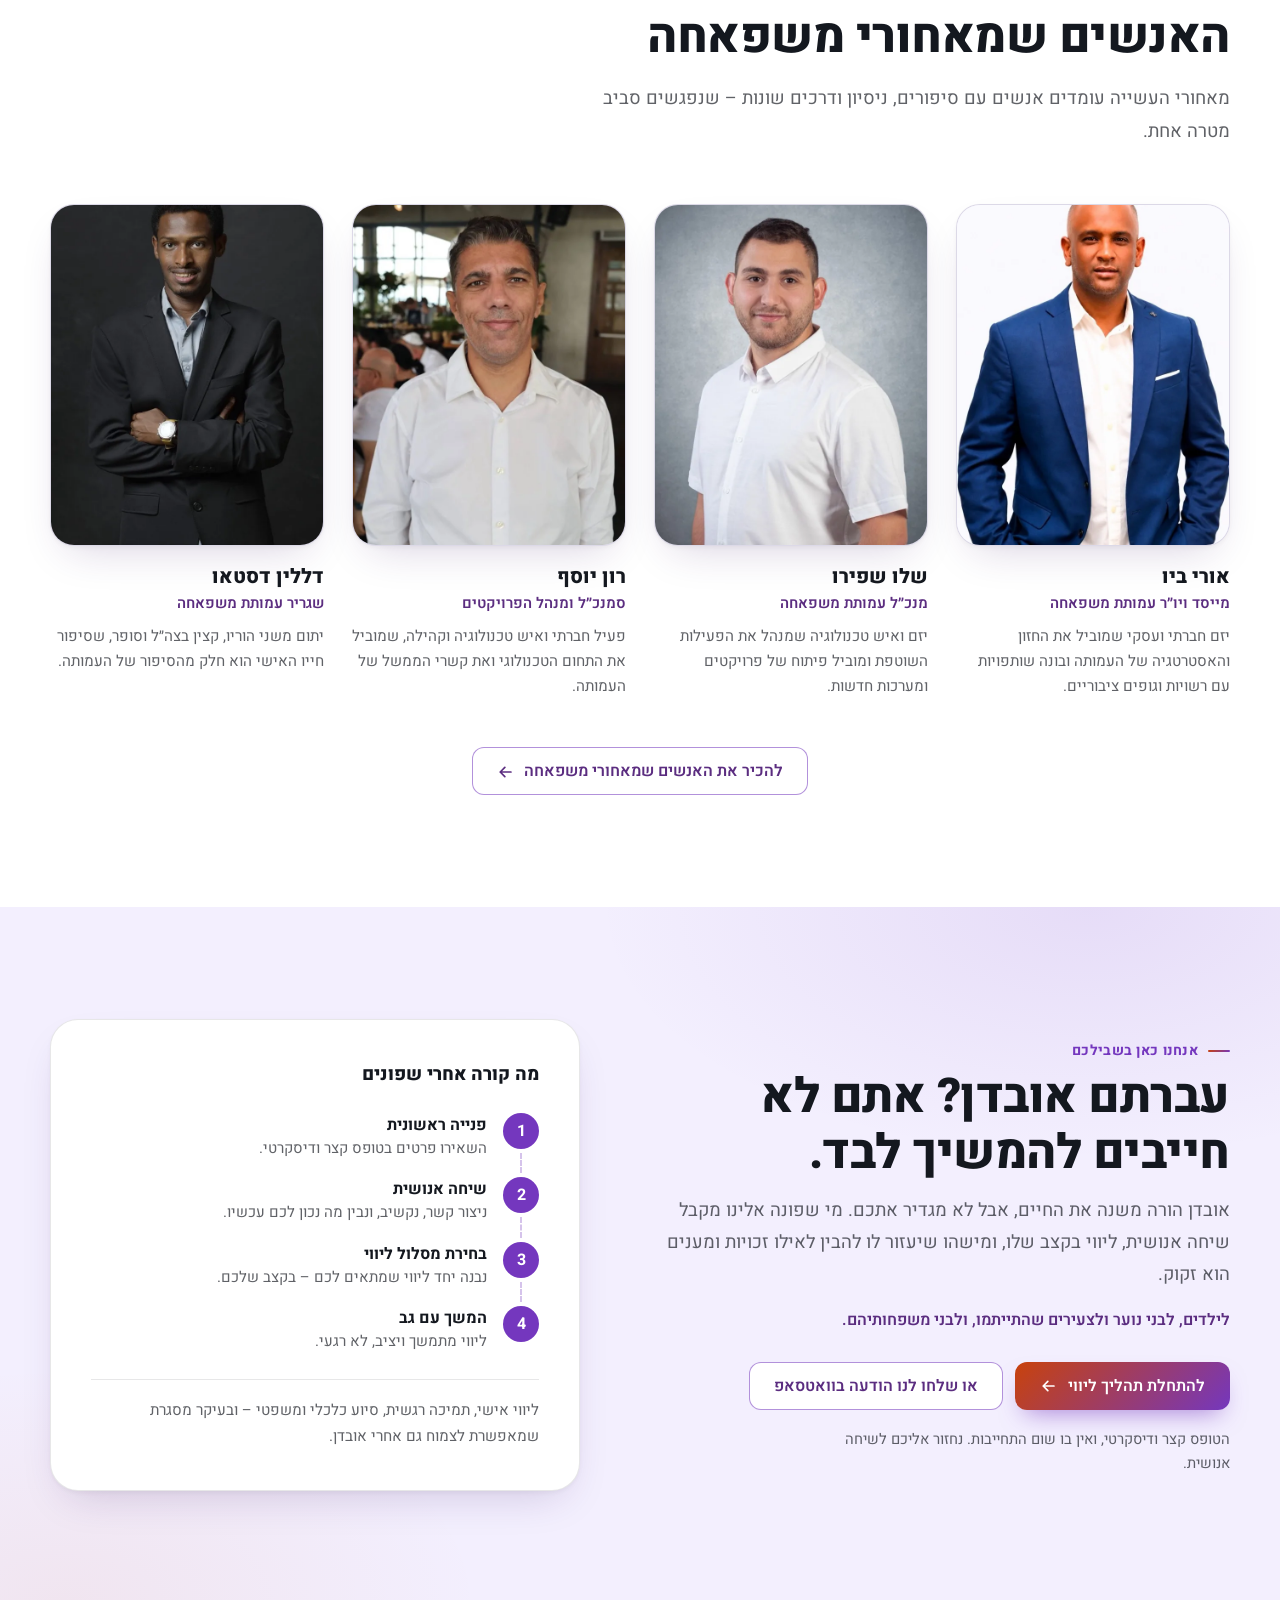
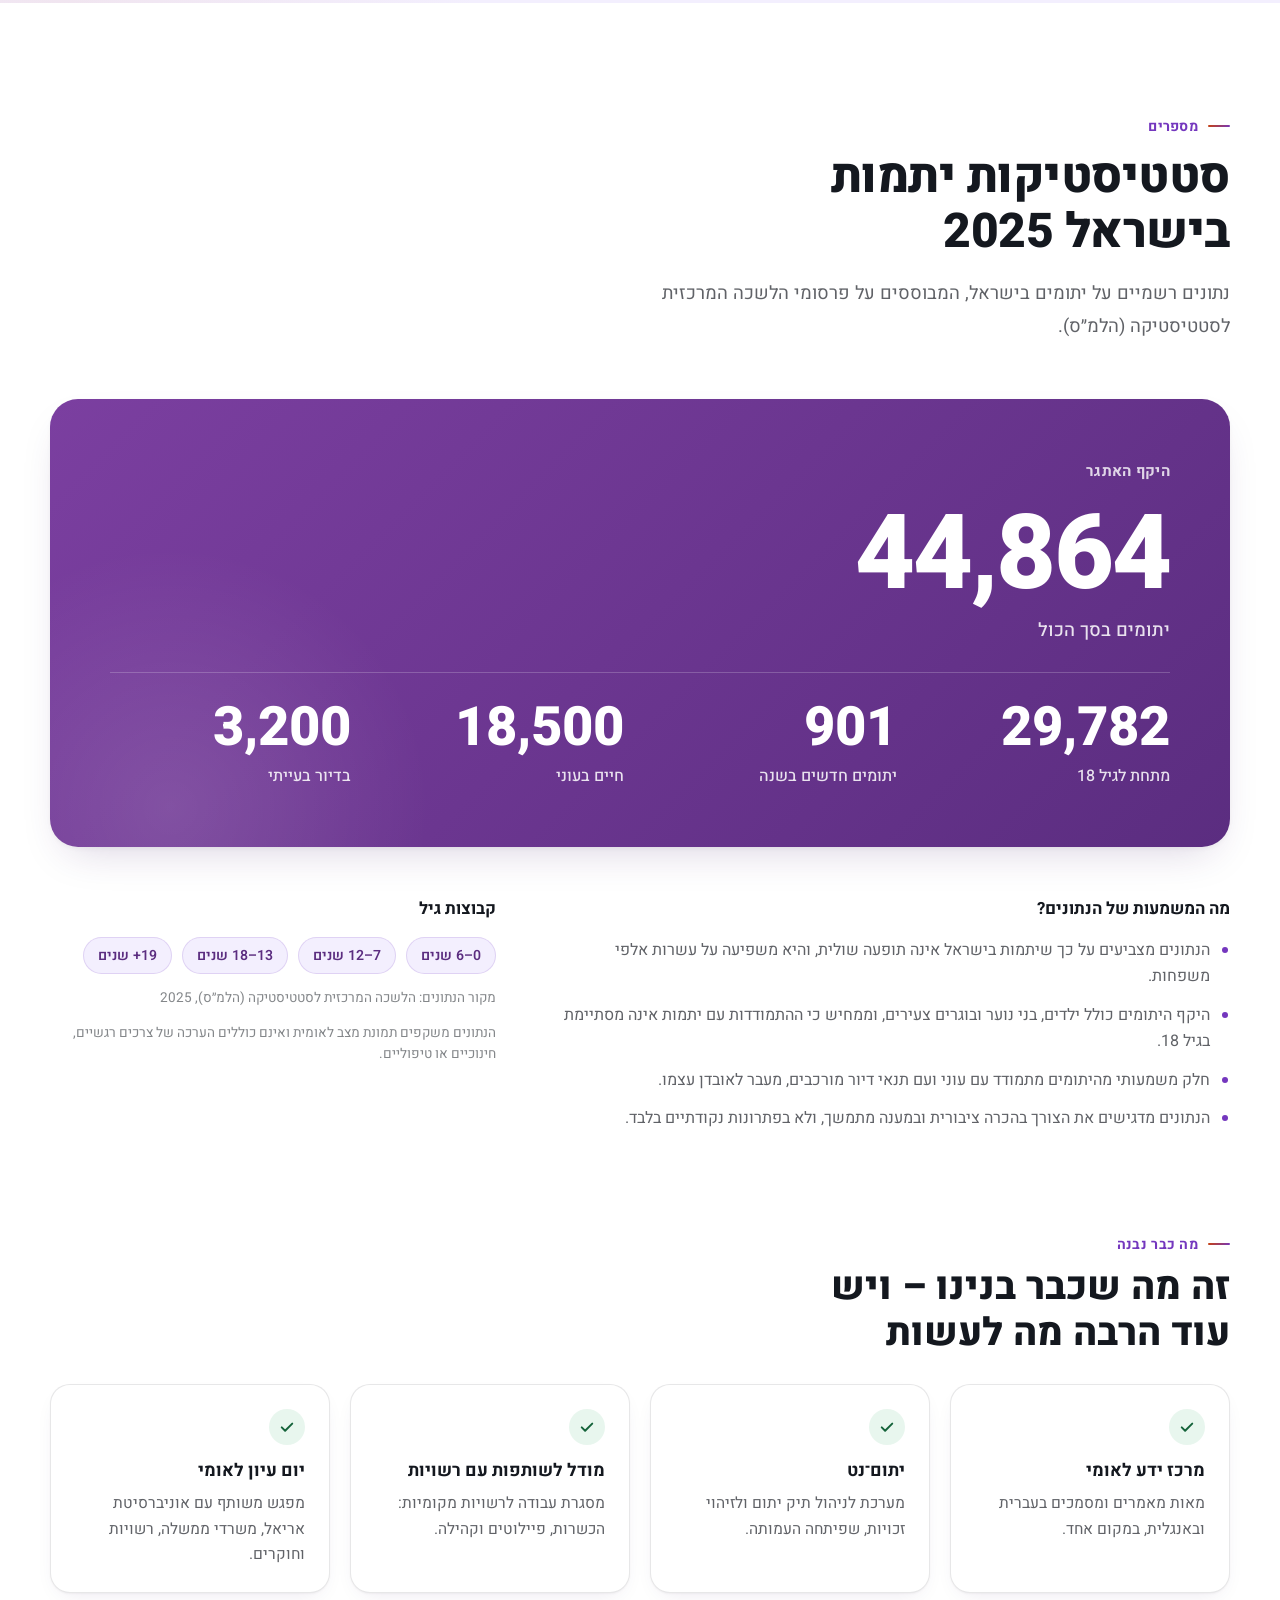
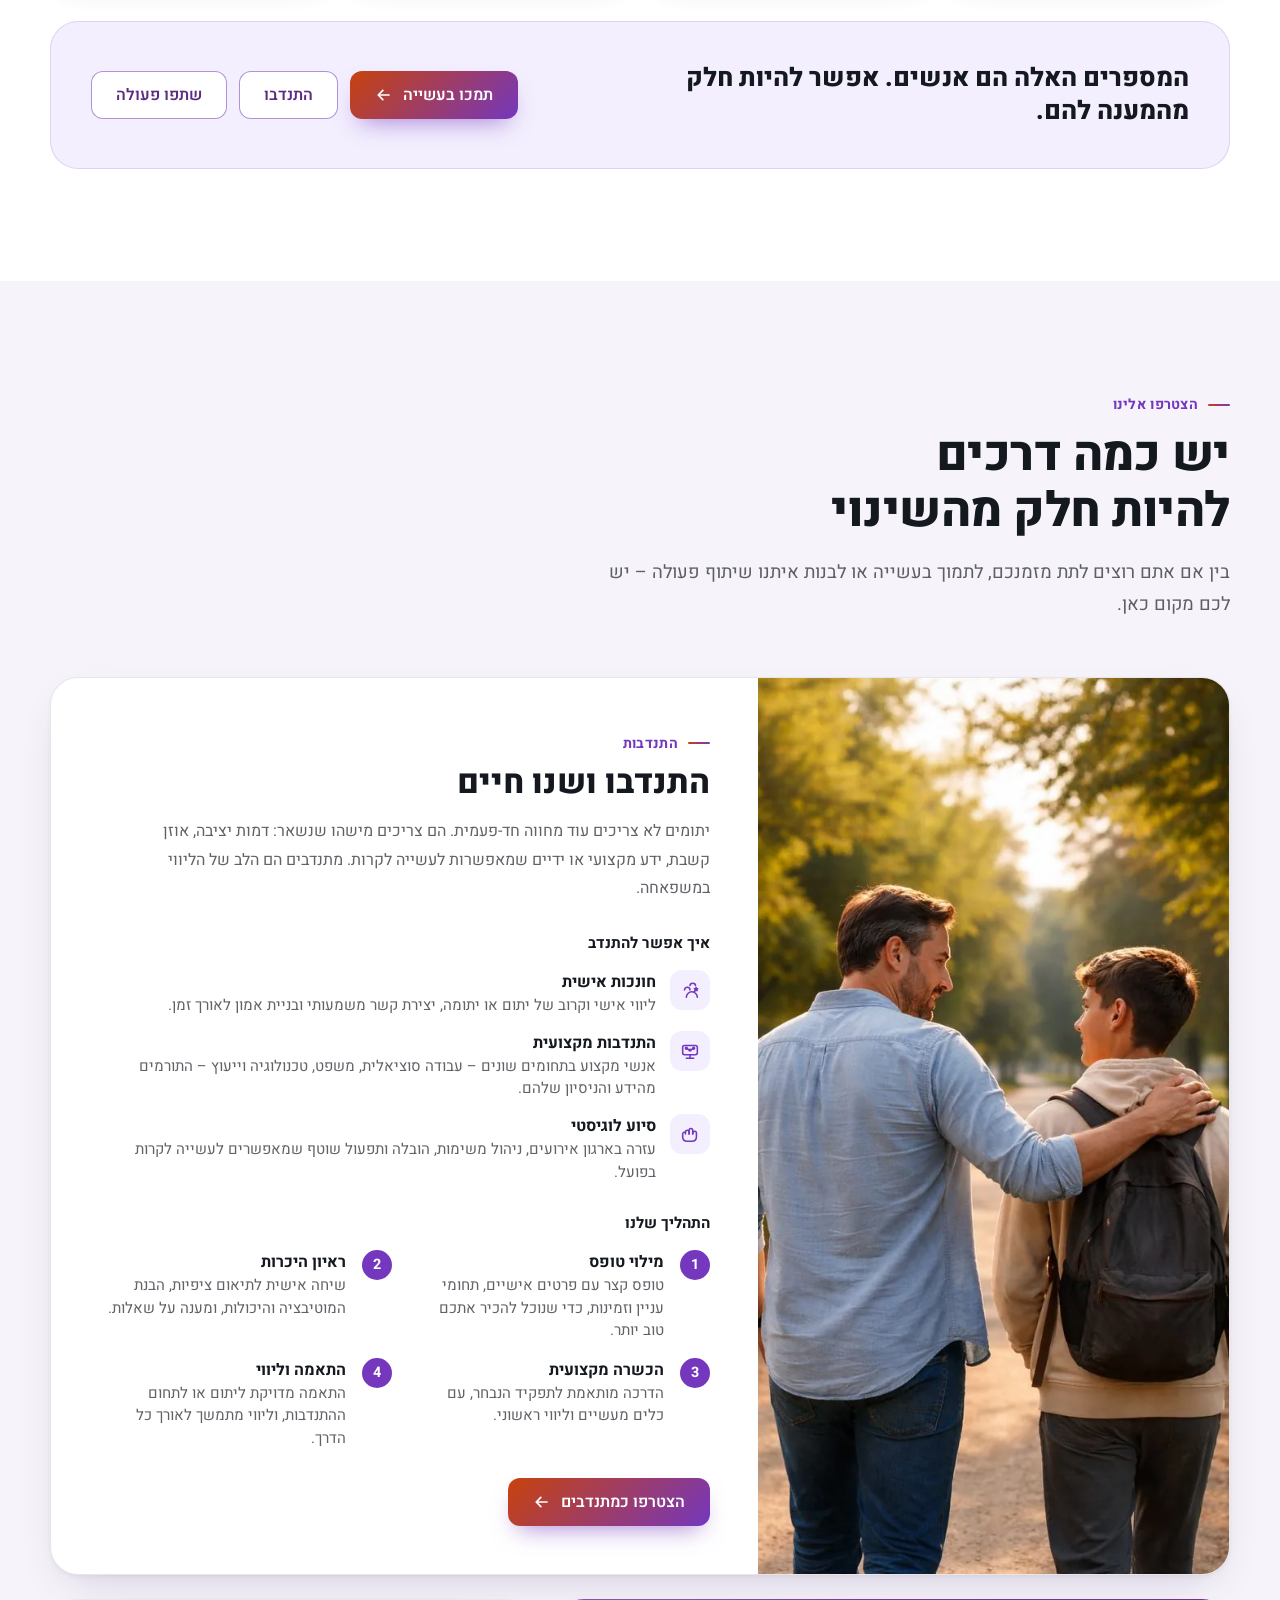
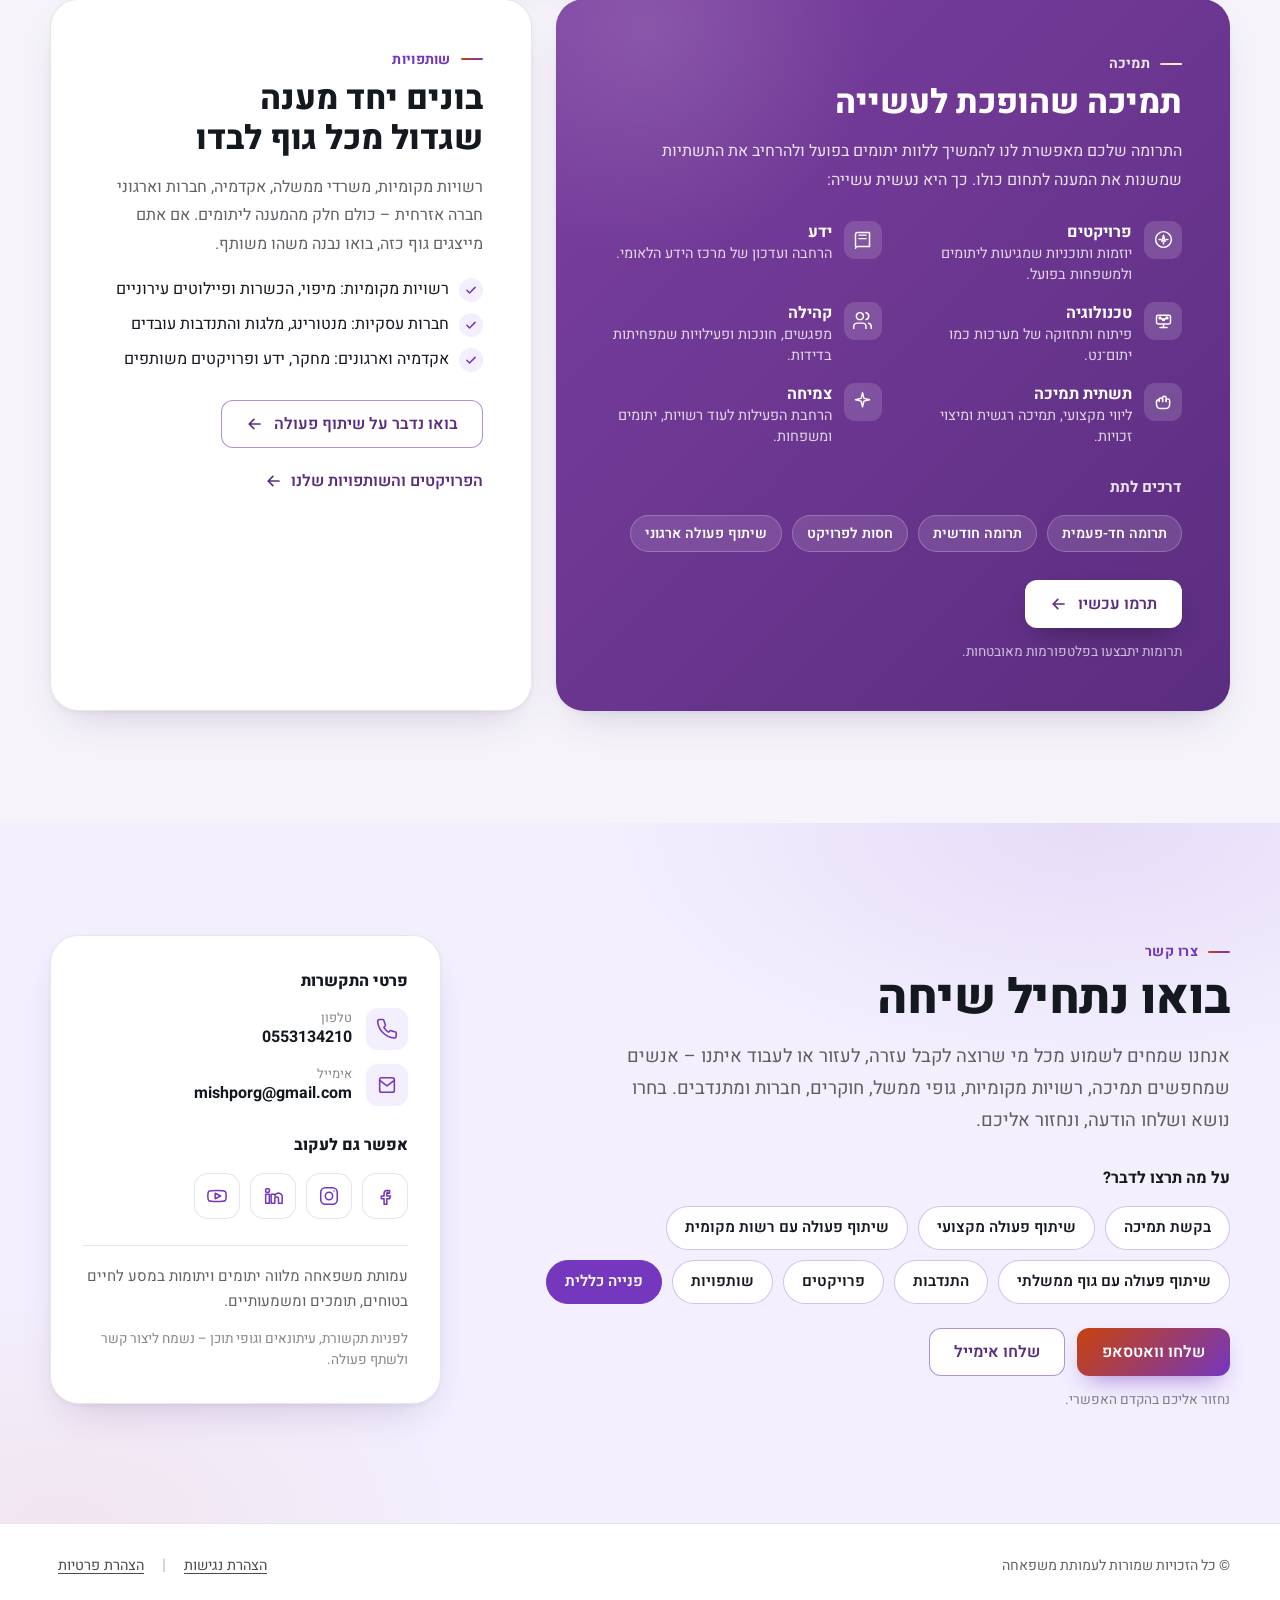
==== commit 7f846869: "11" ====
--- a/index.html
+++ b/index.html
@@ -15,7 +15,7 @@
   <!-- Default (Hebrew) title/description in raw HTML so search engines see real text even before JS runs.
        The JS still overwrites these on language toggle for the in-browser experience. -->
   <title data-i18n="meta.title">משפאחה - עוצמה מתוך יתמות | תמיכה ליתומים בישראל</title>
-  <meta name="description" content="עמותת משפאחה מלווה יתומים ומשפחות שכולות בישראל, ובונה מערכות, ידע ושותפויות שמשנים את המענה לתחום כולו - ליווי אישי, מרכז ידע לאומי, יתום־נט, אירועים ופרויקטים עם רשויות." />
+  <meta name="description" content="עמותת משפאחה פועלת כדי לחבר יתומים ומשפחות שכולות בישראל למעטפת של ידע, זכויות, קהילה ומענים, ובונה מערכות, ידע ושותפויות שמשנים את המענה לתחום כולו - ליווי אישי, מרכז ידע לאומי, יתום־נט, אירועים ופרויקטים עם רשויות." />
 
   <!-- Open Graph / social share preview.
        TODO once the site has a live domain: og:image/og:url should be ABSOLUTE URLs
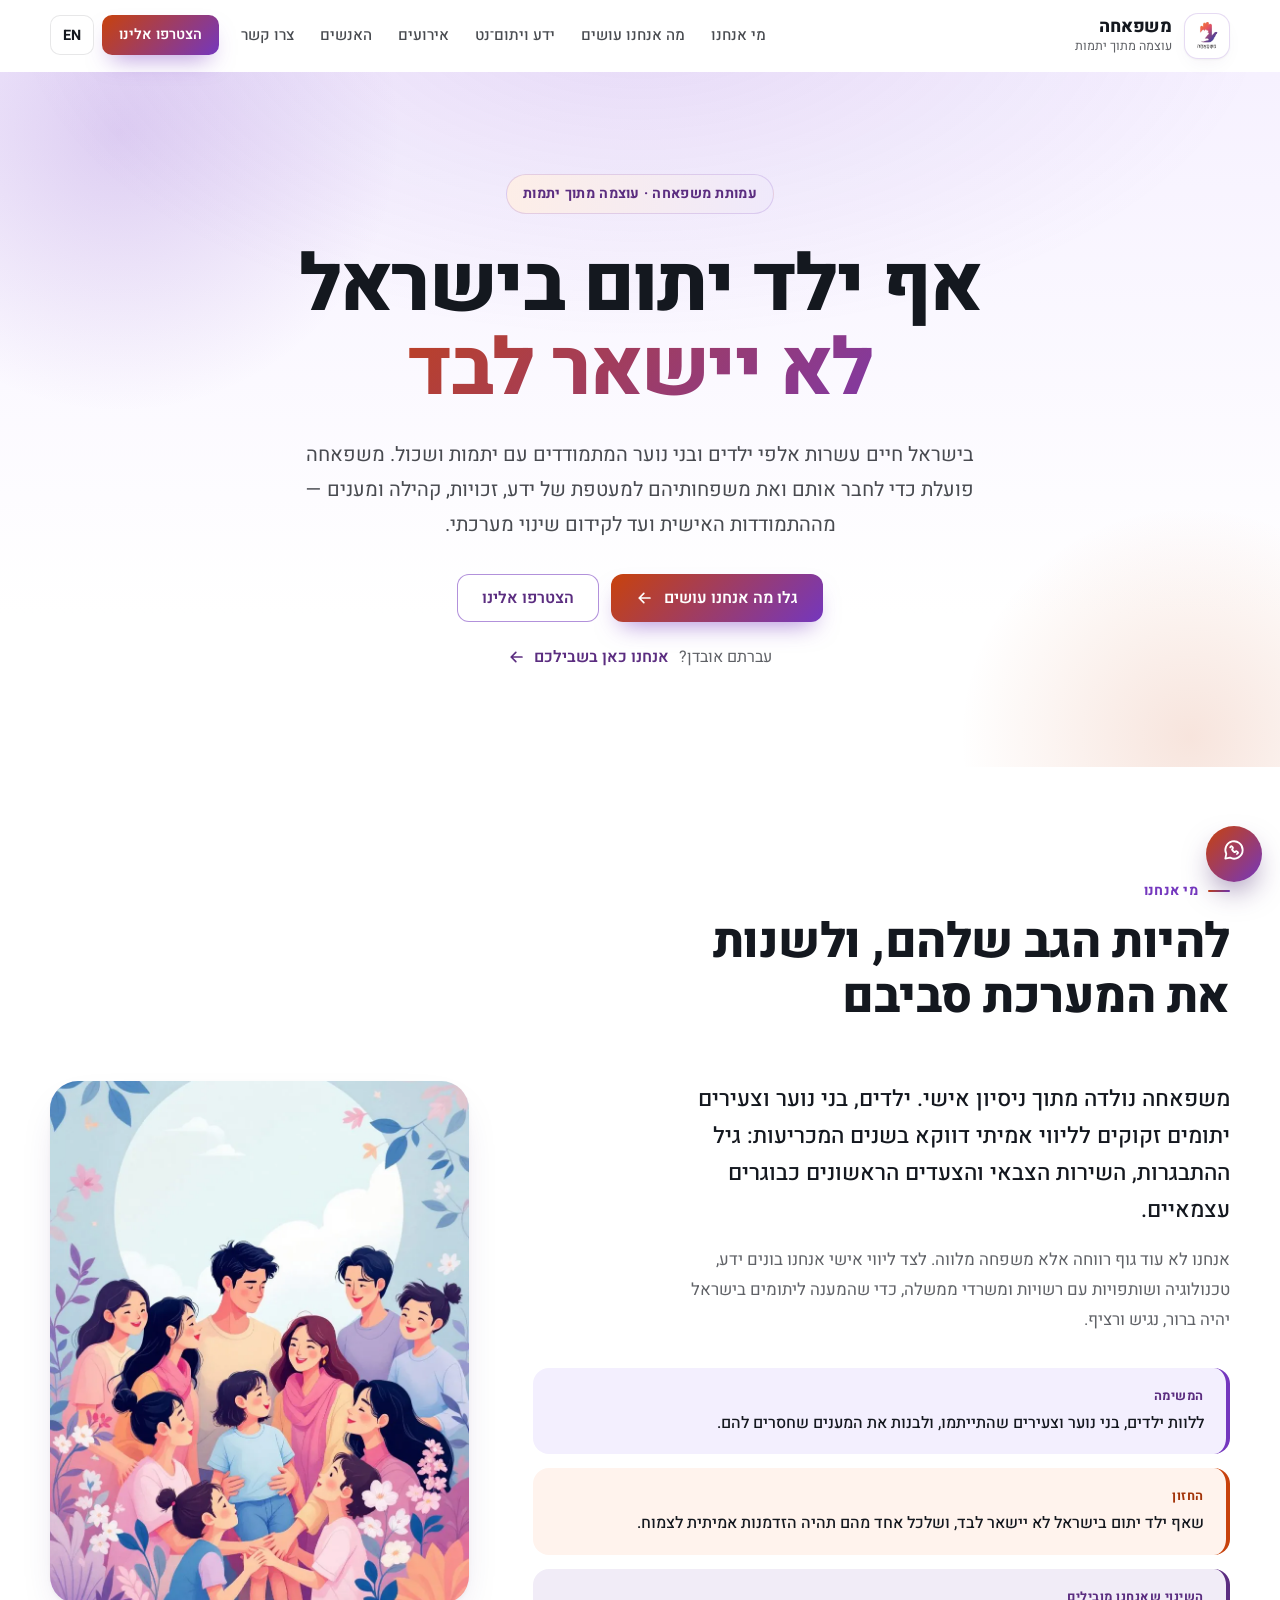
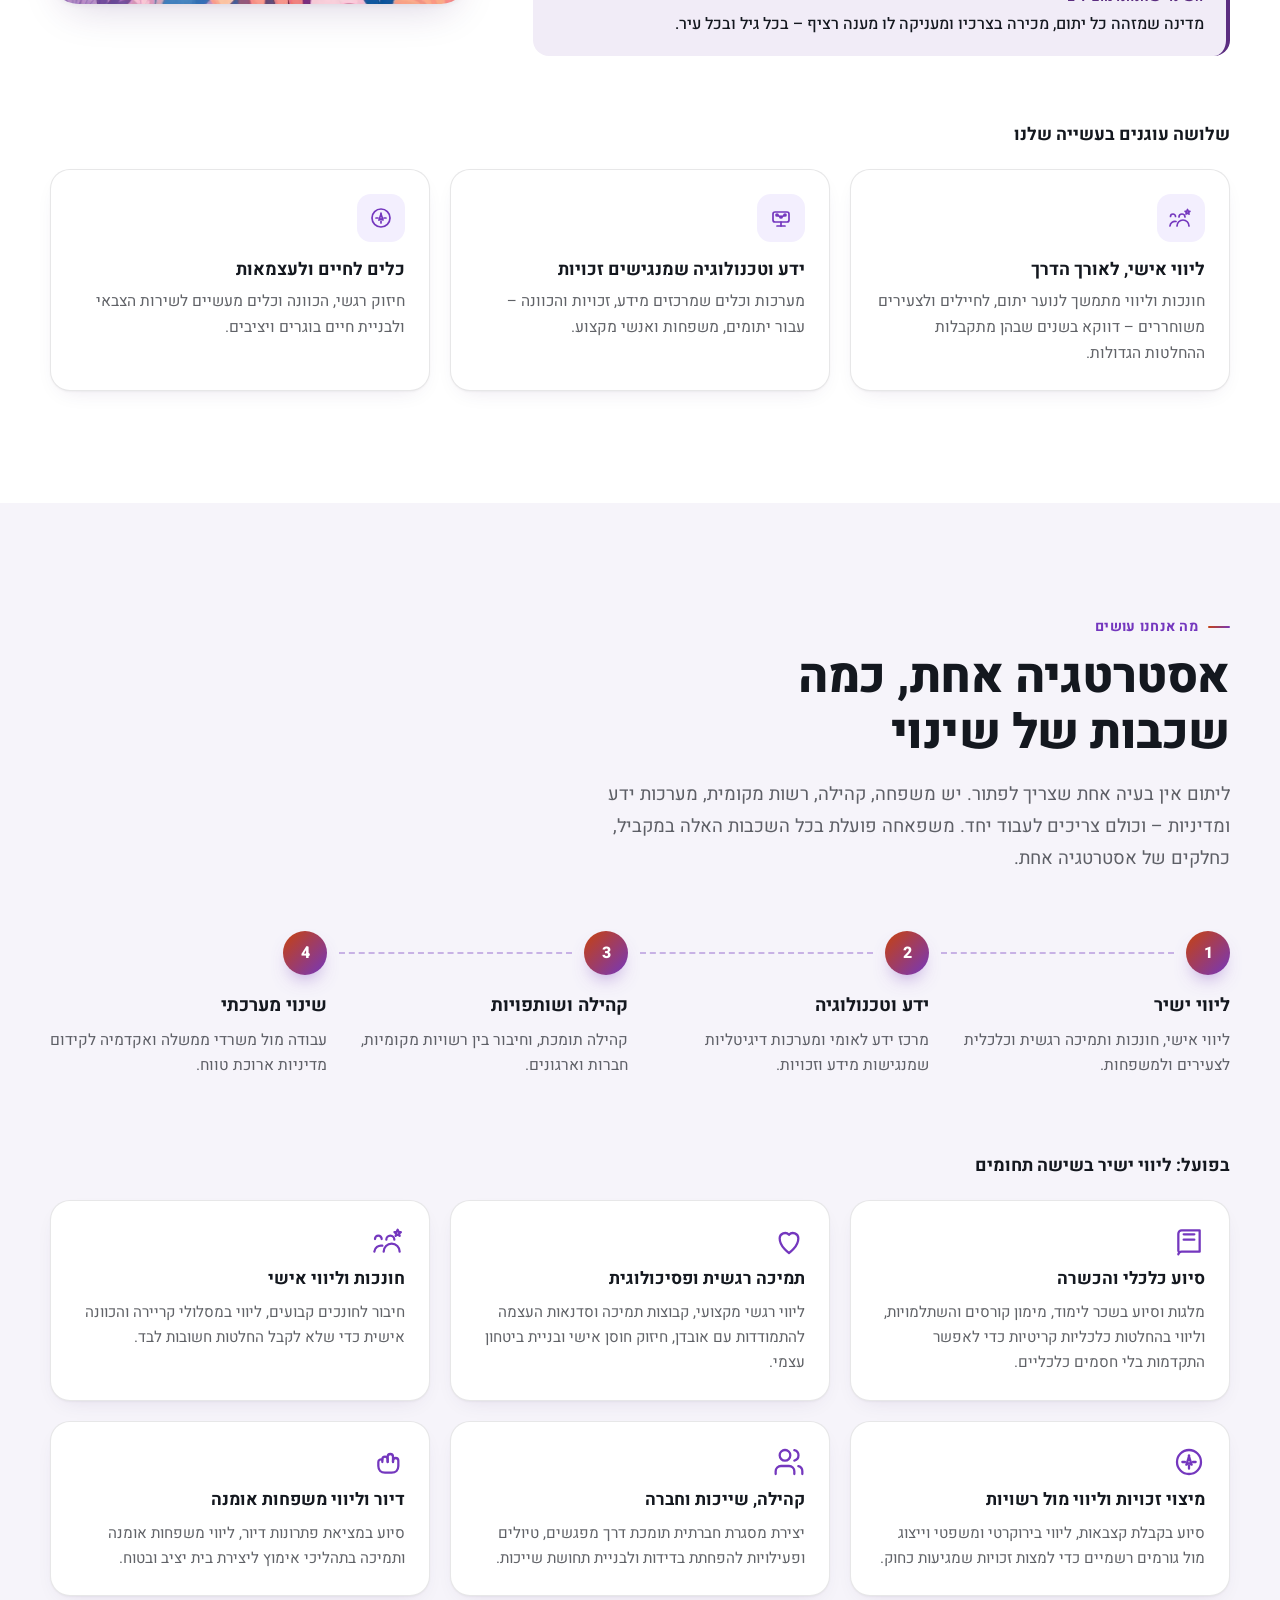
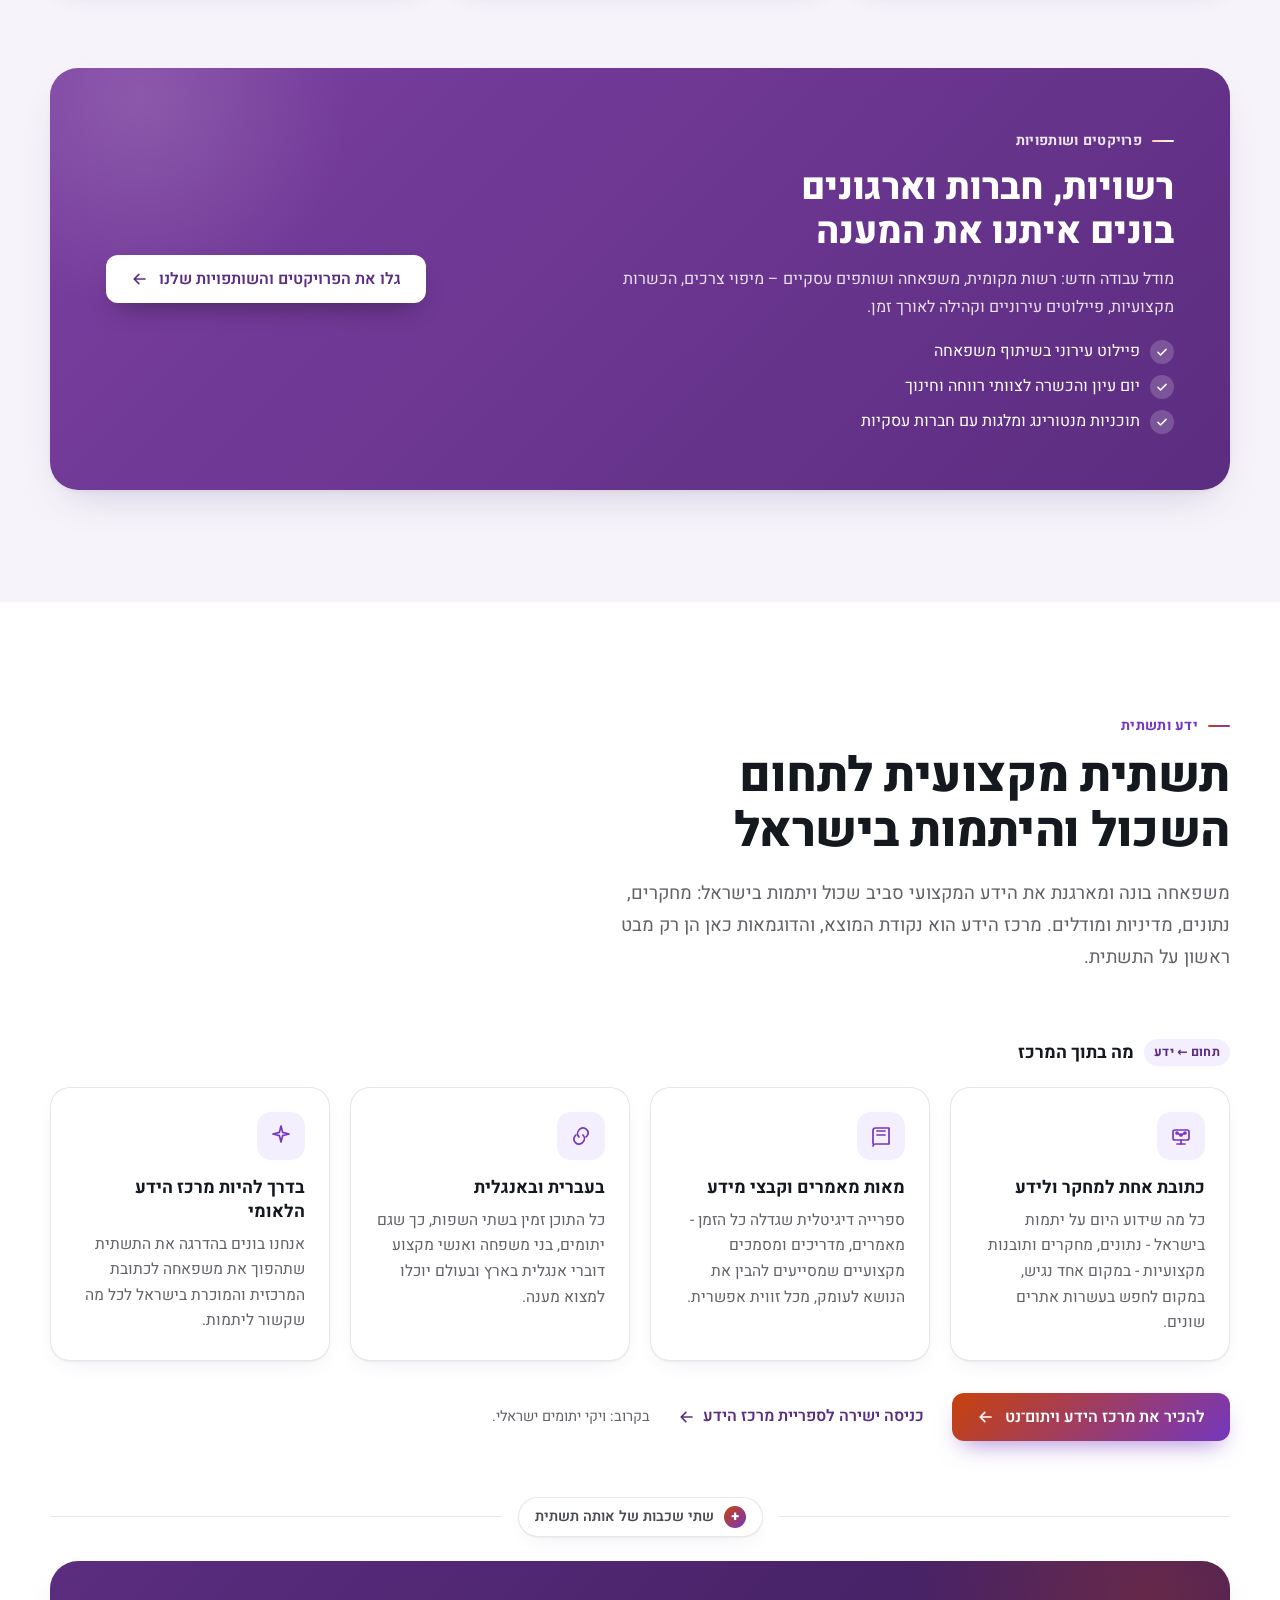
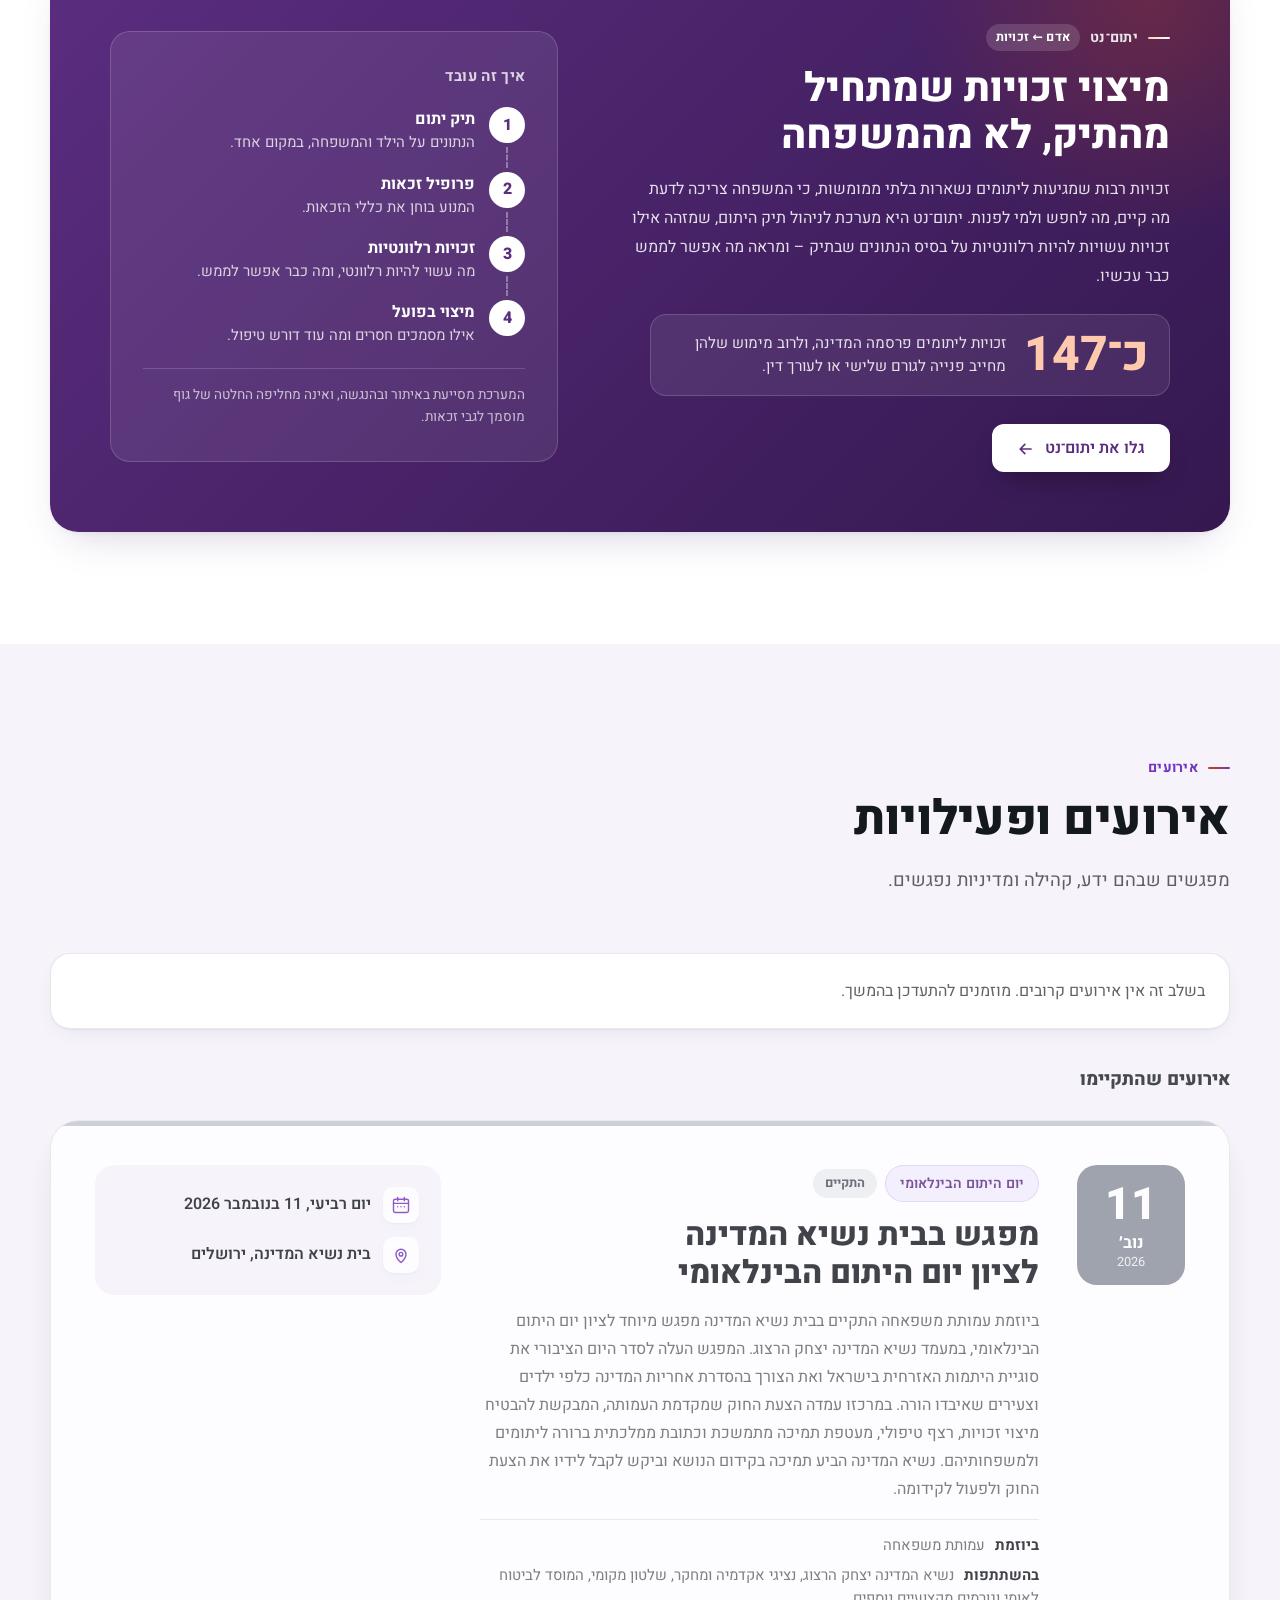
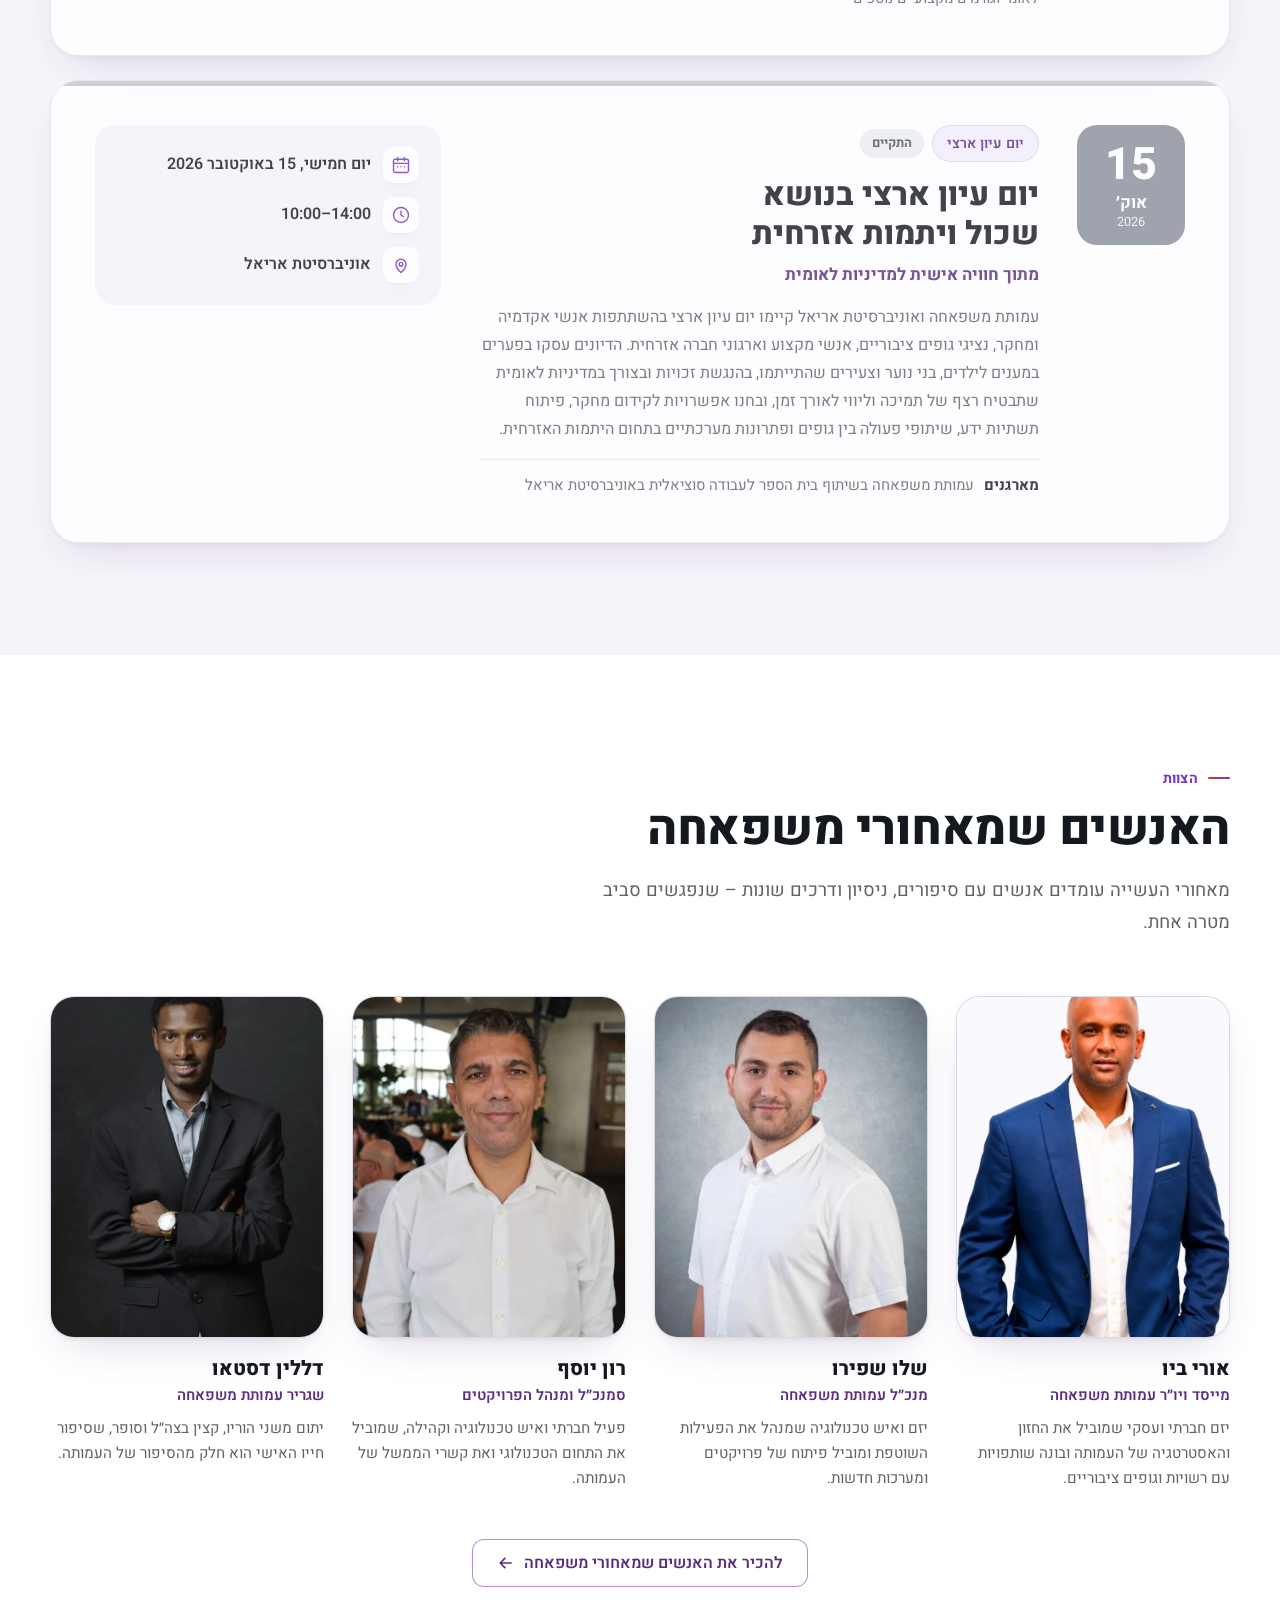
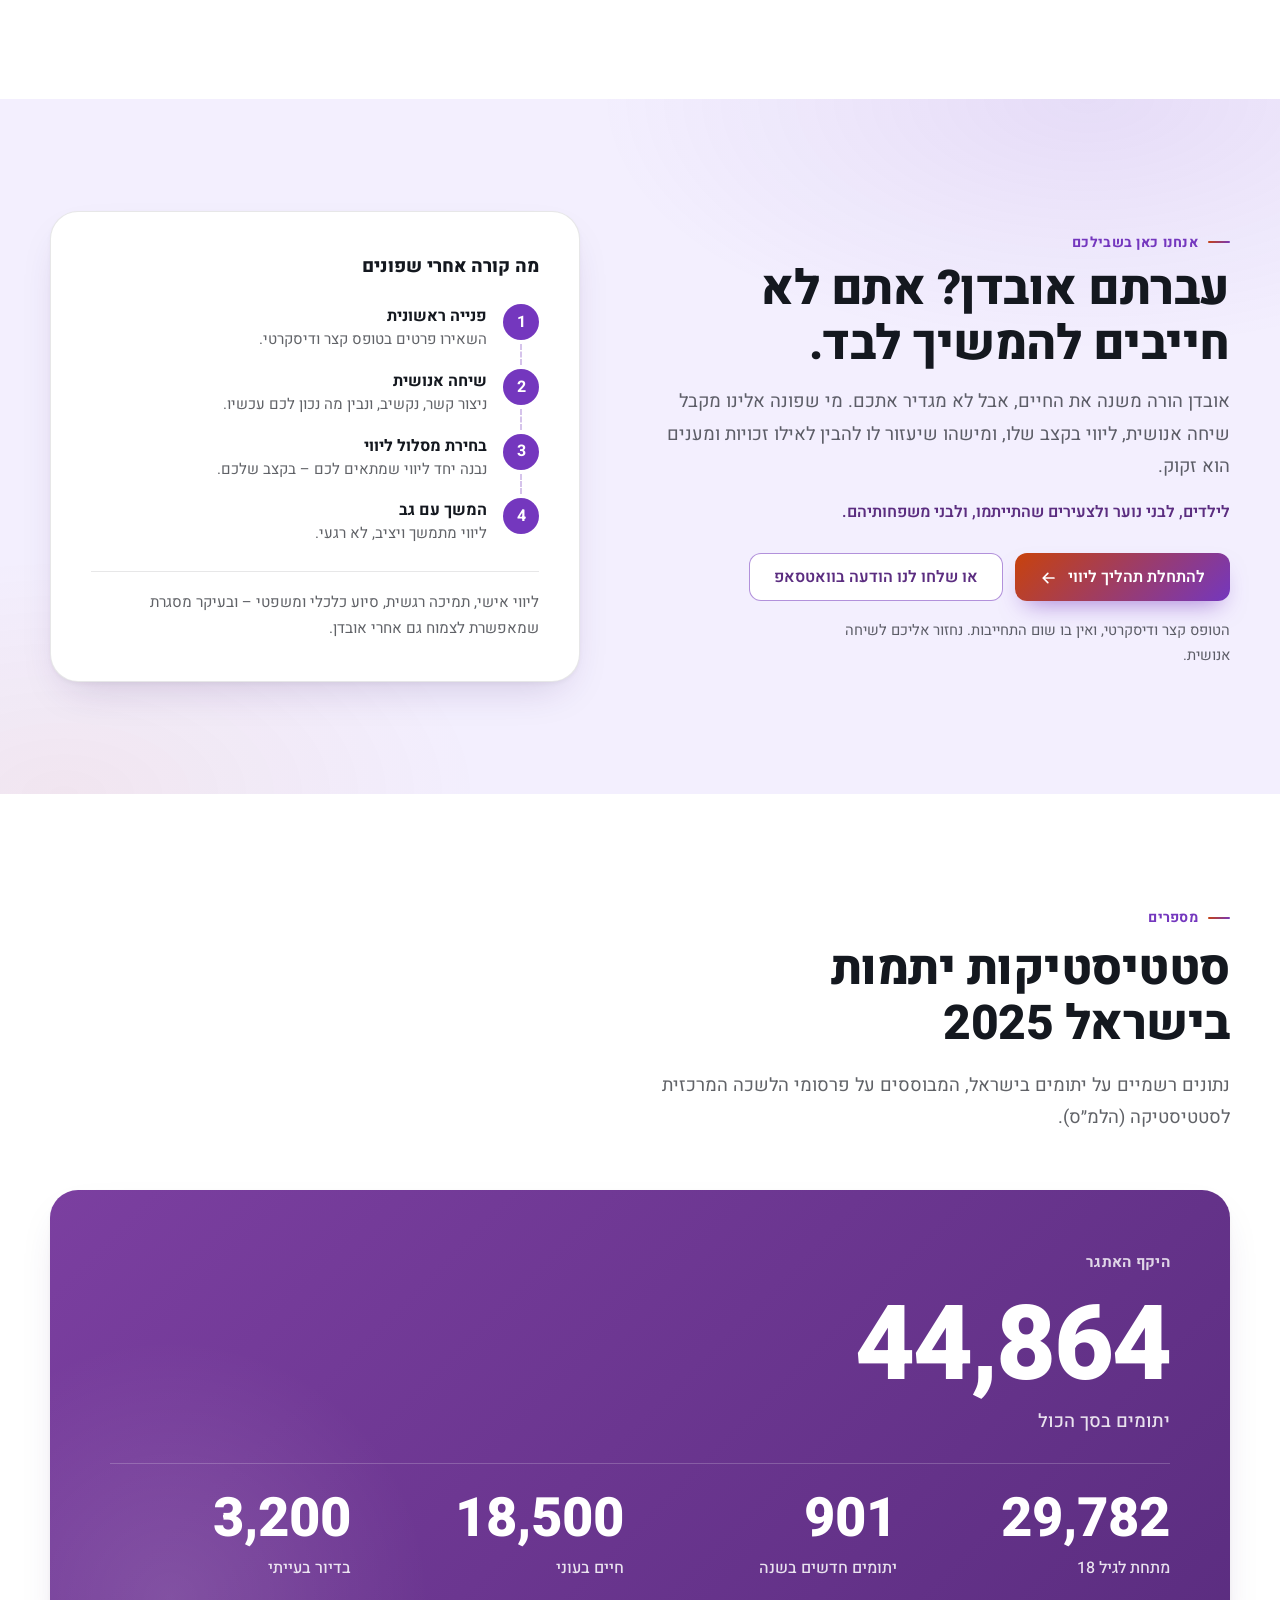
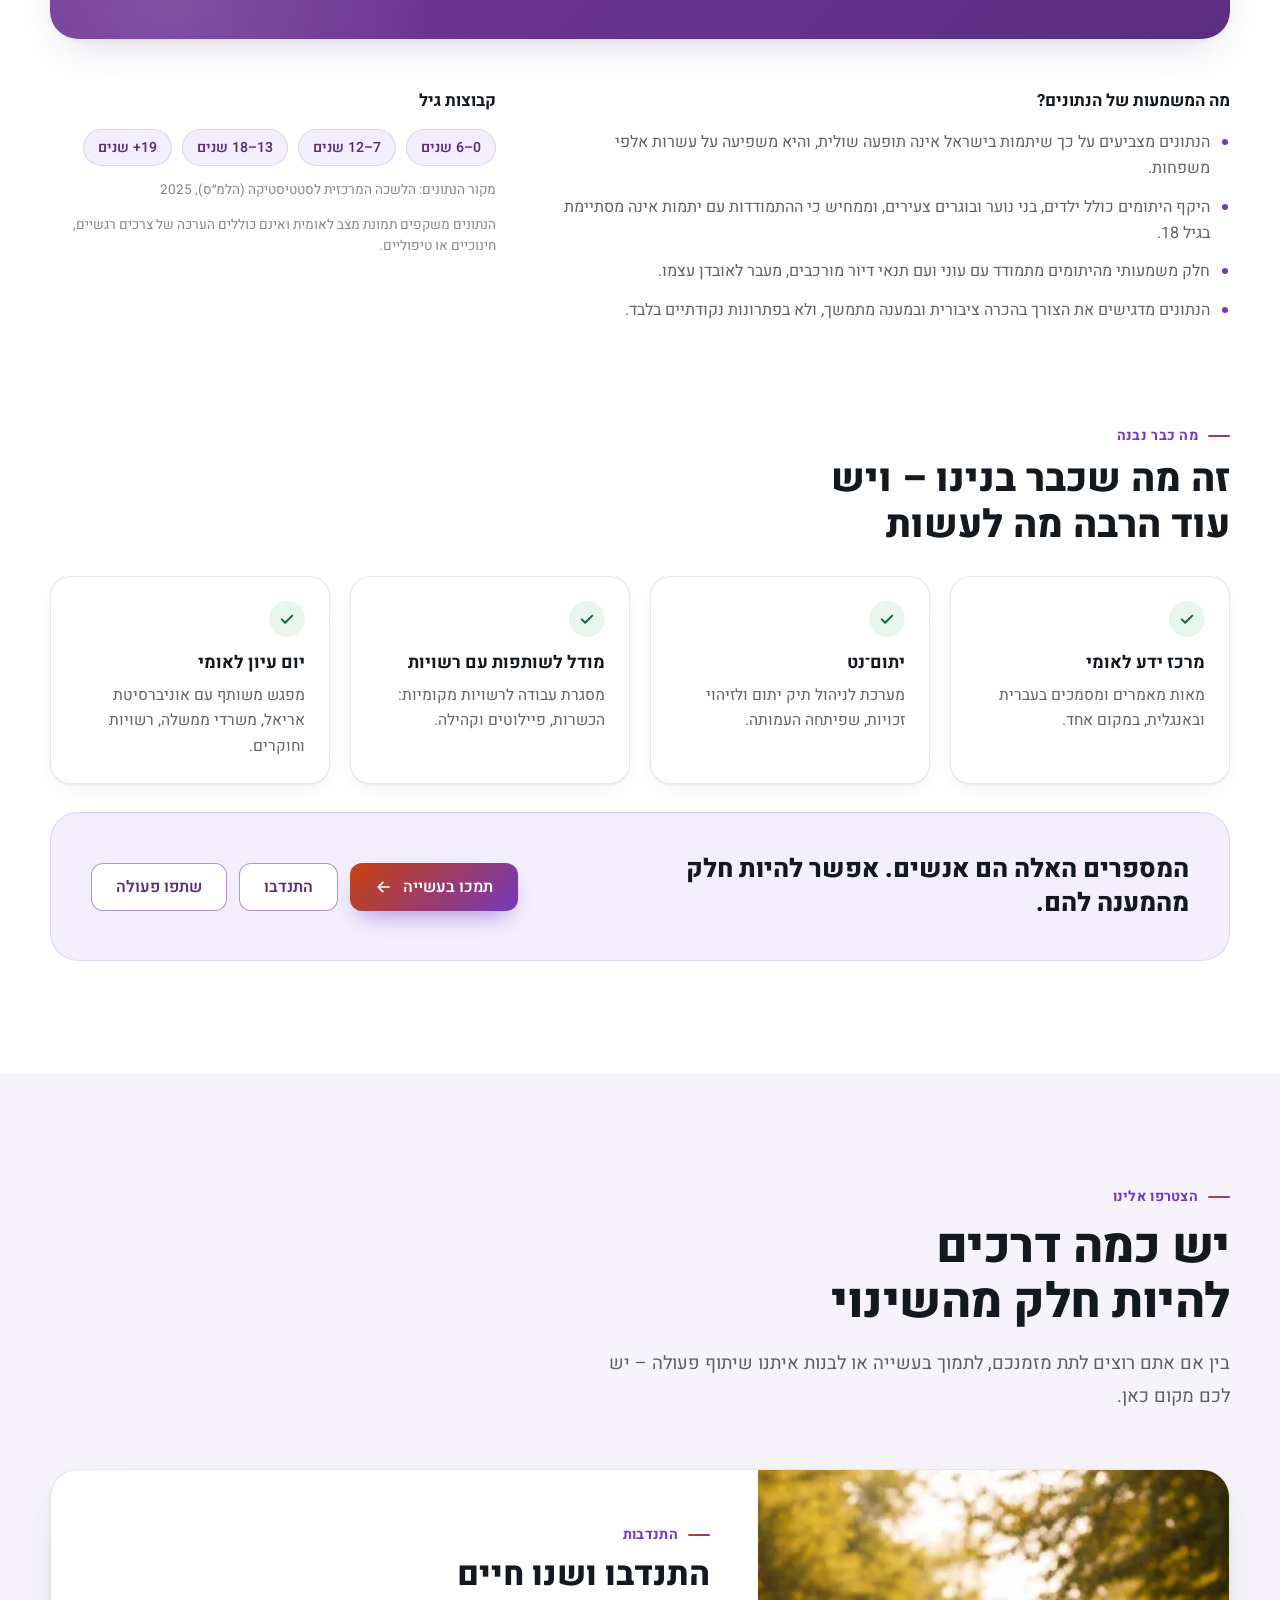
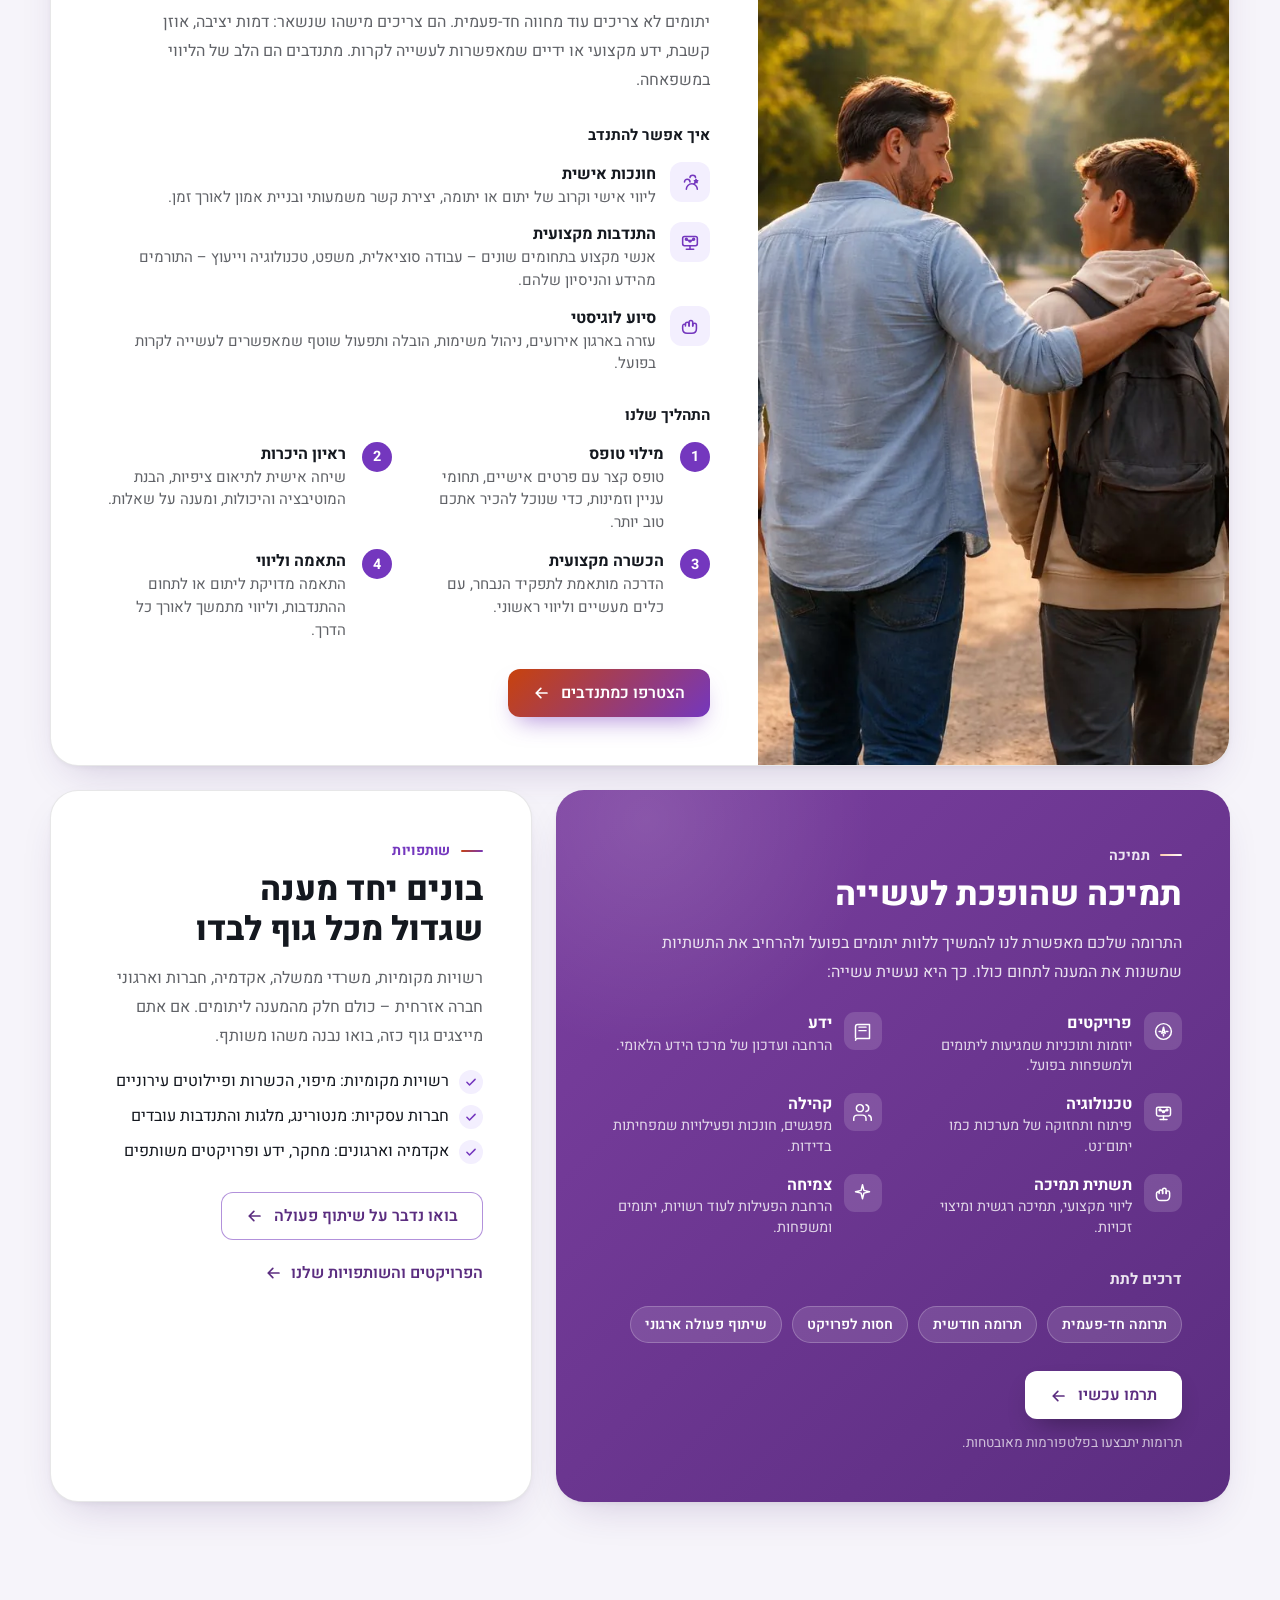
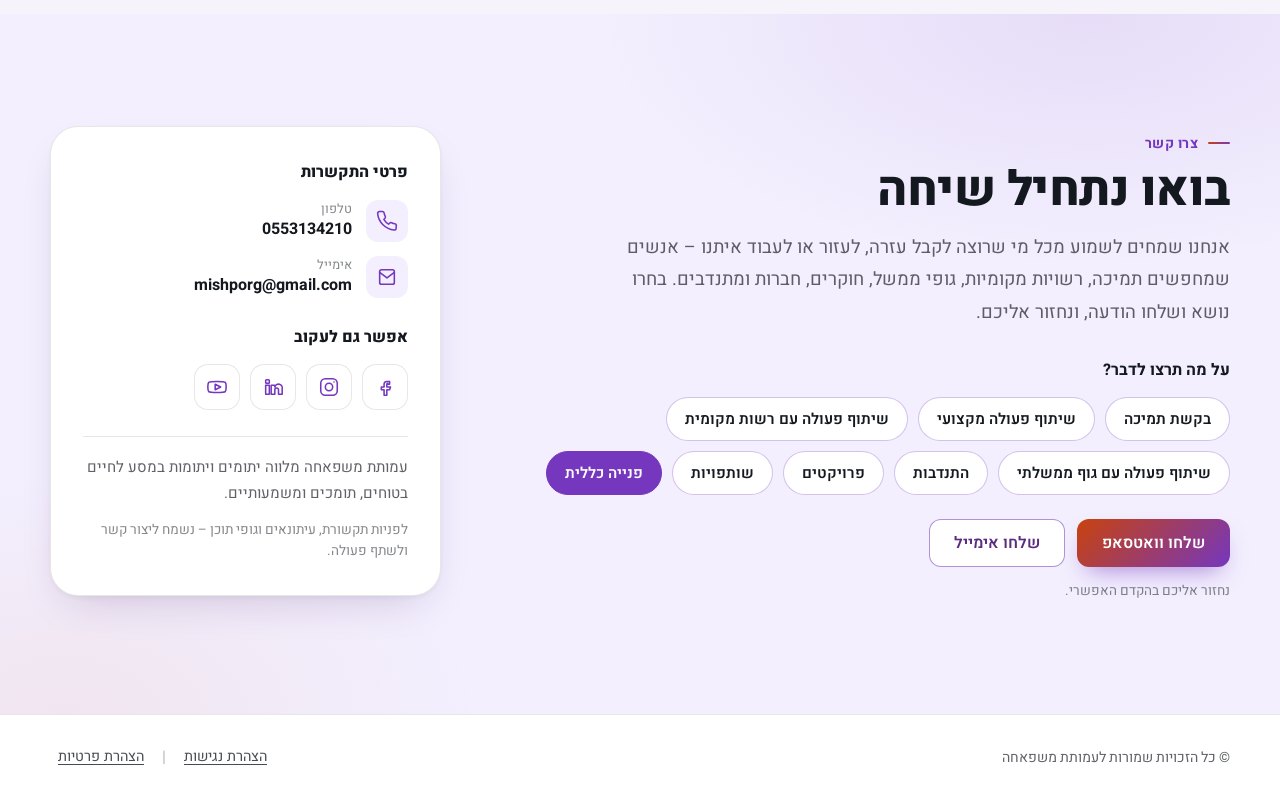
==== commit 553b7e19: "Add past events (President's Residence, Ariel study day) and no-upcoming-events notice - Add the Int" ====
--- a/index.html
+++ b/index.html
@@ -222,13 +222,13 @@
         <p class="section__intro" data-i18n="events.intro"></p>
       </header>
 
+      <!-- Shown by JS when there are no upcoming events (past events are listed below it) -->
+      <div class="card" id="eventsEmpty" hidden>
+        <div class="muted" data-i18n="events.emptyState"></div>
+      </div>
+
       <!-- Event cards (rendered via JS from lang/*.json events.items) -->
       <div class="events" id="eventsItems"></div>
-
-      <!-- Shown by JS when events.items is empty -->
-      <div class="card" id="eventsEmpty" hidden>
-        <div class="muted" data-i18n="events.emptyState"></div>
-      </div>
     </div>
   </section>
 
--- a/css/main_style.css
+++ b/css/main_style.css
@@ -856,6 +856,13 @@
 .event__theme{ margin-top: 8px; font-weight: 700; color: var(--primary-700); font-size: 1.05rem; }
 .event__text{ margin-top: 14px; color: var(--muted); line-height: 1.75; max-width: 62ch; }
 .event__note{ margin-top: 12px; font-size: .9rem; font-weight: 600; color: var(--coral); }
+.event__details{ display: grid; gap: 6px; margin-top: 16px; padding-top: 14px; border-top: 1px solid var(--line); font-size: .93rem; line-height: 1.6; }
+.event__details strong{ margin-inline-end: 6px; color: var(--ink); }
+.event__details span{ color: var(--muted); }
+
+#eventsEmpty{ margin-bottom: 32px; }
+.events__groupTitle{ margin-top: 4px; font-size: 1.15rem; font-weight: 800; color: var(--ink-2); }
+.event + .events__groupTitle{ margin-top: 20px; }
 
 .event__side{
   display: grid; gap: 22px;
